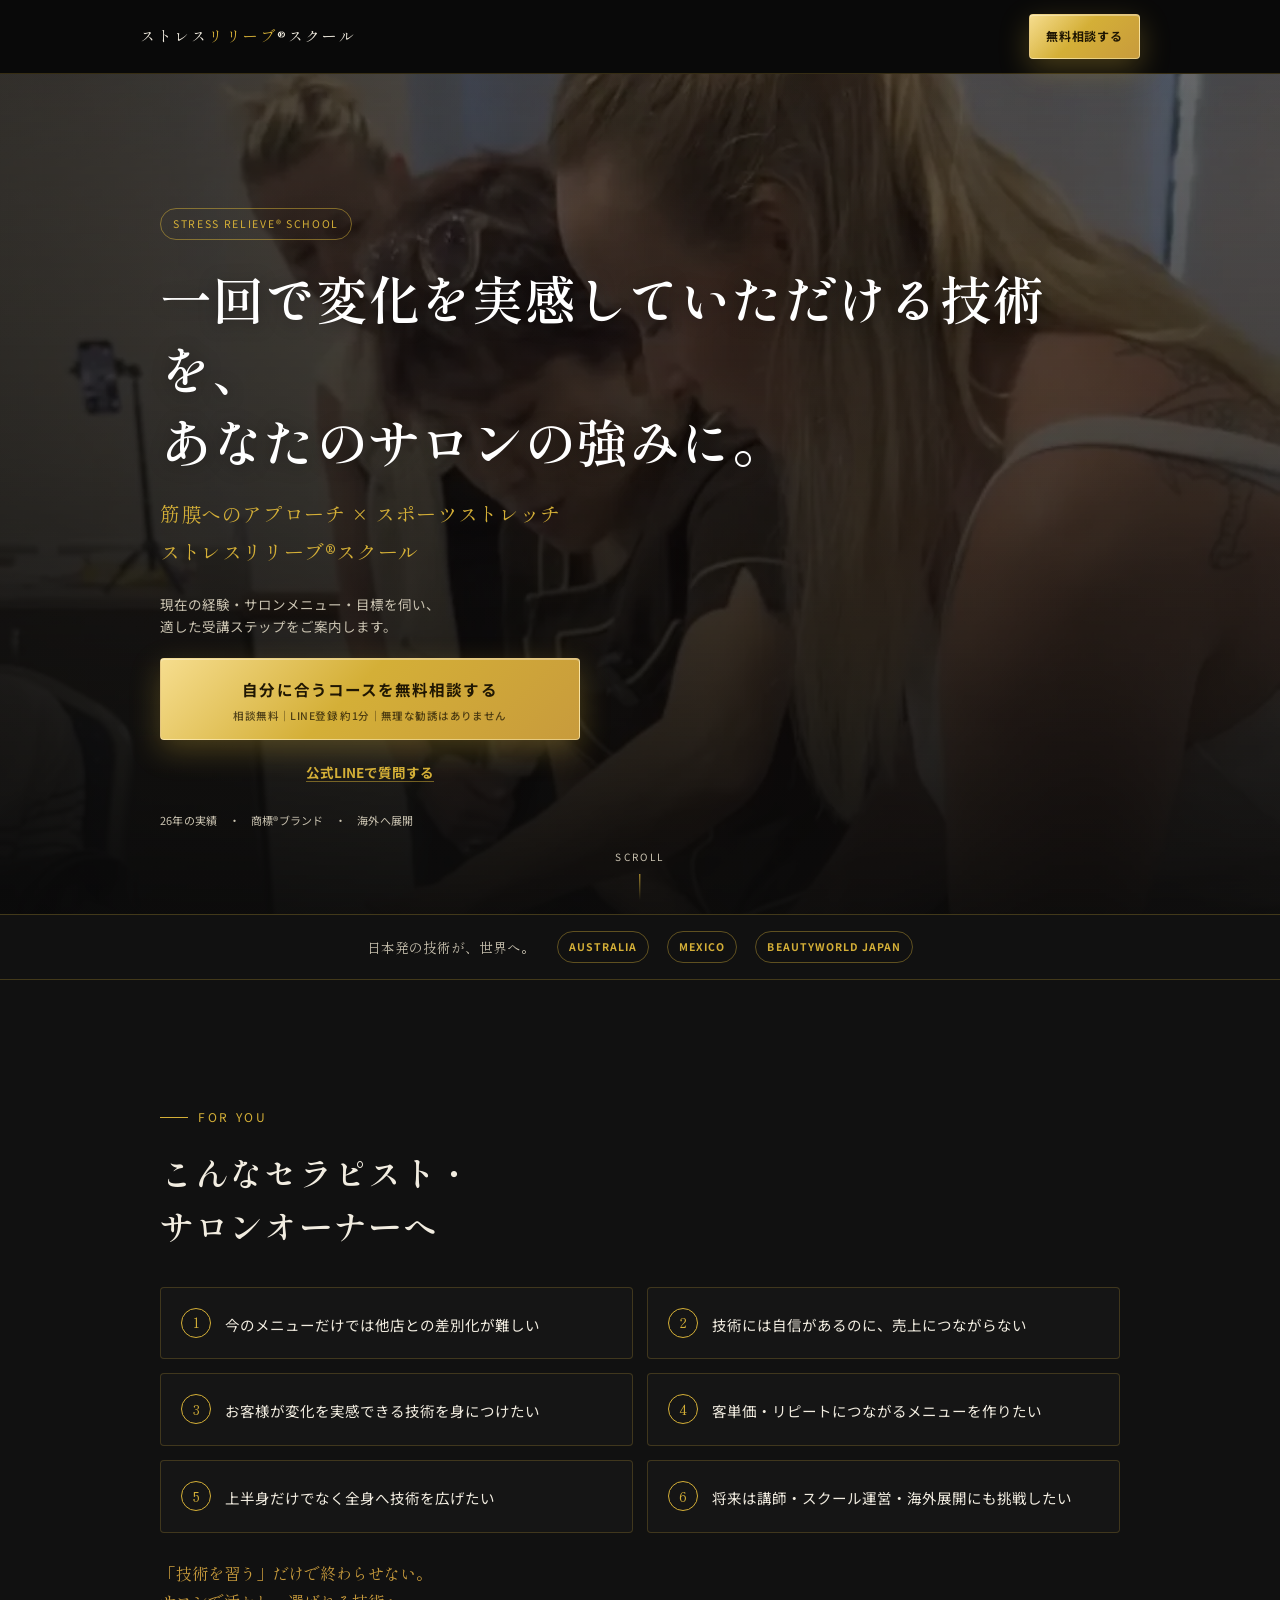
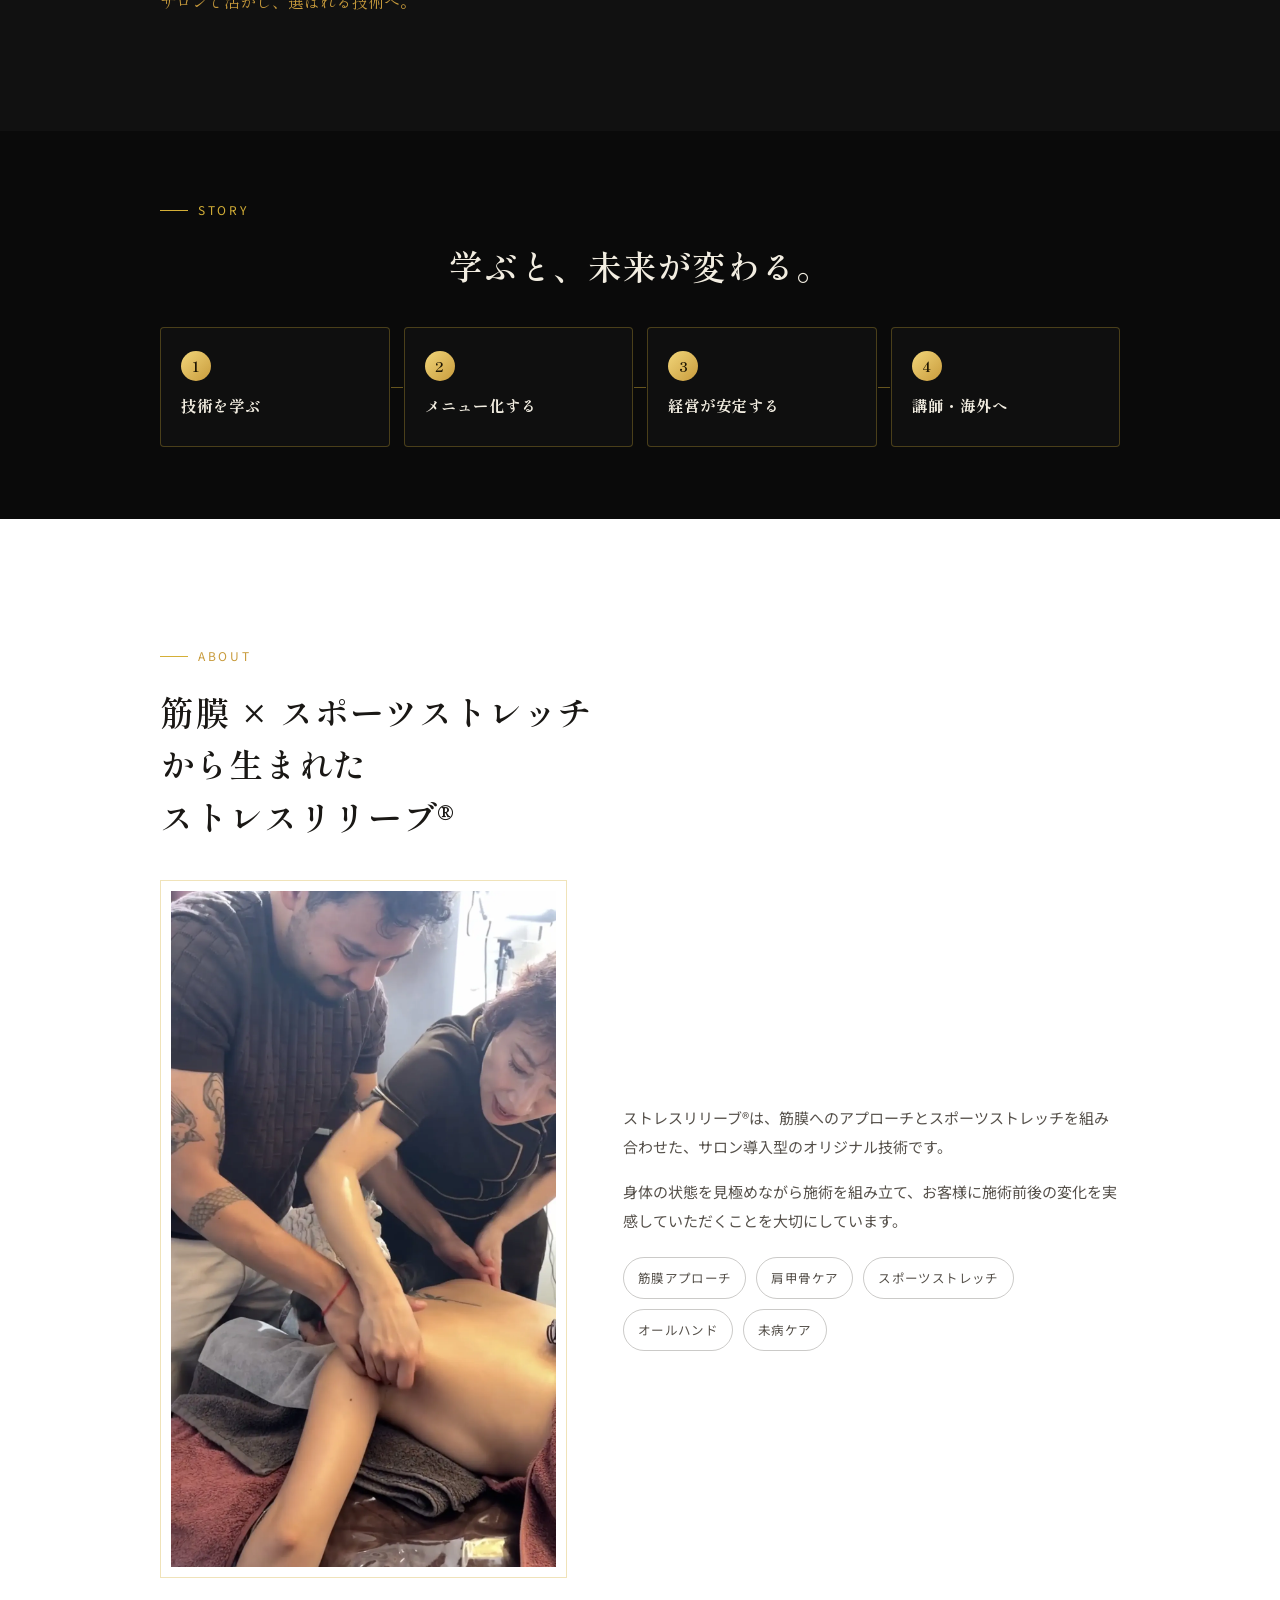
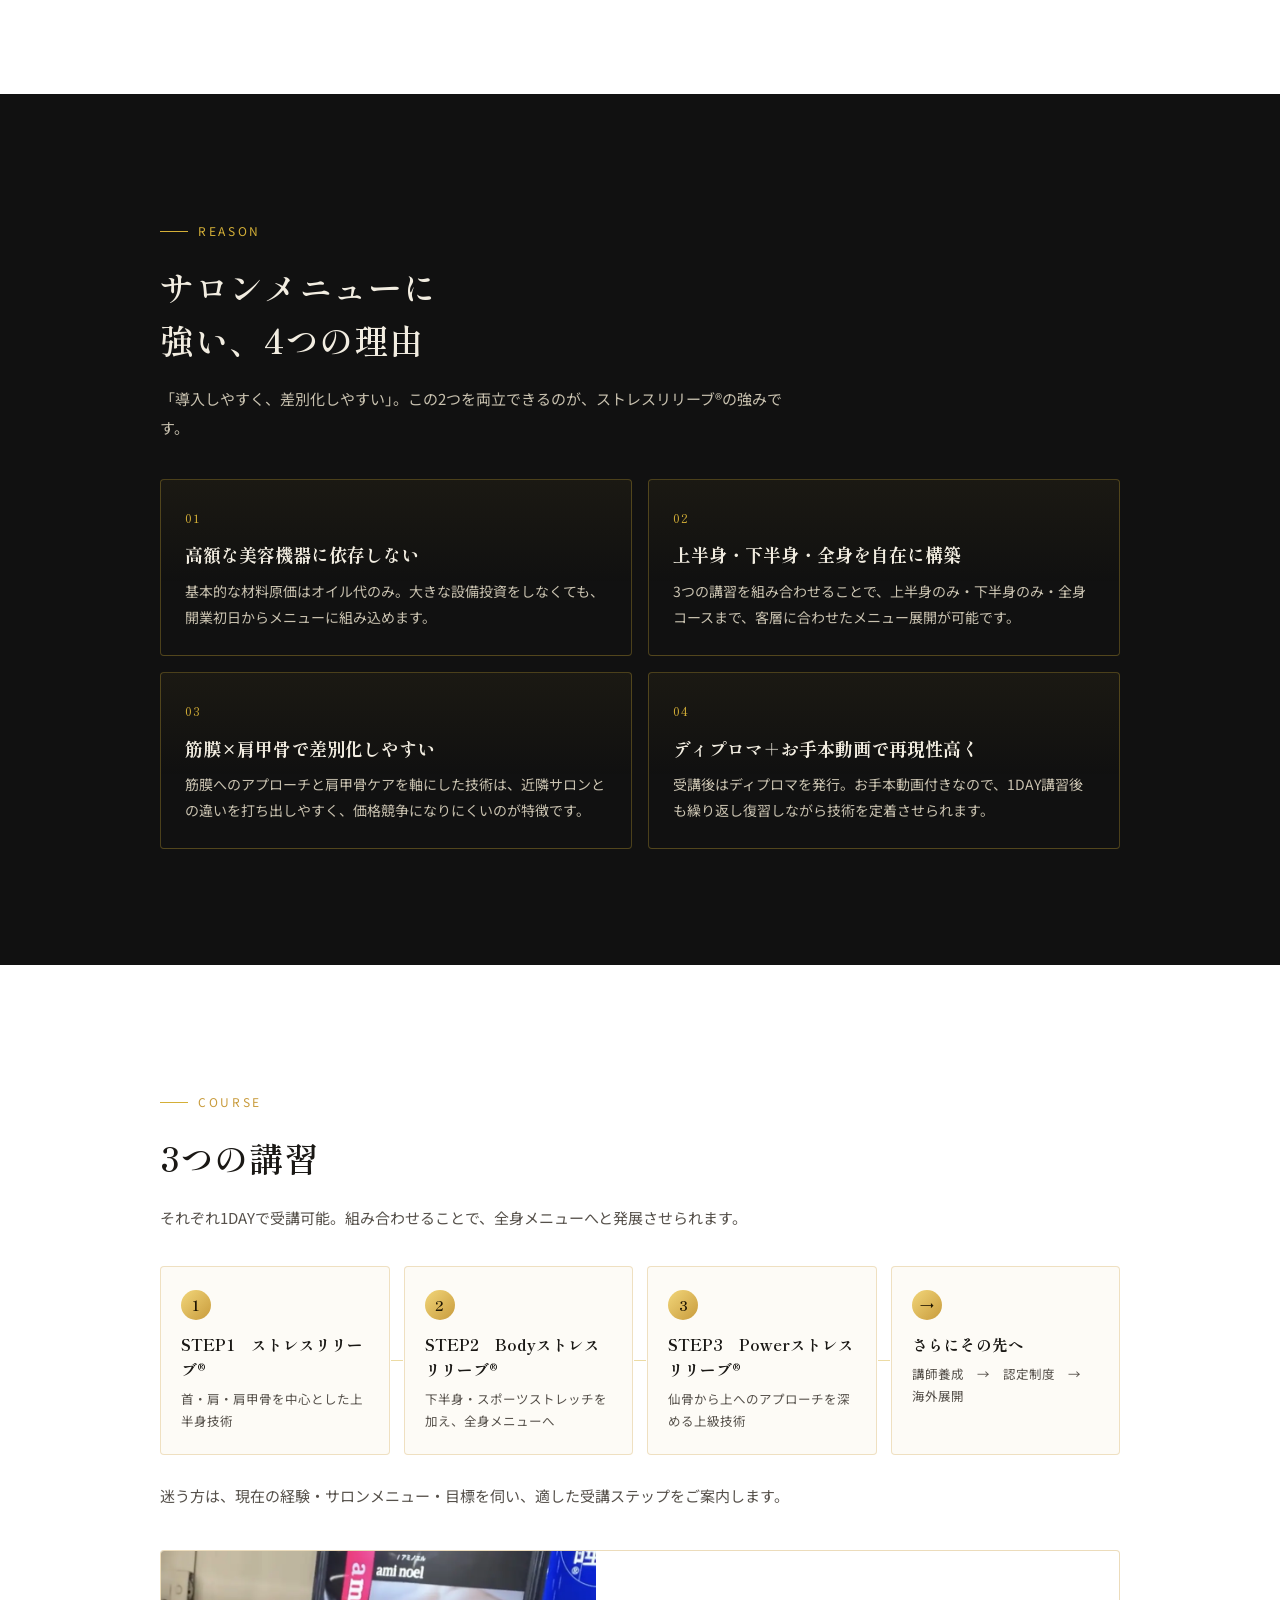
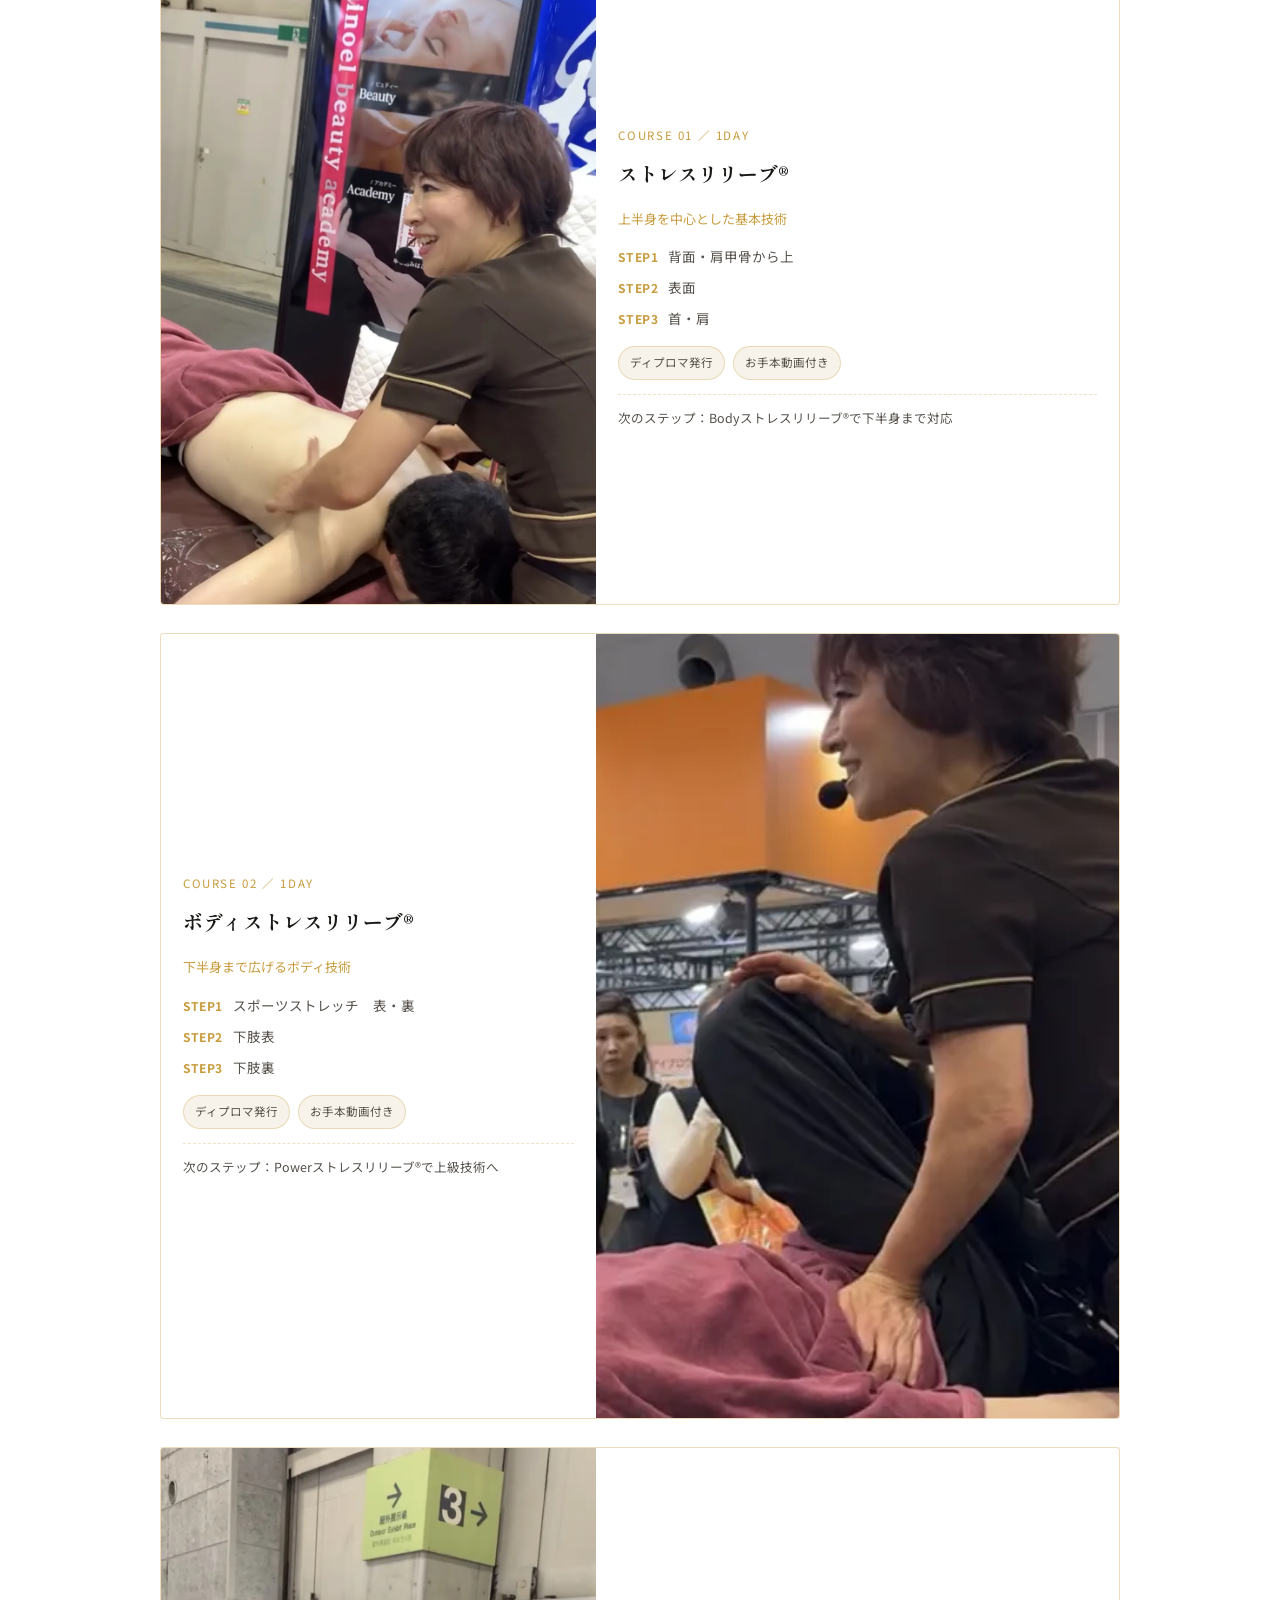
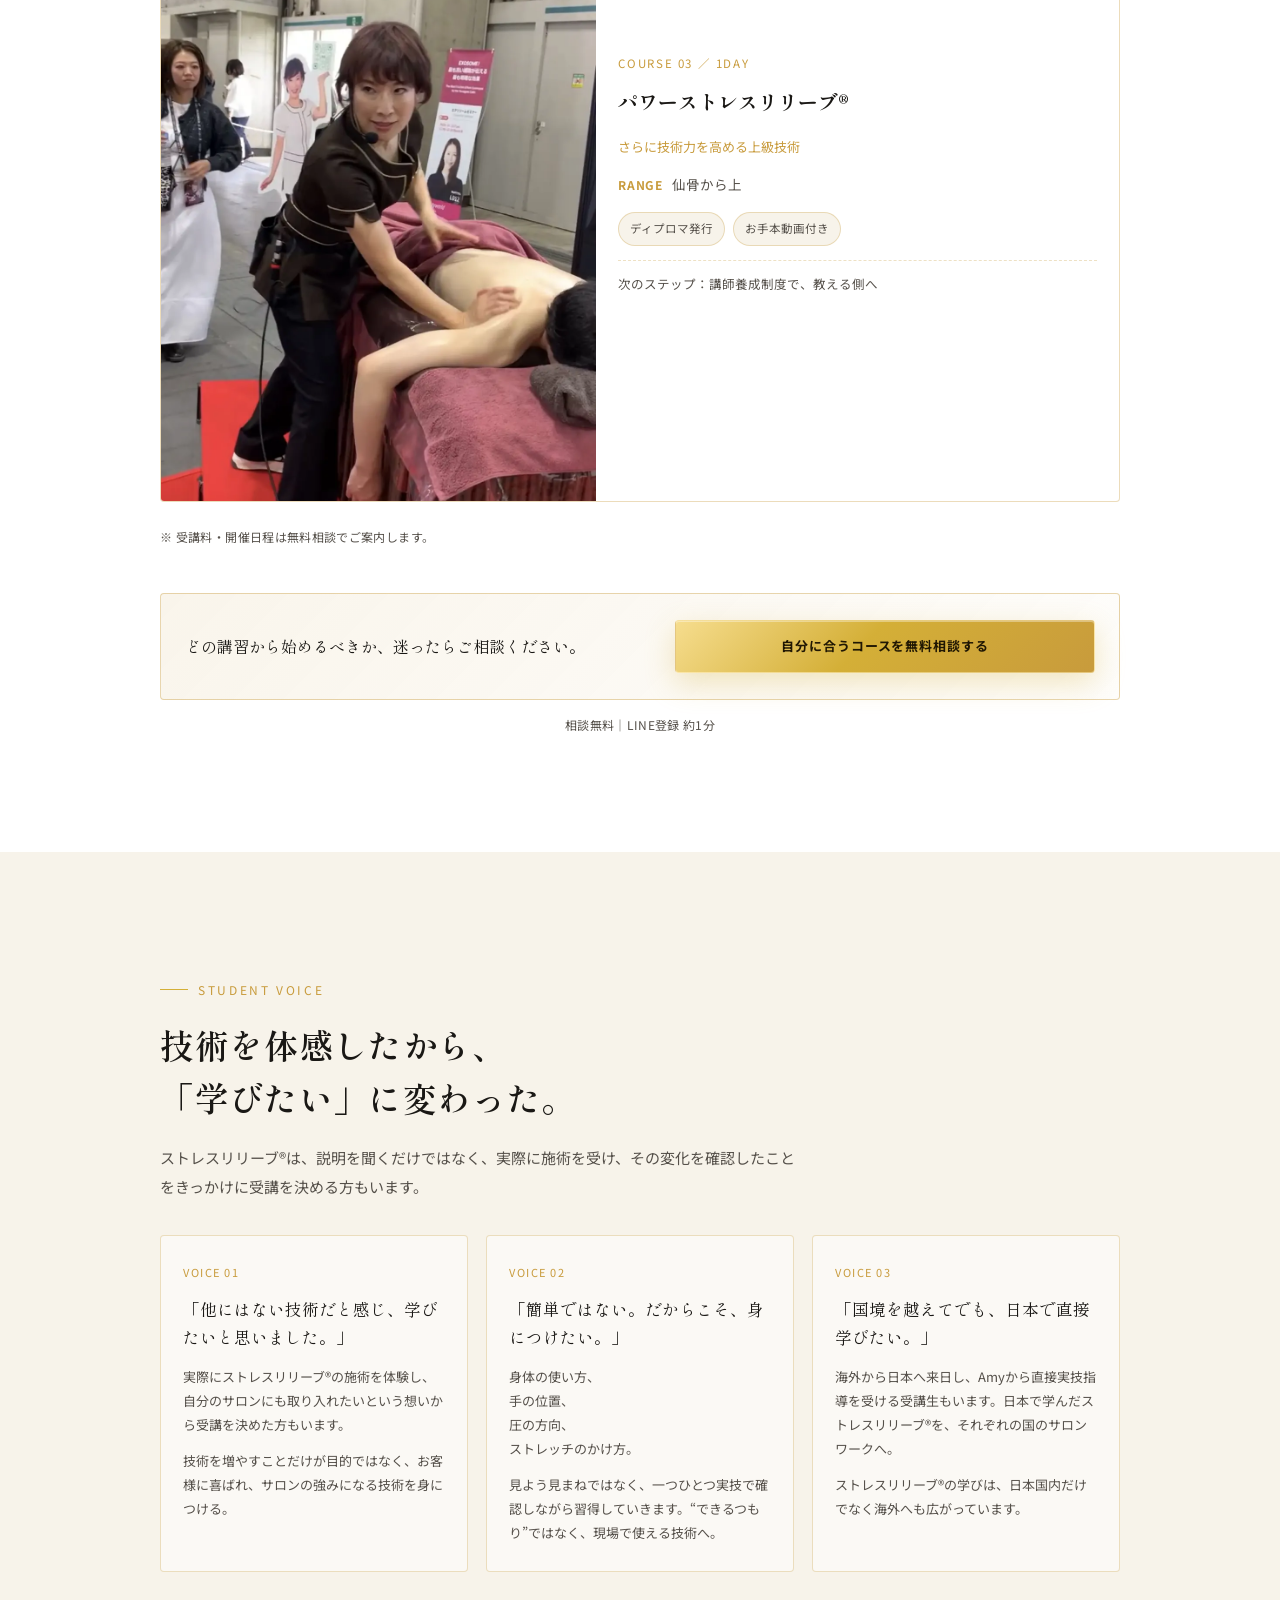
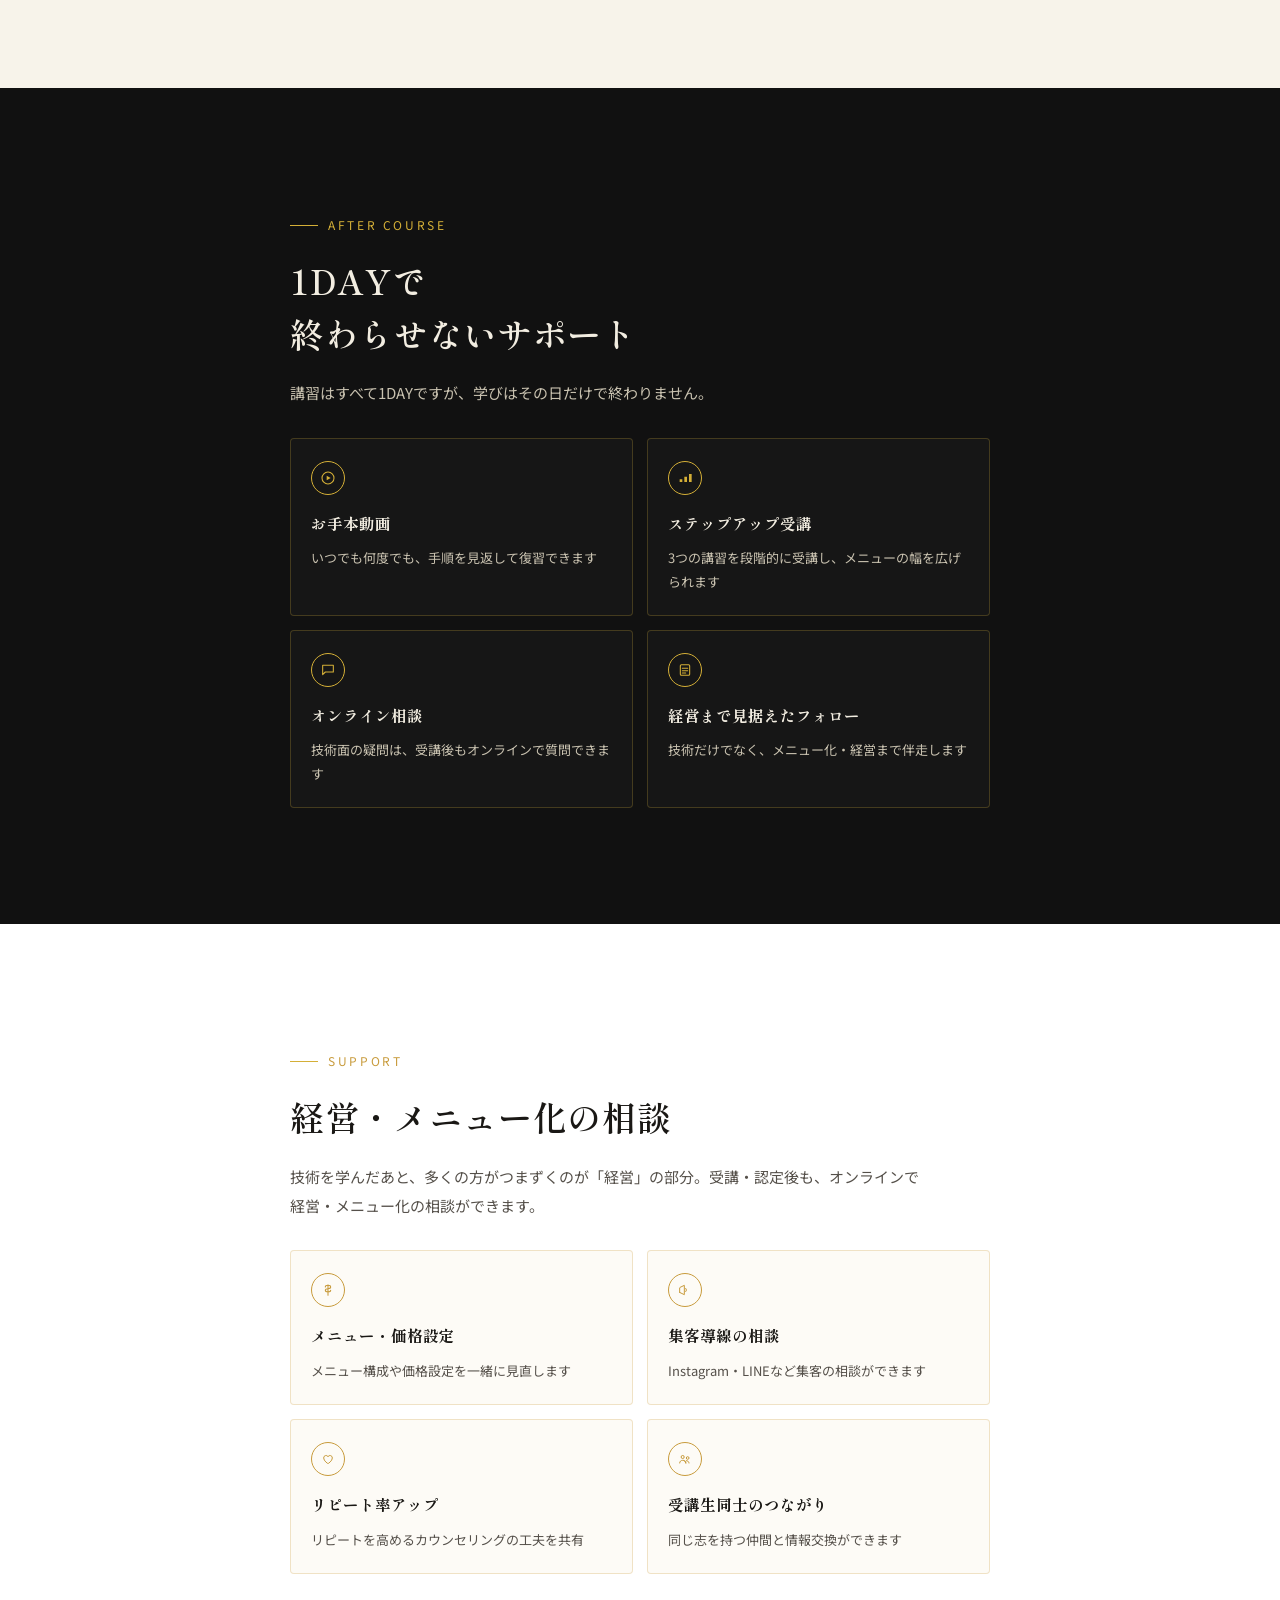
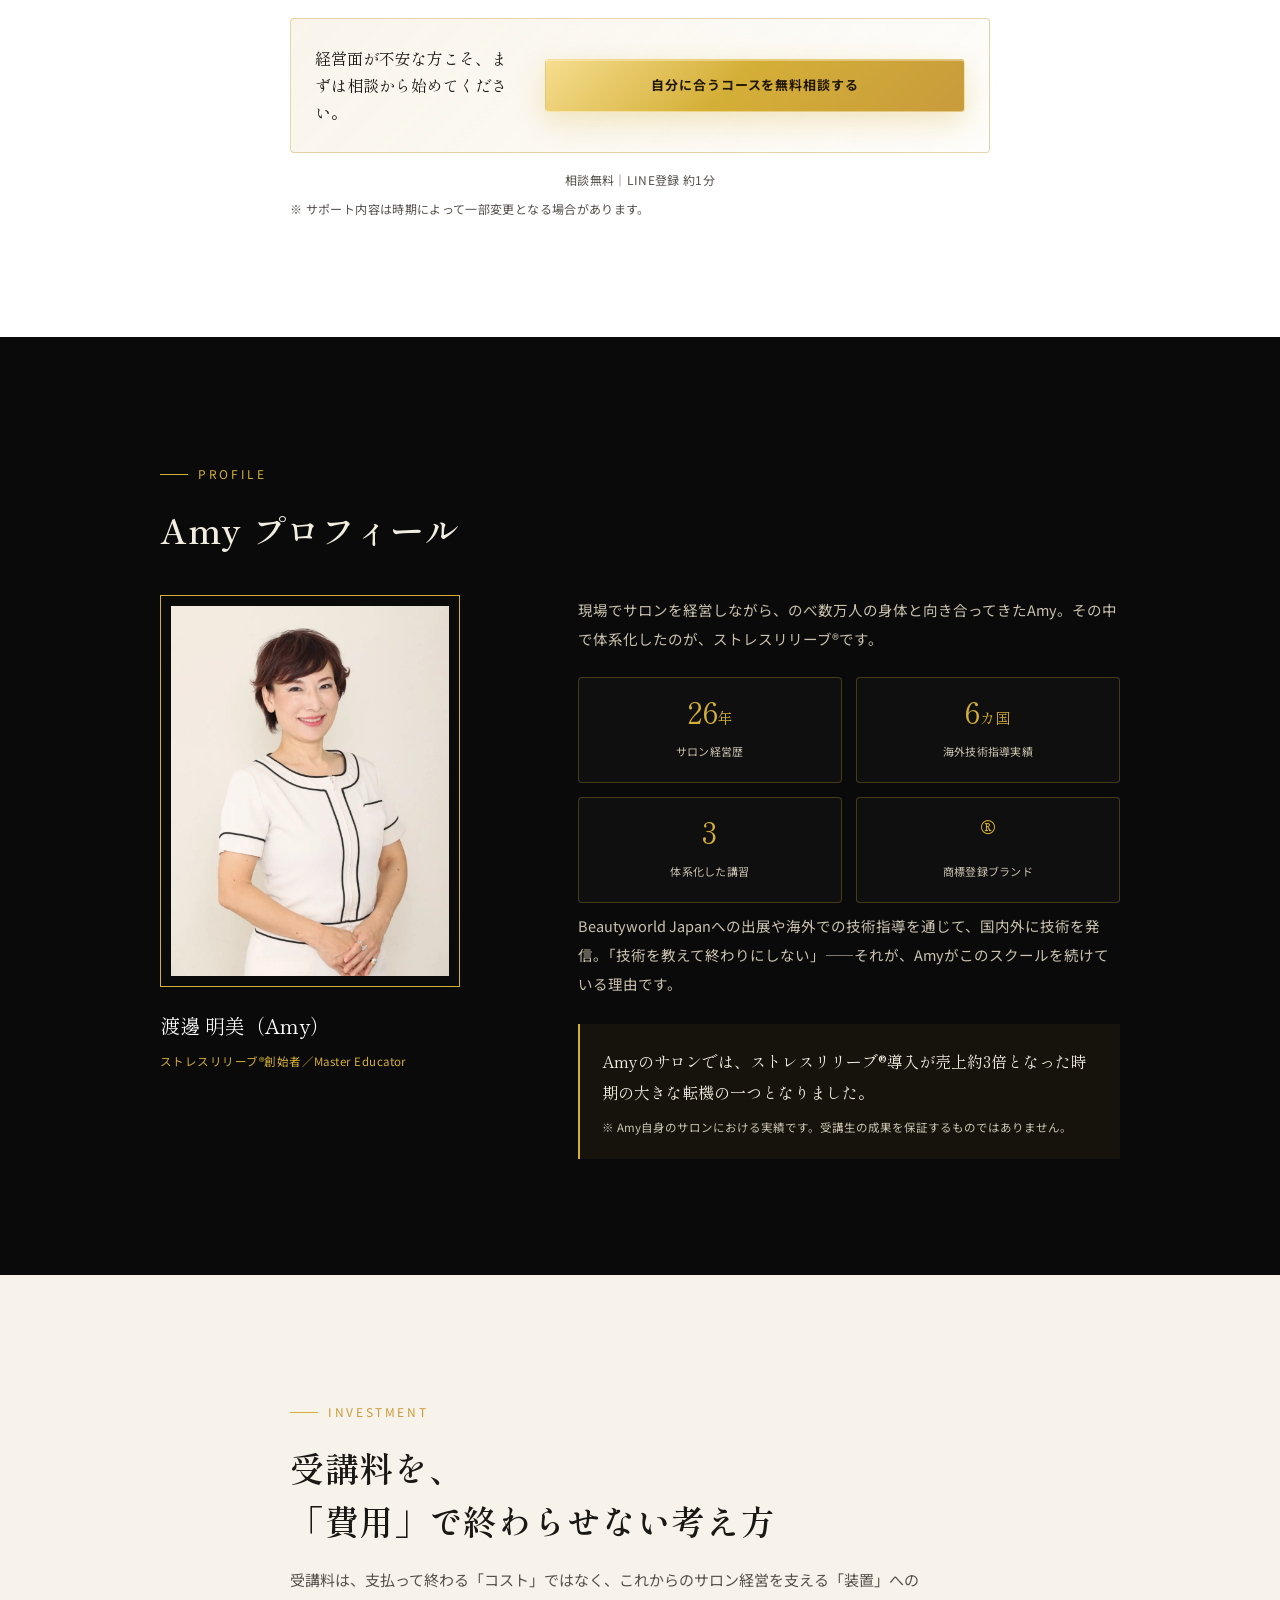
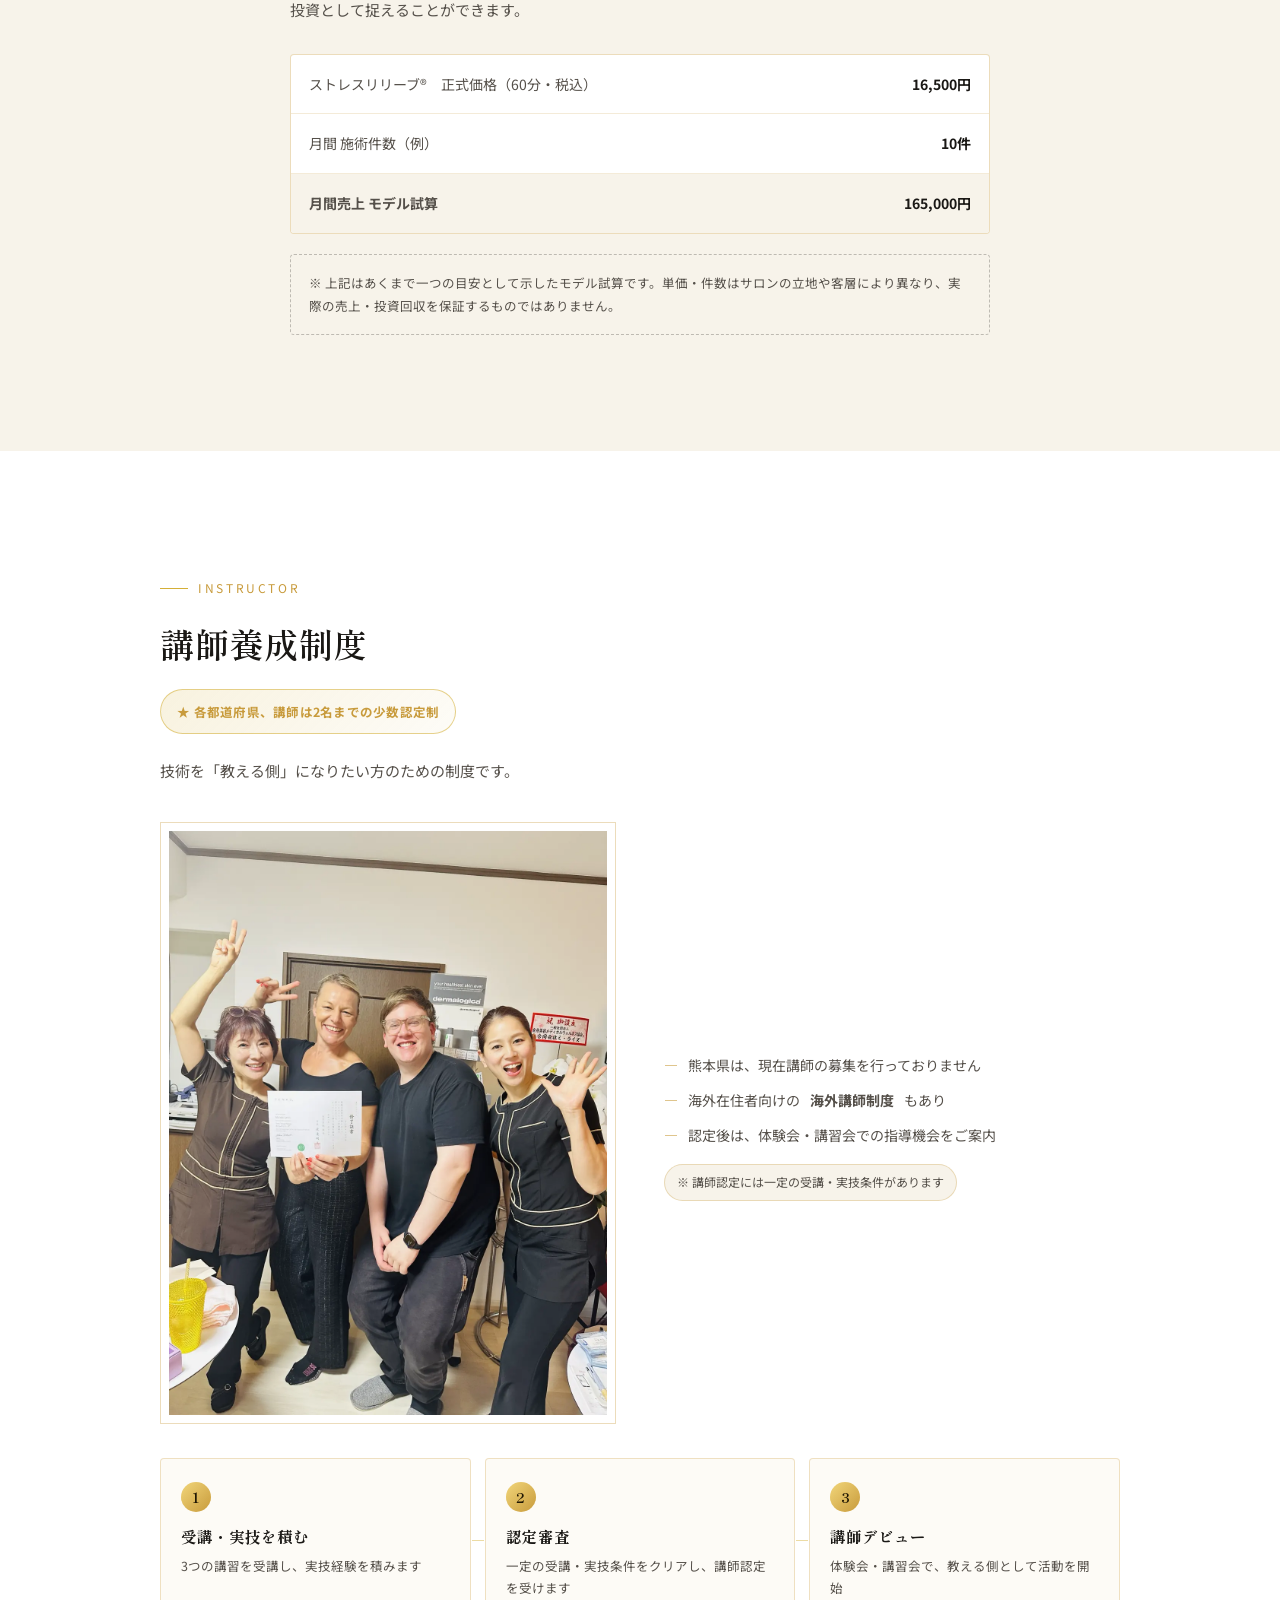
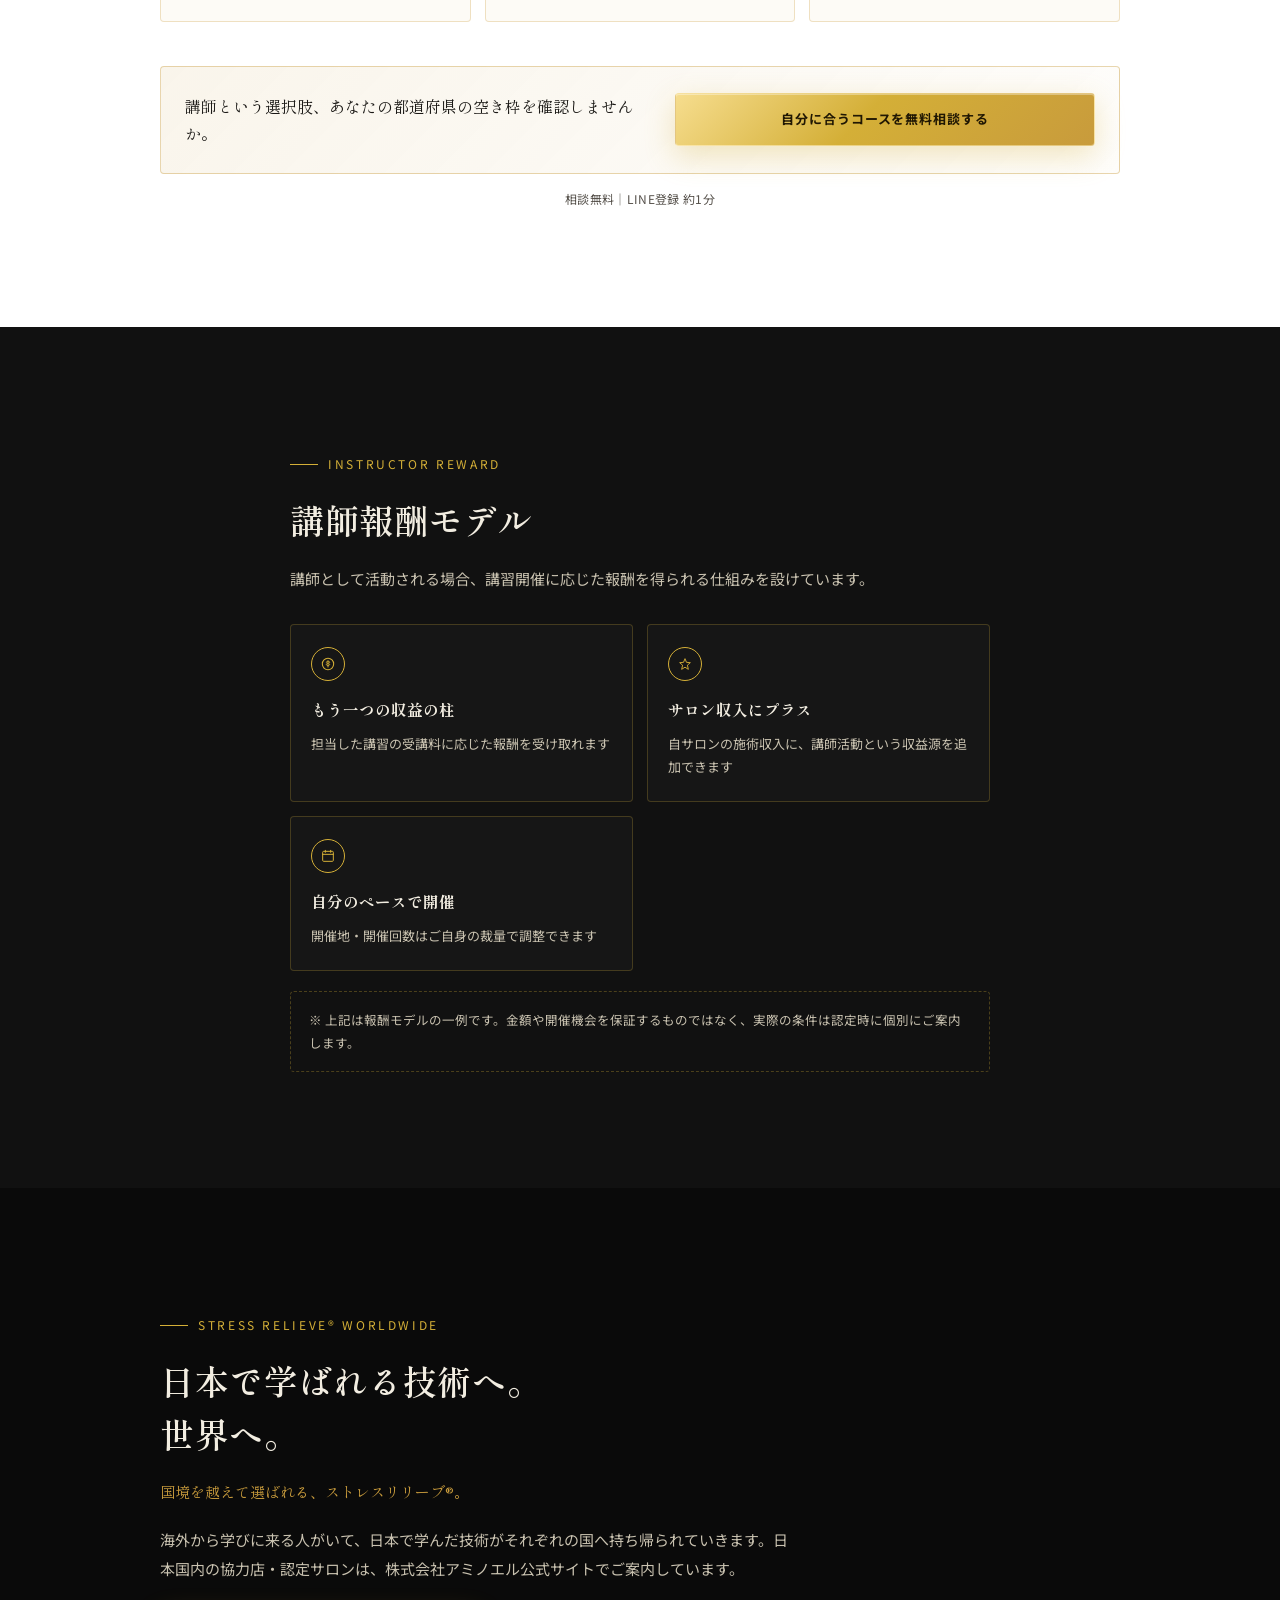
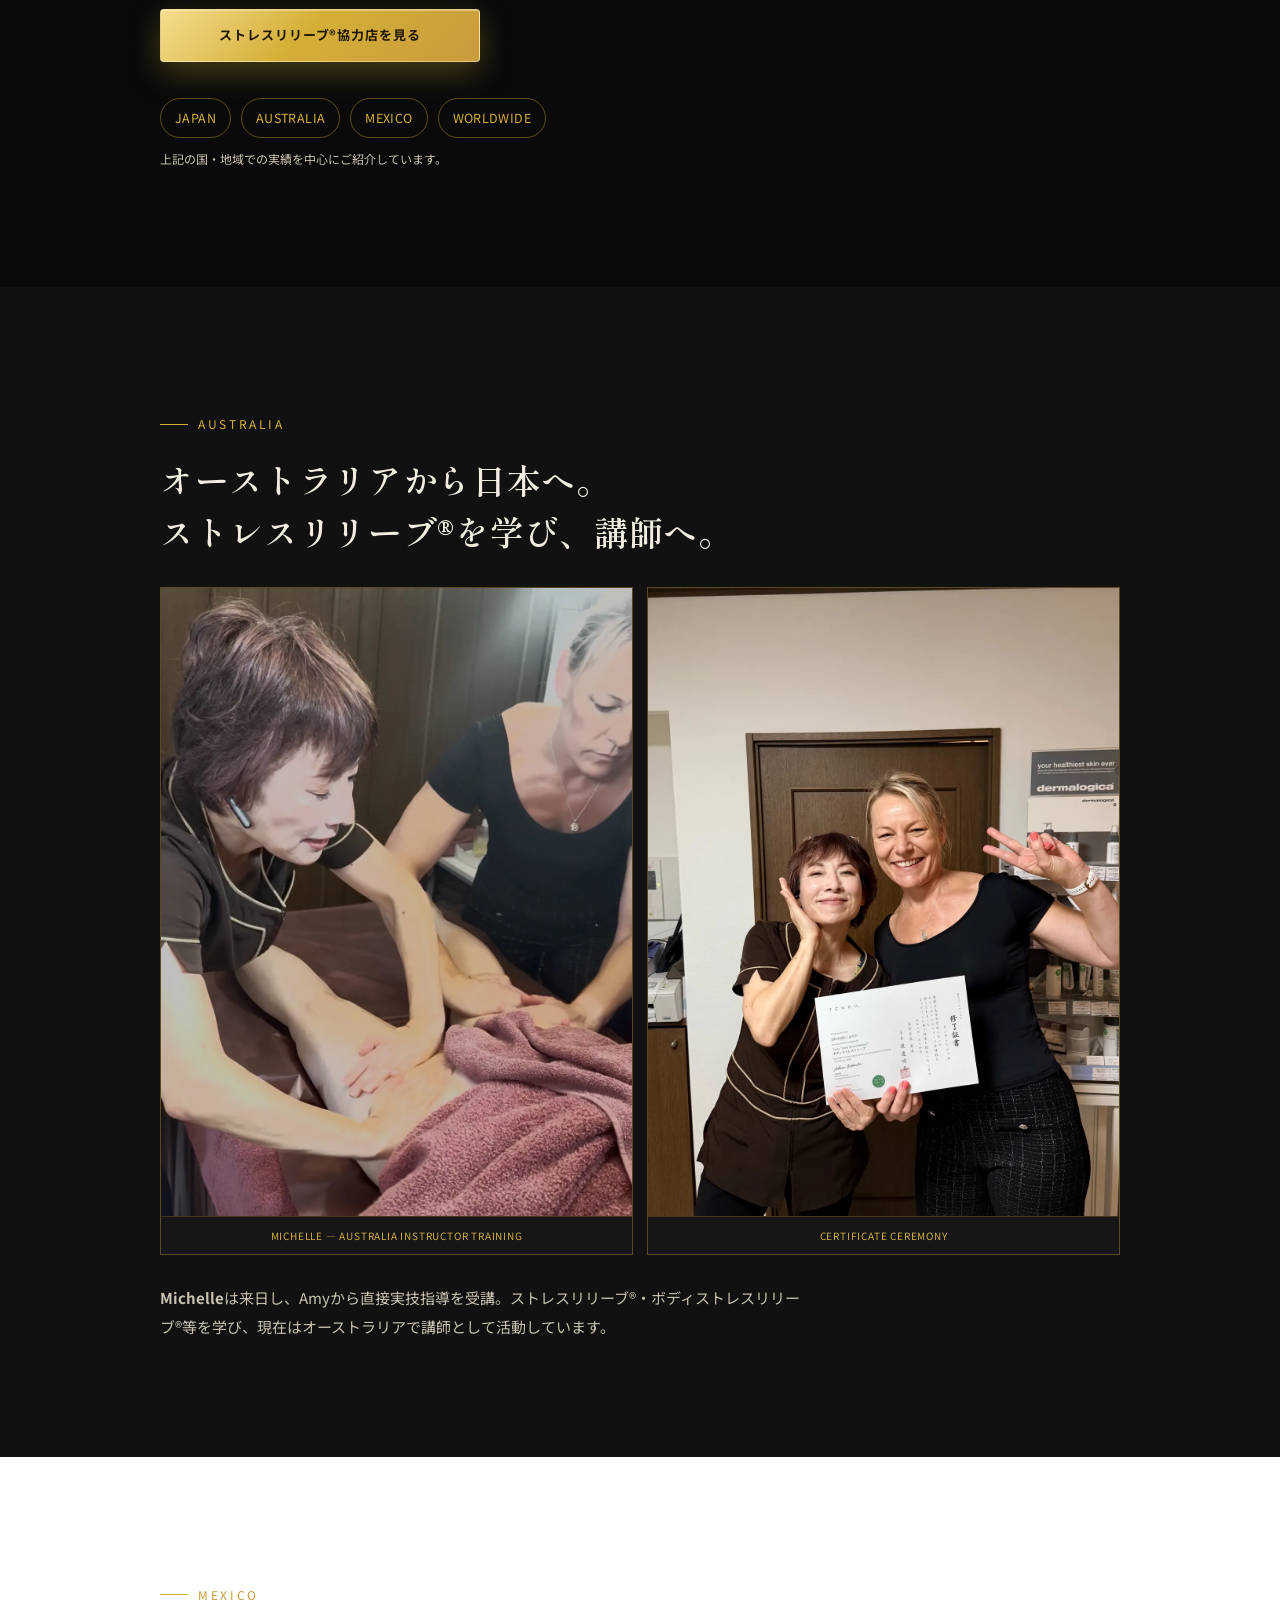
==== index.html @ 551a38ea "成約導線強化: こんな方へ再構成・3講習STEP可視化・STUDENT VOICE新設・CTA文言統一 - FV直下の「こんなお悩み」セクションを「こんなセラピスト・サロンオーナーへ」に再構成し、指定" ====
<!doctype html>
<html lang="ja">
<head>
<meta charset="UTF-8">
<meta name="viewport" content="width=device-width, initial-scale=1, viewport-fit=cover">
<title>ストレスリリーブ®︎スクール｜筋膜×スポーツストレッチ｜Amy</title>
<meta name="description" content="筋膜へのアプローチとスポーツストレッチを組み合わせたストレスリリーブ®︎を学ぶ技術スクール。技術習得からメニュー化、サロン経営、その先の講師・海外展開までサポート。">
<link rel="canonical" href="https://aminoel0307-ship-it.github.io/stress-relieve-lp/">

<meta property="og:type" content="website">
<meta property="og:site_name" content="ストレスリリーブ®︎スクール">
<meta property="og:title" content="ストレスリリーブ®︎スクール｜筋膜×スポーツストレッチ｜Amy">
<meta property="og:description" content="筋膜へのアプローチとスポーツストレッチを組み合わせたストレスリリーブ®︎を学ぶ技術スクール。技術習得からメニュー化、サロン経営、その先の講師・海外展開までサポート。">
<meta property="og:url" content="https://aminoel0307-ship-it.github.io/stress-relieve-lp/">
<meta property="og:image" content="https://aminoel0307-ship-it.github.io/stress-relieve-lp/images/og-image.jpg">
<meta property="og:locale" content="ja_JP">
<meta name="twitter:card" content="summary_large_image">
<meta name="twitter:title" content="ストレスリリーブ®︎スクール｜筋膜×スポーツストレッチ｜Amy">
<meta name="twitter:description" content="筋膜へのアプローチとスポーツストレッチを組み合わせたストレスリリーブ®︎を学ぶ技術スクール。技術習得からメニュー化、サロン経営、その先の講師・海外展開までサポート。">
<meta name="twitter:image" content="https://aminoel0307-ship-it.github.io/stress-relieve-lp/images/og-image.jpg">

<link rel="icon" href="favicon.svg" type="image/svg+xml">
<meta name="theme-color" content="#0a0a0a">

<link rel="preconnect" href="https://fonts.googleapis.com">
<link rel="preconnect" href="https://fonts.gstatic.com" crossorigin>
<link href="https://fonts.googleapis.com/css2?family=Shippori+Mincho:wght@500;600;700&family=Noto+Sans+JP:wght@400;500;700&display=swap" rel="stylesheet">

<link rel="stylesheet" href="css/style.css">

<script type="application/ld+json">
{
  "@context": "https://schema.org",
  "@type": "EducationalOrganization",
  "name": "ストレスリリーブ®︎スクール",
  "description": "筋膜へのアプローチ、肩甲骨ケア、スポーツストレッチを学ぶサロン向け技術スクール。",
  "founder": { "@type": "Person", "name": "Amy（渡邊明美）" }
}
</script>
</head>
<body>

<a class="u-sr-only" href="#main">本文へスキップ</a>

<header class="site-header">
  <div class="site-header__inner">
    <a class="site-header__logo" href="#hero">ストレス<em>リリーブ</em>®︎スクール</a>
    <a class="btn btn-gold site-header__cta js-cta-consult" href="#">無料相談する</a>
  </div>
</header>

<main id="main">

  <!-- 1. ファーストビュー -->
  <section class="hero" id="hero" aria-labelledby="hero-title">
    <div class="hero__media">
      <picture>
        <source srcset="images/hero.webp" type="image/webp">
        <img src="images/hero.jpg" alt="ストレスリリーブ®︎の技術デモンストレーションを行うAmy" width="1206" height="2114" fetchpriority="high">
      </picture>
    </div>
    <div class="hero__content">
      <span class="hero__badge">STRESS RELIEVE® SCHOOL</span>
      <h1 class="hero__title" id="hero-title">一回で変化を実感していただける技術を、<br>あなたのサロンの強みに。</h1>
      <p class="hero__catch">筋膜へのアプローチ × スポーツストレッチ<br>ストレスリリーブ®︎スクール</p>
      <p class="hero__supporting">現在の経験・サロンメニュー・目標を伺い、<br>適した受講ステップをご案内します。</p>

      <div class="cta-stack">
        <a class="btn btn-gold btn--stacked js-cta-consult" href="#">
          <span class="btn__label">自分に合うコースを無料相談する</span>
          <span class="btn-gold__sub">相談無料｜LINE登録 約1分｜無理な勧誘はありません</span>
        </a>
      </div>
      <a class="hero__line-link js-cta-line" href="#">公式LINEで質問する</a>

      <p class="hero__trust">26年の実績　・　商標®︎ブランド　・　海外へ展開</p>
    </div>
    <div class="scroll-cue" aria-hidden="true">
      <span>SCROLL</span>
      <span class="scroll-cue__line"></span>
    </div>
  </section>

  <!-- FV直下：海外実績の小さな帯 -->
  <div class="global-strip" aria-label="海外での実績">
    <span class="global-strip__lead">日本発の技術が、世界へ。</span>
    <span class="global-strip__item">AUSTRALIA</span>
    <span class="global-strip__item">MEXICO</span>
    <span class="global-strip__item">BEAUTYWORLD JAPAN</span>
  </div>

  <!-- 2. こんなセラピスト・サロンオーナーへ -->
  <section class="section section--charcoal" aria-labelledby="worry-title">
    <div class="section__inner reveal">
      <span class="eyebrow">FOR YOU</span>
      <h2 class="section__title" id="worry-title">こんなセラピスト・<br>サロンオーナーへ</h2>

      <div class="worry-grid">
        <div class="worry-item">
          <span class="worry-item__mark" aria-hidden="true">1</span>
          <p>今のメニューだけでは他店との差別化が難しい</p>
        </div>
        <div class="worry-item">
          <span class="worry-item__mark" aria-hidden="true">2</span>
          <p>技術には自信があるのに、売上につながらない</p>
        </div>
        <div class="worry-item">
          <span class="worry-item__mark" aria-hidden="true">3</span>
          <p>お客様が変化を実感できる技術を身につけたい</p>
        </div>
        <div class="worry-item">
          <span class="worry-item__mark" aria-hidden="true">4</span>
          <p>客単価・リピートにつながるメニューを作りたい</p>
        </div>
        <div class="worry-item">
          <span class="worry-item__mark" aria-hidden="true">5</span>
          <p>上半身だけでなく全身へ技術を広げたい</p>
        </div>
        <div class="worry-item">
          <span class="worry-item__mark" aria-hidden="true">6</span>
          <p>将来は講師・スクール運営・海外展開にも挑戦したい</p>
        </div>
      </div>
      <p class="section__sub" style="margin-top:26px; font-family:var(--font-serif); font-size:16px; line-height:1.75; color:var(--c-gold-deep);">「技術を習う」だけで終わらせない。<br>サロンで活かし、選ばれる技術へ。</p>
    </div>
  </section>

  <!-- 1.5 学ぶと未来が変わる（4ステップ・ブリッジ） -->
  <section class="section section--black section--tight" aria-labelledby="story-title">
    <div class="section__inner reveal">
      <span class="eyebrow" style="margin-left:auto;margin-right:auto;">STORY</span>
      <h2 class="section__title" id="story-title" style="text-align:center;">学ぶと、未来が変わる。</h2>

      <div class="roadmap">
        <div class="roadmap__step">
          <span class="roadmap__num" aria-hidden="true">1</span>
          <h3 class="roadmap__title">技術を学ぶ</h3>
        </div>
        <div class="roadmap__step">
          <span class="roadmap__num" aria-hidden="true">2</span>
          <h3 class="roadmap__title">メニュー化する</h3>
        </div>
        <div class="roadmap__step">
          <span class="roadmap__num" aria-hidden="true">3</span>
          <h3 class="roadmap__title">経営が安定する</h3>
        </div>
        <div class="roadmap__step">
          <span class="roadmap__num" aria-hidden="true">4</span>
          <h3 class="roadmap__title">講師・海外へ</h3>
        </div>
      </div>
    </div>
  </section>

  <!-- 3. ストレスリリーブ®︎とは -->
  <section class="section section--white" aria-labelledby="about-title">
    <div class="section__inner reveal">
      <span class="eyebrow" style="color:var(--c-gold-deep)">ABOUT</span>
      <h2 class="section__title" id="about-title">筋膜 × スポーツストレッチ<br>から生まれた<br>ストレスリリーブ®︎</h2>

      <div class="about-layout">
        <figure class="about-layout__figure">
          <picture>
            <source srcset="images/about.webp" type="image/webp">
            <img src="images/about.jpg" alt="Amyと男性受講者がモデルの肩甲骨・上背部にストレスリリーブ®︎の手技を行う様子" width="1200" height="2109" loading="lazy">
          </picture>
        </figure>
        <div>
          <p class="section__sub">
            ストレスリリーブ®︎は、筋膜へのアプローチとスポーツストレッチを組み合わせた、サロン導入型のオリジナル技術です。
          </p>
          <p class="section__sub">
            身体の状態を見極めながら施術を組み立て、お客様に施術前後の変化を実感していただくことを大切にしています。
          </p>
          <div class="about-keywords">
            <span class="keyword-chip">筋膜アプローチ</span>
            <span class="keyword-chip">肩甲骨ケア</span>
            <span class="keyword-chip">スポーツストレッチ</span>
            <span class="keyword-chip">オールハンド</span>
            <span class="keyword-chip">未病ケア</span>
          </div>
        </div>
      </div>
    </div>
  </section>

  <!-- 4. サロンメニューに強い4つの理由 -->
  <section class="section section--charcoal" aria-labelledby="reason-title">
    <div class="section__inner reveal">
      <span class="eyebrow">REASON</span>
      <h2 class="section__title" id="reason-title">サロンメニューに<br>強い、4つの理由</h2>
      <p class="section__sub">「導入しやすく、差別化しやすい」。この2つを両立できるのが、ストレスリリーブ®︎の強みです。</p>

      <div class="reason-list">
        <div class="reason-card">
          <span class="reason-card__num">01</span>
          <h3 class="reason-card__title">高額な美容機器に依存しない</h3>
          <p class="reason-card__text">基本的な材料原価はオイル代のみ。大きな設備投資をしなくても、開業初日からメニューに組み込めます。</p>
        </div>
        <div class="reason-card">
          <span class="reason-card__num">02</span>
          <h3 class="reason-card__title">上半身・下半身・全身を自在に構築</h3>
          <p class="reason-card__text">3つの講習を組み合わせることで、上半身のみ・下半身のみ・全身コースまで、客層に合わせたメニュー展開が可能です。</p>
        </div>
        <div class="reason-card">
          <span class="reason-card__num">03</span>
          <h3 class="reason-card__title">筋膜×肩甲骨で差別化しやすい</h3>
          <p class="reason-card__text">筋膜へのアプローチと肩甲骨ケアを軸にした技術は、近隣サロンとの違いを打ち出しやすく、価格競争になりにくいのが特徴です。</p>
        </div>
        <div class="reason-card">
          <span class="reason-card__num">04</span>
          <h3 class="reason-card__title">ディプロマ＋お手本動画で再現性高く</h3>
          <p class="reason-card__text">受講後はディプロマを発行。お手本動画付きなので、1DAY講習後も繰り返し復習しながら技術を定着させられます。</p>
        </div>
      </div>
    </div>
  </section>

  <!-- 5. 3つの講習 -->
  <section class="section section--white" aria-labelledby="course-title">
    <div class="section__inner reveal">
      <span class="eyebrow" style="color:var(--c-gold-deep)">COURSE</span>
      <h2 class="section__title" id="course-title">3つの講習</h2>
      <p class="section__sub">それぞれ1DAYで受講可能。組み合わせることで、全身メニューへと発展させられます。</p>

      <div class="roadmap roadmap--flow" style="margin-top:34px;">
        <div class="roadmap__step">
          <span class="roadmap__num" aria-hidden="true">1</span>
          <h3 class="roadmap__title">STEP1　ストレスリリーブ®︎</h3>
          <p class="roadmap__text">首・肩・肩甲骨を中心とした上半身技術</p>
        </div>
        <div class="roadmap__step">
          <span class="roadmap__num" aria-hidden="true">2</span>
          <h3 class="roadmap__title">STEP2　Bodyストレスリリーブ®︎</h3>
          <p class="roadmap__text">下半身・スポーツストレッチを加え、全身メニューへ</p>
        </div>
        <div class="roadmap__step">
          <span class="roadmap__num" aria-hidden="true">3</span>
          <h3 class="roadmap__title">STEP3　Powerストレスリリーブ®︎</h3>
          <p class="roadmap__text">仙骨から上へのアプローチを深める上級技術</p>
        </div>
        <div class="roadmap__step">
          <span class="roadmap__num" aria-hidden="true">→</span>
          <h3 class="roadmap__title">さらにその先へ</h3>
          <p class="roadmap__text">講師養成　→　認定制度　→　海外展開</p>
        </div>
      </div>
      <p class="section__sub" style="margin-top:26px;">迷う方は、現在の経験・サロンメニュー・目標を伺い、適した受講ステップをご案内します。</p>

      <div class="course-list">
        <article class="course-card">
          <div class="course-card__media">
            <picture>
              <source srcset="images/course-stress-relief.webp" type="image/webp">
              <img src="images/course-stress-relief.jpg" alt="Beautyworld Japanの出展ブースでAmyが男性モデルの背中に手技を行う様子" width="1000" height="1671" loading="lazy" style="object-position:50% 20%;">
            </picture>
          </div>
          <div class="course-card__body">
            <p class="course-card__eyebrow">COURSE 01 ／ 1DAY</p>
            <h3 class="course-card__title">ストレスリリーブ®︎</h3>
            <p class="course-card__tagline">上半身を中心とした基本技術</p>
            <div class="course-card__steps">
              <div class="course-card__step"><b>STEP1</b><span>背面・肩甲骨から上</span></div>
              <div class="course-card__step"><b>STEP2</b><span>表面</span></div>
              <div class="course-card__step"><b>STEP3</b><span>首・肩</span></div>
            </div>
            <div class="course-card__tags">
              <span class="course-card__tag">ディプロマ発行</span>
              <span class="course-card__tag">お手本動画付き</span>
            </div>
            <p class="course-card__next">次のステップ：Bodyストレスリリーブ®︎で下半身まで対応</p>
          </div>
        </article>

        <article class="course-card">
          <div class="course-card__media">
            <picture>
              <source srcset="images/course-body.webp" type="image/webp">
              <img src="images/course-body.jpg" alt="ボディストレスリリーブ®︎講習でAmyが男性モデルにスポーツストレッチ（背面）を実演する様子" width="983" height="532" loading="lazy" style="object-position:78% 50%;">
            </picture>
          </div>
          <div class="course-card__body">
            <p class="course-card__eyebrow">COURSE 02 ／ 1DAY</p>
            <h3 class="course-card__title">ボディストレスリリーブ®︎</h3>
            <p class="course-card__tagline">下半身まで広げるボディ技術</p>
            <div class="course-card__steps">
              <div class="course-card__step"><b>STEP1</b><span>スポーツストレッチ　表・裏</span></div>
              <div class="course-card__step"><b>STEP2</b><span>下肢表</span></div>
              <div class="course-card__step"><b>STEP3</b><span>下肢裏</span></div>
            </div>
            <div class="course-card__tags">
              <span class="course-card__tag">ディプロマ発行</span>
              <span class="course-card__tag">お手本動画付き</span>
            </div>
            <p class="course-card__next">次のステップ：Powerストレスリリーブ®︎で上級技術へ</p>
          </div>
        </article>

        <article class="course-card">
          <div class="course-card__media">
            <picture>
              <source srcset="images/course-power.webp" type="image/webp">
              <img src="images/course-power.jpg" alt="Beautyworld Japanの出展ブースでAmyがパワーストレスリリーブ®︎の技術を実演する様子" width="1000" height="1762" loading="lazy" style="object-position:50% 22%;">
            </picture>
          </div>
          <div class="course-card__body">
            <p class="course-card__eyebrow">COURSE 03 ／ 1DAY</p>
            <h3 class="course-card__title">パワーストレスリリーブ®︎</h3>
            <p class="course-card__tagline">さらに技術力を高める上級技術</p>
            <div class="course-card__steps">
              <div class="course-card__step"><b>RANGE</b><span>仙骨から上</span></div>
            </div>
            <div class="course-card__tags">
              <span class="course-card__tag">ディプロマ発行</span>
              <span class="course-card__tag">お手本動画付き</span>
            </div>
            <p class="course-card__next">次のステップ：講師養成制度で、教える側へ</p>
          </div>
        </article>
      </div>

      <p class="cta-note" style="margin-top:24px; text-align:left;">※ 受講料・開催日程は無料相談でご案内します。</p>

      <div class="cta-banner">
        <p class="cta-banner__text">どの講習から始めるべきか、迷ったらご相談ください。</p>
        <a class="btn btn-gold btn-small js-cta-consult" href="#">自分に合うコースを無料相談する</a>
      </div>
      <p class="cta-note" style="margin-top:14px;">相談無料｜LINE登録 約1分</p>
    </div>
  </section>

  <!-- 5b. STUDENT VOICE -->
  <section class="section section--ivory" aria-labelledby="voice-title">
    <div class="section__inner reveal">
      <span class="eyebrow" style="color:var(--c-gold-deep)">STUDENT VOICE</span>
      <h2 class="section__title" id="voice-title">技術を体感したから、<br>「学びたい」に変わった。</h2>
      <p class="section__sub">ストレスリリーブ®︎は、説明を聞くだけではなく、実際に施術を受け、その変化を確認したことをきっかけに受講を決める方もいます。</p>

      <div class="voice-grid">
        <article class="voice-card">
          <span class="voice-card__label">VOICE 01</span>
          <p class="voice-card__quote">「他にはない技術だと感じ、学びたいと思いました。」</p>
          <p class="voice-card__text">実際にストレスリリーブ®︎の施術を体験し、自分のサロンにも取り入れたいという想いから受講を決めた方もいます。</p>
          <p class="voice-card__text">技術を増やすことだけが目的ではなく、お客様に喜ばれ、サロンの強みになる技術を身につける。</p>
        </article>
        <article class="voice-card">
          <span class="voice-card__label">VOICE 02</span>
          <p class="voice-card__quote">「簡単ではない。だからこそ、身につけたい。」</p>
          <p class="voice-card__text">身体の使い方、<br>手の位置、<br>圧の方向、<br>ストレッチのかけ方。</p>
          <p class="voice-card__text">見よう見まねではなく、一つひとつ実技で確認しながら習得していきます。“できるつもり”ではなく、現場で使える技術へ。</p>
        </article>
        <article class="voice-card">
          <span class="voice-card__label">VOICE 03</span>
          <p class="voice-card__quote">「国境を越えてでも、日本で直接学びたい。」</p>
          <p class="voice-card__text">海外から日本へ来日し、Amyから直接実技指導を受ける受講生もいます。日本で学んだストレスリリーブ®︎を、それぞれの国のサロンワークへ。</p>
          <p class="voice-card__text">ストレスリリーブ®︎の学びは、日本国内だけでなく海外へも広がっています。</p>
        </article>
      </div>
    </div>
  </section>

  <!-- 6. 1DAYで終わらせないサポート -->
  <section class="section section--charcoal" aria-labelledby="support1-title">
    <div class="section__inner section__inner--narrow reveal">
      <span class="eyebrow">AFTER COURSE</span>
      <h2 class="section__title" id="support1-title">1DAYで<br>終わらせないサポート</h2>
      <p class="section__sub">講習はすべて1DAYですが、学びはその日だけで終わりません。</p>

      <div class="icon-grid">
        <div class="icon-card">
          <span class="icon-card__icon" aria-hidden="true">
            <svg viewBox="0 0 24 24" fill="none"><circle cx="12" cy="12" r="9" stroke="currentColor" stroke-width="1.6"/><path d="M10 8.5l6 3.5-6 3.5v-7z" fill="currentColor"/></svg>
          </span>
          <h3 class="icon-card__title">お手本動画</h3>
          <p class="icon-card__text">いつでも何度でも、手順を見返して復習できます</p>
        </div>
        <div class="icon-card">
          <span class="icon-card__icon" aria-hidden="true">
            <svg viewBox="0 0 24 24" fill="none"><path d="M4 18h4v-4H4v4zm7 0h4v-8h-4v8zm7 0h4V6h-4v12z" fill="currentColor"/></svg>
          </span>
          <h3 class="icon-card__title">ステップアップ受講</h3>
          <p class="icon-card__text">3つの講習を段階的に受講し、メニューの幅を広げられます</p>
        </div>
        <div class="icon-card">
          <span class="icon-card__icon" aria-hidden="true">
            <svg viewBox="0 0 24 24" fill="none"><path d="M4 5h16v10H8l-4 4V5z" stroke="currentColor" stroke-width="1.6" stroke-linejoin="round"/></svg>
          </span>
          <h3 class="icon-card__title">オンライン相談</h3>
          <p class="icon-card__text">技術面の疑問は、受講後もオンラインで質問できます</p>
        </div>
        <div class="icon-card">
          <span class="icon-card__icon" aria-hidden="true">
            <svg viewBox="0 0 24 24" fill="none"><rect x="5" y="4" width="14" height="16" rx="1.5" stroke="currentColor" stroke-width="1.6"/><path d="M8 9.5h8M8 13h8M8 16.5h5" stroke="currentColor" stroke-width="1.6" stroke-linecap="round"/></svg>
          </span>
          <h3 class="icon-card__title">経営まで見据えたフォロー</h3>
          <p class="icon-card__text">技術だけでなく、メニュー化・経営まで伴走します</p>
        </div>
      </div>
    </div>
  </section>

  <!-- 7. 毎月の経営サポート -->
  <section class="section section--white" aria-labelledby="support2-title">
    <div class="section__inner section__inner--narrow reveal">
      <span class="eyebrow" style="color:var(--c-gold-deep)">SUPPORT</span>
      <h2 class="section__title" id="support2-title">経営・メニュー化の相談</h2>
      <p class="section__sub">技術を学んだあと、多くの方がつまずくのが「経営」の部分。受講・認定後も、オンラインで経営・メニュー化の相談ができます。</p>

      <div class="icon-grid">
        <div class="icon-card">
          <span class="icon-card__icon" aria-hidden="true">
            <svg viewBox="0 0 24 24" fill="none"><path d="M12 4v16M8 7.5c0-1.4 1.6-2.5 4-2.5s4 1.1 4 2.5-1.6 2.5-4 2.5-4 1.1-4 2.5 1.6 2.5 4 2.5 4-1.1 4-2.5" stroke="currentColor" stroke-width="1.6" stroke-linecap="round"/></svg>
          </span>
          <h3 class="icon-card__title">メニュー・価格設定</h3>
          <p class="icon-card__text">メニュー構成や価格設定を一緒に見直します</p>
        </div>
        <div class="icon-card">
          <span class="icon-card__icon" aria-hidden="true">
            <svg viewBox="0 0 24 24" fill="none"><path d="M4 16V9a1 1 0 0 1 .55-.9L11 5v14l-6.45-3.1A1 1 0 0 1 4 15z" stroke="currentColor" stroke-width="1.5" stroke-linejoin="round"/><path d="M13 9.5c1.5 1.2 1.5 3.8 0 5" stroke="currentColor" stroke-width="1.5" stroke-linecap="round"/></svg>
          </span>
          <h3 class="icon-card__title">集客導線の相談</h3>
          <p class="icon-card__text">Instagram・LINEなど集客の相談ができます</p>
        </div>
        <div class="icon-card">
          <span class="icon-card__icon" aria-hidden="true">
            <svg viewBox="0 0 24 24" fill="none"><path d="M12 19s-6.5-4-6.5-8.5a3.5 3.5 0 0 1 6.5-2 3.5 3.5 0 0 1 6.5 2C18.5 15 12 19 12 19z" stroke="currentColor" stroke-width="1.5" stroke-linejoin="round"/></svg>
          </span>
          <h3 class="icon-card__title">リピート率アップ</h3>
          <p class="icon-card__text">リピートを高めるカウンセリングの工夫を共有</p>
        </div>
        <div class="icon-card">
          <span class="icon-card__icon" aria-hidden="true">
            <svg viewBox="0 0 24 24" fill="none"><circle cx="8.5" cy="9" r="2.3" stroke="currentColor" stroke-width="1.5"/><circle cx="16" cy="10.5" r="2" stroke="currentColor" stroke-width="1.5"/><path d="M4 18c0-2.5 2-4 4.5-4s4.5 1.5 4.5 4M13.5 18c0-2-1.6-3.3-3-3.7M14 14.5c1.9 0 4 1.2 4 3.5" stroke="currentColor" stroke-width="1.5" stroke-linecap="round"/></svg>
          </span>
          <h3 class="icon-card__title">受講生同士のつながり</h3>
          <p class="icon-card__text">同じ志を持つ仲間と情報交換ができます</p>
        </div>
      </div>

      <div class="cta-banner">
        <p class="cta-banner__text">経営面が不安な方こそ、まずは相談から始めてください。</p>
        <a class="btn btn-gold btn-small js-cta-consult" href="#">自分に合うコースを無料相談する</a>
      </div>
      <p class="cta-note" style="margin-top:16px;">相談無料｜LINE登録 約1分</p>
      <p class="cta-note" style="margin-top:6px; text-align:left;">※ サポート内容は時期によって一部変更となる場合があります。</p>
    </div>
  </section>

  <!-- 8. Amyプロフィール -->
  <section class="section section--black" aria-labelledby="profile-title">
    <div class="section__inner reveal">
      <span class="eyebrow">PROFILE</span>
      <h2 class="section__title" id="profile-title">Amy プロフィール</h2>

      <div class="profile-layout">
        <div>
          <div class="profile-photo">
            <picture>
              <source srcset="images/amy-profile.webp" type="image/webp">
              <img src="images/amy-profile.jpg" alt="ストレスリリーブ®︎創始者 Amy（渡邊明美）" width="900" height="1360" loading="lazy">
            </picture>
          </div>
          <div class="profile-name">
            <span class="profile-name__ja">渡邊 明美（Amy）</span>
            <span class="profile-name__en">ストレスリリーブ®︎創始者／Master Educator</span>
          </div>
        </div>
        <div class="profile-body">
          <p>現場でサロンを経営しながら、のべ数万人の身体と向き合ってきたAmy。その中で体系化したのが、ストレスリリーブ®︎です。</p>

          <div class="stat-grid">
            <div class="stat-grid__item">
              <span class="stat-grid__num">26<span style="font-size:0.5em;">年</span></span>
              <span class="stat-grid__label">サロン経営歴</span>
            </div>
            <div class="stat-grid__item">
              <span class="stat-grid__num">6<span style="font-size:0.5em;">カ国</span></span>
              <span class="stat-grid__label">海外技術指導実績</span>
            </div>
            <div class="stat-grid__item">
              <span class="stat-grid__num">3</span>
              <span class="stat-grid__label">体系化した講習</span>
            </div>
            <div class="stat-grid__item">
              <span class="stat-grid__num">®</span>
              <span class="stat-grid__label">商標登録ブランド</span>
            </div>
          </div>

          <p>Beautyworld Japanへの出展や海外での技術指導を通じて、国内外に技術を発信。「技術を教えて終わりにしない」——それが、Amyがこのスクールを続けている理由です。</p>

          <div class="stat-quote">
            <p>Amyのサロンでは、ストレスリリーブ®︎導入が売上約3倍となった時期の大きな転機の一つとなりました。</p>
            <small>※ Amy自身のサロンにおける実績です。受講生の成果を保証するものではありません。</small>
          </div>
        </div>
      </div>
    </div>
  </section>

  <!-- 9. 受講料を費用で終わらせない考え方 -->
  <section class="section section--ivory" aria-labelledby="invest-title">
    <div class="section__inner section__inner--narrow reveal">
      <span class="eyebrow" style="color:var(--c-gold-deep)">INVESTMENT</span>
      <h2 class="section__title" id="invest-title">受講料を、<br>「費用」で終わらせない考え方</h2>
      <p class="section__sub">受講料は、支払って終わる「コスト」ではなく、これからのサロン経営を支える「装置」への投資として捉えることができます。</p>

      <dl class="model-table">
        <div class="model-table__row">
          <dt>ストレスリリーブ®︎　正式価格（60分・税込）</dt>
          <dd>16,500円</dd>
        </div>
        <div class="model-table__row">
          <dt>月間 施術件数（例）</dt>
          <dd>10件</dd>
        </div>
        <div class="model-table__row model-table__row--total">
          <dt>月間売上 モデル試算</dt>
          <dd>165,000円</dd>
        </div>
      </dl>
      <div class="disclaimer-box">
        ※ 上記はあくまで一つの目安として示したモデル試算です。単価・件数はサロンの立地や客層により異なり、実際の売上・投資回収を保証するものではありません。
      </div>
    </div>
  </section>

  <!-- 10. 講師養成制度 -->
  <section class="section section--white" aria-labelledby="instructor-title">
    <div class="section__inner reveal">
      <span class="eyebrow" style="color:var(--c-gold-deep)">INSTRUCTOR</span>
      <h2 class="section__title" id="instructor-title">講師養成制度</h2>
      <span class="badge-scarcity">★ 各都道府県、講師は2名までの少数認定制</span>
      <p class="section__sub">技術を「教える側」になりたい方のための制度です。</p>

      <div class="instructor-layout">
        <figure class="instructor-layout__figure">
          <picture>
            <source srcset="images/instructor-diploma.webp" type="image/webp">
            <img src="images/instructor-diploma.jpg" alt="修了証を手にした受講生を囲むAmyら4名の記念写真" width="1152" height="1536" loading="lazy">
          </picture>
        </figure>
        <div>
          <ul class="condition-list">
            <li>熊本県は、現在講師の募集を行っておりません</li>
            <li>海外在住者向けの<strong>海外講師制度</strong>もあり</li>
            <li>認定後は、体験会・講習会での指導機会をご案内</li>
          </ul>
          <span class="note-tag">※ 講師認定には一定の受講・実技条件があります</span>
        </div>
      </div>

      <div class="roadmap roadmap--3">
        <div class="roadmap__step">
          <span class="roadmap__num" aria-hidden="true">1</span>
          <h3 class="roadmap__title">受講・実技を積む</h3>
          <p class="roadmap__text">3つの講習を受講し、実技経験を積みます</p>
        </div>
        <div class="roadmap__step">
          <span class="roadmap__num" aria-hidden="true">2</span>
          <h3 class="roadmap__title">認定審査</h3>
          <p class="roadmap__text">一定の受講・実技条件をクリアし、講師認定を受けます</p>
        </div>
        <div class="roadmap__step">
          <span class="roadmap__num" aria-hidden="true">3</span>
          <h3 class="roadmap__title">講師デビュー</h3>
          <p class="roadmap__text">体験会・講習会で、教える側として活動を開始</p>
        </div>
      </div>

      <div class="cta-banner">
        <p class="cta-banner__text">講師という選択肢、あなたの都道府県の空き枠を確認しませんか。</p>
        <a class="btn btn-gold btn-small js-cta-consult" href="#">自分に合うコースを無料相談する</a>
      </div>
      <p class="cta-note" style="margin-top:14px;">相談無料｜LINE登録 約1分</p>
    </div>
  </section>

  <!-- 11. 講師報酬モデル -->
  <section class="section section--charcoal" aria-labelledby="reward-title">
    <div class="section__inner section__inner--narrow reveal">
      <span class="eyebrow">INSTRUCTOR REWARD</span>
      <h2 class="section__title" id="reward-title">講師報酬モデル</h2>
      <p class="section__sub">講師として活動される場合、講習開催に応じた報酬を得られる仕組みを設けています。</p>

      <div class="icon-grid">
        <div class="icon-card">
          <span class="icon-card__icon" aria-hidden="true">
            <svg viewBox="0 0 24 24" fill="none"><circle cx="12" cy="12" r="8.5" stroke="currentColor" stroke-width="1.6"/><path d="M12 7.5v9M9.5 9.5c0-1 1-1.7 2.5-1.7s2.5.7 2.5 1.7-1 1.5-2.5 1.5-2.5.7-2.5 1.7 1 1.7 2.5 1.7 2.5-.7 2.5-1.7" stroke="currentColor" stroke-width="1.4" stroke-linecap="round"/></svg>
          </span>
          <h3 class="icon-card__title">もう一つの収益の柱</h3>
          <p class="icon-card__text">担当した講習の受講料に応じた報酬を受け取れます</p>
        </div>
        <div class="icon-card">
          <span class="icon-card__icon" aria-hidden="true">
            <svg viewBox="0 0 24 24" fill="none"><path d="M12 4l2.2 5.5L20 10l-4.4 3.8L17 20l-5-3.2L7 20l1.4-6.2L4 10l5.8-.5z" stroke="currentColor" stroke-width="1.4" stroke-linejoin="round"/></svg>
          </span>
          <h3 class="icon-card__title">サロン収入にプラス</h3>
          <p class="icon-card__text">自サロンの施術収入に、講師活動という収益源を追加できます</p>
        </div>
        <div class="icon-card">
          <span class="icon-card__icon" aria-hidden="true">
            <svg viewBox="0 0 24 24" fill="none"><rect x="4" y="5" width="16" height="15" rx="1.5" stroke="currentColor" stroke-width="1.5"/><path d="M4 9.5h16M8 3.5v3M16 3.5v3" stroke="currentColor" stroke-width="1.5" stroke-linecap="round"/></svg>
          </span>
          <h3 class="icon-card__title">自分のペースで開催</h3>
          <p class="icon-card__text">開催地・開催回数はご自身の裁量で調整できます</p>
        </div>
      </div>
      <div class="disclaimer-box">
        ※ 上記は報酬モデルの一例です。金額や開催機会を保証するものではなく、実際の条件は認定時に個別にご案内します。
      </div>
    </div>
  </section>

  <!-- 12. STRESS RELIEVE® WORLDWIDE（導入） -->
  <section class="section section--black" aria-labelledby="worldwide-title">
    <div class="section__inner reveal">
      <span class="eyebrow">STRESS RELIEVE® WORLDWIDE</span>
      <h2 class="section__title" id="worldwide-title">日本で学ばれる技術へ。<br>世界へ。</h2>
      <p class="i-gold" style="font-family:var(--font-serif); font-size:15px; margin-bottom:18px;">国境を越えて選ばれる、ストレスリリーブ®︎。</p>

      <p class="section__sub">海外から学びに来る人がいて、日本で学んだ技術がそれぞれの国へ持ち帰られていきます。日本国内の協力店・認定サロンは、株式会社アミノエル公式サイトでご案内しています。</p>

      <div class="cta-stack" style="align-items:flex-start; margin:26px 0 0; max-width:320px;">
        <a class="btn btn-gold btn-small" href="https://aminoel.com/participating-salon02/" target="_blank" rel="noopener noreferrer">ストレスリリーブ®︎協力店を見る</a>
      </div>

      <div class="overseas-countries" style="margin-top:36px;">
        <span>JAPAN</span><span>AUSTRALIA</span><span>MEXICO</span><span>WORLDWIDE</span>
      </div>
      <p style="font-size:12px; margin-top:10px; color:var(--c-text-on-dark-sub);">上記の国・地域での実績を中心にご紹介しています。</p>
    </div>
  </section>

  <!-- 12a. AUSTRALIA -->
  <section class="section section--charcoal" aria-labelledby="australia-title">
    <div class="section__inner reveal">
      <span class="eyebrow">AUSTRALIA</span>
      <h2 class="section__title" id="australia-title">オーストラリアから日本へ。<br>ストレスリリーブ®︎を学び、講師へ。</h2>

      <div class="story-photo-grid">
        <figure class="story-photo">
          <picture>
            <source srcset="images/australia-training.webp" type="image/webp">
            <img src="images/australia-training.jpg" alt="オーストラリア研修でAmyが女性モデルの脚への施術を指導する様子" width="1100" height="1939" loading="lazy" style="aspect-ratio:3/4; object-fit:cover; object-position:50% 30%;">
          </picture>
          <figcaption>Michelle — Australia Instructor Training</figcaption>
        </figure>
        <figure class="story-photo">
          <picture>
            <source srcset="images/australia-certificate.webp" type="image/webp">
            <img src="images/australia-certificate.jpg" alt="Michelle LynchさんがBody Stress Release™（ボディストレスリリーブ®︎）の修了証を受け取り、Amyと記念写真を撮る様子" width="1200" height="1600" loading="lazy" style="aspect-ratio:3/4; object-fit:cover; object-position:50% 20%;">
          </picture>
          <figcaption>Certificate Ceremony</figcaption>
        </figure>
      </div>
      <div style="margin-top:28px;">
        <p class="section__sub"><strong>Michelle</strong>は来日し、Amyから直接実技指導を受講。ストレスリリーブ®︎・ボディストレスリリーブ®︎等を学び、現在はオーストラリアで講師として活動しています。</p>
      </div>
    </div>
  </section>

  <!-- 12b. MEXICO -->
  <section class="section section--white" aria-labelledby="mexico-title">
    <div class="section__inner reveal">
      <span class="eyebrow" style="color:var(--c-gold-deep)">MEXICO</span>
      <h2 class="section__title" id="mexico-title">メキシコから日本へ。<br>ストレスリリーブ®︎を学ぶために来日。</h2>

      <div class="about-layout">
        <figure class="about-layout__figure">
          <picture>
            <source srcset="images/mexico-main.webp" type="image/webp">
            <img src="images/mexico-main.jpg" alt="メキシコから来日したJuanが修了証を受け取る様子" width="1200" height="900" loading="lazy" style="aspect-ratio:4/3; object-fit:cover; object-position:50% 30%;">
          </picture>
          <figcaption style="margin-top:10px; font-size:10.5px; letter-spacing:0.08em; color:var(--c-gold-deep); text-transform:uppercase;">Juan — Mexico Student Training in Japan</figcaption>
        </figure>
        <div>
          <p class="section__sub">国境を越えてでも学びたい。その想いで<strong>Juan</strong>がメキシコから日本へ。</p>
          <p class="section__sub">Amyから直接、身体の使い方、手の位置、圧の方向、ストレッチのかけ方まで実技で学びました。</p>
        </div>
      </div>

    </div>
  </section>

  <!-- 12c. BEAUTYWORLD JAPAN -->
  <section class="section section--black" aria-labelledby="beautyworld-title">
    <div class="section__inner reveal">
      <span class="eyebrow">BEAUTYWORLD JAPAN</span>
      <h2 class="section__title" id="beautyworld-title">美容業界のプロが集まる<br>Beautyworld Japanでも<br>技術を公開</h2>
      <p class="section__sub">国内最大級の美容業界展示会Beautyworld JapanでもAmy自身が実演。多くの美容・サロン関係者の前で、ストレスリリーブ®︎の技術を公開しています。</p>

      <div class="overseas-gallery" style="margin-top:32px;">
        <figure class="is-wide">
          <picture>
            <source srcset="images/beautyworld-main.webp" type="image/webp">
            <img src="images/beautyworld-main.jpg" alt="Beautyworld Japanでストレスリリーブ®︎をデモンストレーションするAmyと集まる来場者" width="1206" height="1821" loading="lazy" style="object-position:50% 22%;">
          </picture>
        </figure>
      </div>
      <div class="beautyworld-subs">
        <figure>
          <picture>
            <source srcset="images/beautyworld-sub1.webp" type="image/webp">
            <img src="images/beautyworld-sub1.jpg" alt="Beautyworld JapanでAmyがモデルの脚に実際の施術・技術を行う様子" width="1100" height="493" loading="lazy" style="object-position:50% 50%;">
          </picture>
        </figure>
        <figure>
          <picture>
            <source srcset="images/beautyworld-sub2.webp" type="image/webp">
            <img src="images/beautyworld-sub2.jpg" alt="Beautyworld Japanのブースに多くの来場者が集まりAmyの実演を見学・撮影する様子" width="1100" height="488" loading="lazy" style="object-position:55% 50%;">
          </picture>
        </figure>
        <figure class="beautyworld-subs__extra">
          <picture>
            <source srcset="images/beautyworld-sub3.webp" type="image/webp">
            <img src="images/beautyworld-sub3.jpg" alt="Beautyworld Japan会場でAmyが実演を行い来場者が見学する様子と会場全体の熱気" width="987" height="539" loading="lazy" style="object-position:50% 50%;">
          </picture>
        </figure>
      </div>
    </div>
  </section>

  <!-- 12d. Amyの想い -->
  <section class="section section--ivory" aria-labelledby="founder-title">
    <div class="section__inner section__inner--narrow reveal">
      <span class="eyebrow" style="color:var(--c-gold-deep)">FOUNDER'S STORY</span>
      <h2 class="section__title" id="founder-title">私のセラピスト人生を変えた技術を、<br><span class="i-gold">世界へ。</span></h2>

      <div class="founder-letter">
        <p>私自身がこの技術をサロンメニューに取り入れたことで、サロンワークの考え方そのものが大きく変わりました。それが、<span class="i-gold">ストレスリリーブ®︎</span>です。</p>
        <p class="i-gold">私自身のセラピスト人生を変えた技術だから、次の世代へ伝えたい。</p>
        <p>私自身のサロンでは、導入後に<span class="i-gold">売上が約3倍になった経験があります</span>。</p>
        <p class="founder-letter__note">※ Amy自身のサロンでの実績・経験であり、すべての方に同様の成果を保証するものではありません。</p>
        <p>でも、私がこの技術を伝え続けている理由は、売上だけではありません。</p>

        <blockquote class="founder-letter__quote">
          <p><span class="i-gold">一回の施術で、変化を実感していただける技術へ。</span></p>
          <p>お客様に感動を与え、<br>「またあなたにお願いしたい」<br>と選ばれるセラピストへ。</p>
        </blockquote>

        <p>施術後の変化を、その場で一緒に確認できる。「すごい」「身体が楽になった」——その言葉が、私自身の自信につながりました。</p>
        <p>ストレスリリーブ®︎は、簡単な技術ではありません。お客様一人ひとりの身体の状態を見極めながら、施術していく技術だからです。</p>
        <p class="i-gold">「もっとお客様の役に立ちたい」<br>「技術で選ばれるセラピストになりたい」<br>「価格ではなく、技術・価値で評価される仕事がしたい」</p>
        <p class="i-gold">技術を学ぶことをゴールにしない。</p>
        <p>そう願うセラピストに、この技術を学んでほしいと思っています。</p>

        <p>日本で私の人生を変えてくれたストレスリリーブ®︎を、<span class="i-gold">オーストラリアへ。<br>そして、世界へ。</span></p>

        <p class="i-gold" style="margin-top:1.3em;">26年以上のサロン現場・経営経験をもとに、この教育方針を大切にしています。</p>
        <p class="founder-letter__flow">技術を学ぶ　→　メニュー化する　→　お客様に選ばれる　→　サロン経営を安定させる　→　次のステージへ</p>
        <p class="founder-letter__note">希望者には所定の認定・条件を満たしたうえで、講師・認定制度・海外展開を目指すステップも用意しています。</p>

        <p class="founder-letter__signature">Master Educator / Founder<br>Akemi &ldquo;Amy&rdquo; Watanabe</p>
      </div>

      <div class="cta-banner" style="margin-top:36px;">
        <p class="cta-banner__text">技術で選ばれるセラピストになる。</p>
        <a class="btn btn-gold btn-small js-cta-consult" href="#">自分に合うコースを無料相談する</a>
      </div>
      <p class="cta-note" style="margin-top:14px;">相談無料｜LINE登録 約1分</p>
    </div>
  </section>

  <!-- 13. 商標ブランドとしての差別化 -->
  <section class="section section--white" aria-labelledby="brand-title">
    <div class="section__inner reveal">
      <span class="eyebrow" style="color:var(--c-gold-deep)">TRADEMARK</span>
      <h2 class="section__title" id="brand-title">商標ブランドとしての差別化</h2>

      <div class="trademark-layout">
        <div>
          <span class="trademark-badge">登録商標 ／ Registered Trademark</span>
          <p class="section__sub">ストレスリリーブ®︎は登録商標です。所定の講習・認定およびブランド使用条件を満たした方が、認定メニューとして取り扱うことができます。</p>
          <p class="section__sub">Beautyworld Japan出展など、業界内での認知拡大にも注力。「あのブランドを扱っている」という差別化になります。</p>
        </div>
        <figure class="about-layout__figure">
          <picture>
            <source srcset="images/trademark-booth.webp" type="image/webp">
            <img src="images/trademark-booth.jpg" alt="展示会に出展されたストレスリリーブ®︎公式ブース" width="1206" height="2098" loading="lazy">
          </picture>
        </figure>
      </div>
    </div>
  </section>

  <!-- 13b. 受講後の未来 -->
  <section class="section section--ivory" aria-labelledby="future-title">
    <div class="section__inner reveal">
      <span class="eyebrow" style="color:var(--c-gold-deep)">FUTURE</span>
      <h2 class="section__title" id="future-title">受講して終わりでは<br>ありません。<br>その先のサロン経営まで。</h2>

      <div class="roadmap roadmap--5 roadmap--flow" style="margin-top:34px;">
        <div class="roadmap__step">
          <span class="roadmap__num" aria-hidden="true">1</span>
          <h3 class="roadmap__title">技術を学ぶ</h3>
        </div>
        <div class="roadmap__step">
          <span class="roadmap__num" aria-hidden="true">2</span>
          <h3 class="roadmap__title">サロンメニューにする</h3>
        </div>
        <div class="roadmap__step">
          <span class="roadmap__num" aria-hidden="true">3</span>
          <h3 class="roadmap__title">お客様に選ばれる</h3>
        </div>
        <div class="roadmap__step">
          <span class="roadmap__num" aria-hidden="true">4</span>
          <h3 class="roadmap__title">サロン経営を安定させる</h3>
        </div>
        <div class="roadmap__step">
          <span class="roadmap__num" aria-hidden="true">5</span>
          <h3 class="roadmap__title">次のステージへ</h3>
          <p class="roadmap__text">講師・海外展開を目指す道も用意<br>※所定の認定・条件があります</p>
        </div>
      </div>
    </div>
  </section>

  <!-- 14. 受講・認定後サポート一覧 -->
  <section class="section section--charcoal" aria-labelledby="afterall-title">
    <div class="section__inner section__inner--narrow reveal">
      <span class="eyebrow">SUPPORT LIST</span>
      <h2 class="section__title" id="afterall-title">受講後も、<br>技術を「仕事」に<br>するところまで。</h2>
      <p class="section__sub">ここまでのサポートを、ひと目で。</p>

      <div class="support-recap">
        <div class="support-recap__item">
          <svg viewBox="0 0 24 24" fill="none" aria-hidden="true"><circle cx="12" cy="12" r="9" stroke="currentColor" stroke-width="1.6"/><path d="M10 8.5l6 3.5-6 3.5v-7z" fill="currentColor"/></svg>
          <span>技術復習用お手本動画</span>
        </div>
        <div class="support-recap__item">
          <svg viewBox="0 0 24 24" fill="none" aria-hidden="true"><rect x="5" y="4" width="14" height="16" rx="1.5" stroke="currentColor" stroke-width="1.6"/><path d="M8 9.5h8M8 13h8M8 16.5h5" stroke="currentColor" stroke-width="1.6" stroke-linecap="round"/></svg>
          <span>サロンメニュー化サポート</span>
        </div>
        <div class="support-recap__item">
          <svg viewBox="0 0 24 24" fill="none" aria-hidden="true"><path d="M12 4v16M8 7.5c0-1.4 1.6-2.5 4-2.5s4 1.1 4 2.5-1.6 2.5-4 2.5-4 1.1-4 2.5 1.6 2.5 4 2.5 4-1.1 4-2.5" stroke="currentColor" stroke-width="1.6" stroke-linecap="round"/></svg>
          <span>価格・メニュー設計相談</span>
        </div>
        <div class="support-recap__item">
          <svg viewBox="0 0 24 24" fill="none" aria-hidden="true"><circle cx="8.5" cy="9" r="2.3" stroke="currentColor" stroke-width="1.5"/><circle cx="16" cy="10.5" r="2" stroke="currentColor" stroke-width="1.5"/><path d="M4 18c0-2.5 2-4 4.5-4s4.5 1.5 4.5 4M14 14.5c1.9 0 4 1.2 4 3.5" stroke="currentColor" stroke-width="1.5" stroke-linecap="round"/></svg>
          <span>受講生ネットワーク</span>
        </div>
        <div class="support-recap__item">
          <svg viewBox="0 0 24 24" fill="none" aria-hidden="true"><path d="M4 18h4v-4H4v4zm7 0h4v-8h-4v8zm7 0h4V6h-4v12z" fill="currentColor"/></svg>
          <span>段階的な技術ステップアップ</span>
        </div>
        <div class="support-recap__item">
          <svg viewBox="0 0 24 24" fill="none" aria-hidden="true"><path d="M12 3l7 3.5v5c0 4.5-3 7.5-7 9-4-1.5-7-4.5-7-9v-5L12 3z" stroke="currentColor" stroke-width="1.5" stroke-linejoin="round"/></svg>
          <span>講師養成制度</span>
        </div>
        <div class="support-recap__item">
          <svg viewBox="0 0 24 24" fill="none" aria-hidden="true"><circle cx="12" cy="12" r="9" stroke="currentColor" stroke-width="1.6"/><path d="M3 12h18M12 3c2.5 2.5 2.5 15.5 0 18M12 3c-2.5 2.5-2.5 15.5 0 18" stroke="currentColor" stroke-width="1.4"/></svg>
          <span>海外展開へのステップ</span>
        </div>
        <div class="support-recap__item">
          <svg viewBox="0 0 24 24" fill="none" aria-hidden="true"><circle cx="12" cy="12" r="9" stroke="currentColor" stroke-width="1.6"/><text x="12" y="16" font-size="10" text-anchor="middle" fill="currentColor" stroke="none">®</text></svg>
          <span>ストレスリリーブ®︎認定制度</span>
        </div>
      </div>
      <p class="cta-note" style="margin-top:16px; text-align:left;">※ サポート内容は受講コース・認定区分等により異なります。</p>
    </div>
  </section>

  <!-- 15. Amyからのメッセージ -->
  <section class="section section--ivory" aria-labelledby="message-title">
    <div class="section__inner reveal">
      <span class="eyebrow" style="color:var(--c-gold-deep)">MESSAGE</span>
      <h2 class="section__title" id="message-title">Amyからのメッセージ</h2>

      <div class="message-layout">
        <figure class="message-photo">
          <picture>
            <source srcset="images/message.webp" type="image/webp">
            <img src="images/message.jpg" alt="Amyからのメッセージ" width="1000" height="1088" loading="lazy">
          </picture>
        </figure>
        <div class="message-body">
          <p>技術を学び、認定を受けることは、<br>ゴールではなくスタートです。</p>
          <p>他店と違いをつくりたい方も、独立を目指す方も、将来もっと大きな舞台を目指す方も。まずは気軽にご相談ください。</p>
          <p class="message-signature">ストレスリリーブ®︎創始者／Master Educator　Amy（渡邊明美）</p>
        </div>
      </div>
    </div>
  </section>

  <!-- 16. 最終CTA -->
  <section class="section section--black final-cta" aria-labelledby="final-title">
    <div class="section__inner section__inner--narrow reveal">
      <span class="eyebrow" style="margin-left:auto;margin-right:auto;">CONTACT</span>
      <h2 class="section__title" id="final-title">技術を変えると、<br>サロンの未来が変わる。</h2>
      <p class="section__sub">今の技術に、もう一つ「選ばれる理由」を。</p>
      <p class="section__sub">どの講習から始めればいいか分からなくても大丈夫です。現在の技術経験、サロンメニュー、これから目指したい働き方を伺い、あなたに合った受講ステップをご案内します。</p>
      <p class="section__sub">まずは、無料相談から。</p>

      <div class="trust-recap">
        <div class="trust-recap__item"><b>26年以上</b><span>サロン現場・経営経験</span></div>
        <div class="trust-recap__item"><b>3段階</b><span>体系化された技術教育</span></div>
        <div class="trust-recap__item"><b>Registered<br>Trademark</b><span>登録商標ブランド</span></div>
      </div>

      <div class="gold-rule gold-rule--center"></div>
      <div class="cta-stack">
        <a class="btn btn-gold js-cta-consult" href="#">自分に合うコースを無料相談する</a>
        <a class="btn btn-line js-cta-line" href="#">公式LINEで質問する</a>
      </div>
      <p class="cta-note">相談無料｜LINE登録 約1分<br>無理な勧誘は行っていません。</p>
    </div>
  </section>

</main>

<footer class="site-footer">
  <p class="site-footer__brand">ストレスリリーブ®︎スクール</p>
  <div class="site-footer__links">
    <a href="#">プライバシーポリシー</a>
    <a href="#">特定商取引法に基づく表記</a>
    <a href="#">お問い合わせ</a>
  </div>
  <small>&copy; <span id="js-year">2026</span> Stress Relieve® School. ストレスリリーブ®︎は商標登録されたブランドです。</small>
</footer>

<div class="sticky-cta" role="region" aria-label="クイックコンタクト">
  <a class="btn btn-line js-cta-line" href="#">LINEで質問</a>
  <a class="btn btn-gold js-cta-consult" href="#">無料相談する</a>
</div>

<script src="js/config.js"></script>
<script src="js/script.js"></script>
</body>
</html>
---- css/style.css ----
/* ==========================================================================
   ストレスリリーブ®︎スクール LP — 黒×ゴールド ラグジュアリーデザイン
   モバイルファースト / 1セクション1メッセージ / 派手なアニメーション不使用
   ========================================================================== */

:root {
  --c-black: #0a0a0a;
  --c-charcoal: #111111;
  --c-gold: #d4af37;
  --c-gold-deep: #c89b3c;
  --c-ivory: #f7f3ea;
  --c-white: #ffffff;

  --c-text-on-dark: #f2ede1;
  --c-text-on-dark-sub: #c9c2b0;
  --c-text-on-light: #1a1815;
  --c-text-on-light-sub: #55504a;

  --font-serif: "Shippori Mincho", "Noto Serif JP", "Hiragino Mincho ProN", serif;
  --font-sans: "Noto Sans JP", "Hiragino Kaku Gothic ProN", "Yu Gothic", sans-serif;

  --gap-section-y: clamp(64px, 13vw, 116px);
  --gap-inner: clamp(20px, 6vw, 32px);
  --radius: 4px;
  --shadow-gold: 0 8px 28px rgba(212, 175, 55, 0.18);
  --sticky-cta-h: 68px;
}

/* ---------- リセット / ベース ---------- */
*, *::before, *::after { box-sizing: border-box; }
html { -webkit-text-size-adjust: 100%; scroll-behavior: smooth; }
@media (prefers-reduced-motion: reduce) {
  html { scroll-behavior: auto; }
  * { animation-duration: 0.001ms !important; animation-iteration-count: 1 !important; transition-duration: 0.001ms !important; }
}

body {
  margin: 0;
  background: var(--c-black);
  color: var(--c-text-on-dark);
  font-family: var(--font-sans);
  font-size: 16px;
  line-height: 1.9;
  -webkit-font-smoothing: antialiased;
  padding-bottom: calc(var(--sticky-cta-h) + env(safe-area-inset-bottom));
}
@media (min-width: 769px) {
  body { padding-bottom: 0; }
}

img { max-width: 100%; height: auto; display: block; }
a { color: inherit; }
h1, h2, h3, p, ul, ol, figure { margin: 0; }
ul, ol { padding: 0; list-style: none; }

.u-sr-only {
  position: absolute; width: 1px; height: 1px; padding: 0; margin: -1px;
  overflow: hidden; clip: rect(0,0,0,0); white-space: nowrap; border: 0;
}

/* ---------- 共通レイアウト ---------- */
.section {
  padding: var(--gap-section-y) 0;
  overflow: hidden;
}
.section--tight {
  padding: calc(var(--gap-section-y) * 0.5) 0 calc(var(--gap-section-y) * 0.62);
}
.section__inner {
  max-width: 480px;
  margin: 0 auto;
  padding: 0 24px;
}
@media (min-width: 900px) {
  .section__inner { max-width: 1040px; padding: 0 40px; }
  .section__inner--narrow { max-width: 780px; }
}

.section--black    { background: var(--c-black); color: var(--c-text-on-dark); }
.section--charcoal { background: var(--c-charcoal); color: var(--c-text-on-dark); }
.section--white    { background: var(--c-white); color: var(--c-text-on-light); }
.section--ivory    { background: var(--c-ivory); color: var(--c-text-on-light); }

.section--dark .section__sub,
.section--black .section__sub,
.section--charcoal .section__sub { color: var(--c-text-on-dark-sub); }
.section--white .section__sub,
.section--ivory .section__sub { color: var(--c-text-on-light-sub); }

/* ---------- 見出し類 ---------- */
.eyebrow {
  display: inline-flex;
  align-items: center;
  gap: 10px;
  font-family: var(--font-sans);
  font-size: 12px;
  letter-spacing: 0.22em;
  color: var(--c-gold);
  margin-bottom: 18px;
}
.eyebrow::before {
  content: "";
  width: 28px;
  height: 1px;
  background: var(--c-gold);
  display: inline-block;
}

.section__title {
  font-family: var(--font-serif);
  font-weight: 600;
  font-size: clamp(24px, 6.2vw, 34px);
  line-height: 1.55;
  letter-spacing: 0.02em;
  margin-bottom: 18px;
}
.section__sub {
  font-size: 15px;
  line-height: 1.95;
  max-width: 640px;
}
.section__sub + .section__sub { margin-top: 1em; }

.gold-rule {
  width: 56px;
  height: 1px;
  background: linear-gradient(90deg, var(--c-gold), transparent);
  margin: 22px 0;
}
.gold-rule--center { margin-left: auto; margin-right: auto; }

/* ---------- ボタン / CTA ---------- */
.btn {
  display: inline-flex;
  align-items: center;
  justify-content: center;
  gap: 8px;
  width: 100%;
  max-width: 420px;
  padding: 18px 24px;
  font-family: var(--font-sans);
  font-size: 15.5px;
  font-weight: 700;
  letter-spacing: 0.07em;
  text-align: center;
  text-decoration: none;
  border-radius: var(--radius);
  border: 1px solid transparent;
  cursor: pointer;
  transition: transform 0.2s ease, box-shadow 0.2s ease, opacity 0.2s ease;
}
.btn:active { transform: translateY(1px); }

.btn-gold {
  background: linear-gradient(135deg, #f6dd8e 0%, var(--c-gold) 45%, var(--c-gold-deep) 100%);
  color: #201703;
  border-color: rgba(255, 240, 195, 0.5);
  box-shadow: 0 10px 30px rgba(212, 175, 55, 0.3), inset 0 1px 0 rgba(255,255,255,0.35);
}
.btn-gold:hover { box-shadow: 0 12px 36px rgba(212, 175, 55, 0.4), inset 0 1px 0 rgba(255,255,255,0.4); transform: translateY(-1px); }

.btn--stacked {
  flex-direction: column;
  gap: 2px;
  padding-top: 16px;
  padding-bottom: 13px;
}
.btn__label { display: block; }
.btn-gold__sub {
  display: block;
  font-family: var(--font-sans);
  font-size: 10.5px;
  font-weight: 500;
  letter-spacing: 0.04em;
  opacity: 0.75;
}

.btn-line {
  background: transparent;
  color: var(--c-gold);
  border-color: rgba(212, 175, 55, 0.55);
}
.section--white .btn-line,
.section--ivory .btn-line { color: var(--c-gold-deep); border-color: rgba(200, 155, 60, 0.5); }
.btn-line:hover { background: rgba(212, 175, 55, 0.08); }

.btn-small { padding: 13px 20px; font-size: 13px; max-width: 320px; }

.cta-stack {
  display: flex;
  flex-direction: column;
  align-items: center;
  gap: 12px;
  margin-top: 30px;
}
.cta-note {
  font-size: 12px;
  color: var(--c-text-on-dark-sub);
  text-align: center;
  letter-spacing: 0.03em;
}
.section--white .cta-note,
.section--ivory .cta-note { color: var(--c-text-on-light-sub); }

/* ---------- ヘッダー ---------- */
.site-header {
  position: sticky;
  top: 0;
  z-index: 40;
  background: rgba(10, 10, 10, 0.92);
  backdrop-filter: saturate(140%) blur(6px);
  border-bottom: 1px solid rgba(212, 175, 55, 0.22);
}
.site-header__inner {
  max-width: 1040px;
  margin: 0 auto;
  padding: 14px 20px;
  display: flex;
  align-items: center;
  justify-content: space-between;
}
.site-header__logo {
  font-family: var(--font-serif);
  font-size: 15px;
  letter-spacing: 0.14em;
  color: var(--c-text-on-dark);
  text-decoration: none;
}
.site-header__logo em {
  font-style: normal;
  color: var(--c-gold);
}
.site-header__cta {
  padding: 10px 16px;
  font-size: 12px;
  max-width: none;
  width: auto;
}

/* ---------- ファーストビュー ----------
   Instagram広告経由のスマホ流入を想定し、CTAが
   スクロールなしで見える高さ（コンテンツ量ベース）に最適化。
   100svh固定にしない＝インアプリブラウザの狭い実視野でもCTAが必ず見える。 */
.hero {
  position: relative;
  min-height: 440px;
  background: var(--c-black);
}
.hero__media {
  position: absolute;
  inset: 0;
  z-index: 0;
}
.hero__media img {
  width: 100%;
  height: 100%;
  object-fit: cover;
  object-position: 50% 14%;
  filter: grayscale(12%) brightness(0.68);
}
.hero__media::after {
  content: "";
  position: absolute;
  inset: 0;
  background:
    linear-gradient(180deg, rgba(10,10,10,0.35) 0%, rgba(10,10,10,0.55) 45%, rgba(10,10,10,0.94) 100%),
    linear-gradient(90deg, rgba(10,10,10,0.5) 0%, rgba(10,10,10,0.05) 55%);
}
.hero__content {
  position: relative;
  z-index: 1;
  width: 100%;
  padding: 34px 20px 26px;
}
.hero__badge {
  display: inline-block;
  font-size: 10.5px;
  letter-spacing: 0.16em;
  color: var(--c-gold);
  border: 1px solid rgba(212, 175, 55, 0.5);
  padding: 5px 12px;
  border-radius: 999px;
  margin-bottom: 16px;
}
.hero__title {
  font-family: var(--font-serif);
  font-weight: 600;
  font-size: clamp(28px, 8.6vw, 52px);
  line-height: 1.38;
  color: var(--c-white);
  margin-bottom: 12px;
  text-shadow: 0 2px 18px rgba(0,0,0,0.4);
}
.hero__catch {
  font-family: var(--font-serif);
  font-size: clamp(15px, 4.2vw, 20px);
  color: var(--c-gold);
  letter-spacing: 0.03em;
  margin-bottom: 22px;
}
.hero .cta-stack { align-items: stretch; max-width: 420px; margin: 0; gap: 0; }
.hero__line-link {
  display: block;
  max-width: 420px;
  margin: 12px 0 0;
  padding: 8px 4px;
  text-align: center;
  font-size: 13.5px;
  font-weight: 700;
  color: var(--c-gold);
  text-decoration: underline;
  text-underline-offset: 3px;
  text-decoration-color: rgba(212, 175, 55, 0.5);
}
.hero__trust {
  margin-top: 16px;
  font-size: 11px;
  letter-spacing: 0.02em;
  color: var(--c-text-on-dark-sub);
}
.hero__supporting {
  font-size: 13.5px;
  line-height: 1.65;
  color: var(--c-text-on-dark-sub);
  max-width: 380px;
  margin: -8px 0 20px;
}
@media (min-width: 620px) {
  .hero .cta-stack, .hero__line-link { margin-left: 0; margin-right: auto; }
}

@media (min-width: 900px) {
  .hero { min-height: 620px; }
  .hero__content { padding: 132px 40px 84px; max-width: 1040px; margin: 0 auto; }
  .hero__badge { margin-bottom: 22px; }
  .hero__title { margin-bottom: 18px; }
  .hero__catch { margin-bottom: 30px; }
}

/* ---------- 目次ドット（スクロール位置の演出。控えめ） ---------- */
.section-index {
  display: none;
}

/* ---------- お悩みリスト ---------- */
.worry-grid {
  display: grid;
  grid-template-columns: 1fr;
  gap: 14px;
  margin-top: 34px;
}
@media (min-width: 700px) {
  .worry-grid { grid-template-columns: 1fr 1fr; }
}
.worry-item {
  display: flex;
  gap: 14px;
  align-items: flex-start;
  padding: 20px;
  border: 1px solid rgba(212, 175, 55, 0.22);
  border-radius: var(--radius);
  background: rgba(255,255,255,0.02);
}
.worry-item__mark {
  flex: none;
  width: 30px;
  height: 30px;
  border-radius: 50%;
  border: 1px solid var(--c-gold);
  color: var(--c-gold);
  display: flex;
  align-items: center;
  justify-content: center;
  font-family: var(--font-serif);
  font-size: 14px;
}
.worry-item p { font-size: 14.5px; line-height: 1.85; padding-top: 4px; }

/* ---------- とは（画像＋テキスト） ---------- */
.about-layout {
  display: grid;
  grid-template-columns: 1fr;
  gap: 32px;
  align-items: center;
  margin-top: 36px;
}
@media (min-width: 860px) {
  .about-layout { grid-template-columns: 0.9fr 1.1fr; gap: 56px; }
}
.about-layout__figure {
  position: relative;
  border: 1px solid rgba(212, 175, 55, 0.35);
  padding: 10px;
}
.about-layout__figure img { width: 100%; }

/* 海外講師写真の差し替え待ちプレースホルダー（後から実写真に置き換え可能） */
.photo-placeholder {
  aspect-ratio: 3 / 4;
  display: flex;
  flex-direction: column;
  align-items: center;
  justify-content: center;
  gap: 14px;
  text-align: center;
  border: 1px dashed rgba(212, 175, 55, 0.5);
  background: rgba(212, 175, 55, 0.04);
}
.photo-placeholder svg {
  width: 38px;
  height: 38px;
  color: var(--c-gold);
  opacity: 0.85;
}
.photo-placeholder span {
  font-size: 12px;
  line-height: 1.8;
  color: var(--c-text-on-dark-sub);
  max-width: 200px;
}
.section--white .photo-placeholder,
.section--ivory .photo-placeholder {
  border-color: rgba(200, 155, 60, 0.5);
  background: rgba(200, 155, 60, 0.05);
}
.section--white .photo-placeholder span,
.section--ivory .photo-placeholder span { color: var(--c-text-on-light-sub); }

.about-keywords {
  display: flex;
  flex-wrap: wrap;
  gap: 10px;
  margin: 22px 0 4px;
}
.keyword-chip {
  font-size: 12.5px;
  letter-spacing: 0.03em;
  padding: 8px 14px;
  border: 1px solid rgba(85, 80, 74, 0.3);
  border-radius: 999px;
  color: var(--c-text-on-light-sub);
}
.section--black .keyword-chip,
.section--charcoal .keyword-chip {
  border-color: rgba(212, 175, 55, 0.4);
  color: var(--c-gold);
}

/* ---------- 4つの理由 ---------- */
.reason-list {
  margin-top: 36px;
  display: grid;
  gap: 16px;
}
@media (min-width: 760px) {
  .reason-list { grid-template-columns: repeat(2, 1fr); }
}
.reason-card {
  position: relative;
  padding: 26px 24px 24px;
  border: 1px solid rgba(212, 175, 55, 0.3);
  border-radius: var(--radius);
  background: linear-gradient(180deg, rgba(212,175,55,0.05), transparent 60%);
}
.reason-card__num {
  font-family: var(--font-serif);
  font-size: 13px;
  color: var(--c-gold);
  letter-spacing: 0.1em;
  margin-bottom: 10px;
  display: block;
}
.reason-card__title {
  font-family: var(--font-serif);
  font-size: 18px;
  margin-bottom: 10px;
  line-height: 1.6;
}
.reason-card__text { font-size: 14px; line-height: 1.85; color: var(--c-text-on-dark-sub); }

/* ---------- 3つの講習 ---------- */
.course-list { margin-top: 40px; display: grid; gap: 28px; }
.course-card {
  border: 1px solid rgba(200, 155, 60, 0.35);
  border-radius: var(--radius);
  overflow: hidden;
  background: var(--c-white);
}
.course-card__media { aspect-ratio: 2 / 3; overflow: hidden; }
.course-card__media img { width: 100%; height: 100%; object-fit: cover; }
.course-card__body { padding: 24px 22px 26px; }
.course-card__eyebrow {
  font-size: 11.5px;
  letter-spacing: 0.14em;
  color: var(--c-gold-deep);
  margin-bottom: 8px;
}
.course-card__title {
  font-family: var(--font-serif);
  font-size: 20px;
  margin-bottom: 14px;
  color: var(--c-text-on-light);
}
.course-card__steps { display: grid; gap: 8px; margin-bottom: 16px; }
.course-card__step {
  display: flex;
  gap: 10px;
  font-size: 13.5px;
  line-height: 1.7;
  color: var(--c-text-on-light-sub);
}
.course-card__step b {
  flex: none;
  color: var(--c-gold-deep);
  font-weight: 700;
  font-family: var(--font-sans);
  font-size: 12px;
  letter-spacing: 0.05em;
  padding-top: 2px;
}
.course-card__tagline { font-size: 13px; color: var(--c-gold-deep); margin-bottom: 14px; }
.course-card__next {
  margin-top: 14px;
  padding-top: 12px;
  border-top: 1px dashed rgba(200,155,60,0.3);
  font-size: 12.5px;
  line-height: 1.7;
  color: var(--c-text-on-light-sub);
}
.course-card__tags { display: flex; flex-wrap: wrap; gap: 8px; }
.course-card__tag {
  font-size: 11.5px;
  padding: 5px 11px;
  border-radius: 999px;
  background: var(--c-ivory);
  color: var(--c-text-on-light-sub);
  border: 1px solid rgba(200,155,60,0.3);
}
@media (min-width: 860px) {
  .course-card { display: grid; grid-template-columns: 1fr 1.2fr; }
  .course-card__media { aspect-ratio: 2 / 3; }
  .course-card__body { display: flex; flex-direction: column; justify-content: center; }
  .course-card:nth-child(even) .course-card__media { order: 2; }
}

/* ---------- チェックリスト（毎月サポート／サポート一覧） ---------- */
.check-list { margin-top: 30px; display: grid; gap: 12px; }
.check-item {
  display: flex;
  gap: 12px;
  align-items: flex-start;
  padding: 16px 4px;
  border-bottom: 1px solid rgba(212, 175, 55, 0.18);
}
.section--white .check-item,
.section--ivory .check-item { border-bottom-color: rgba(200,155,60,0.22); }
.check-item__icon {
  flex: none;
  width: 20px;
  height: 20px;
  margin-top: 2px;
  color: var(--c-gold);
}
.check-item p { font-size: 14.5px; line-height: 1.8; }
.check-item strong { font-weight: 700; }

/* ---------- プロフィール ---------- */
.profile-layout {
  display: grid;
  grid-template-columns: 1fr;
  gap: 32px;
  margin-top: 38px;
}
@media (min-width: 860px) {
  .profile-layout { grid-template-columns: 0.8fr 1.2fr; gap: 56px; align-items: start; }
}
.profile-photo {
  border: 1px solid var(--c-gold);
  padding: 10px;
  max-width: 300px;
  margin: 0 auto;
}
@media (min-width: 860px) { .profile-photo { margin: 0; } }
.profile-photo img { aspect-ratio: 3 / 4; object-fit: cover; width: 100%; }
.profile-name { margin-top: 20px; text-align: center; }
@media (min-width: 860px) { .profile-name { text-align: left; } }
.profile-name__ja { font-family: var(--font-serif); font-size: 20px; color: var(--c-white); }
.profile-name__en { display: block; font-size: 11.5px; letter-spacing: 0.04em; color: var(--c-gold); margin-top: 6px; }

.profile-body p { font-size: 14.5px; line-height: 2; color: var(--c-text-on-dark-sub); }
.profile-body p + p { margin-top: 1.1em; }

.stat-quote {
  margin-top: 26px;
  padding: 22px 22px 20px;
  border-left: 2px solid var(--c-gold);
  background: rgba(212,175,55,0.06);
}
.stat-quote p {
  font-family: var(--font-serif);
  font-size: 16px;
  line-height: 1.9;
  color: var(--c-text-on-dark);
}
.stat-quote small {
  display: block;
  margin-top: 10px;
  font-size: 11.5px;
  color: var(--c-text-on-dark-sub);
  font-family: var(--font-sans);
}

/* ---------- 受講料の考え方 / 講師報酬モデル（試算テーブル） ---------- */
.model-table {
  margin-top: 30px;
  border: 1px solid rgba(200,155,60,0.35);
  border-radius: var(--radius);
  overflow: hidden;
  background: var(--c-white);
}
.model-table__row {
  display: flex;
  justify-content: space-between;
  gap: 12px;
  padding: 16px 18px;
  border-bottom: 1px solid rgba(200,155,60,0.2);
  font-size: 14px;
}
.model-table__row:last-child { border-bottom: none; }
.model-table__row dt { color: var(--c-text-on-light-sub); min-width: 0; }
.model-table__row dd { margin: 0; font-weight: 700; text-align: right; color: var(--c-text-on-light); white-space: nowrap; flex: none; }
.model-table__row--total { background: var(--c-ivory); font-weight: 700; }

.disclaimer-box {
  margin-top: 20px;
  padding: 16px 18px;
  border: 1px dashed rgba(85,80,74,0.35);
  border-radius: var(--radius);
  font-size: 12.5px;
  line-height: 1.9;
  color: var(--c-text-on-light-sub);
}
.section--black .disclaimer-box,
.section--charcoal .disclaimer-box {
  border-color: rgba(212,175,55,0.3);
  color: var(--c-text-on-dark-sub);
}

/* ---------- 講師養成制度 ---------- */
.instructor-layout {
  display: grid;
  grid-template-columns: 1fr;
  gap: 30px;
  margin-top: 36px;
}
@media (min-width: 860px) {
  .instructor-layout { grid-template-columns: 1fr 1fr; align-items: center; gap: 48px; }
}
.instructor-layout__figure {
  border: 1px solid rgba(200,155,60,0.35);
  padding: 8px;
}
.condition-list { display: grid; gap: 10px; margin-top: 8px; }
.condition-list li {
  display: flex;
  gap: 10px;
  font-size: 14px;
  line-height: 1.8;
  color: var(--c-text-on-light-sub);
}
.condition-list li::before { content: "―"; color: var(--c-gold-deep); flex: none; }
.section--black .condition-list li,
.section--charcoal .condition-list li { color: var(--c-text-on-dark-sub); }

/* ---------- 3講習の比較 ---------- */
.course-compare { display: grid; gap: 12px; margin: 28px 0 6px; }
.course-compare__item {
  padding: 14px 18px;
  border-left: 2px solid var(--c-gold-deep);
  background: rgba(200, 155, 60, 0.06);
}
.course-compare__item strong {
  display: block;
  font-family: var(--font-serif);
  font-size: 15px;
  color: var(--c-text-on-light);
  margin-bottom: 4px;
}
.course-compare__item span {
  font-size: 13.5px;
  line-height: 1.7;
  color: var(--c-text-on-light-sub);
}
.note-tag {
  display: inline-block;
  margin-top: 16px;
  font-size: 12px;
  padding: 6px 12px;
  border-radius: 999px;
  background: var(--c-ivory);
  color: var(--c-text-on-light-sub);
  border: 1px solid rgba(200,155,60,0.3);
}

/* ---------- 海外展開 ---------- */
.overseas-gallery { margin-top: 34px; }
.overseas-gallery figure { overflow: hidden; border: 1px solid rgba(212,175,55,0.25); }
.overseas-gallery .is-wide { aspect-ratio: 4/5; max-width: 420px; margin: 0 auto; }
.overseas-gallery .is-wide img { width: 100%; height: 100%; object-fit: cover; aspect-ratio: 4/5; }

.beautyworld-subs {
  margin-top: 14px;
  display: grid;
  grid-template-columns: 1fr;
  gap: 10px;
}
.beautyworld-subs figure { overflow: hidden; border: 1px solid rgba(212,175,55,0.25); }
.beautyworld-subs img { width: 100%; height: 100%; object-fit: cover; aspect-ratio: 3/2; }
.beautyworld-subs__extra { display: none; }
@media (min-width: 700px) {
  .beautyworld-subs { grid-template-columns: repeat(3, 1fr); }
  .beautyworld-subs__extra { display: block; }
}

/* ---------- ストーリー写真（Australia/Mexico等・実績写真） ---------- */
.story-photo-grid {
  margin-top: 28px;
  display: grid;
  grid-template-columns: 1fr;
  gap: 14px;
}
@media (min-width: 640px) {
  .story-photo-grid { grid-template-columns: 1fr 1fr; }
}
.story-photo {
  border: 1px solid rgba(212, 175, 55, 0.35);
  overflow: hidden;
  background: rgba(255, 255, 255, 0.02);
}
.section--white .story-photo,
.section--ivory .story-photo { border-color: rgba(200, 155, 60, 0.35); }
.story-photo img { width: 100%; display: block; }
.story-photo figcaption {
  padding: 9px 12px;
  font-size: 10px;
  letter-spacing: 0.08em;
  text-transform: uppercase;
  color: var(--c-gold);
  text-align: center;
  border-top: 1px solid rgba(212, 175, 55, 0.2);
}
.section--white .story-photo figcaption,
.section--ivory .story-photo figcaption { color: var(--c-gold-deep); border-top-color: rgba(200,155,60,0.25); }
.overseas-countries {
  margin-top: 26px;
  display: flex;
  flex-wrap: wrap;
  gap: 10px;
}
.overseas-countries span {
  font-size: 12.5px;
  letter-spacing: 0.03em;
  padding: 7px 14px;
  border: 1px solid rgba(212,175,55,0.4);
  border-radius: 999px;
  color: var(--c-gold);
}

/* ---------- 商標ブランド ---------- */
.trademark-layout {
  display: grid;
  grid-template-columns: 1fr;
  gap: 30px;
  margin-top: 36px;
  align-items: center;
}
@media (min-width: 860px) {
  .trademark-layout { grid-template-columns: 1.1fr 0.9fr; gap: 52px; }
}
.trademark-badge {
  display: inline-flex;
  align-items: center;
  gap: 10px;
  padding: 10px 18px;
  border: 1px solid var(--c-gold-deep);
  border-radius: 999px;
  font-size: 12.5px;
  color: var(--c-gold-deep);
  margin-bottom: 20px;
}

/* ---------- Founder's Story（Amyの想い） ---------- */
.i-gold { color: var(--c-gold-deep); }
.founder-letter { margin-top: 8px; }
.founder-letter p {
  font-size: 15px;
  line-height: 2.05;
  color: var(--c-text-on-light-sub);
}
.founder-letter p + p { margin-top: 1.3em; }
.founder-letter__quote {
  margin: 34px 0;
  padding: 22px 24px;
  border-left: 2px solid var(--c-gold);
  background: rgba(212, 175, 55, 0.06);
}
.founder-letter__quote p {
  font-family: var(--font-serif);
  font-size: 19px;
  line-height: 1.75;
  color: var(--c-text-on-light);
}
.founder-letter__quote p + p {
  margin-top: 0.7em;
  font-family: var(--font-sans);
  font-size: 15px;
  color: var(--c-text-on-light-sub);
}
.founder-letter p.founder-letter__signature {
  margin-top: 30px;
  font-family: var(--font-serif);
  font-size: 15px;
  line-height: 1.8;
  color: var(--c-text-on-light);
}
.founder-letter p.founder-letter__note {
  margin-top: 6px;
  font-size: 12px;
  line-height: 1.6;
  color: var(--c-text-on-light-sub);
}
.founder-letter p.founder-letter__flow {
  margin-top: 30px;
  padding: 16px 14px;
  border: 1px dashed rgba(200,155,60,0.4);
  font-size: 12.5px;
  line-height: 1.8;
  letter-spacing: 0.01em;
  color: var(--c-gold-deep);
  text-align: center;
}

/* ---------- メッセージ ---------- */
.message-layout {
  display: grid;
  grid-template-columns: 1fr;
  gap: 28px;
  margin-top: 36px;
}
@media (min-width: 860px) {
  .message-layout { grid-template-columns: 0.7fr 1.3fr; gap: 50px; align-items: start; }
}
.message-photo { max-width: 260px; margin: 0 auto; }
@media (min-width: 860px) { .message-photo { margin: 0; } }
.message-photo img { border: 1px solid rgba(200,155,60,0.4); padding: 8px; aspect-ratio: 3/4; object-fit: cover; }
.message-body p { font-size: 15px; line-height: 2.05; color: var(--c-text-on-light-sub); }
.message-body p + p { margin-top: 1.2em; }
.message-signature { margin-top: 20px; font-family: var(--font-serif); font-size: 15px; color: var(--c-text-on-light); }

/* ---------- 最終CTA ---------- */
.final-cta { text-align: center; }
.final-cta .section__title { }
.final-cta .cta-stack { align-items: center; margin-left: auto; margin-right: auto; }
.final-cta .section__sub { margin-left: auto; margin-right: auto; }

/* ---------- フッター ---------- */
.site-footer {
  background: var(--c-black);
  border-top: 1px solid rgba(212,175,55,0.18);
  padding: 40px 0 32px;
  text-align: center;
}
.site-footer__brand {
  font-family: var(--font-serif);
  font-size: 14px;
  letter-spacing: 0.1em;
  color: var(--c-gold);
  margin-bottom: 14px;
}
.site-footer__links {
  display: flex;
  flex-wrap: wrap;
  justify-content: center;
  gap: 10px 18px;
  margin-bottom: 18px;
}
.site-footer__links a {
  font-size: 12.5px;
  color: var(--c-text-on-dark-sub);
  text-decoration: none;
}
.site-footer__links a:hover { color: var(--c-gold); }
.site-footer small {
  display: block;
  font-size: 11px;
  color: rgba(201,194,176,0.6);
}

/* ---------- スマホ固定CTA ---------- */
.sticky-cta {
  position: fixed;
  left: 0;
  right: 0;
  bottom: 0;
  z-index: 50;
  display: flex;
  gap: 8px;
  padding: 8px 10px;
  padding-bottom: calc(8px + env(safe-area-inset-bottom));
  background: rgba(10, 10, 10, 0.96);
  border-top: 1px solid rgba(212, 175, 55, 0.35);
  backdrop-filter: blur(6px);
}
.sticky-cta .btn { padding: 13px 10px; font-size: 13px; max-width: none; }
.sticky-cta .btn-line { flex: 0 0 34%; }
.sticky-cta .btn-gold { flex: 1 1 auto; }
@media (min-width: 769px) {
  .sticky-cta { display: none; }
}

.scroll-cue {
  position: absolute;
  left: 50%;
  bottom: 14px;
  transform: translateX(-50%);
  display: none;
  flex-direction: column;
  align-items: center;
  gap: 8px;
  z-index: 1;
  color: var(--c-text-on-dark-sub);
  font-size: 10px;
  letter-spacing: 0.24em;
}
.scroll-cue__line {
  width: 1px;
  height: 26px;
  background: linear-gradient(180deg, var(--c-gold), transparent);
  animation: scroll-cue-move 2.6s ease-in-out infinite;
  transform-origin: top center;
}
@keyframes scroll-cue-move {
  0%, 100% { transform: scaleY(0.55); opacity: 0.4; }
  50% { transform: scaleY(1); opacity: 1; }
}
@media (min-width: 460px) and (min-height: 640px) {
  .scroll-cue { display: flex; }
}
@media (prefers-reduced-motion: reduce) {
  .scroll-cue__line { animation: none; opacity: 0.7; }
}

/* ---------- 未来ロードマップ（学ぶと未来が変わるストーリー） ---------- */
.roadmap {
  margin-top: 34px;
  display: grid;
  grid-template-columns: 1fr;
  gap: 14px;
}
@media (min-width: 760px) {
  .roadmap { grid-template-columns: repeat(4, 1fr); gap: 14px; }
  .roadmap--3 { grid-template-columns: repeat(3, 1fr); }
  .roadmap--5 { grid-template-columns: repeat(3, 1fr); }
}
@media (min-width: 1080px) {
  .roadmap--5 { grid-template-columns: repeat(5, 1fr); }
}
/* 5段階フロー図解：スマホ幅では各カードの間を縦のゴールドラインでつなぐ */
@media (max-width: 759px) {
  .roadmap--flow { gap: 32px; }
  .roadmap--flow .roadmap__step:not(:first-child)::before {
    content: "";
    position: absolute;
    top: -22px;
    left: 34px;
    width: 1px;
    height: 18px;
    background: linear-gradient(180deg, transparent, rgba(212, 175, 55, 0.7));
  }
}
.roadmap__step {
  position: relative;
  padding: 22px 20px;
  border: 1px solid rgba(212, 175, 55, 0.3);
  border-radius: var(--radius);
  background: rgba(255, 255, 255, 0.025);
}
.section--white .roadmap__step,
.section--ivory .roadmap__step {
  border-color: rgba(200, 155, 60, 0.28);
  background: rgba(200, 155, 60, 0.045);
}
@media (min-width: 760px) {
  .roadmap__step:not(:last-child)::after {
    content: "";
    position: absolute;
    top: 50%;
    right: -14px;
    width: 12px;
    height: 1px;
    background: rgba(212, 175, 55, 0.45);
  }
}
.roadmap__num {
  display: inline-flex;
  align-items: center;
  justify-content: center;
  width: 30px;
  height: 30px;
  border-radius: 50%;
  margin-bottom: 12px;
  font-family: var(--font-serif);
  font-size: 14px;
  font-weight: 700;
  color: #201703;
  background: linear-gradient(135deg, #f2d67a, var(--c-gold-deep));
}
.roadmap__title {
  font-family: var(--font-serif);
  font-size: 15.5px;
  line-height: 1.6;
  margin-bottom: 6px;
  color: var(--c-text-on-dark);
}
.section--white .roadmap__title,
.section--ivory .roadmap__title { color: var(--c-text-on-light); }
.roadmap__text {
  font-size: 12.5px;
  line-height: 1.75;
  color: var(--c-text-on-dark-sub);
}
.section--white .roadmap__text,
.section--ivory .roadmap__text { color: var(--c-text-on-light-sub); }

/* ---------- 中間CTAバナー ---------- */
.cta-banner {
  margin-top: 44px;
  padding: 26px 24px;
  border: 1px solid rgba(212, 175, 55, 0.4);
  border-radius: var(--radius);
  background: linear-gradient(135deg, rgba(212, 175, 55, 0.1), rgba(212, 175, 55, 0.02));
  display: flex;
  flex-direction: column;
  gap: 16px;
  align-items: stretch;
  text-align: center;
}
.section--white .cta-banner,
.section--ivory .cta-banner {
  background: linear-gradient(135deg, rgba(200, 155, 60, 0.1), rgba(200, 155, 60, 0.02));
  border-color: rgba(200, 155, 60, 0.4);
}
.cta-banner__text {
  font-family: var(--font-serif);
  font-size: 16px;
  line-height: 1.7;
}
.cta-banner .btn { max-width: 420px; margin: 0 auto; }
@media (min-width: 700px) {
  .cta-banner { flex-direction: row; align-items: center; justify-content: space-between; text-align: left; gap: 24px; }
  .cta-banner .btn { margin: 0; flex: none; }
}

/* ---------- アイコンカード（サポート／講師制度） ---------- */
.icon-grid {
  margin-top: 30px;
  display: grid;
  grid-template-columns: 1fr;
  gap: 14px;
}
@media (min-width: 640px) {
  .icon-grid { grid-template-columns: repeat(2, 1fr); }
}
.icon-card {
  padding: 22px 20px;
  border: 1px solid rgba(212, 175, 55, 0.24);
  border-radius: var(--radius);
  background: rgba(255, 255, 255, 0.025);
}
.section--white .icon-card,
.section--ivory .icon-card {
  border-color: rgba(200, 155, 60, 0.26);
  background: rgba(200, 155, 60, 0.045);
}
.icon-card__icon {
  width: 34px;
  height: 34px;
  border-radius: 50%;
  display: flex;
  align-items: center;
  justify-content: center;
  border: 1px solid var(--c-gold);
  color: var(--c-gold);
  margin-bottom: 14px;
}
.section--white .icon-card__icon,
.section--ivory .icon-card__icon {
  border-color: var(--c-gold-deep);
  color: var(--c-gold-deep);
}
.icon-card__icon svg { width: 16px; height: 16px; }
.icon-card__title {
  font-family: var(--font-serif);
  font-size: 15.5px;
  margin-bottom: 8px;
  color: var(--c-text-on-dark);
}
.section--white .icon-card__title,
.section--ivory .icon-card__title { color: var(--c-text-on-light); }
.icon-card__text {
  font-size: 13px;
  line-height: 1.8;
  color: var(--c-text-on-dark-sub);
}
.section--white .icon-card__text,
.section--ivory .icon-card__text { color: var(--c-text-on-light-sub); }

/* ---------- 希少性バッジ ---------- */
.badge-scarcity {
  display: inline-flex;
  align-items: center;
  gap: 9px;
  padding: 10px 16px;
  border-radius: 999px;
  background: linear-gradient(135deg, rgba(212, 175, 55, 0.16), rgba(212, 175, 55, 0.04));
  border: 1px solid rgba(212, 175, 55, 0.55);
  font-size: 12.5px;
  font-weight: 700;
  letter-spacing: 0.02em;
  color: var(--c-gold-deep);
  margin-bottom: 22px;
}
.section--black .badge-scarcity,
.section--charcoal .badge-scarcity { color: var(--c-gold); }

/* ---------- Amyの実績スタット ---------- */
.stat-grid {
  display: grid;
  grid-template-columns: repeat(2, 1fr);
  gap: 14px;
  margin: 24px 0 8px;
}
.stat-grid__item {
  padding: 18px 12px;
  border: 1px solid rgba(212, 175, 55, 0.28);
  border-radius: var(--radius);
  text-align: center;
  background: rgba(255, 255, 255, 0.025);
}
.stat-grid__num {
  display: block;
  font-family: var(--font-serif);
  font-size: clamp(24px, 6.6vw, 30px);
  line-height: 1;
  color: var(--c-gold);
  margin-bottom: 8px;
}
.stat-grid__label {
  font-size: 11px;
  line-height: 1.5;
  color: var(--c-text-on-dark-sub);
  letter-spacing: 0.02em;
}

/* ---------- STUDENT VOICE ---------- */
.voice-grid {
  margin-top: 34px;
  display: grid;
  grid-template-columns: 1fr;
  gap: 18px;
}
@media (min-width: 760px) {
  .voice-grid { grid-template-columns: repeat(3, 1fr); }
}
.voice-card {
  padding: 26px 22px;
  border: 1px solid rgba(200, 155, 60, 0.3);
  border-radius: var(--radius);
  background: rgba(255, 255, 255, 0.5);
}
.voice-card__label {
  display: block;
  font-size: 11px;
  letter-spacing: 0.14em;
  color: var(--c-gold-deep);
  margin-bottom: 12px;
}
.voice-card__quote {
  font-family: var(--font-serif);
  font-size: 16.5px;
  line-height: 1.7;
  color: var(--c-text-on-light);
  margin-bottom: 14px;
}
.voice-card__text {
  font-size: 13px;
  line-height: 1.85;
  color: var(--c-text-on-light-sub);
}
.voice-card__text + .voice-card__text { margin-top: 0.9em; }

/* ---------- 資格取得後サポート：リキャップグリッド ---------- */
.support-recap {
  margin-top: 30px;
  display: grid;
  grid-template-columns: repeat(2, 1fr);
  gap: 10px;
}
@media (min-width: 700px) {
  .support-recap { grid-template-columns: repeat(4, 1fr); }
}
.support-recap__item {
  display: flex;
  flex-direction: column;
  align-items: center;
  text-align: center;
  gap: 9px;
  padding: 18px 10px;
  border: 1px solid rgba(212, 175, 55, 0.26);
  border-radius: var(--radius);
  background: rgba(255, 255, 255, 0.025);
  font-size: 12px;
  line-height: 1.55;
}
.support-recap__item svg { width: 22px; height: 22px; color: var(--c-gold); flex: none; }

/* ---------- 最終CTA：信頼リキャップ ---------- */
.trust-recap {
  display: flex;
  justify-content: center;
  flex-wrap: wrap;
  gap: 0;
  margin: 26px 0 8px;
}
.trust-recap__item {
  display: flex;
  flex-direction: column;
  gap: 3px;
  padding: 0 20px;
  border-right: 1px solid rgba(212, 175, 55, 0.3);
}
.trust-recap__item:last-child { border-right: none; }
.trust-recap__item b {
  font-family: var(--font-serif);
  font-size: clamp(18px, 5vw, 22px);
  color: var(--c-gold);
  line-height: 1;
}
.trust-recap__item span {
  font-size: 10.5px;
  color: var(--c-text-on-dark-sub);
  letter-spacing: 0.02em;
}

/* ---------- FV直下：海外実績の小さな帯 ---------- */
.global-strip {
  display: flex;
  flex-wrap: wrap;
  align-items: center;
  justify-content: center;
  gap: 8px 14px;
  padding: 14px 20px;
  background: var(--c-charcoal);
  border-top: 1px solid rgba(212, 175, 55, 0.25);
  border-bottom: 1px solid rgba(212, 175, 55, 0.25);
  text-align: center;
}
.global-strip__lead {
  font-family: var(--font-serif);
  font-size: 12.5px;
  color: var(--c-text-on-dark-sub);
  margin-right: 4px;
}
.global-strip__item {
  font-size: 10.5px;
  font-weight: 700;
  letter-spacing: 0.1em;
  color: var(--c-gold);
  padding: 5px 11px;
  border: 1px solid rgba(212, 175, 55, 0.4);
  border-radius: 999px;
}
@media (min-width: 620px) {
  .global-strip { padding: 16px 20px; gap: 10px 18px; }
  .global-strip__lead { font-size: 13.5px; }
}

/* ---------- スクロールインの控えめな演出 ---------- */
.reveal {
  opacity: 0;
  transform: translateY(14px);
  transition: opacity 0.7s ease, transform 0.7s ease;
}
.reveal.is-visible {
  opacity: 1;
  transform: translateY(0);
}
@media (prefers-reduced-motion: reduce) {
  .reveal { opacity: 1; transform: none; transition: none; }
}
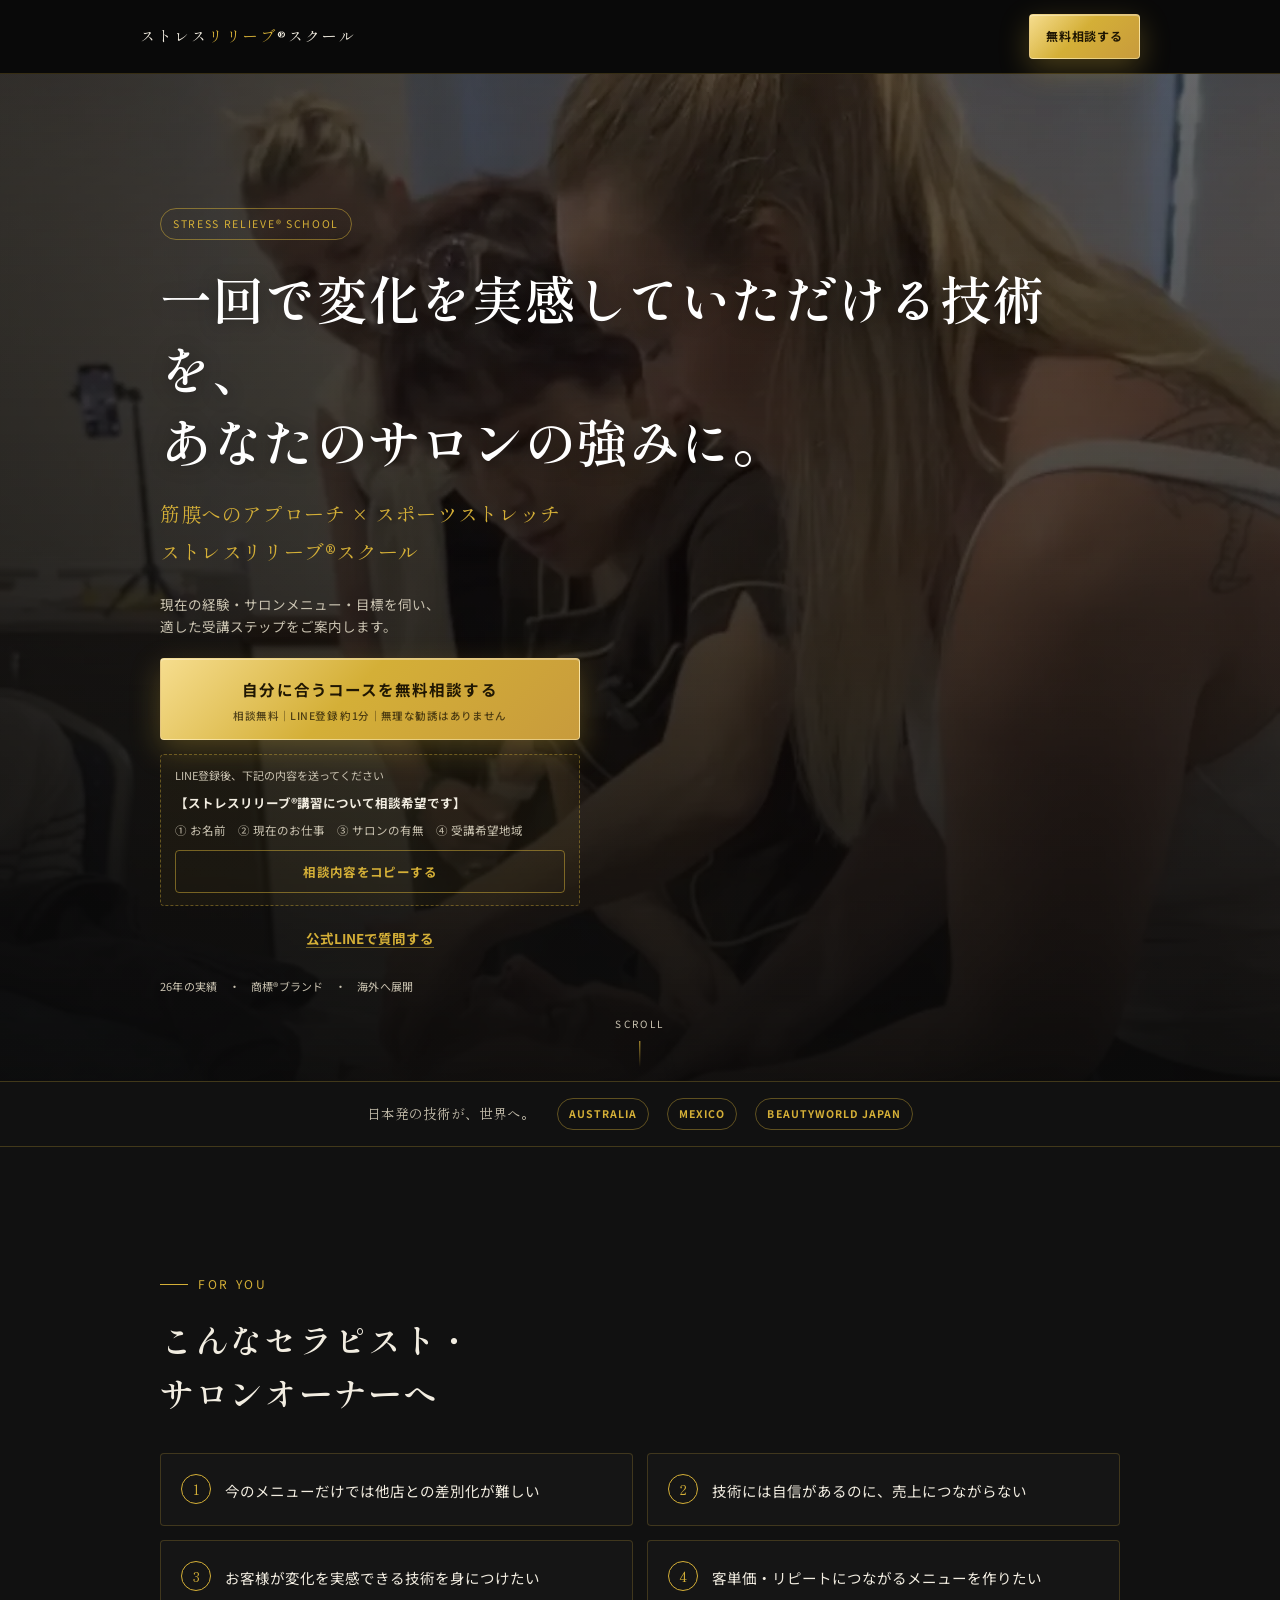
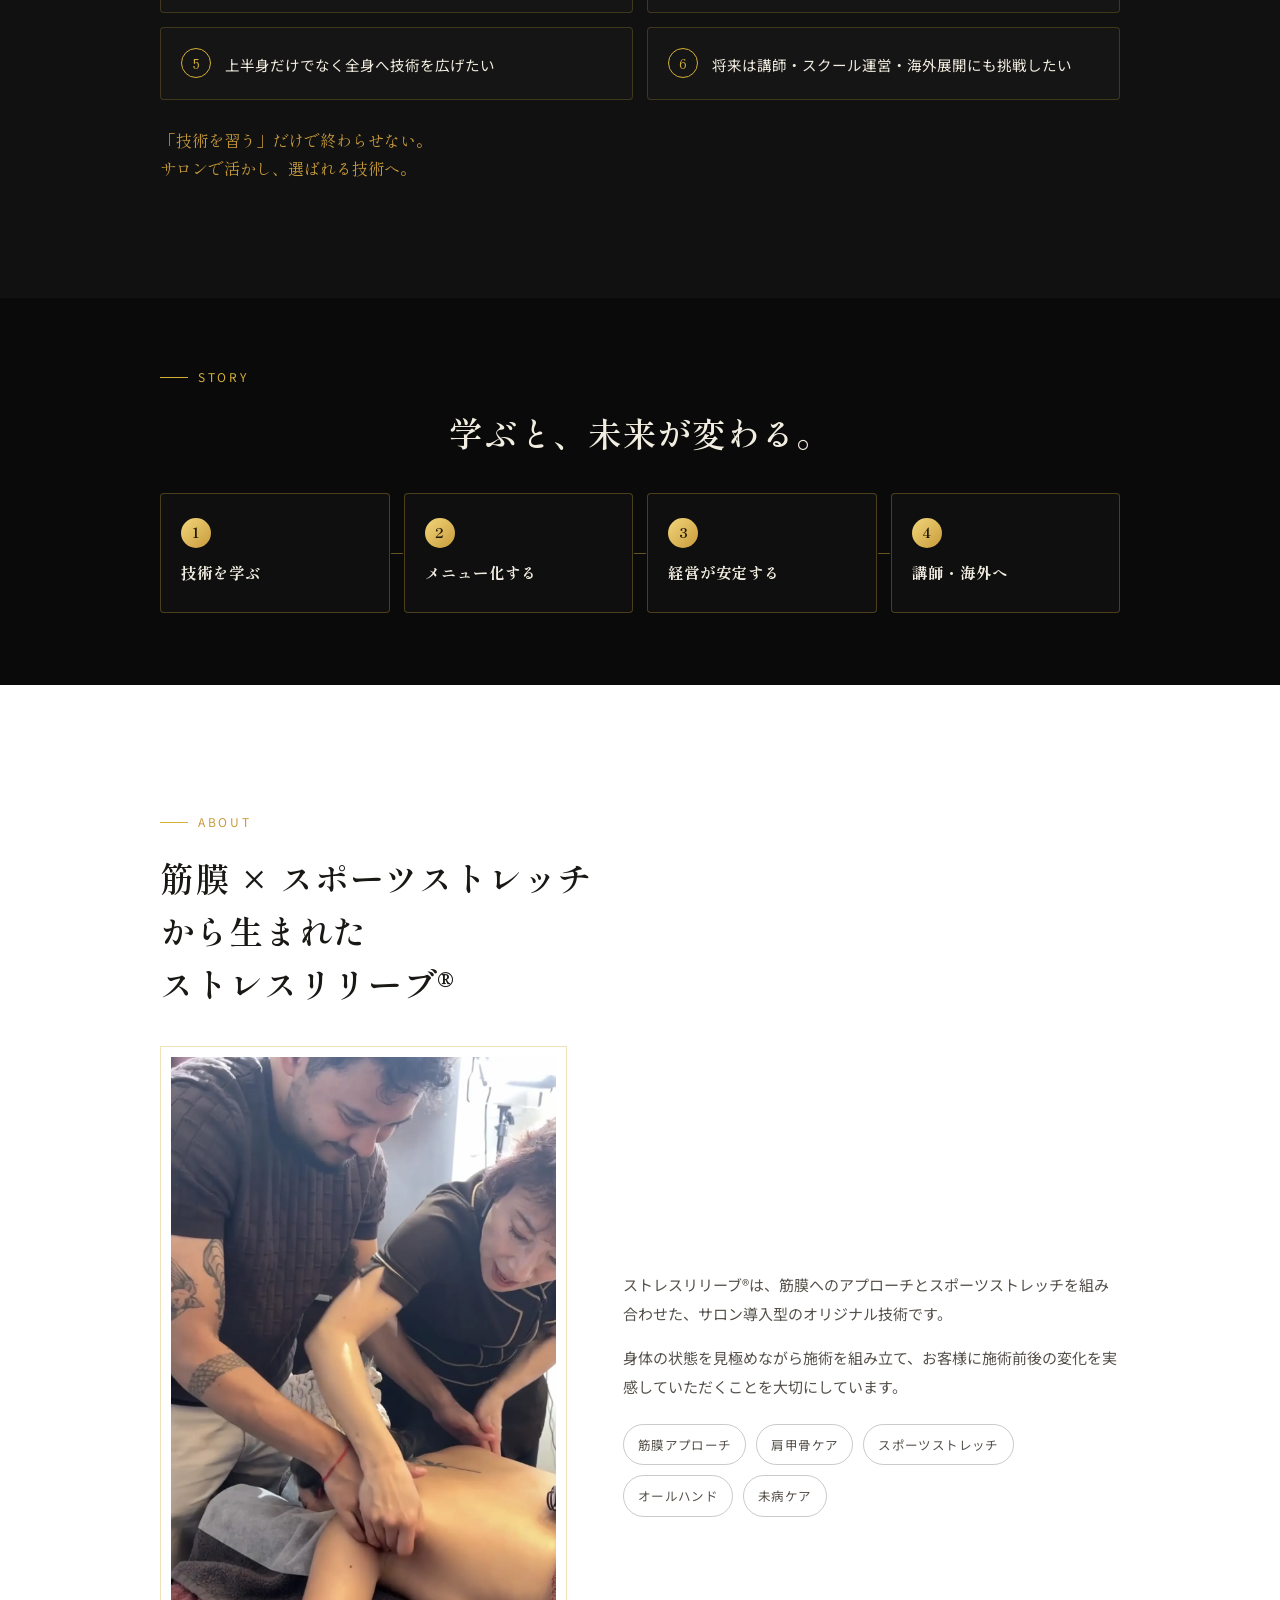
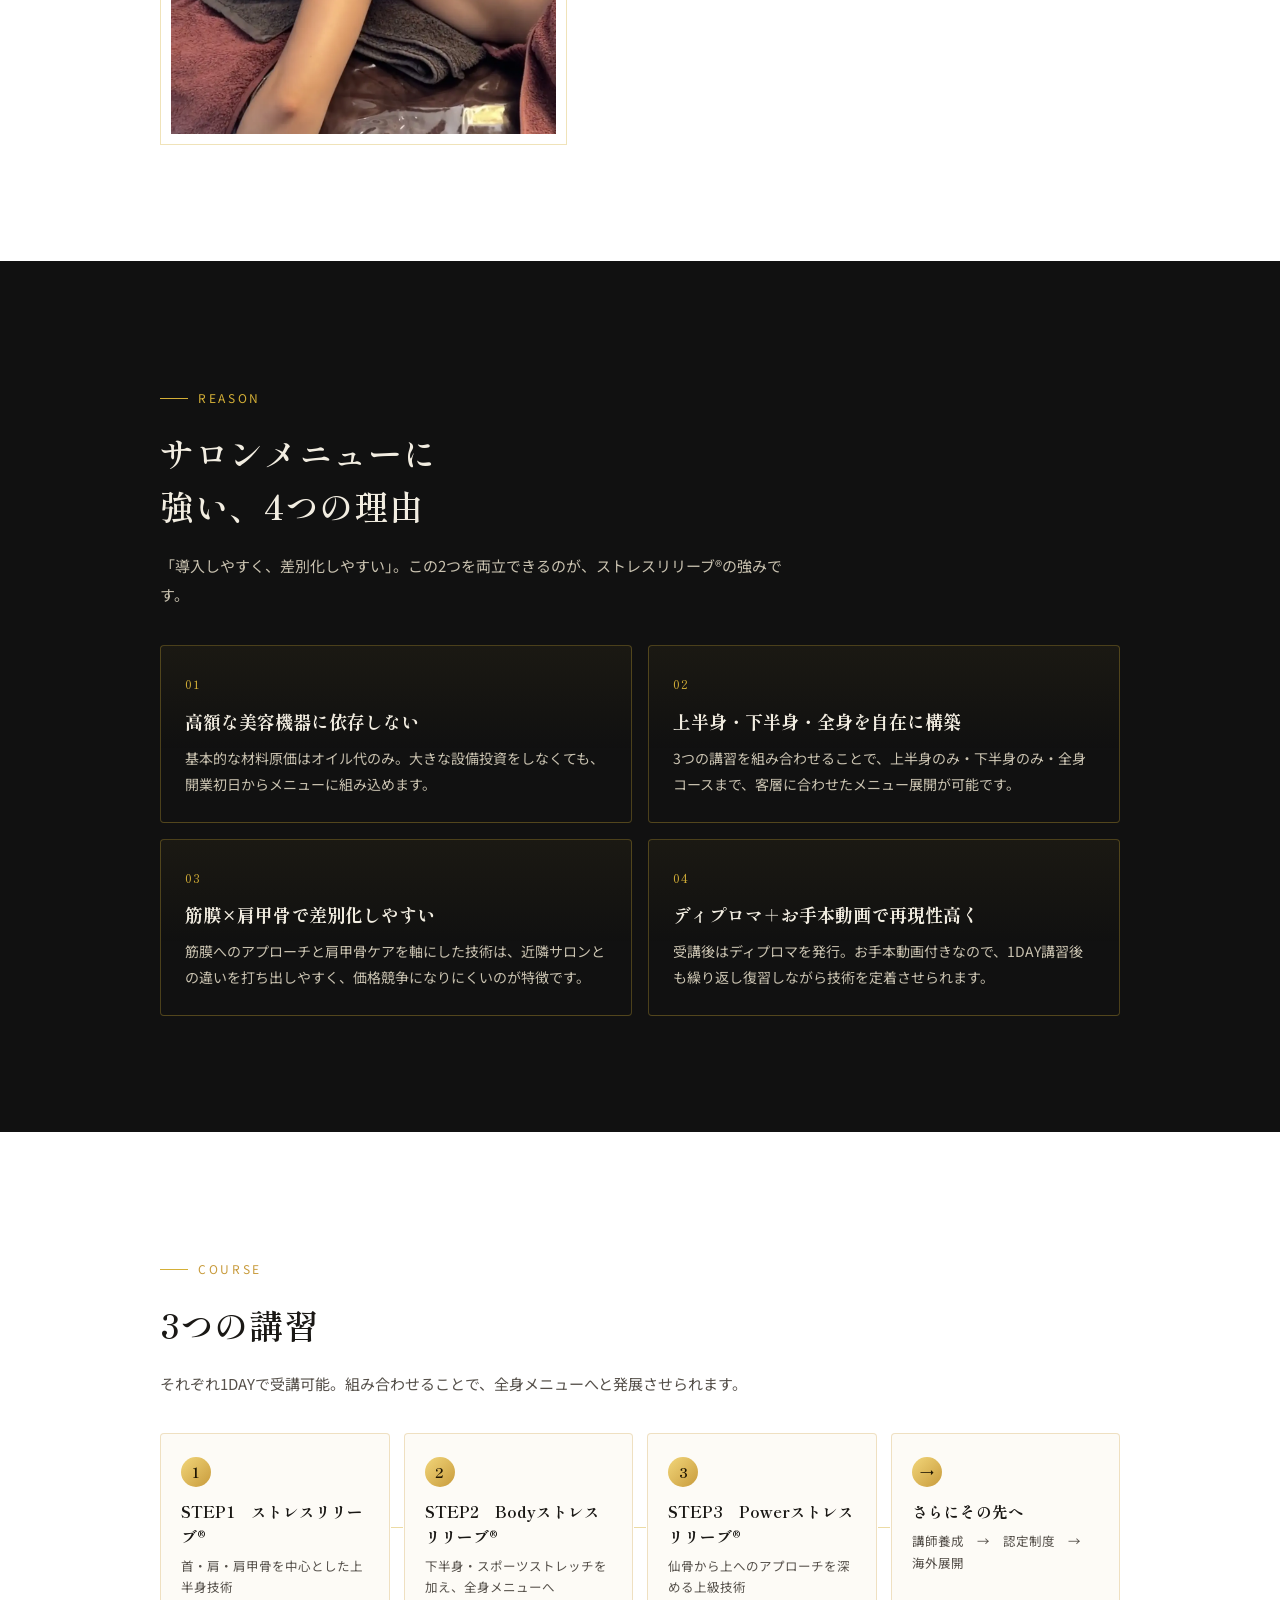
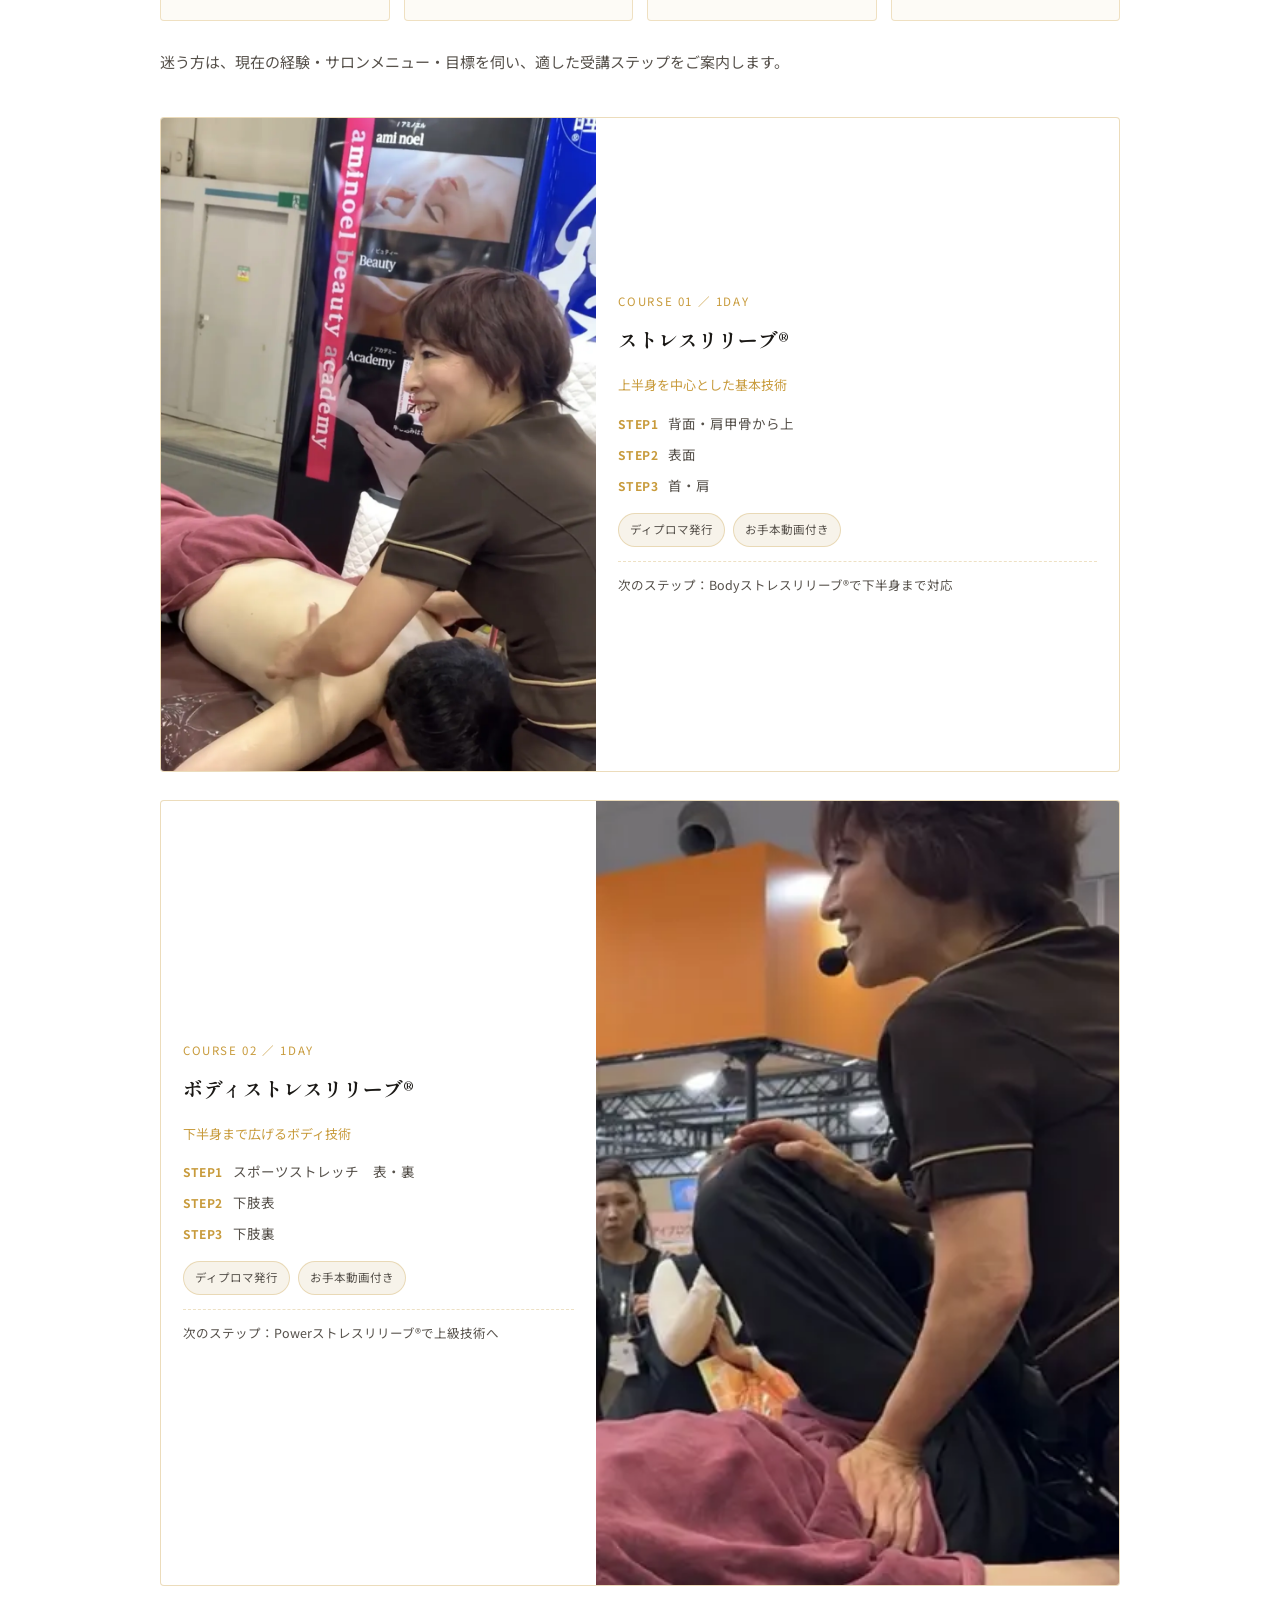
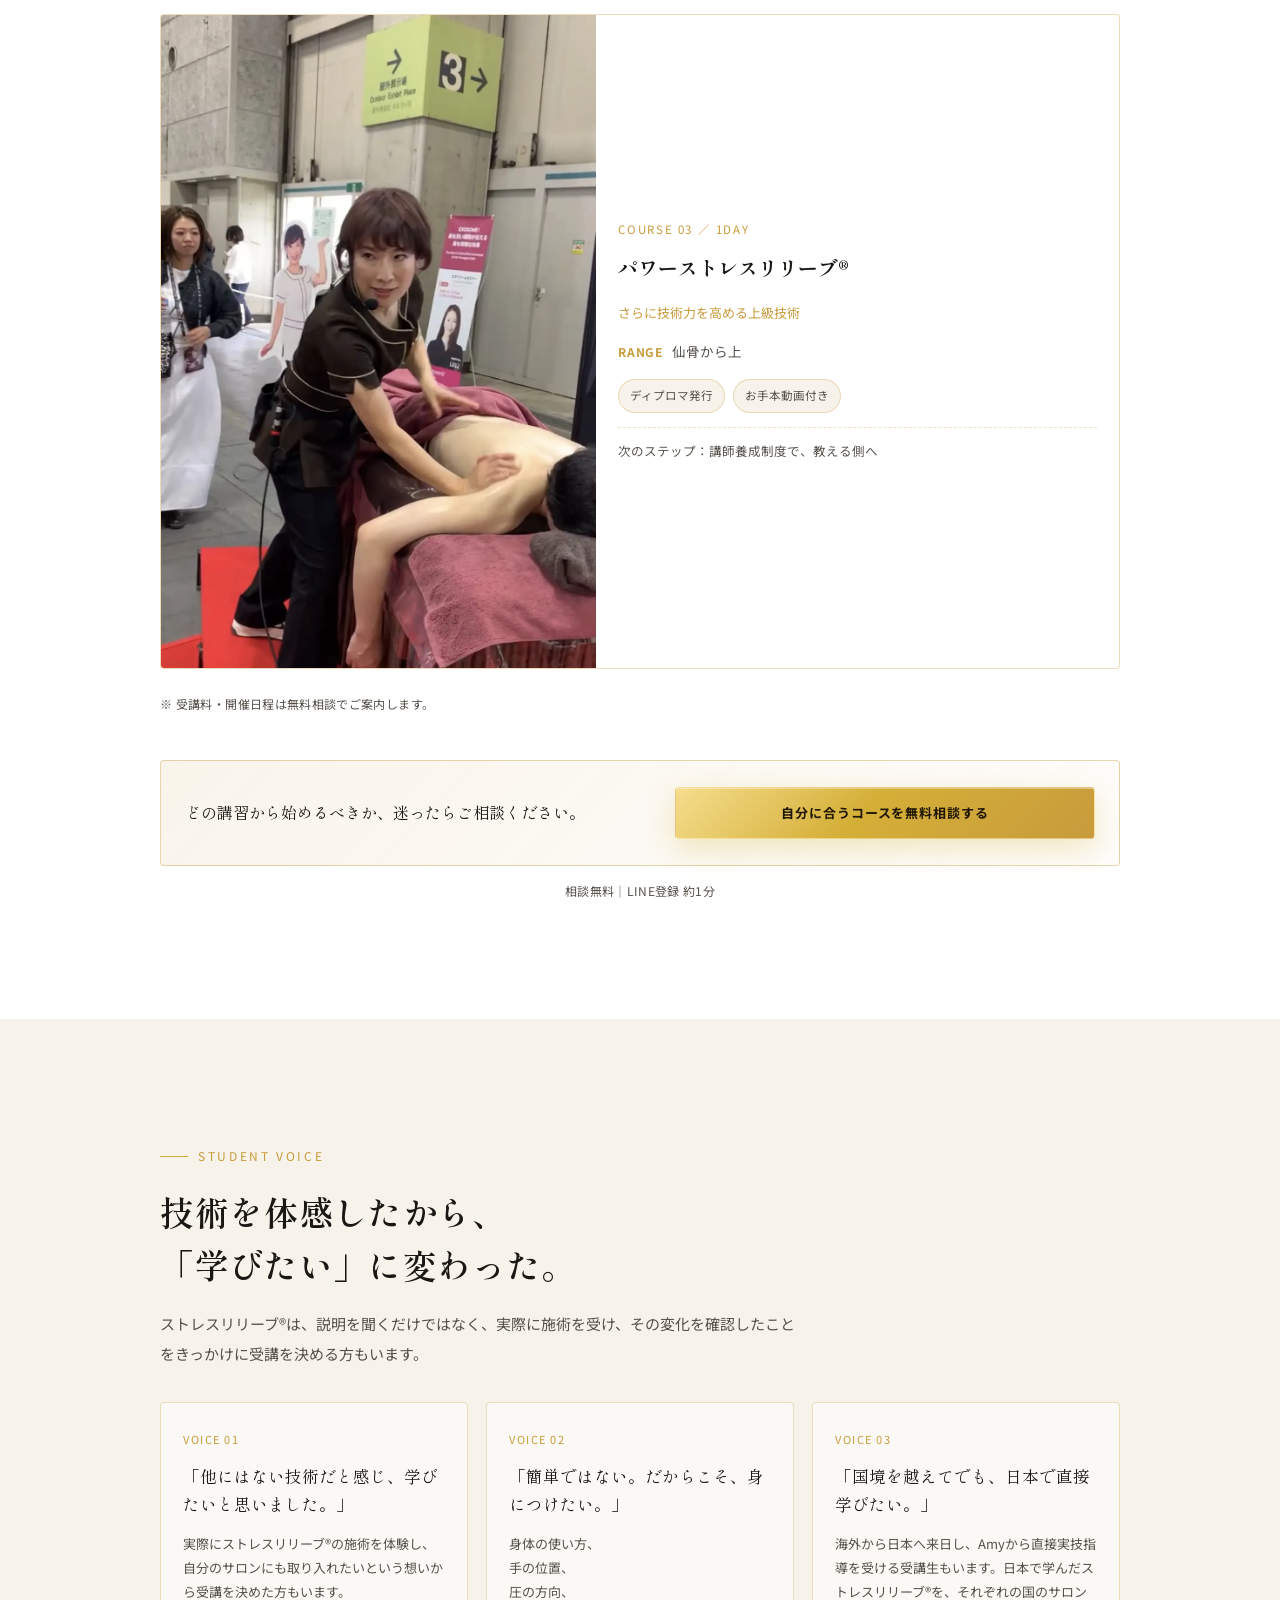
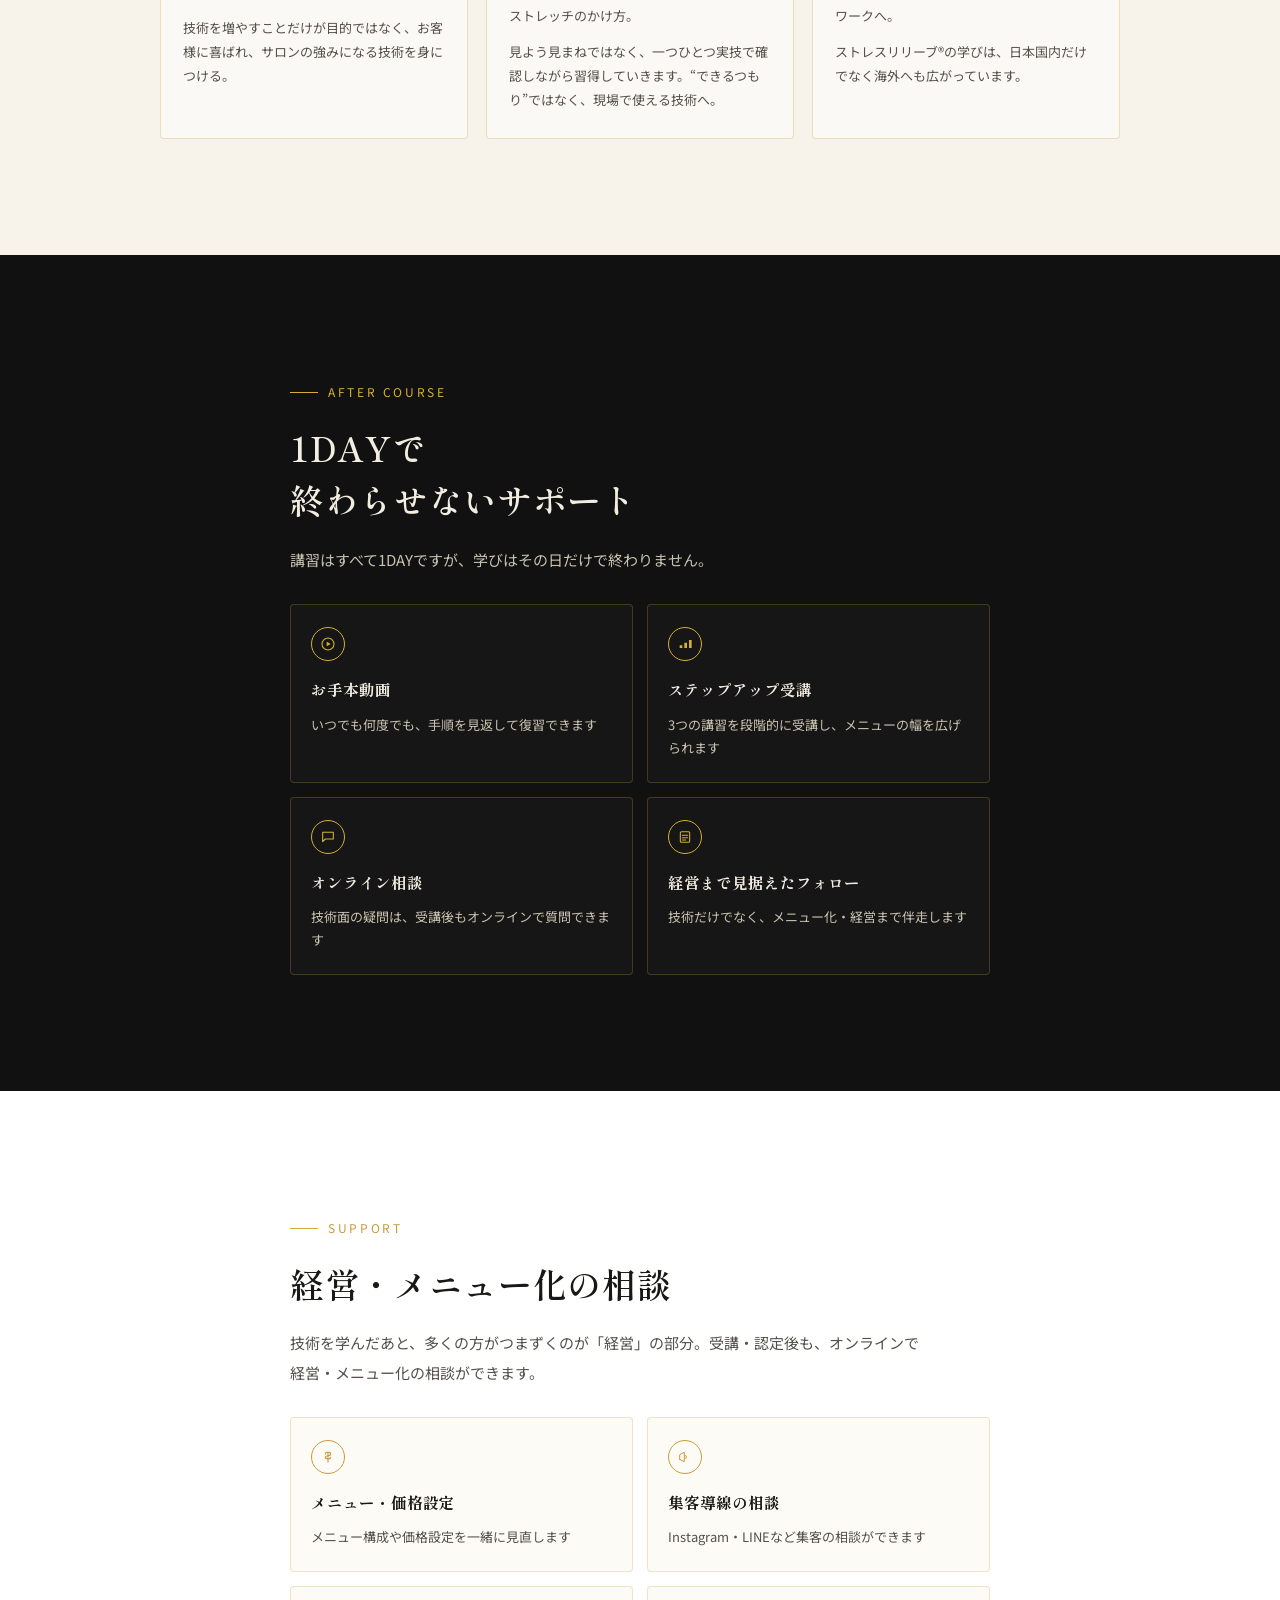
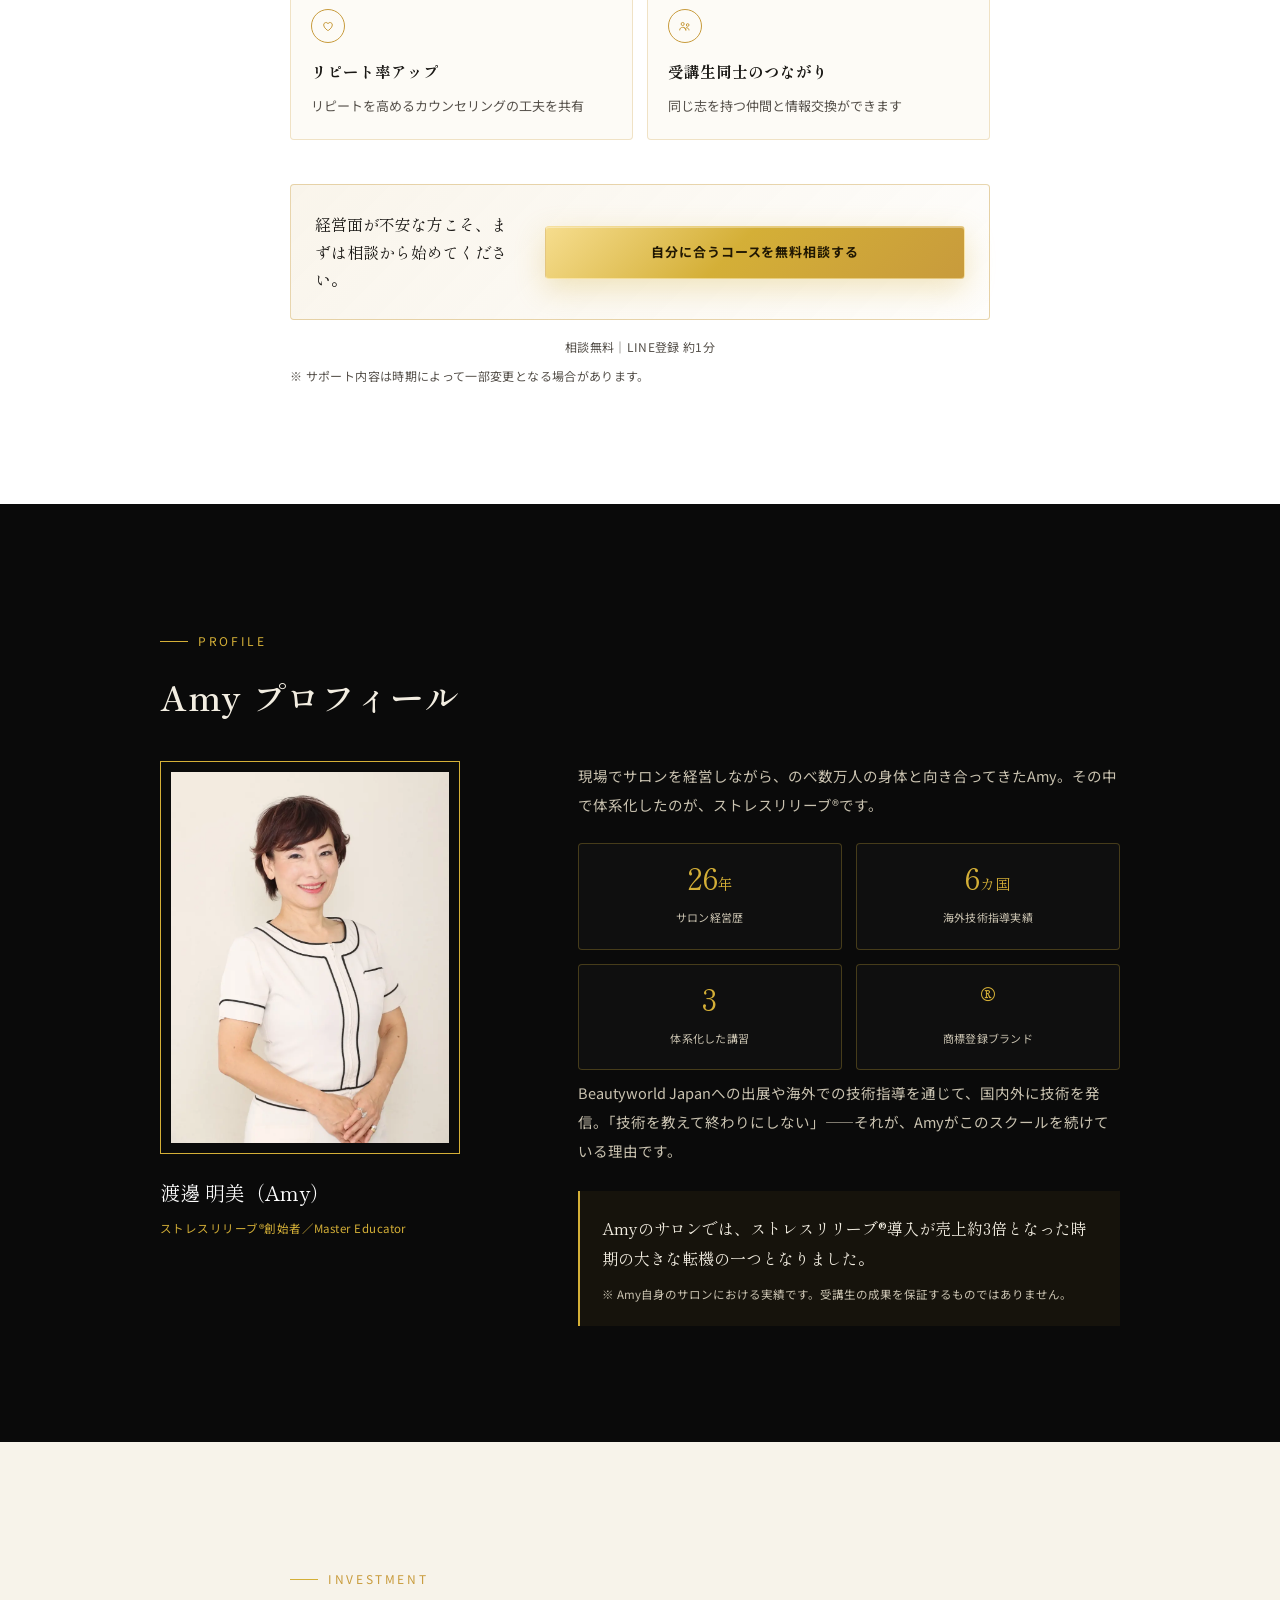
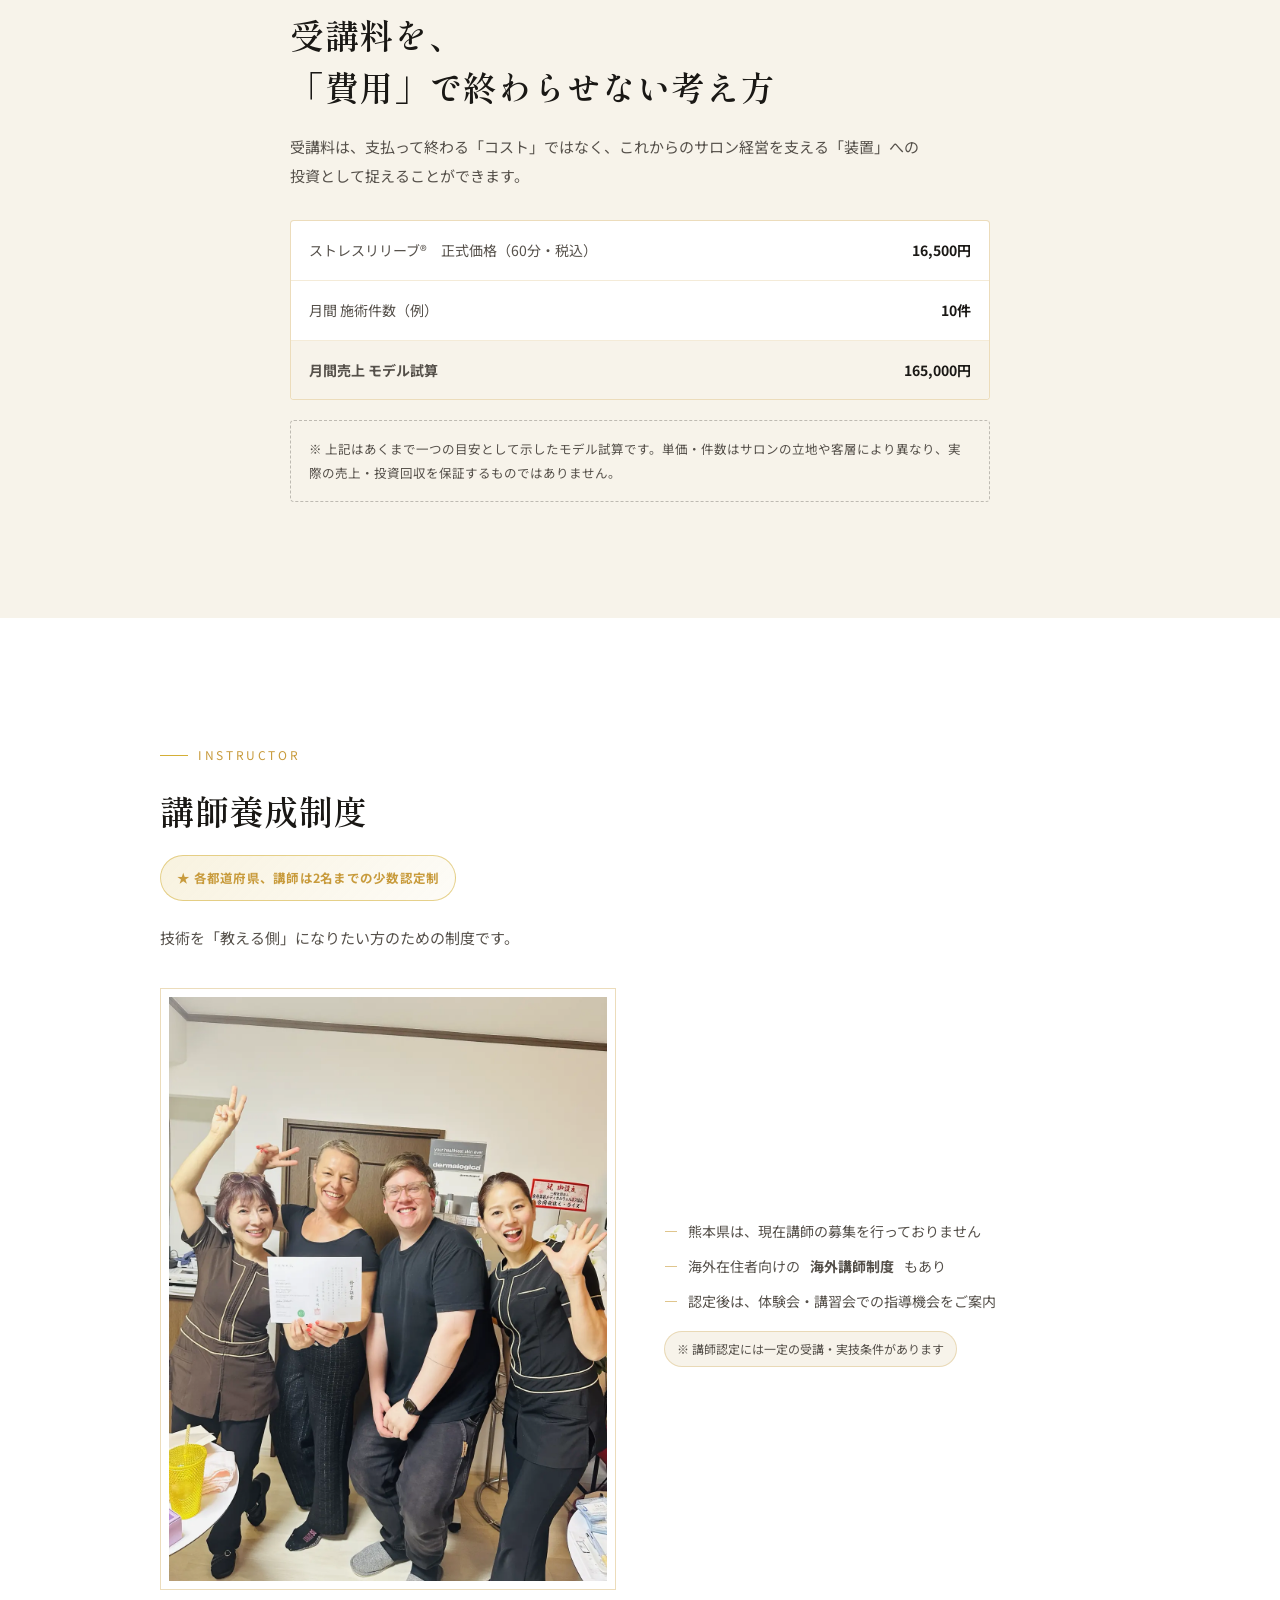
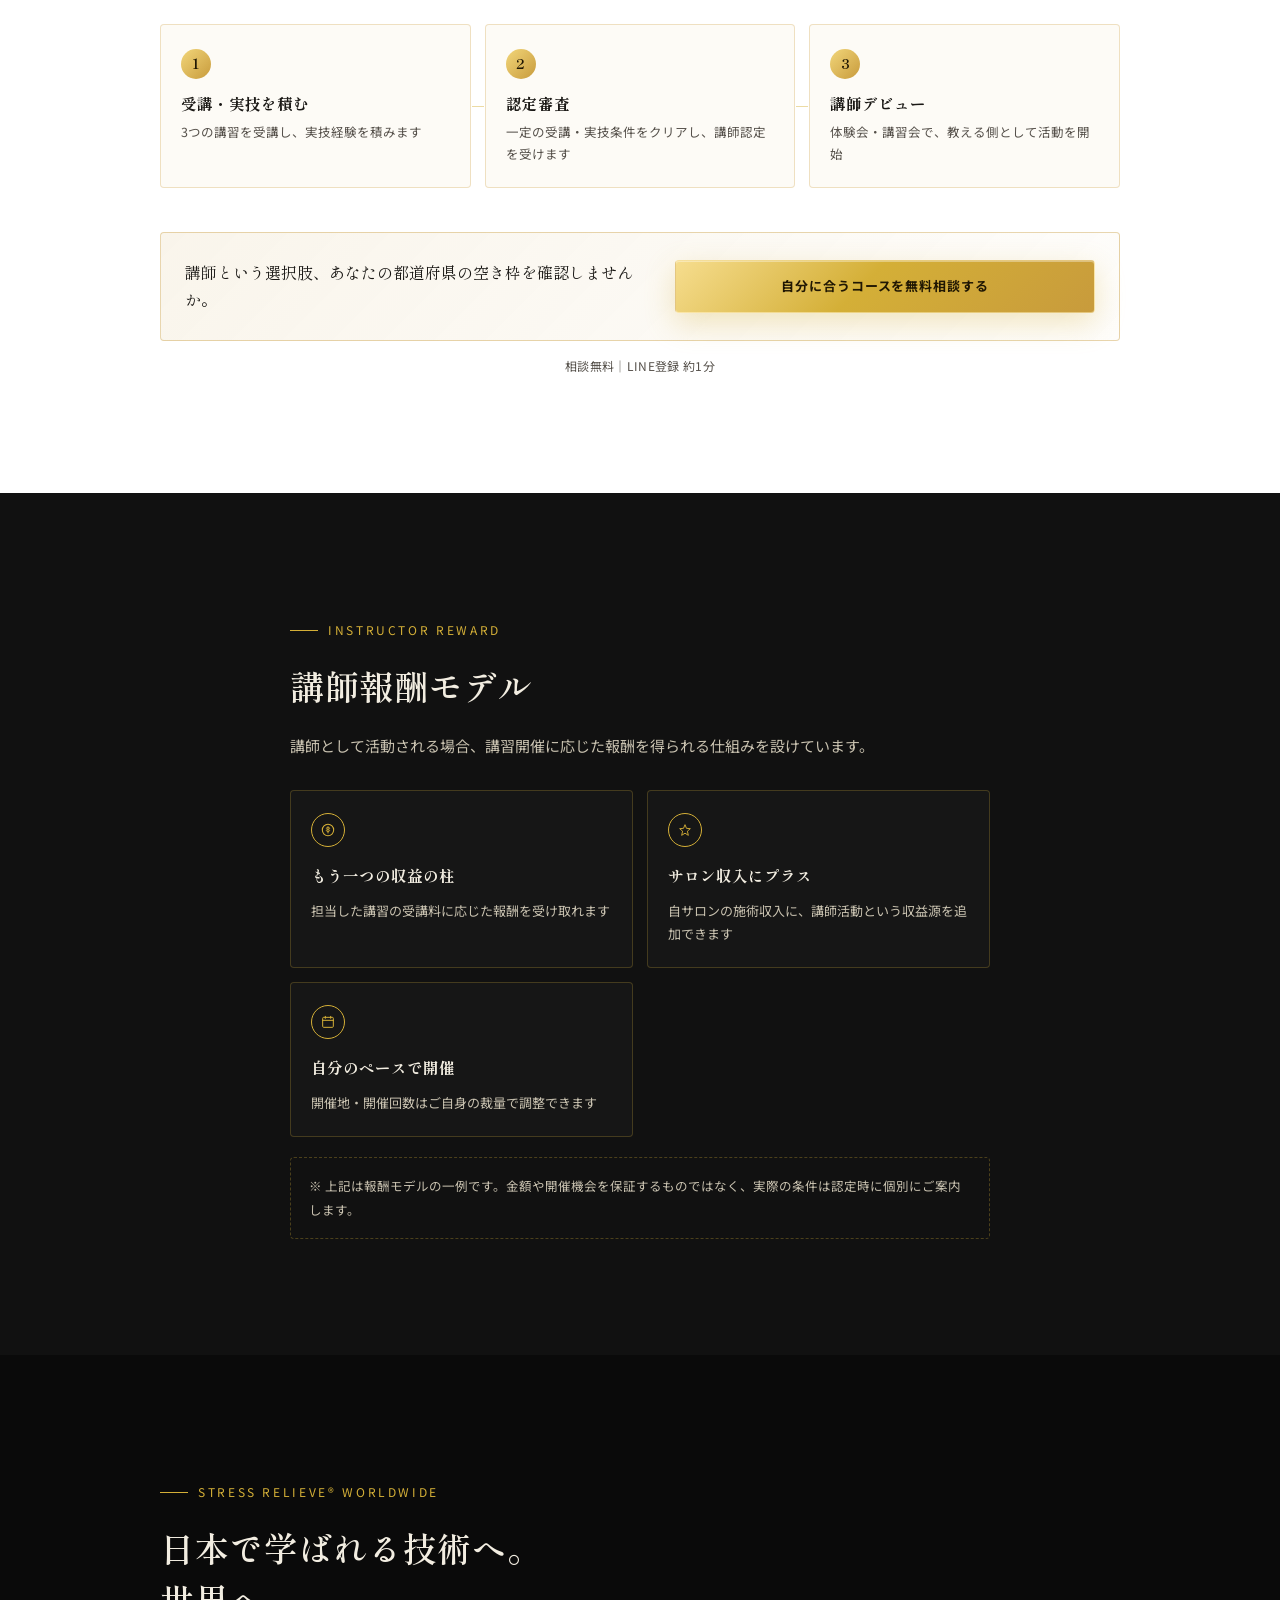
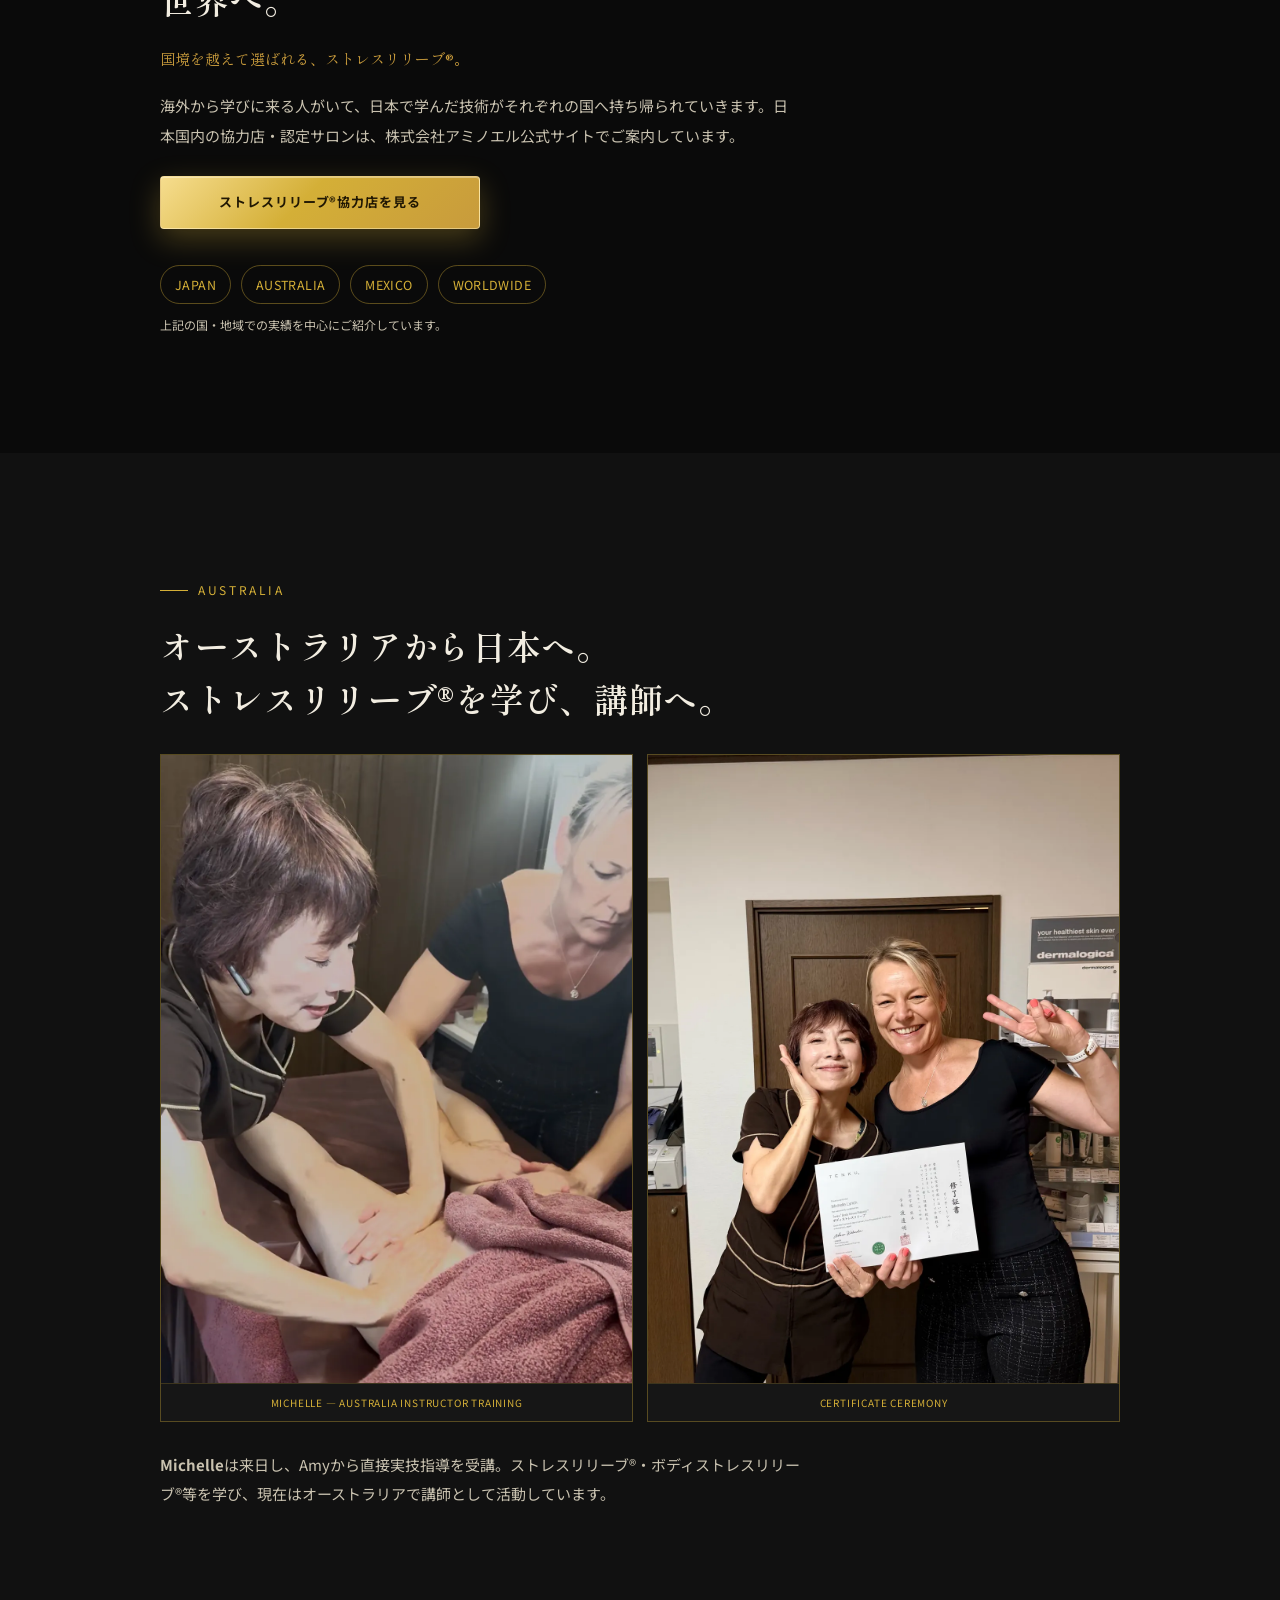
==== commit ad7418cc: "公式LINE導線にストレスリリーブ®相談メッセージのコピー案内を追加 - 共通の公式LINEアカウント（aminoel beauty academy）はそのまま使用し、   ストレスリリーブ®LPから" ====
--- a/index.html
+++ b/index.html
@@ -70,6 +70,15 @@
           <span class="btn__label">自分に合うコースを無料相談する</span>
           <span class="btn-gold__sub">相談無料｜LINE登録 約1分｜無理な勧誘はありません</span>
         </a>
+      </div>
+
+      <div class="line-guide line-guide--compact">
+        <p class="line-guide__label">LINE登録後、下記の内容を送ってください</p>
+        <div class="line-guide__box">
+          <strong>【ストレスリリーブ®︎講習について相談希望です】</strong>
+          ① お名前　② 現在のお仕事　③ サロンの有無　④ 受講希望地域
+        </div>
+        <button type="button" class="btn-copy js-copy-line-message">相談内容をコピーする</button>
       </div>
       <a class="hero__line-link js-cta-line" href="#">公式LINEで質問する</a>
 
@@ -901,6 +910,18 @@
       <div class="gold-rule gold-rule--center"></div>
       <div class="cta-stack">
         <a class="btn btn-gold js-cta-consult" href="#">自分に合うコースを無料相談する</a>
+      </div>
+
+      <div class="line-guide" style="margin-left:auto; margin-right:auto;">
+        <p class="line-guide__label">LINE登録後、下記の内容を送ってください</p>
+        <div class="line-guide__box">
+          <strong>【ストレスリリーブ®︎講習について相談希望です】</strong>
+          ① お名前<br>② 現在のお仕事<br>③ サロンの有無<br>④ 受講希望地域
+        </div>
+        <button type="button" class="btn-copy js-copy-line-message">相談内容をコピーする</button>
+      </div>
+
+      <div class="cta-stack" style="margin-top:14px;">
         <a class="btn btn-line js-cta-line" href="#">公式LINEで質問する</a>
       </div>
       <p class="cta-note">相談無料｜LINE登録 約1分<br>無理な勧誘は行っていません。</p>
@@ -924,7 +945,10 @@
   <a class="btn btn-gold js-cta-consult" href="#">無料相談する</a>
 </div>
 
+<p class="copy-toast" role="status" aria-live="polite"></p>
+
 <script src="js/config.js"></script>
 <script src="js/script.js"></script>
+<script src="js/line-guide.js"></script>
 </body>
 </html>
--- a/css/style.css
+++ b/css/style.css
@@ -1285,6 +1285,84 @@
   .global-strip__lead { font-size: 13.5px; }
 }
 
+/* ---------- LINE相談メッセージのコピー案内 ---------- */
+.line-guide {
+  margin-top: 20px;
+  padding: 16px 18px;
+  border: 1px dashed rgba(212, 175, 55, 0.4);
+  border-radius: var(--radius);
+  background: rgba(212, 175, 55, 0.05);
+  max-width: 420px;
+  text-align: left;
+}
+.line-guide--compact { margin-top: 14px; padding: 12px 14px; }
+.line-guide__label {
+  font-size: 12px;
+  line-height: 1.6;
+  color: var(--c-text-on-dark-sub);
+  margin-bottom: 10px;
+}
+.line-guide__box {
+  font-size: 12.5px;
+  line-height: 1.85;
+  color: var(--c-text-on-dark-sub);
+  margin-bottom: 12px;
+}
+.line-guide__box strong {
+  display: block;
+  font-weight: 700;
+  font-size: 12.5px;
+  color: var(--c-text-on-dark);
+  margin-bottom: 6px;
+}
+.line-guide--compact .line-guide__label { font-size: 11px; margin-bottom: 8px; }
+.line-guide--compact .line-guide__box { font-size: 11.5px; line-height: 1.75; margin-bottom: 10px; }
+
+.btn-copy {
+  display: inline-flex;
+  align-items: center;
+  justify-content: center;
+  width: 100%;
+  padding: 11px 16px;
+  font-family: var(--font-sans);
+  font-size: 12.5px;
+  font-weight: 700;
+  letter-spacing: 0.03em;
+  border-radius: var(--radius);
+  border: 1px solid rgba(212, 175, 55, 0.5);
+  background: transparent;
+  color: var(--c-gold);
+  cursor: pointer;
+  transition: background 0.2s ease, transform 0.2s ease;
+}
+.btn-copy:hover { background: rgba(212, 175, 55, 0.1); }
+.btn-copy:active { transform: translateY(1px); }
+
+.copy-toast {
+  position: fixed;
+  left: 50%;
+  bottom: calc(var(--sticky-cta-h) + env(safe-area-inset-bottom) + 14px);
+  transform: translateX(-50%) translateY(8px);
+  width: calc(100% - 40px);
+  max-width: 340px;
+  padding: 13px 18px;
+  border-radius: var(--radius);
+  background: rgba(10, 10, 10, 0.96);
+  border: 1px solid rgba(212, 175, 55, 0.5);
+  color: var(--c-text-on-dark);
+  font-size: 12.5px;
+  line-height: 1.6;
+  text-align: center;
+  z-index: 60;
+  opacity: 0;
+  pointer-events: none;
+  transition: opacity 0.25s ease, transform 0.25s ease;
+}
+.copy-toast.is-visible { opacity: 1; transform: translateX(-50%) translateY(0); }
+@media (min-width: 769px) {
+  .copy-toast { bottom: 24px; }
+}
+
 /* ---------- スクロールインの控えめな演出 ---------- */
 .reveal {
   opacity: 0;
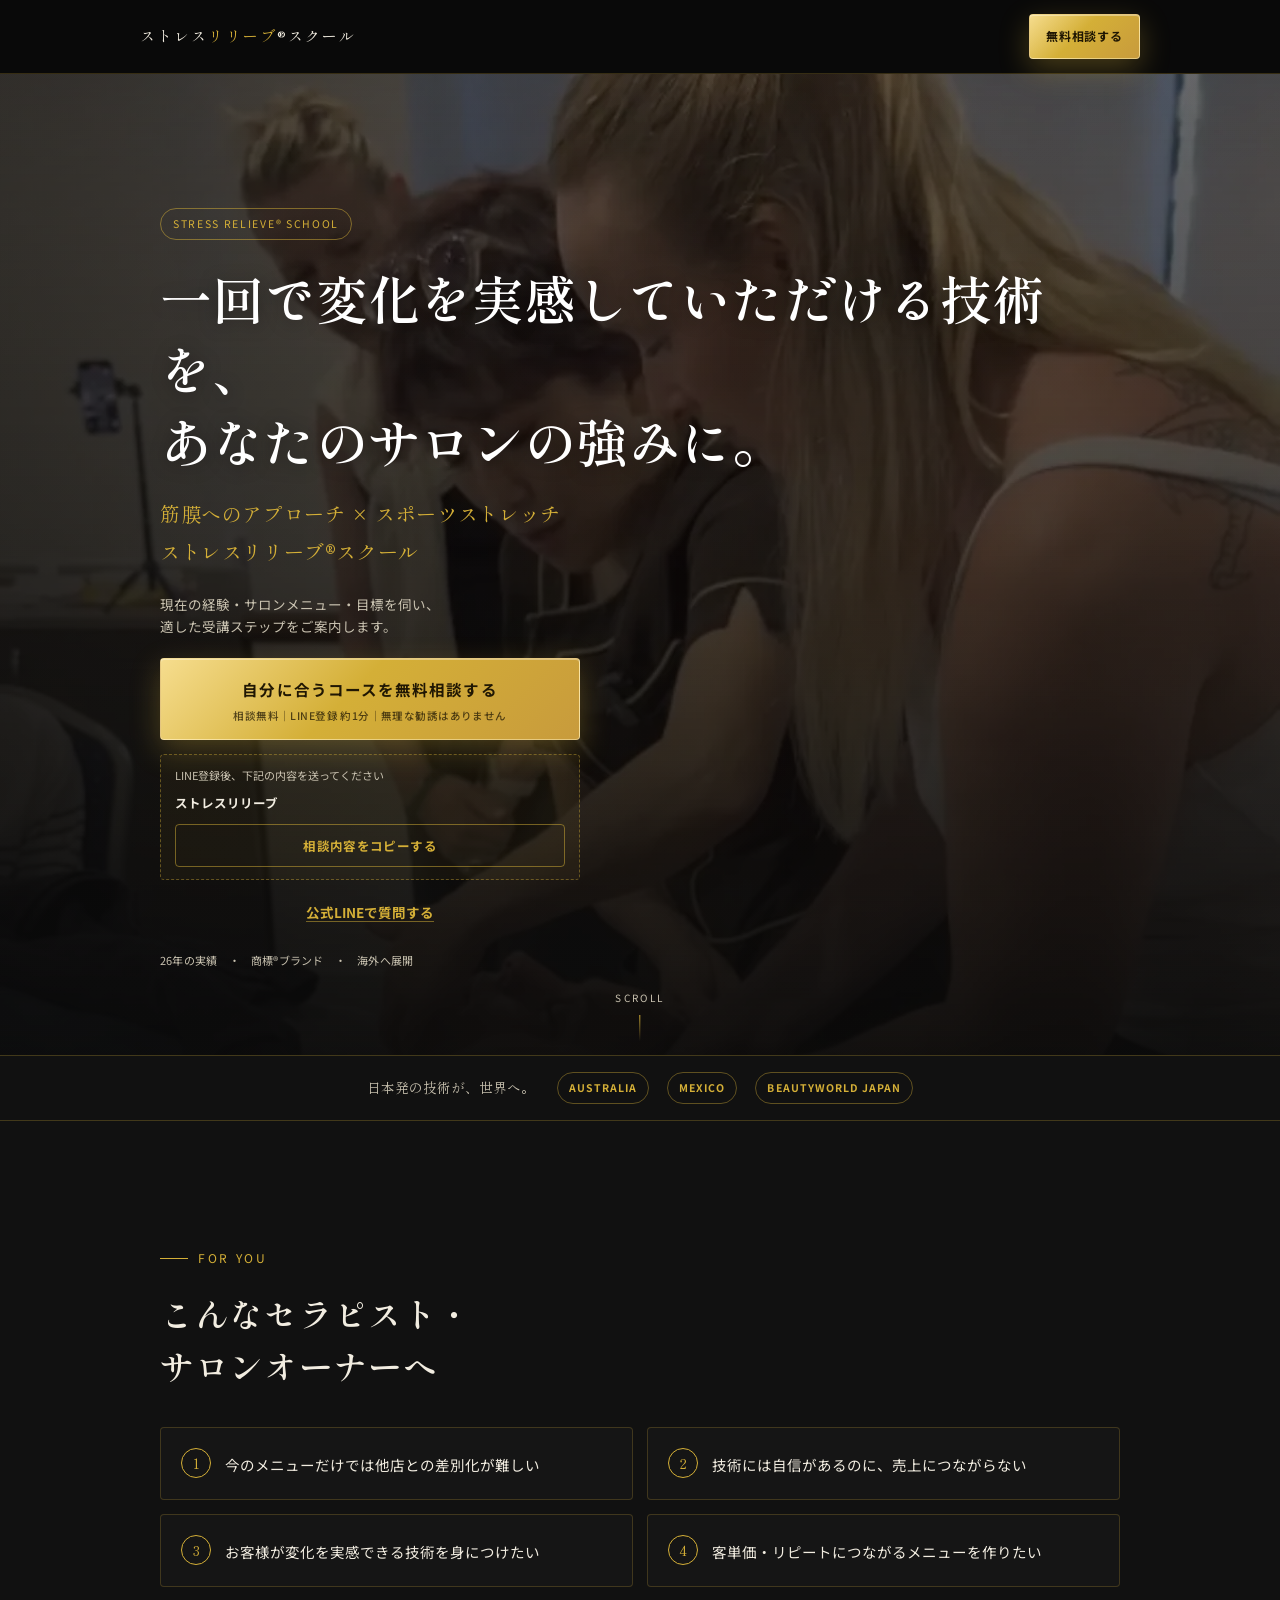
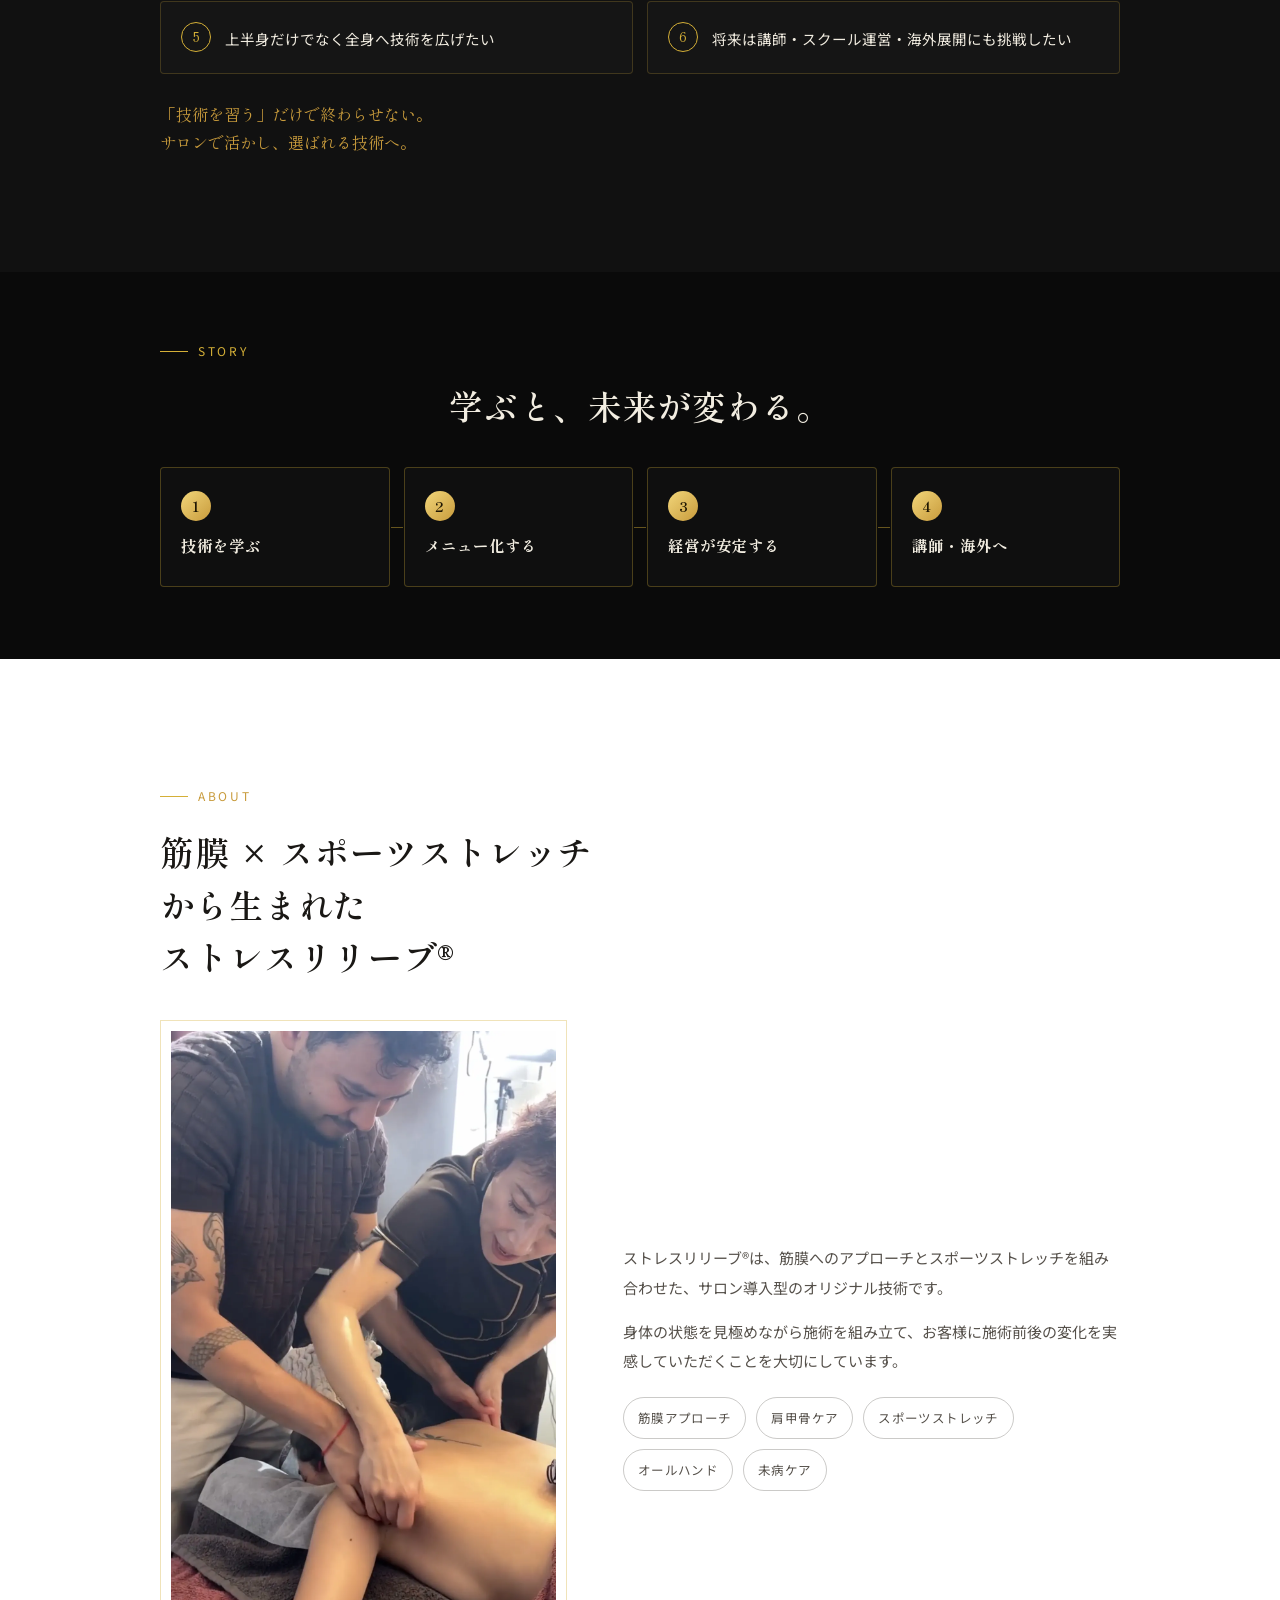
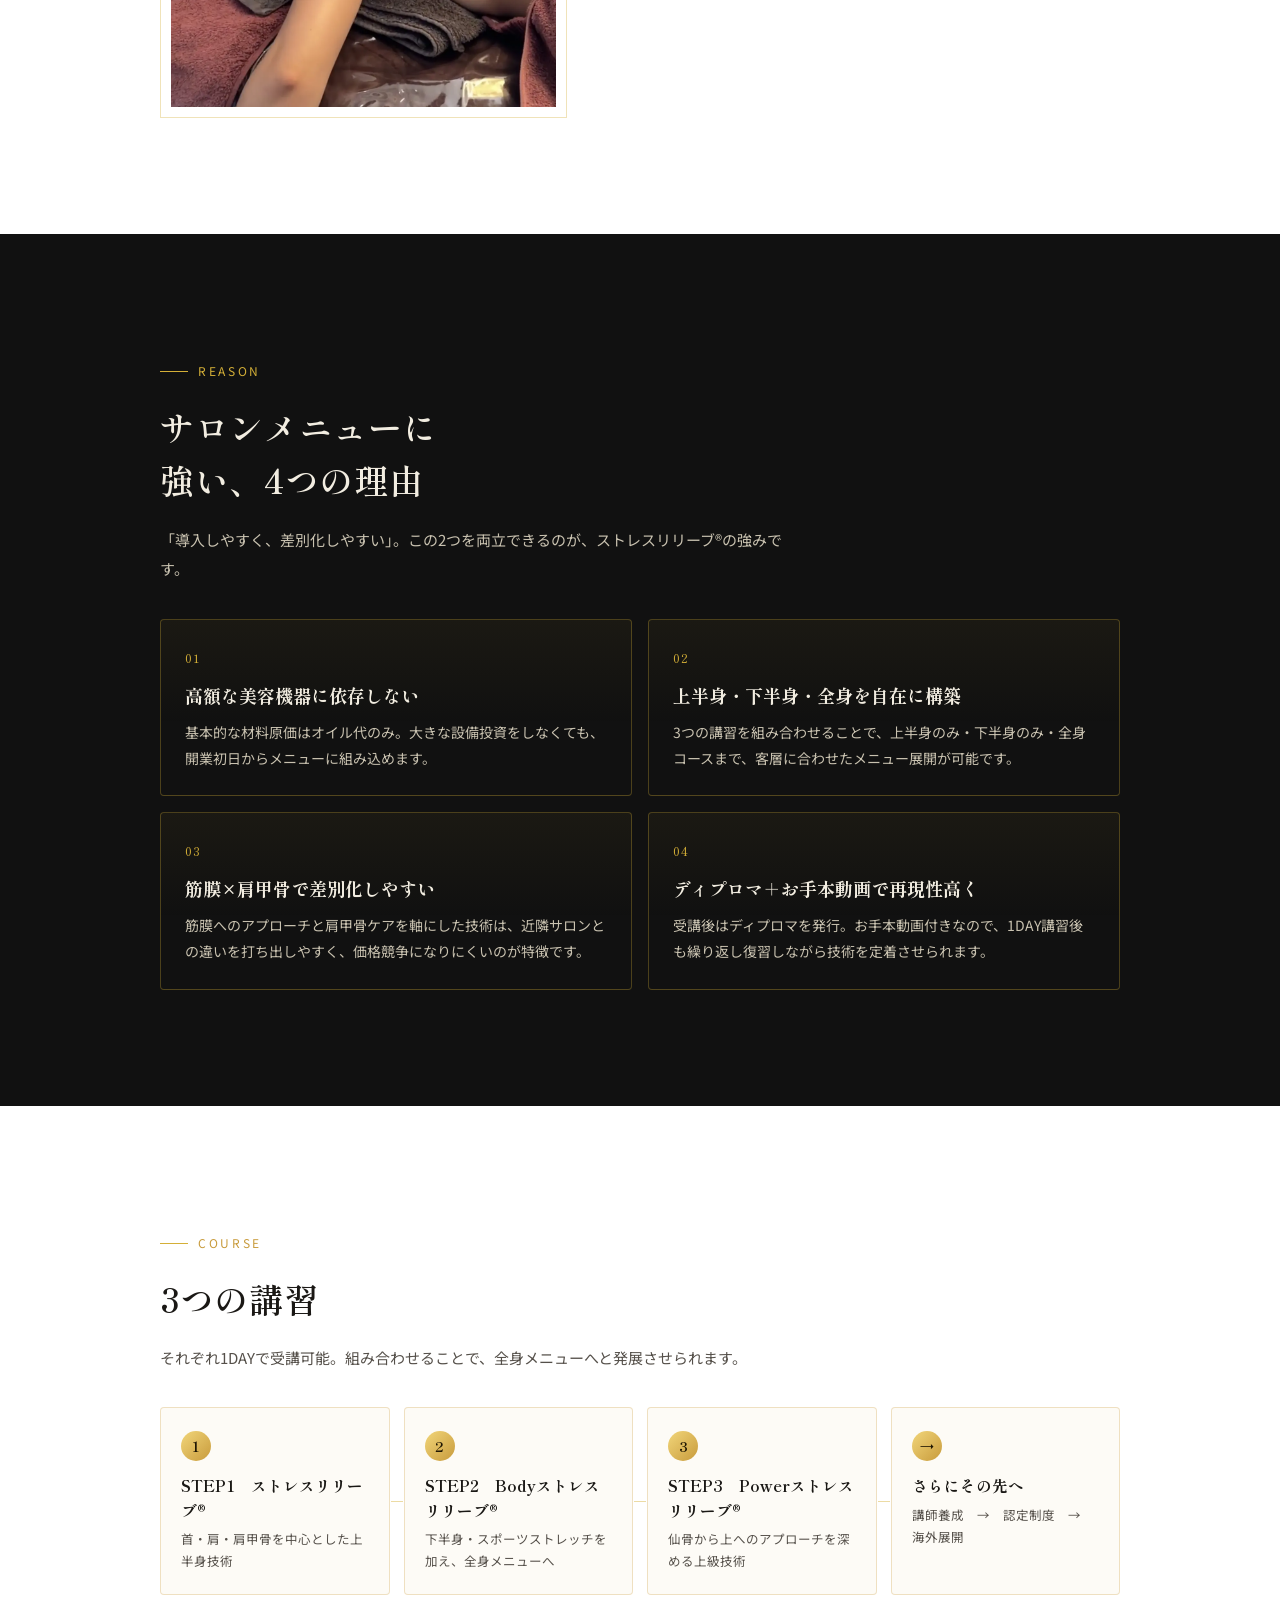
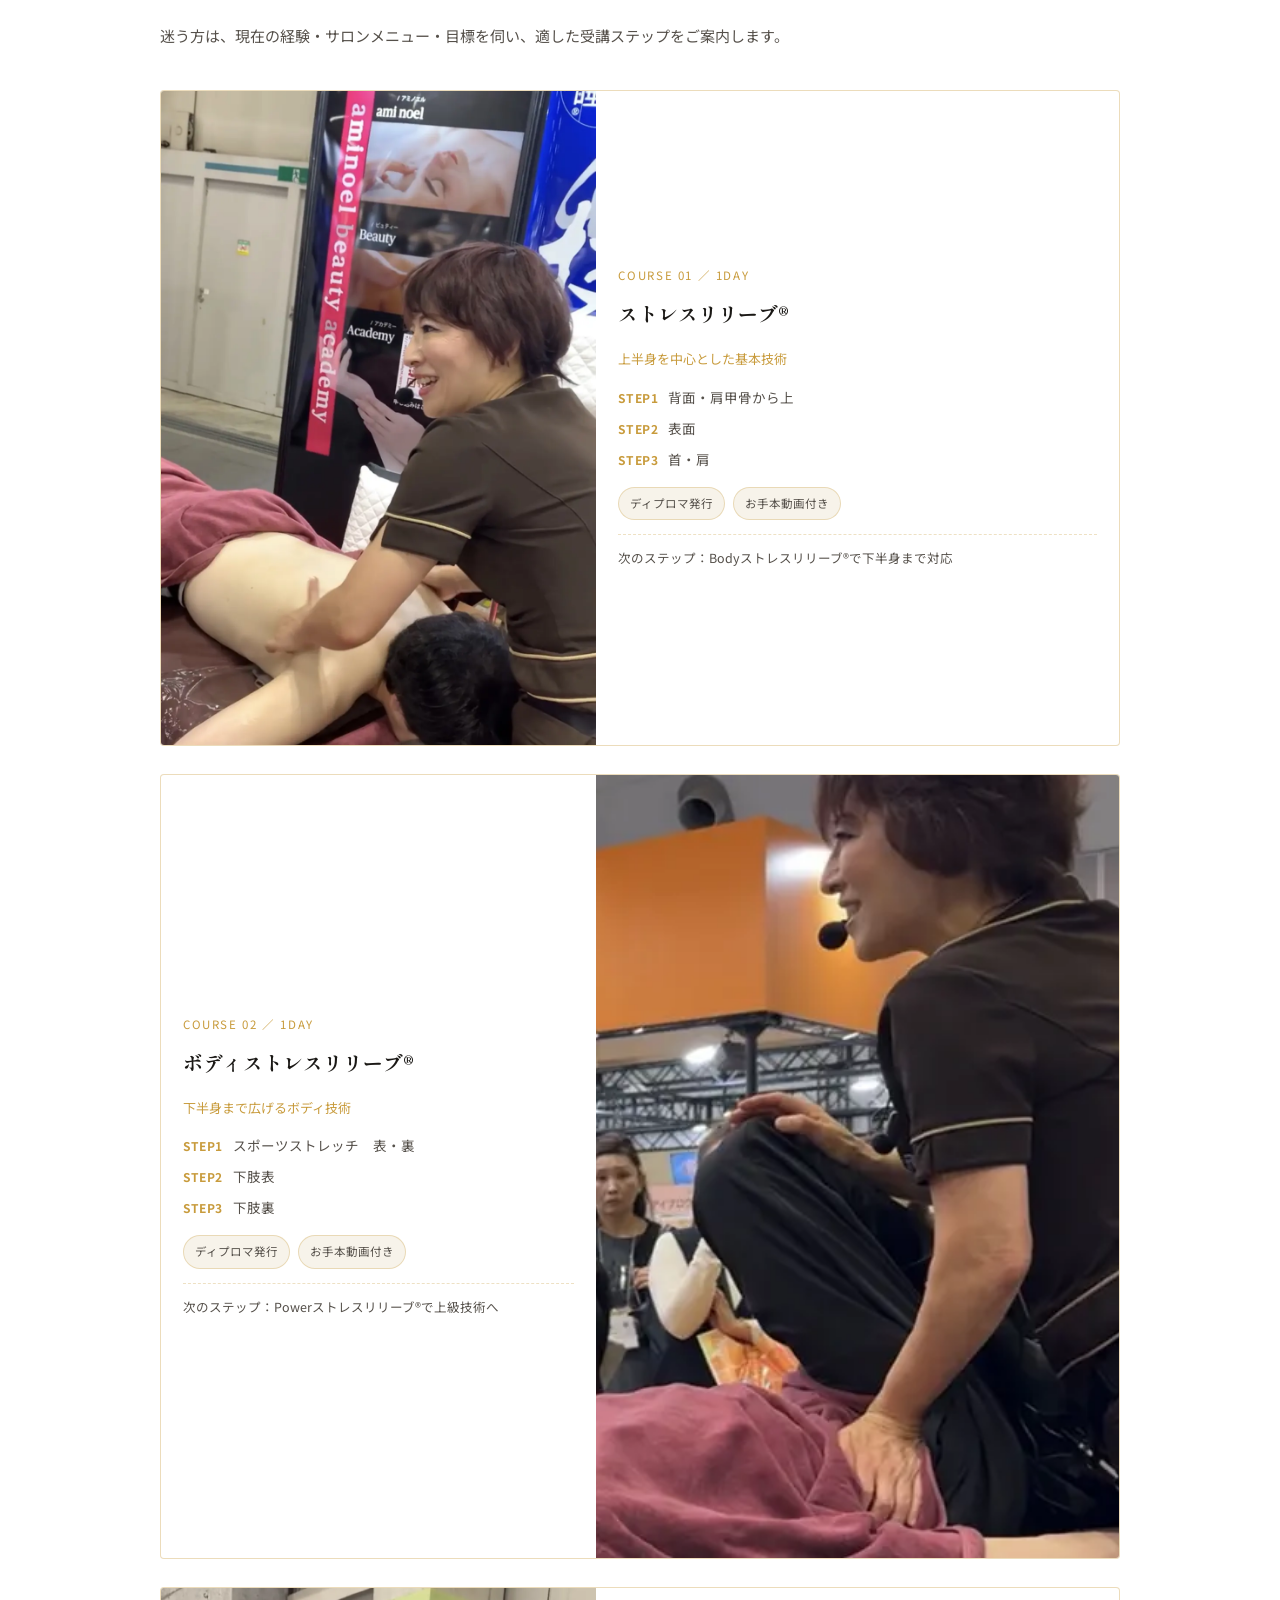
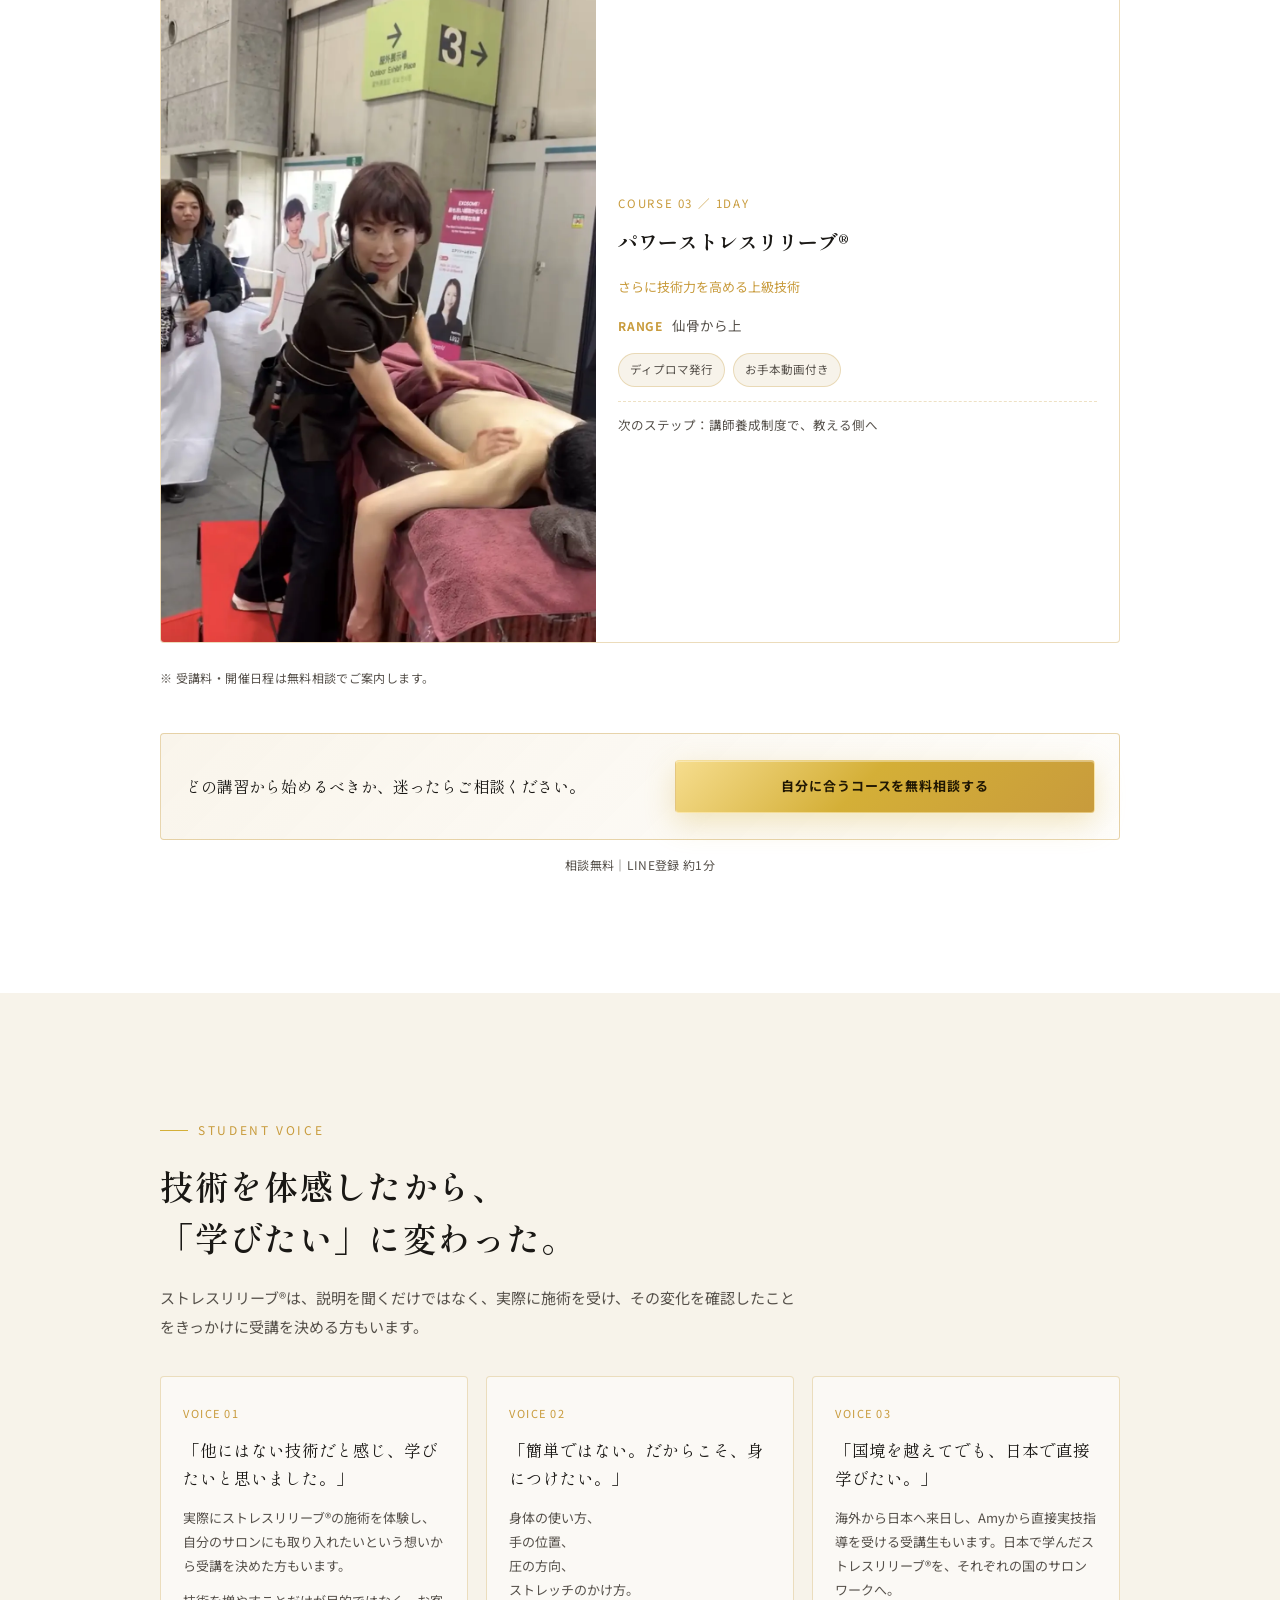
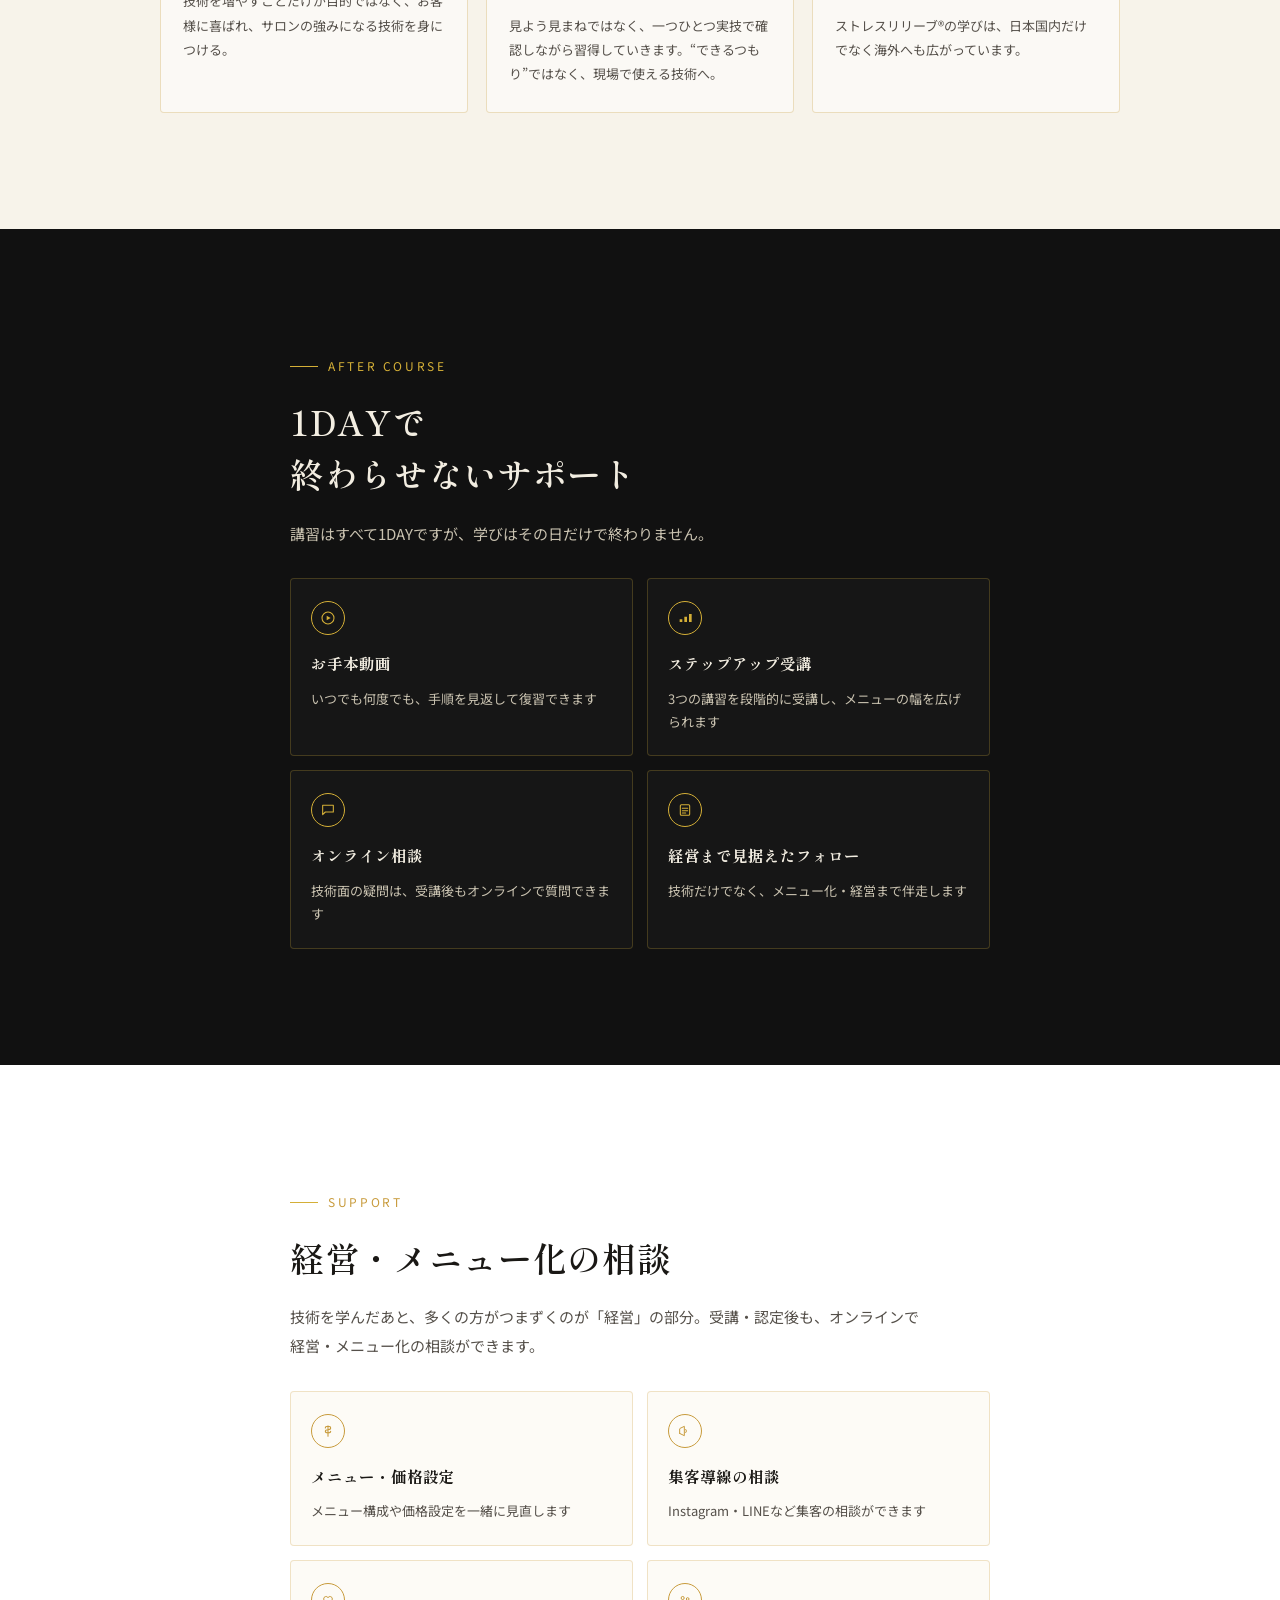
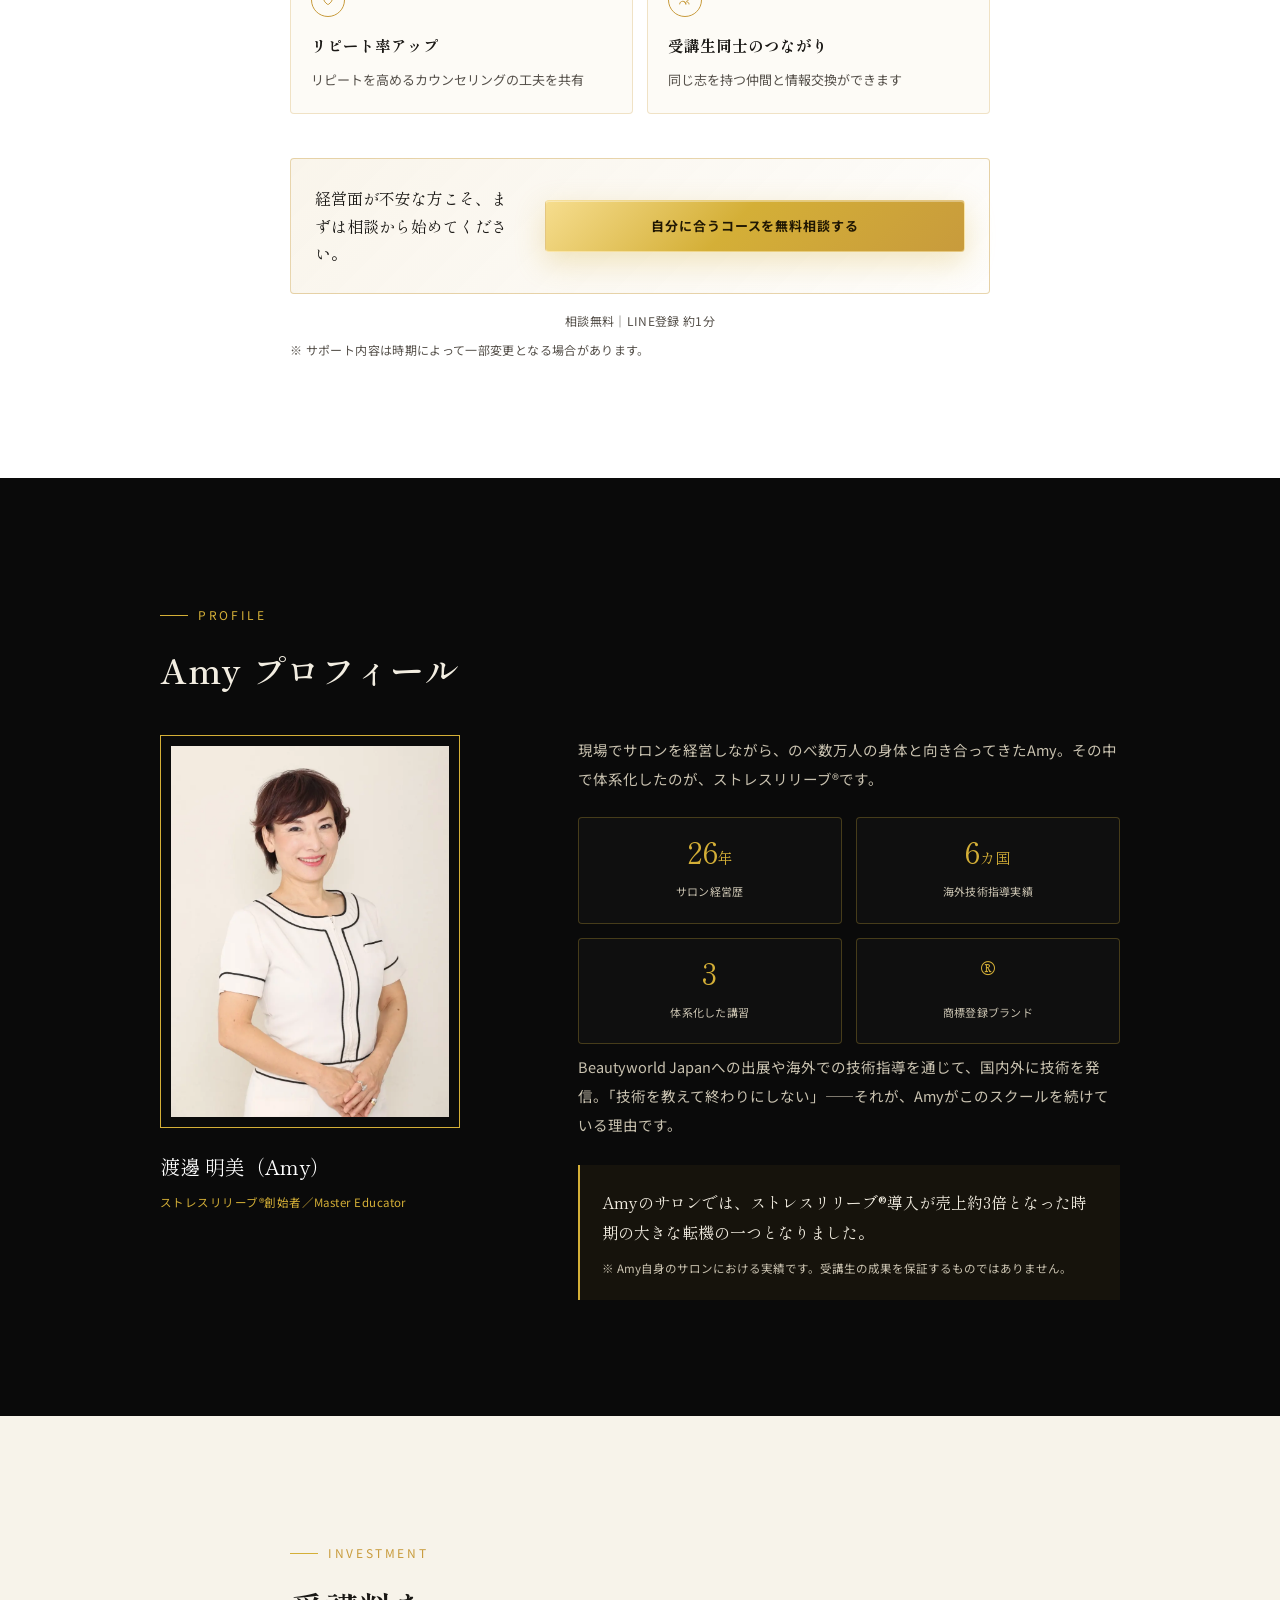
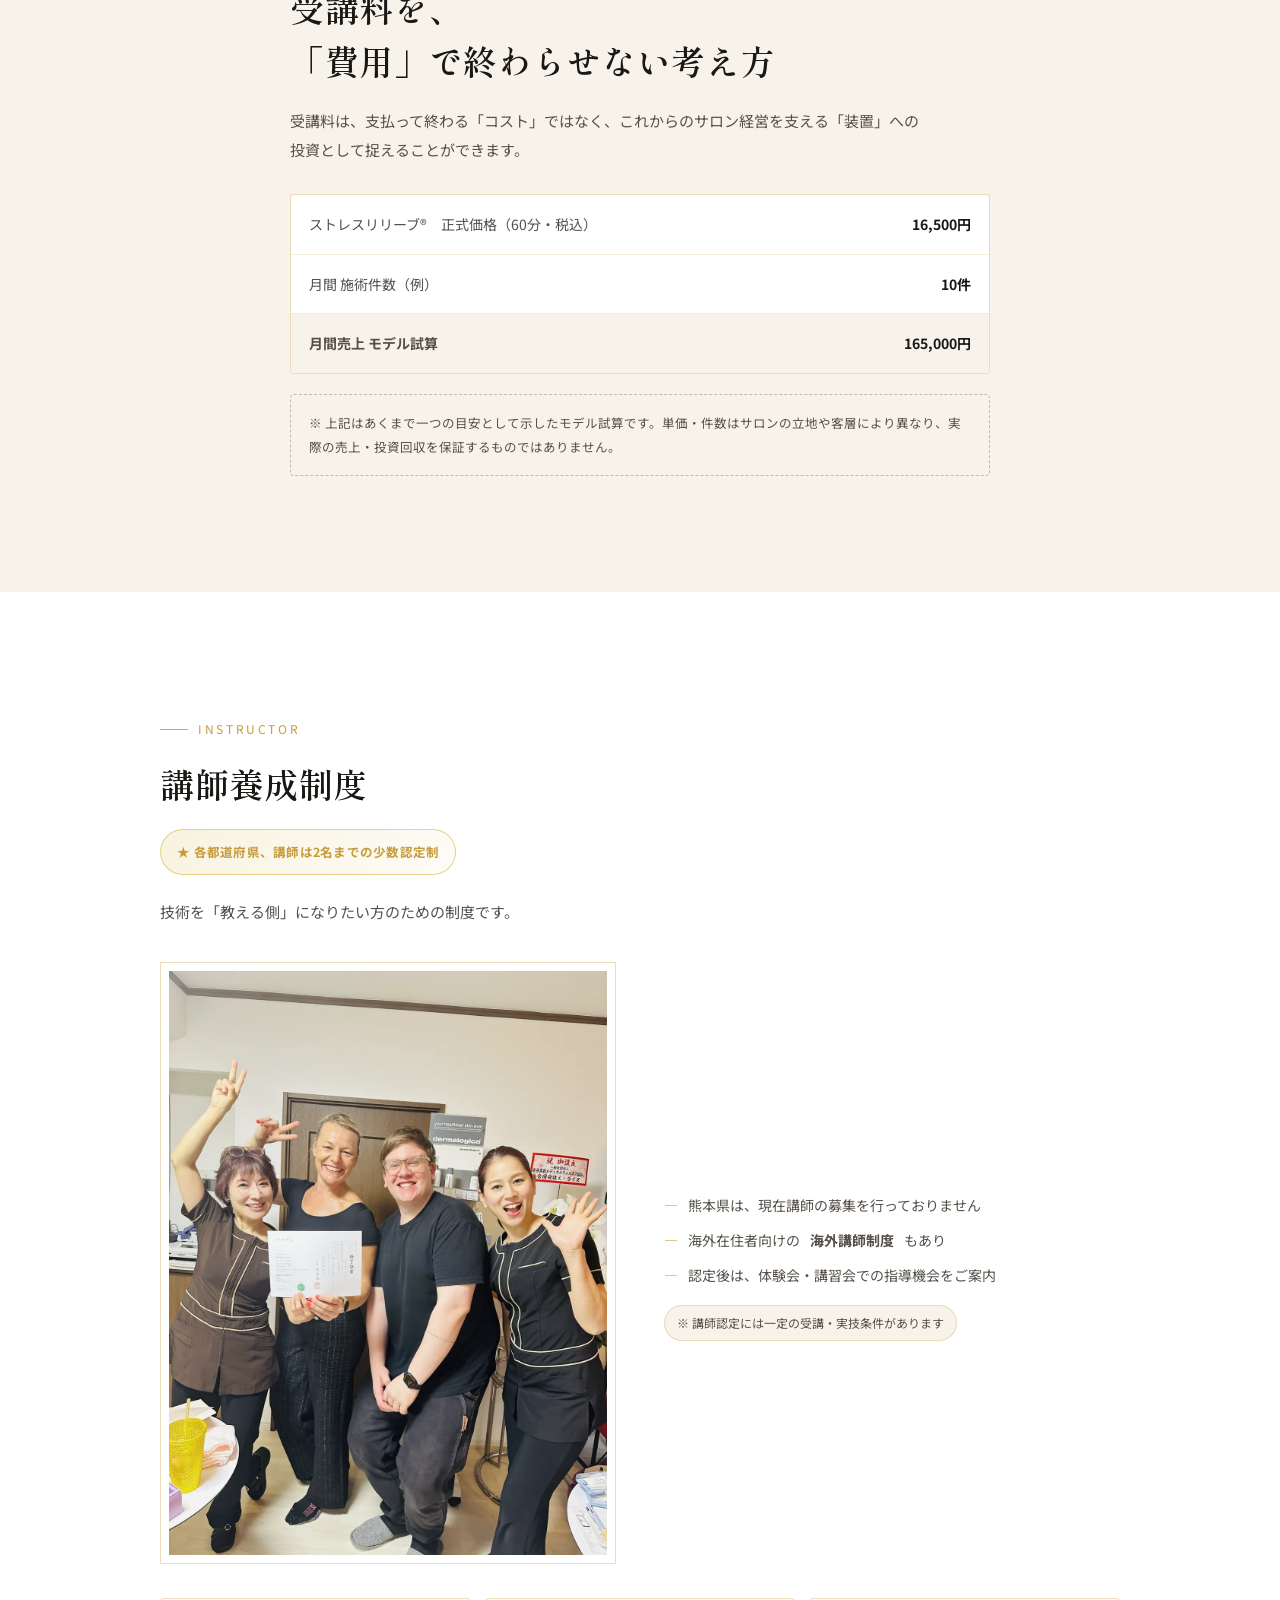
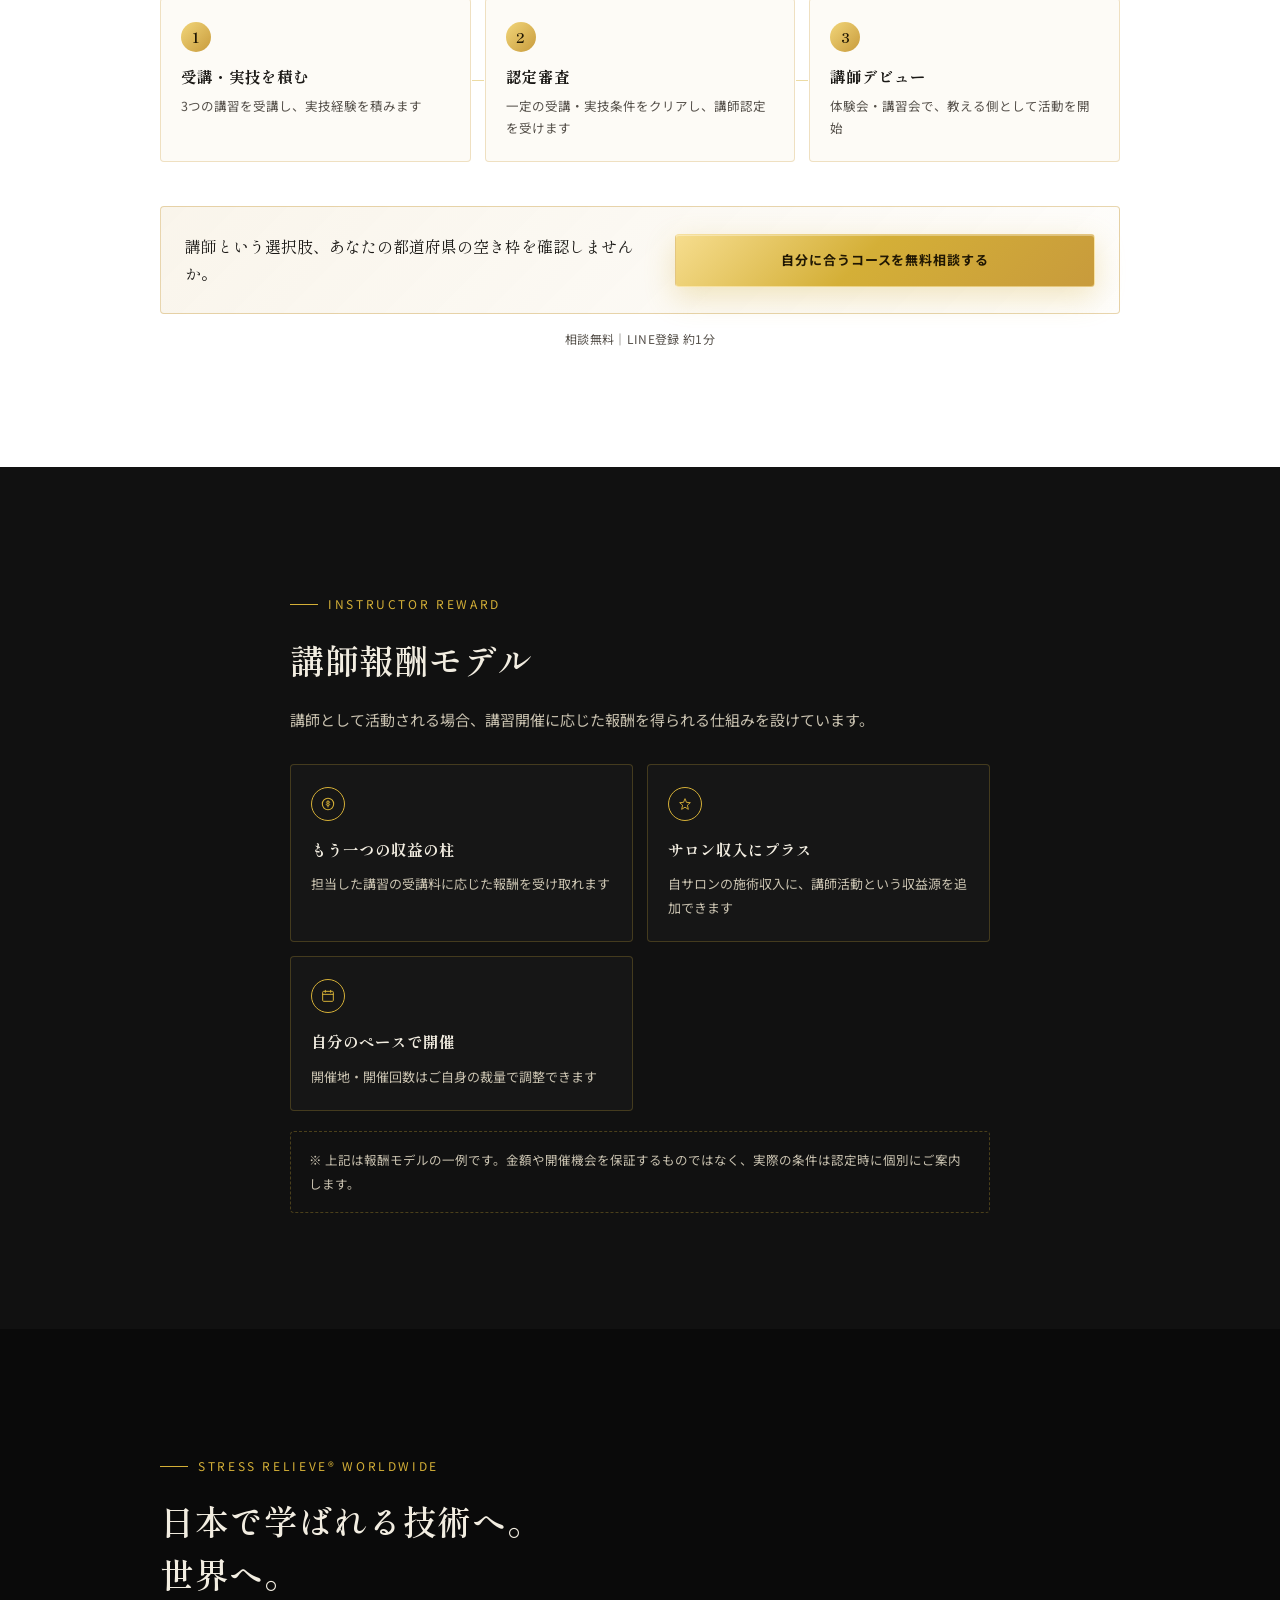
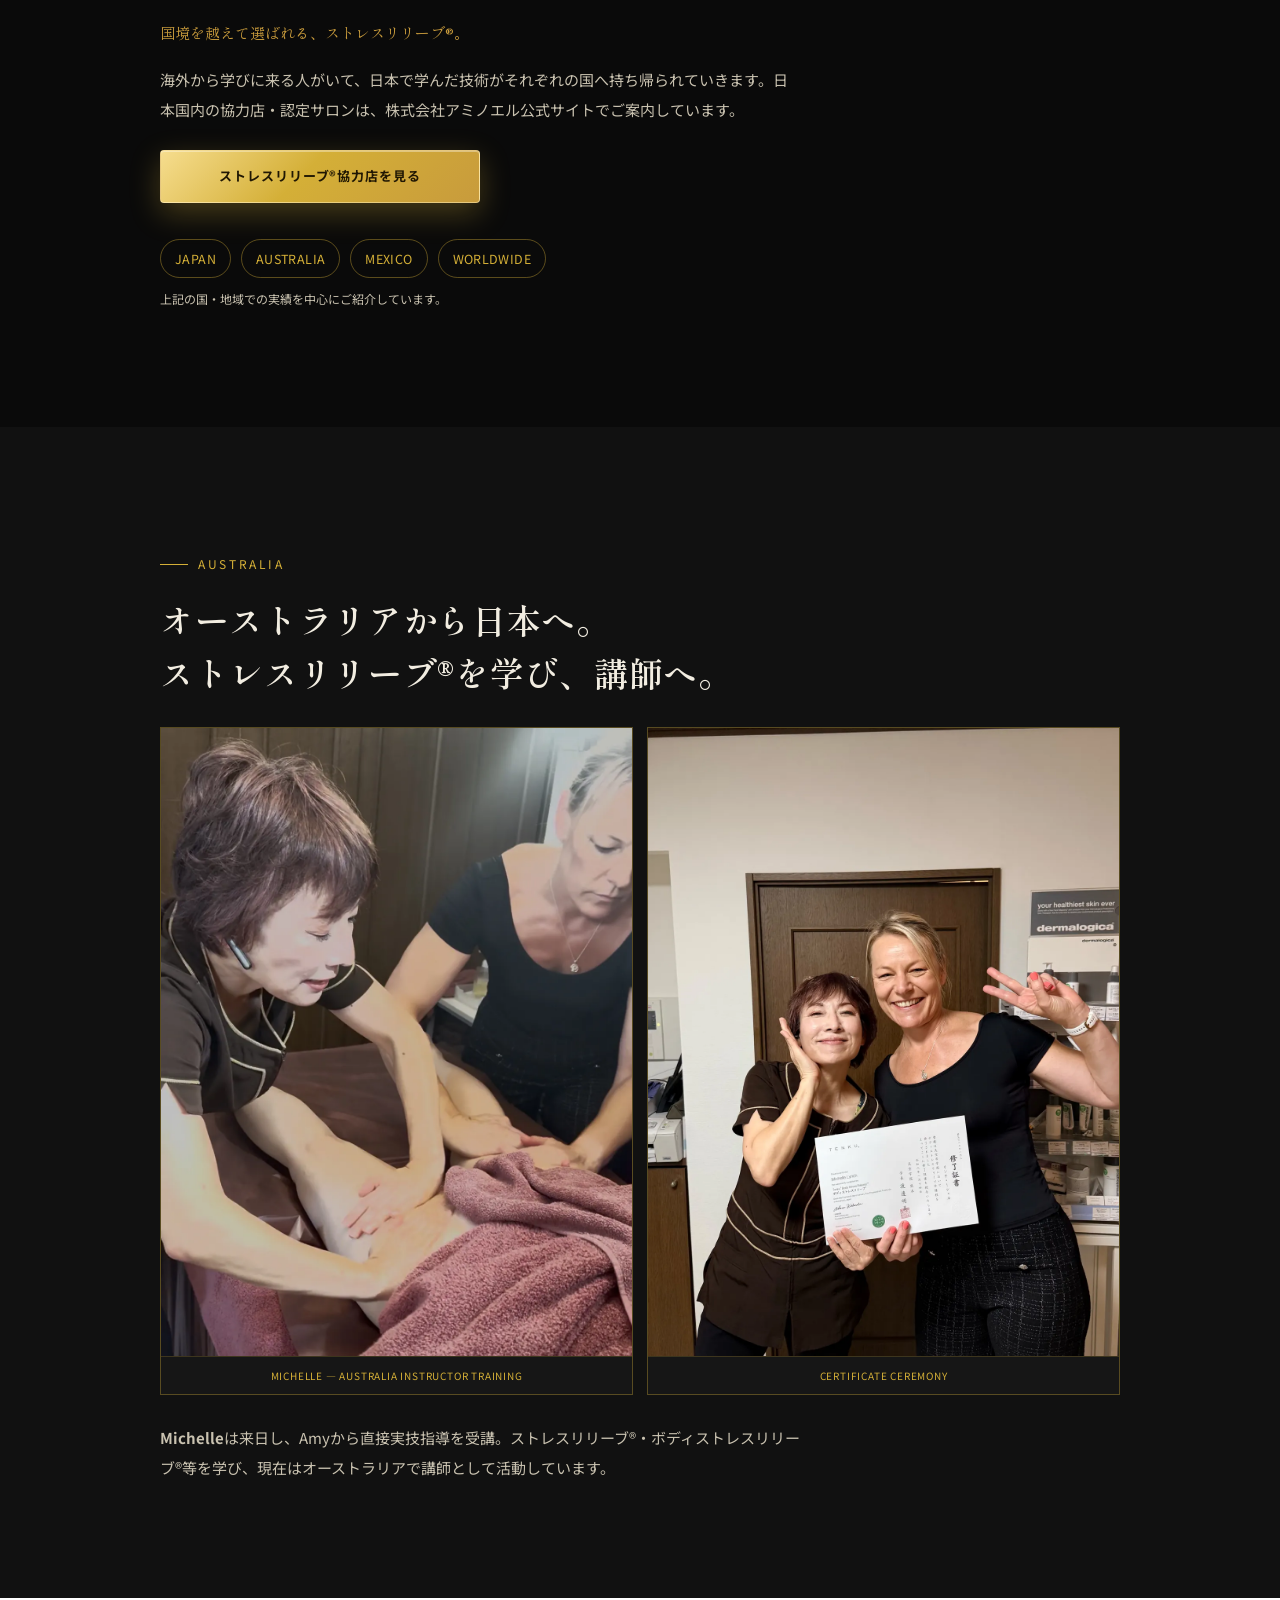
==== commit fa4a39e9: "LINE相談メッセージをキーワード完全一致に変更 - LINE公式アカウントのキーワード応答が完全一致方式のため、   コピー・自動送信される文言を長文から「ストレスリリーブ」の   キーワードのみに" ====
--- a/index.html
+++ b/index.html
@@ -75,8 +75,7 @@
       <div class="line-guide line-guide--compact">
         <p class="line-guide__label">LINE登録後、下記の内容を送ってください</p>
         <div class="line-guide__box">
-          <strong>【ストレスリリーブ®︎講習について相談希望です】</strong>
-          ① お名前　② 現在のお仕事　③ サロンの有無　④ 受講希望地域
+          <strong>ストレスリリーブ</strong>
         </div>
         <button type="button" class="btn-copy js-copy-line-message">相談内容をコピーする</button>
       </div>
@@ -915,8 +914,7 @@
       <div class="line-guide" style="margin-left:auto; margin-right:auto;">
         <p class="line-guide__label">LINE登録後、下記の内容を送ってください</p>
         <div class="line-guide__box">
-          <strong>【ストレスリリーブ®︎講習について相談希望です】</strong>
-          ① お名前<br>② 現在のお仕事<br>③ サロンの有無<br>④ 受講希望地域
+          <strong>ストレスリリーブ</strong>
         </div>
         <button type="button" class="btn-copy js-copy-line-message">相談内容をコピーする</button>
       </div>
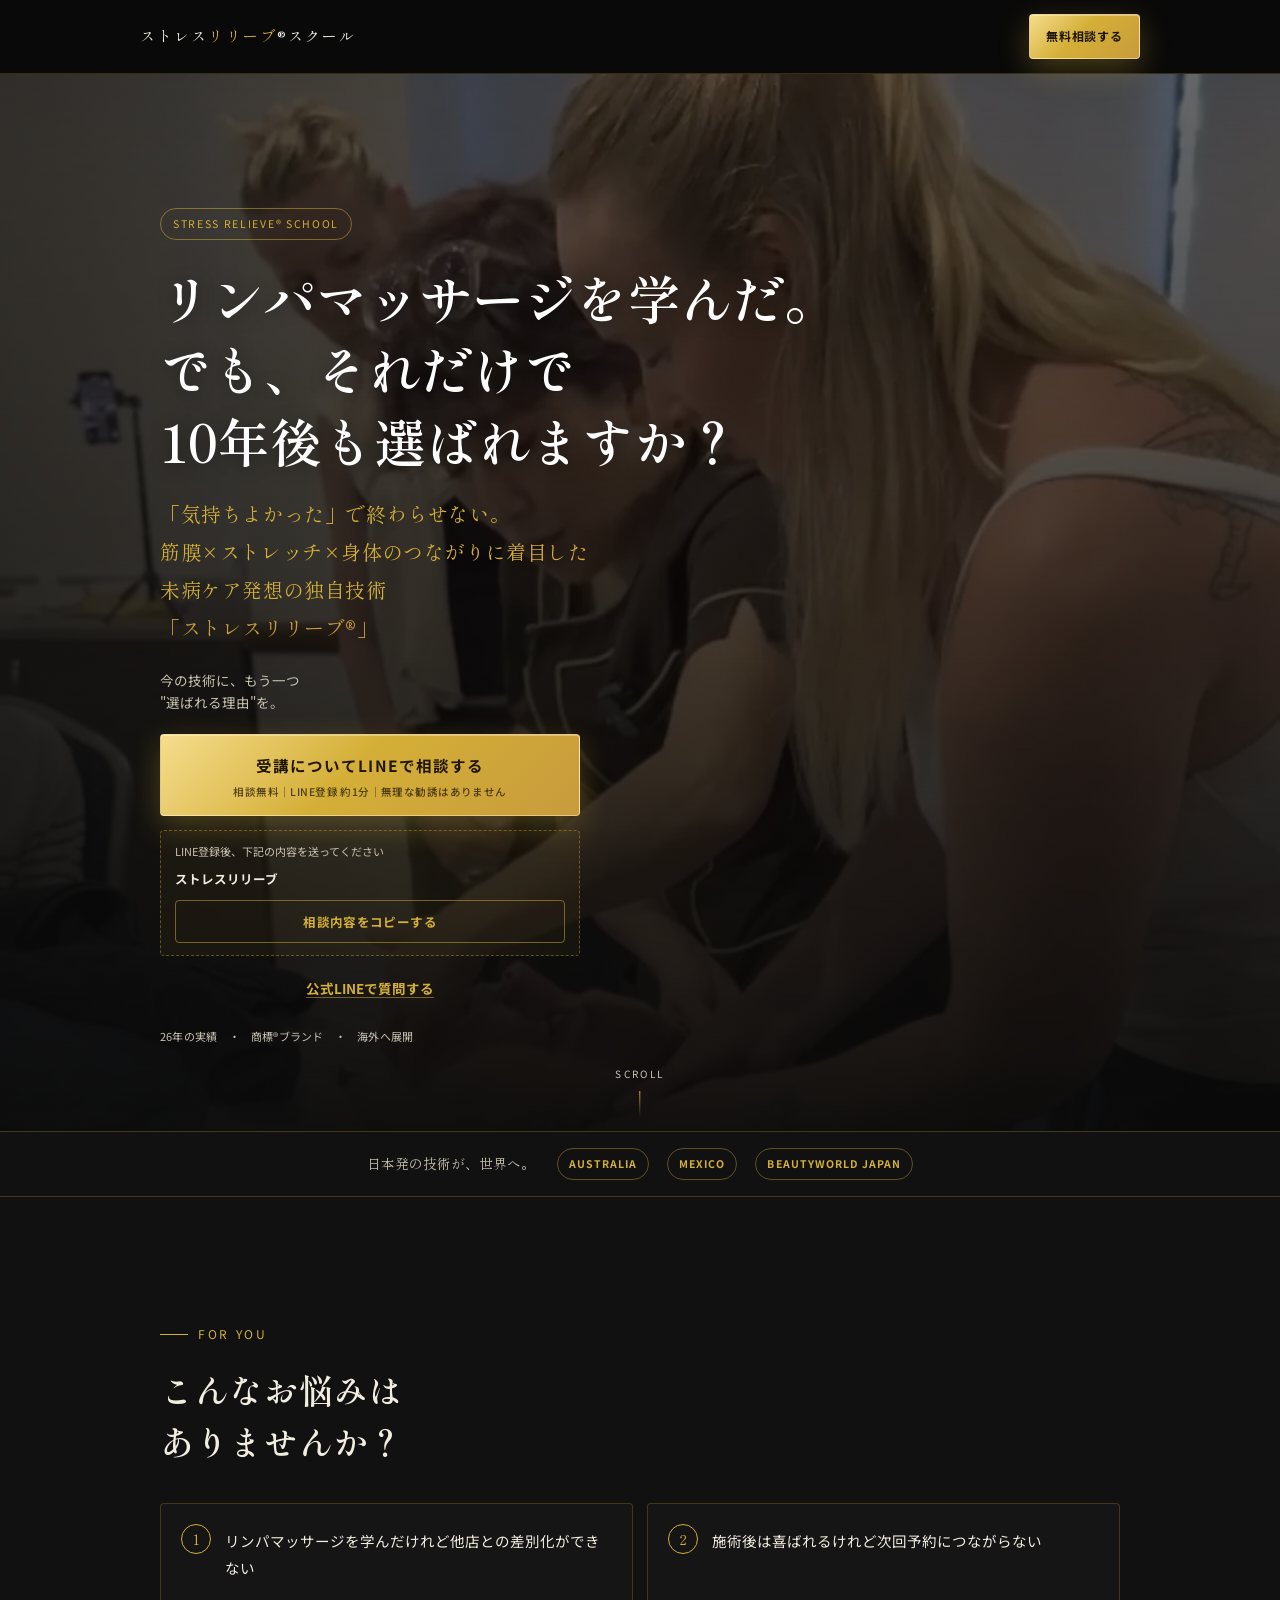
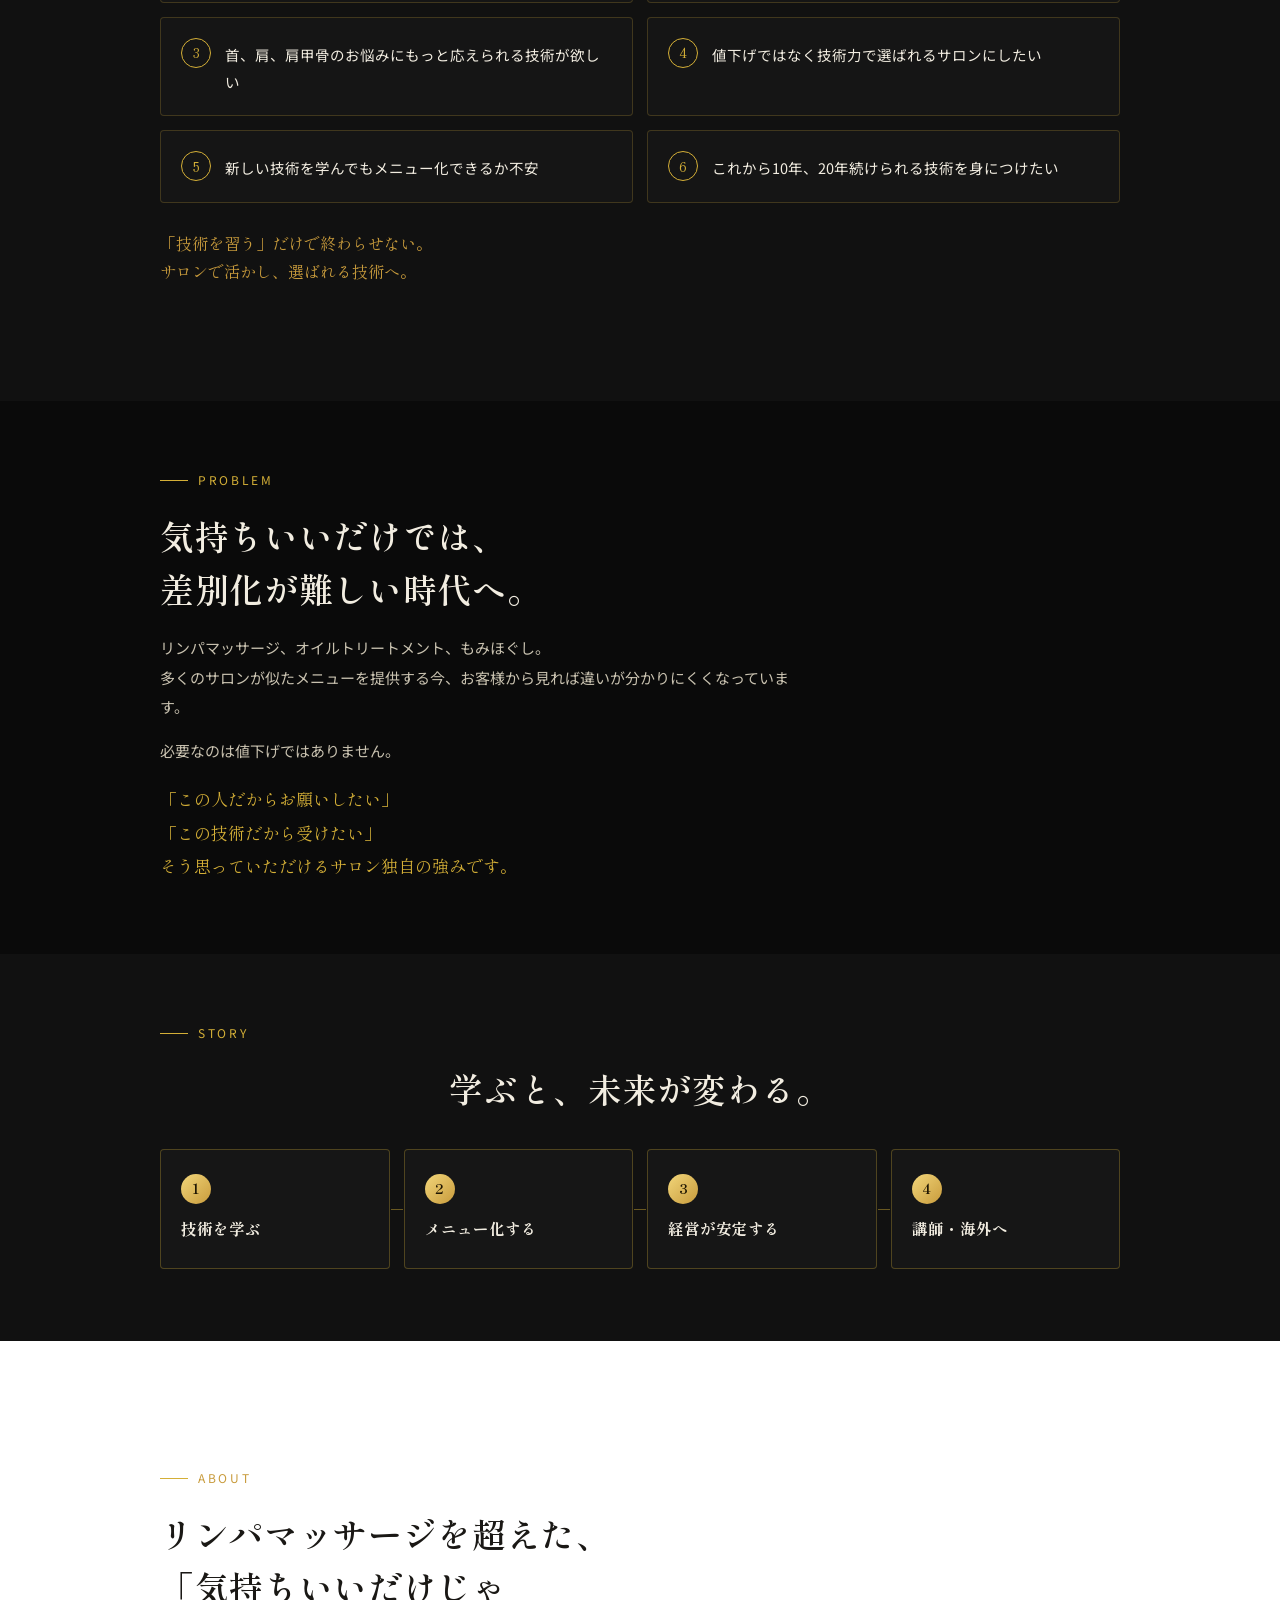
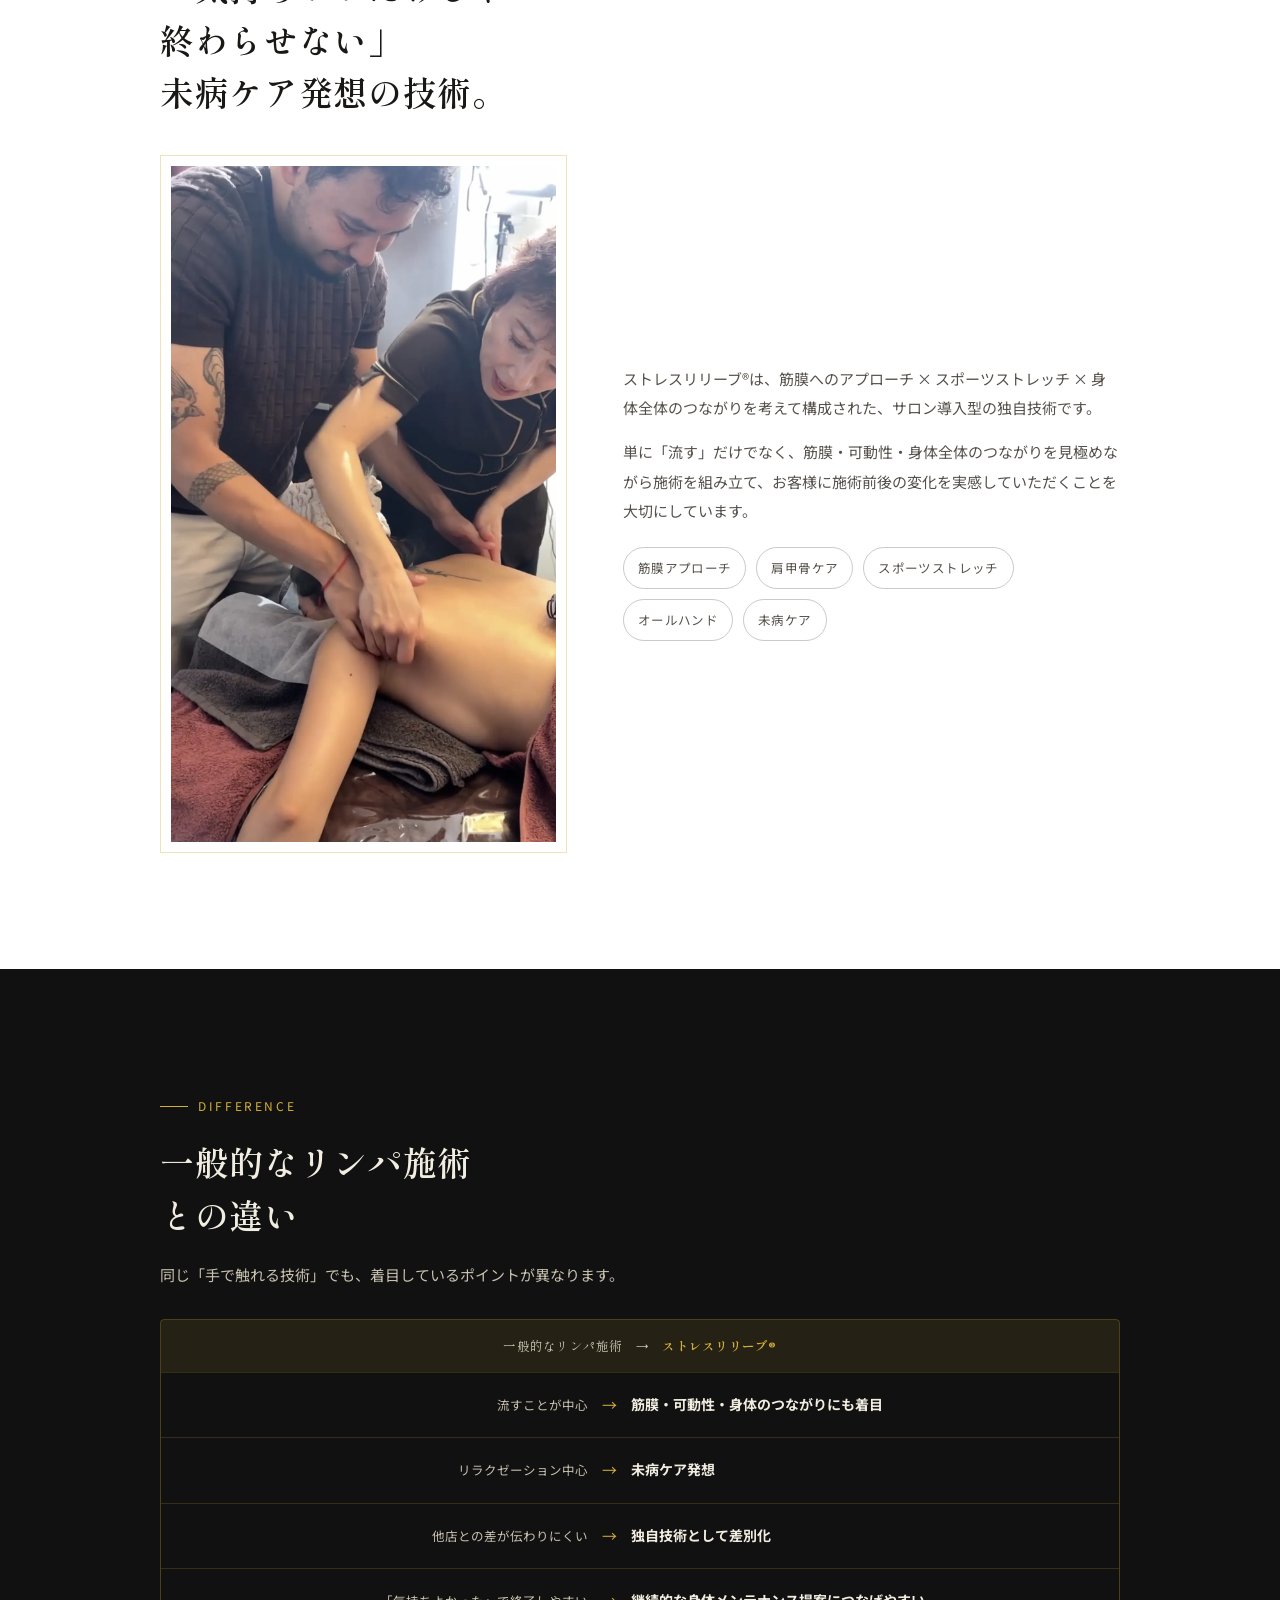
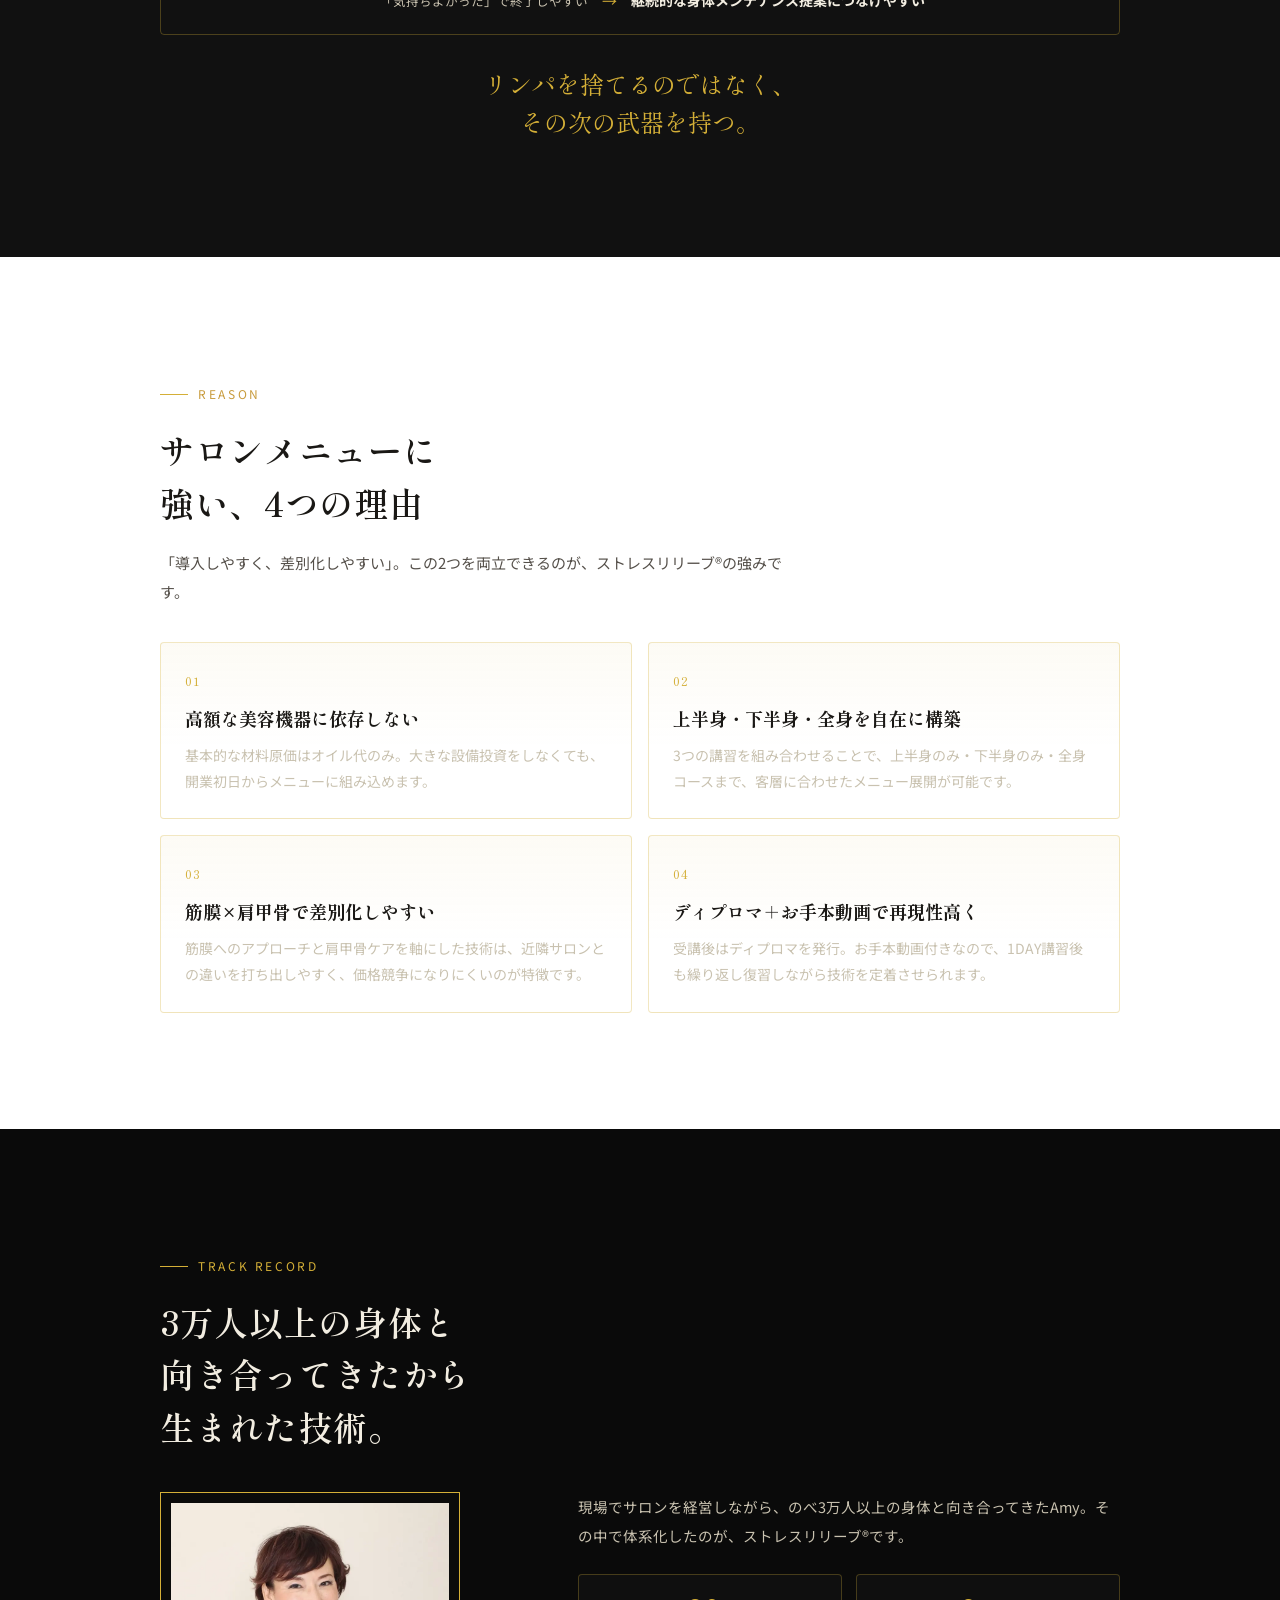
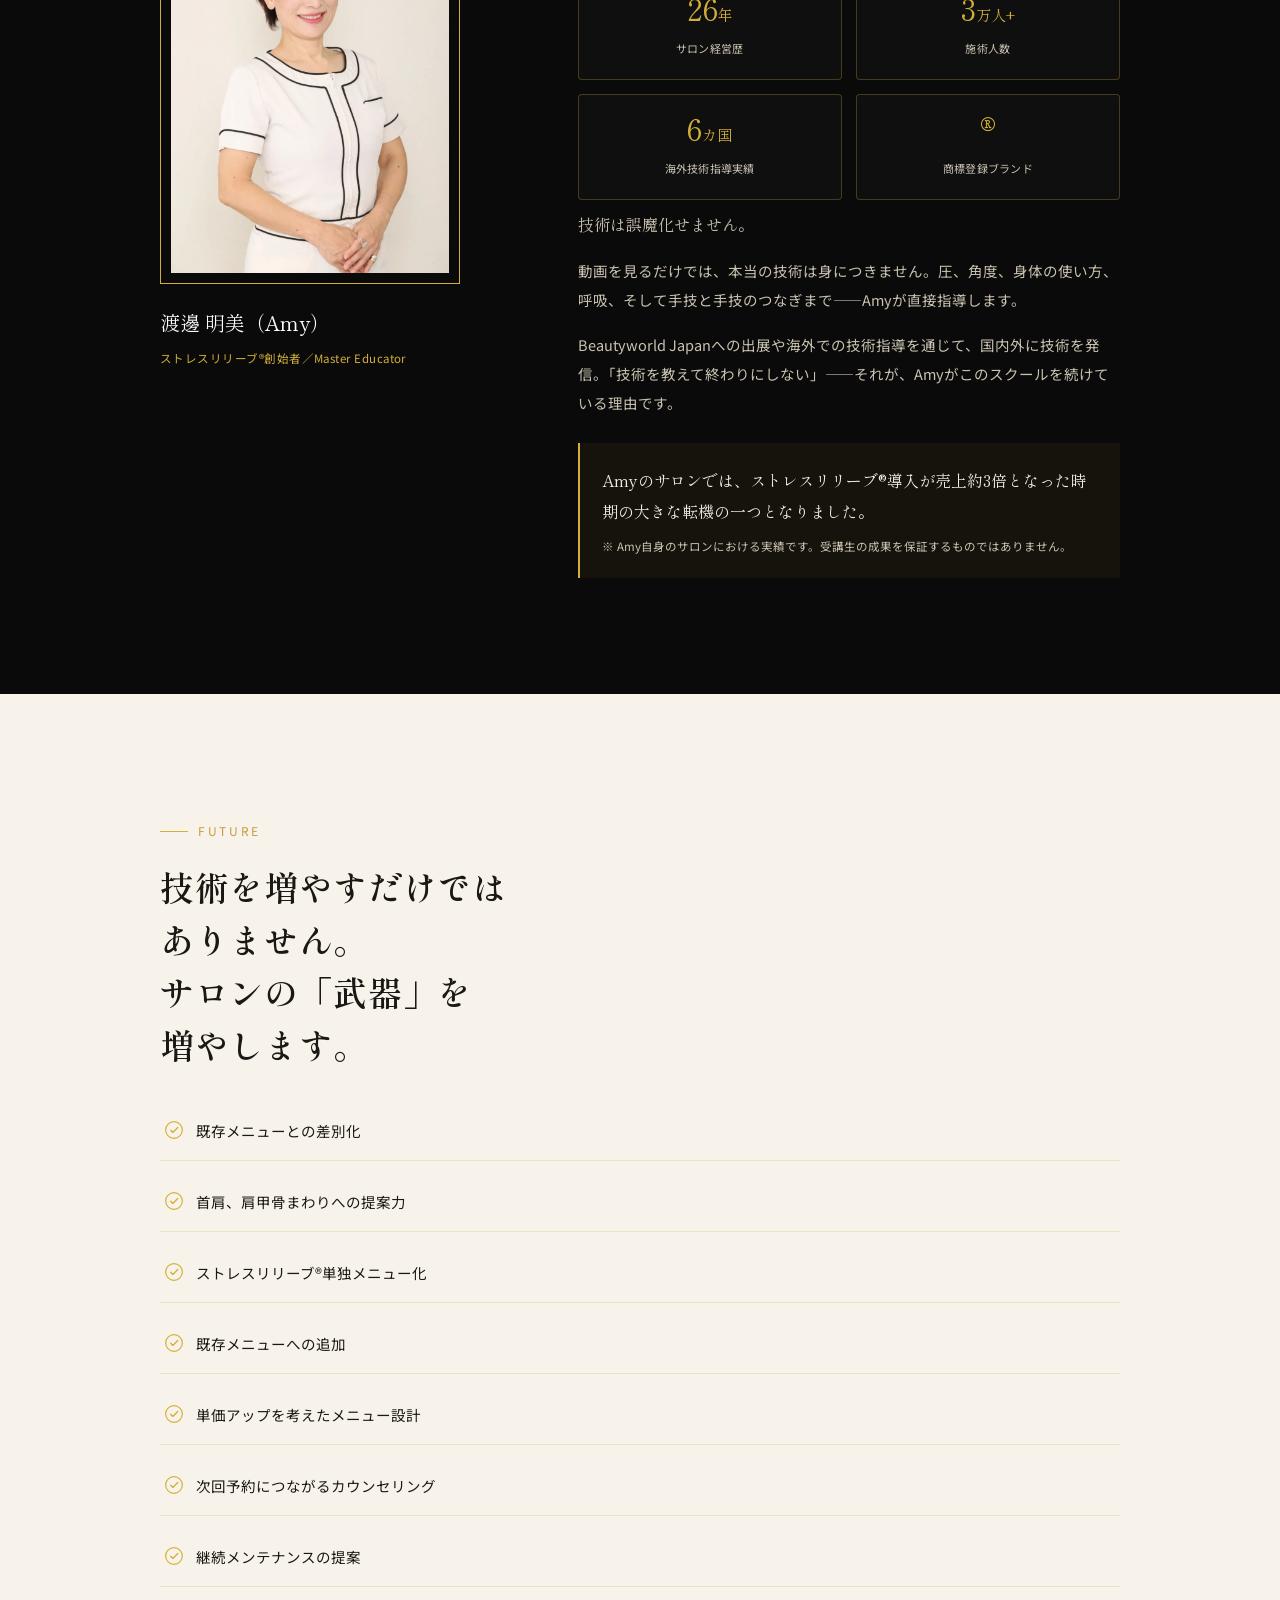
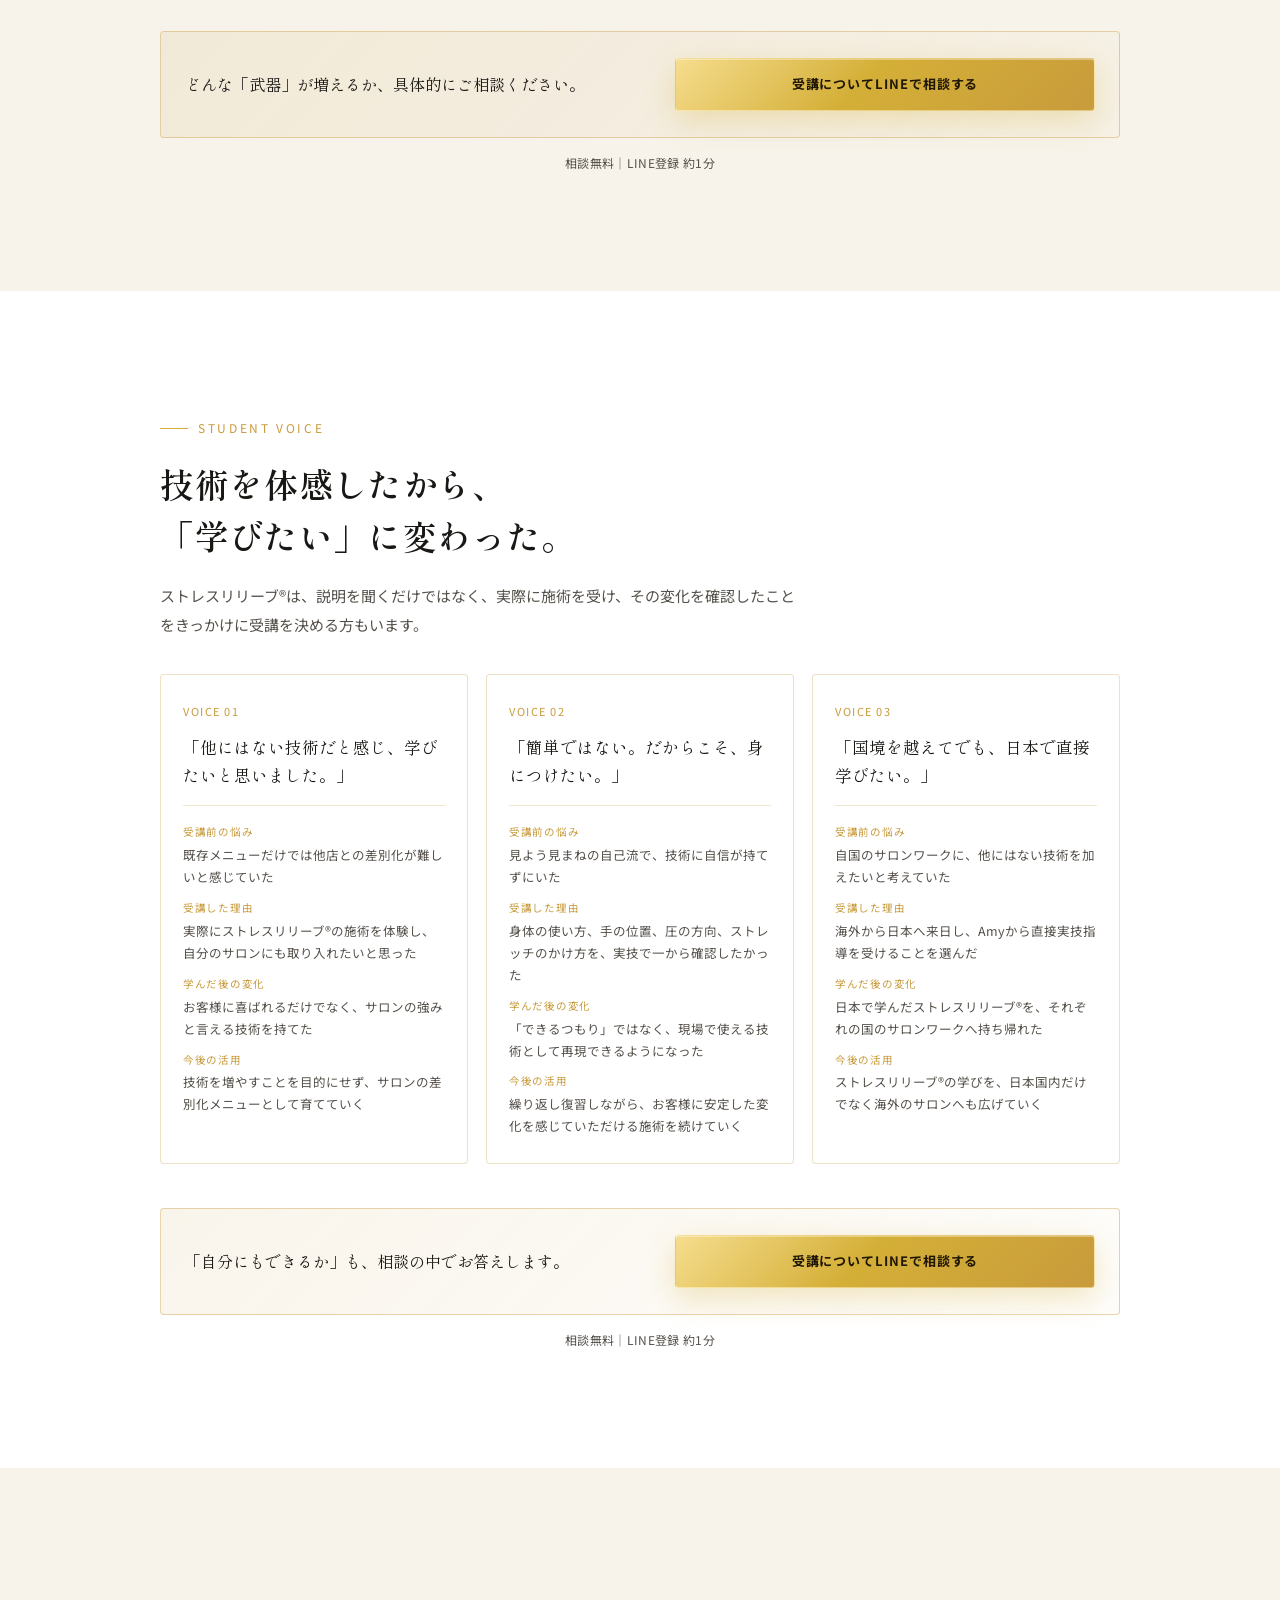
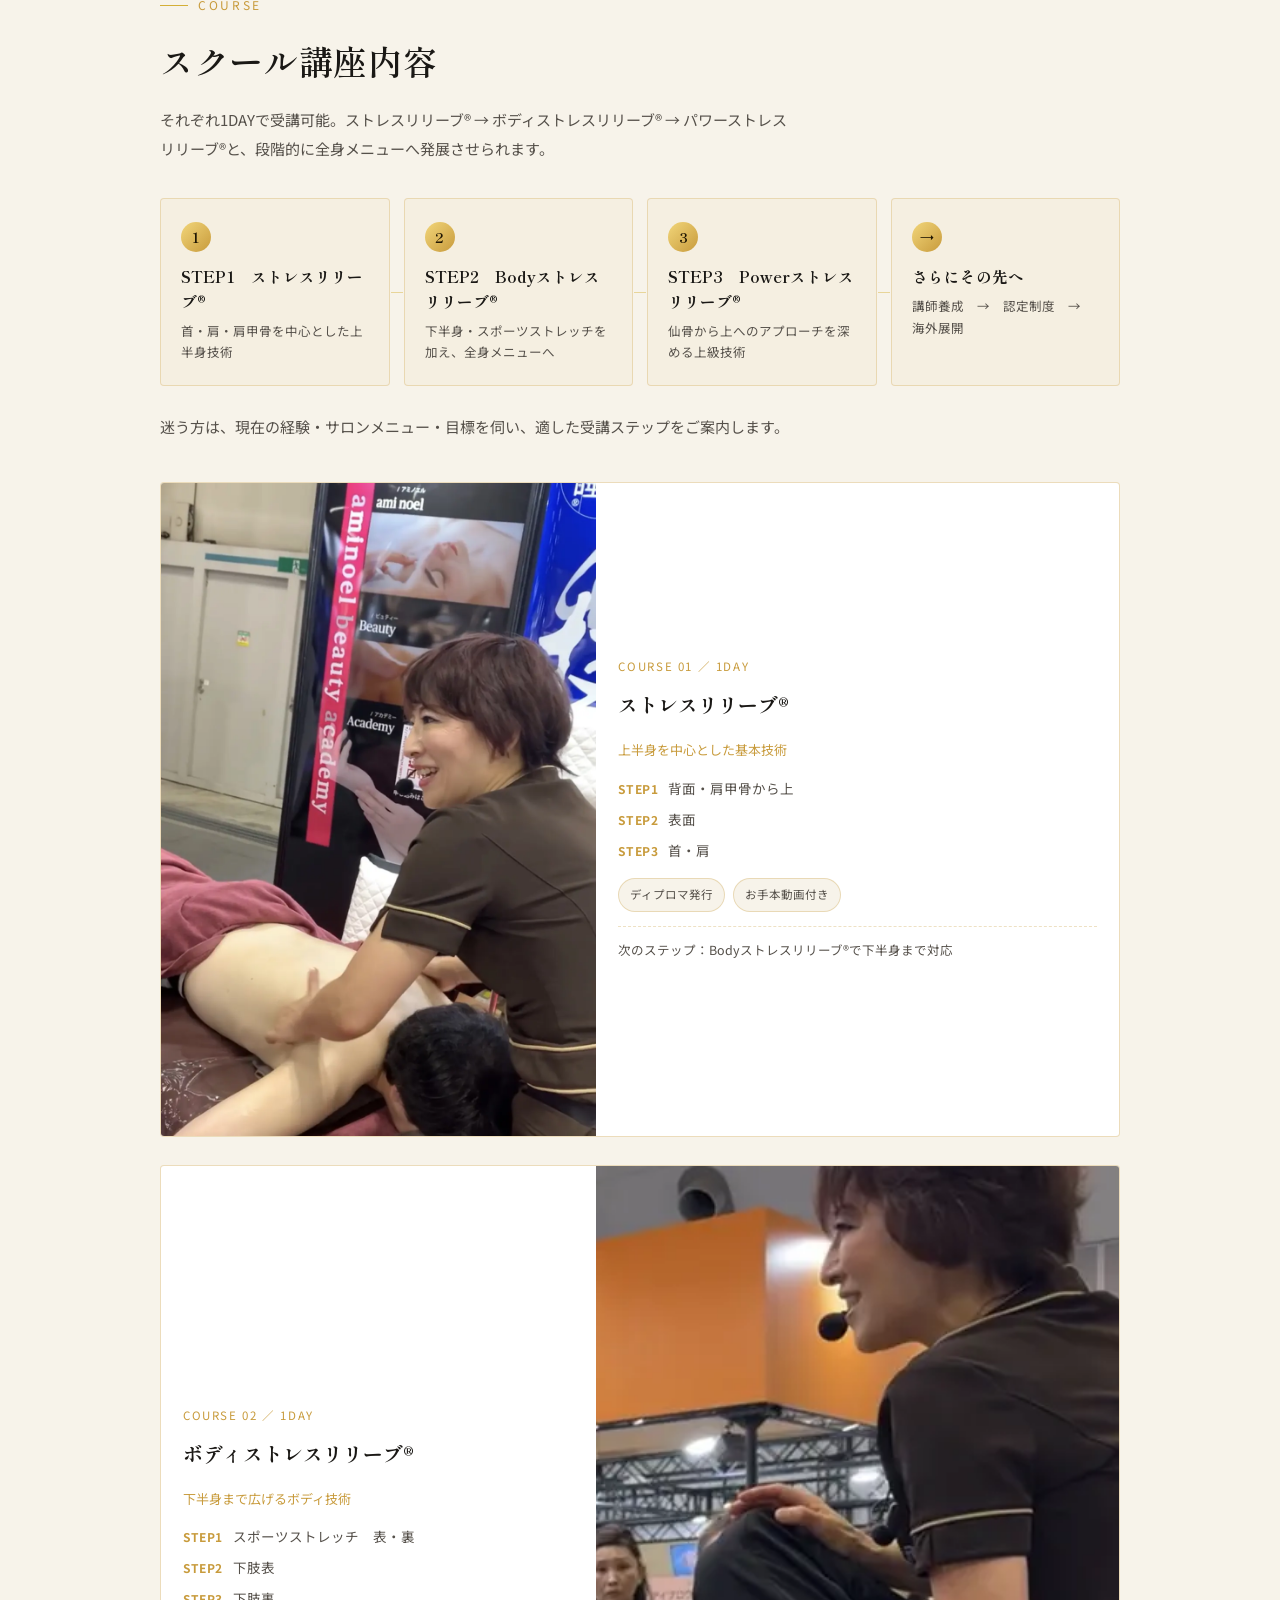
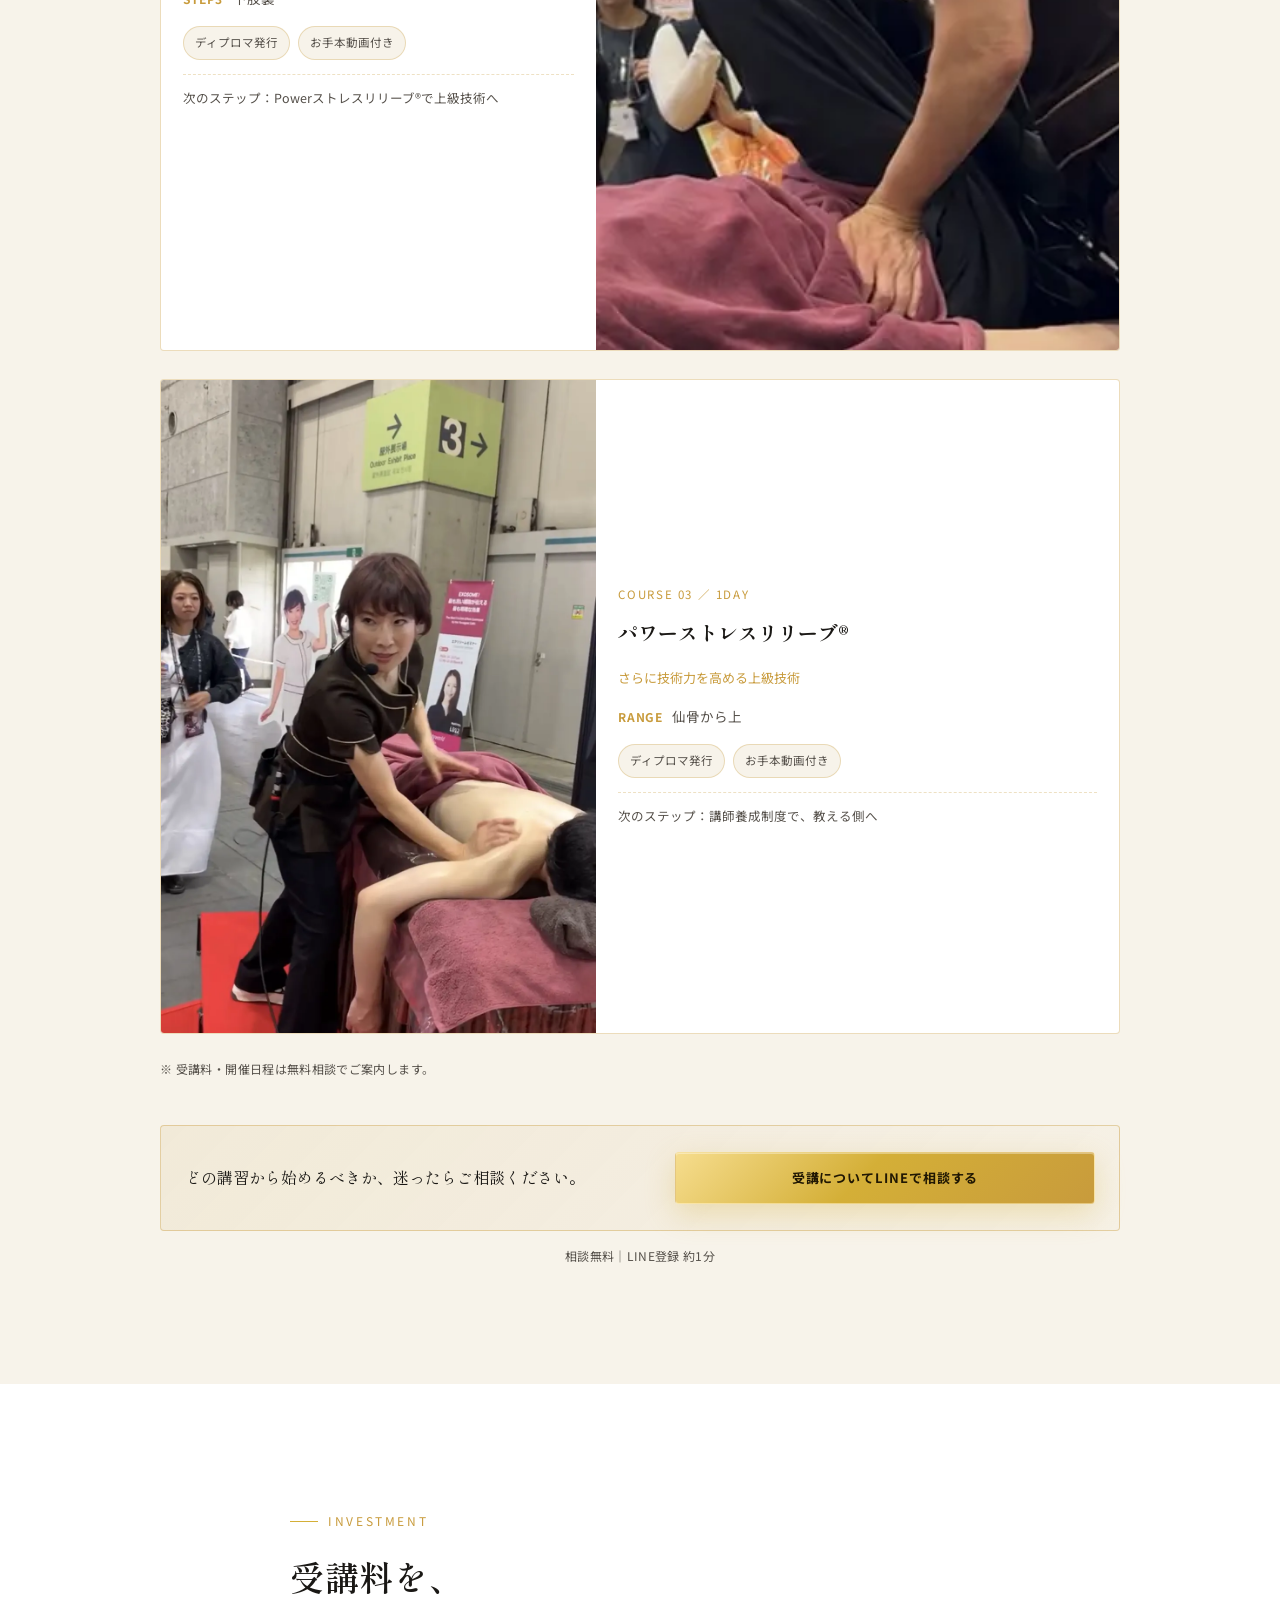
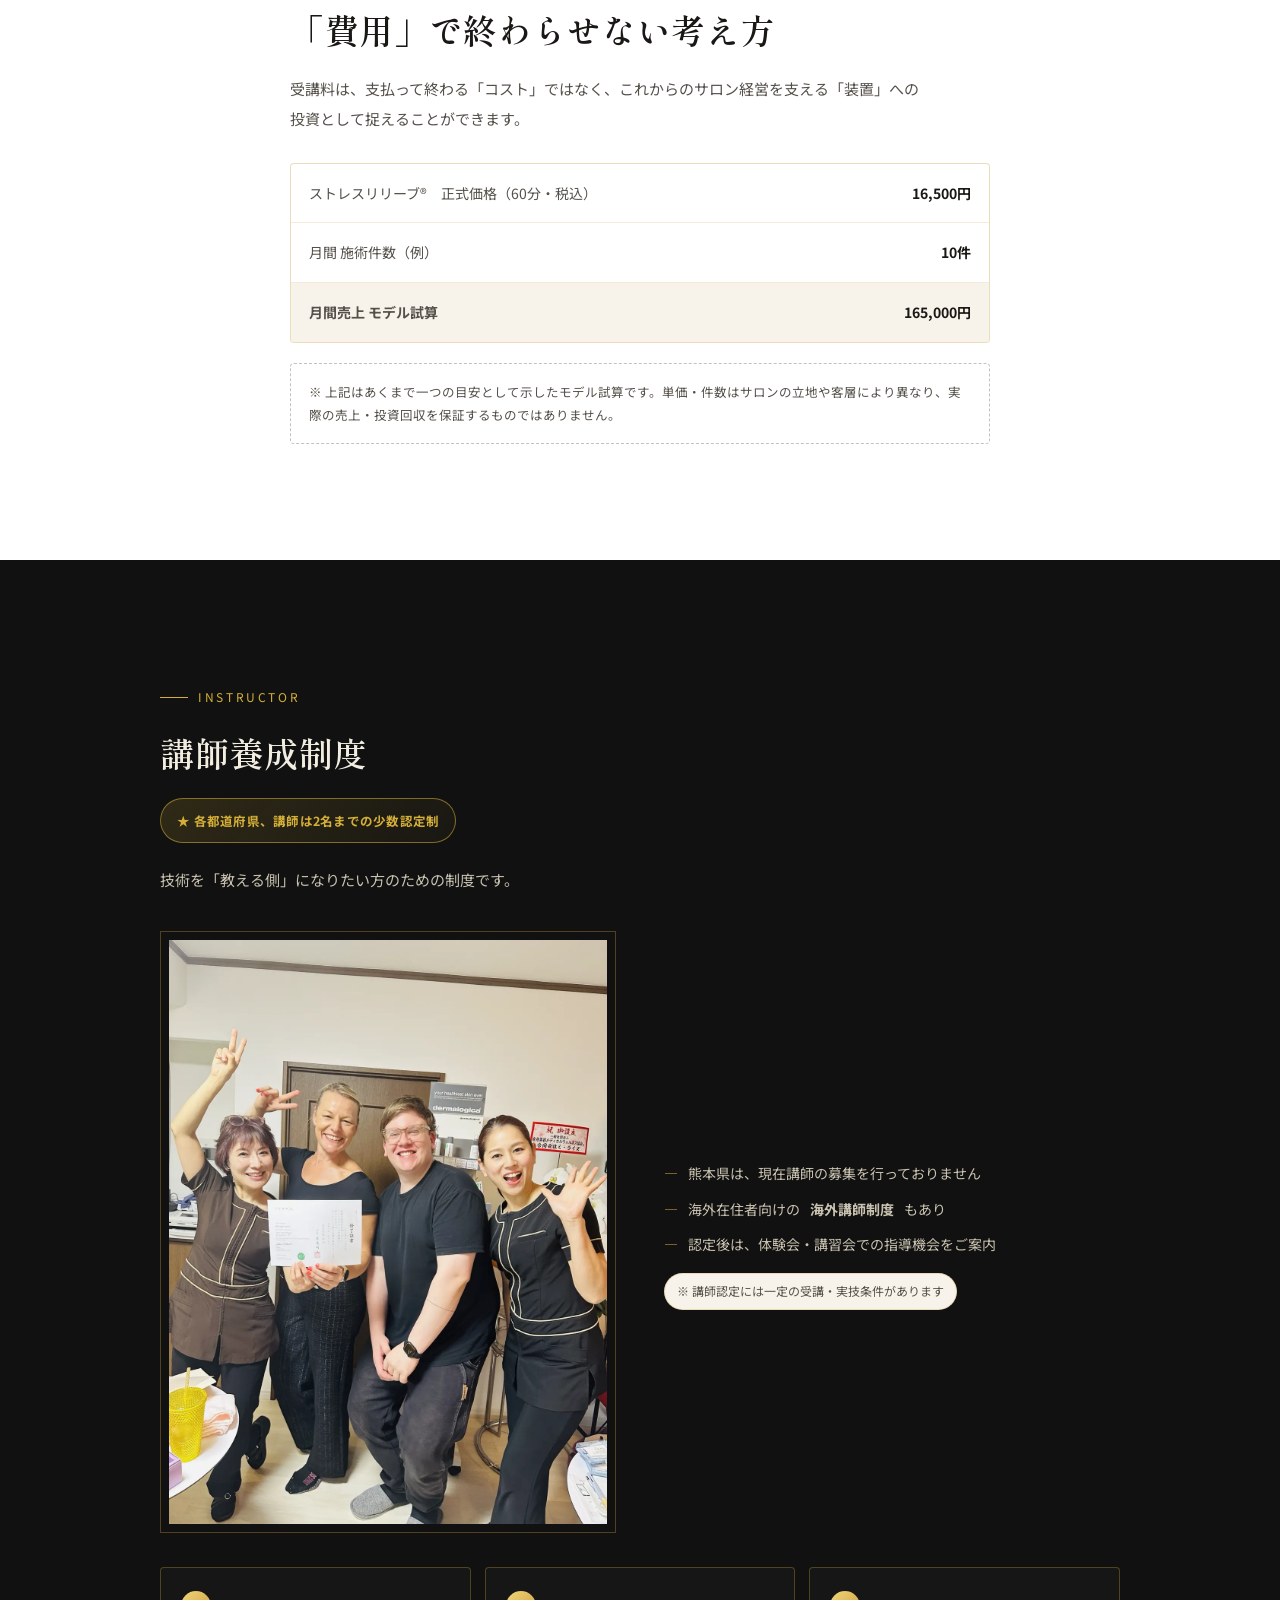
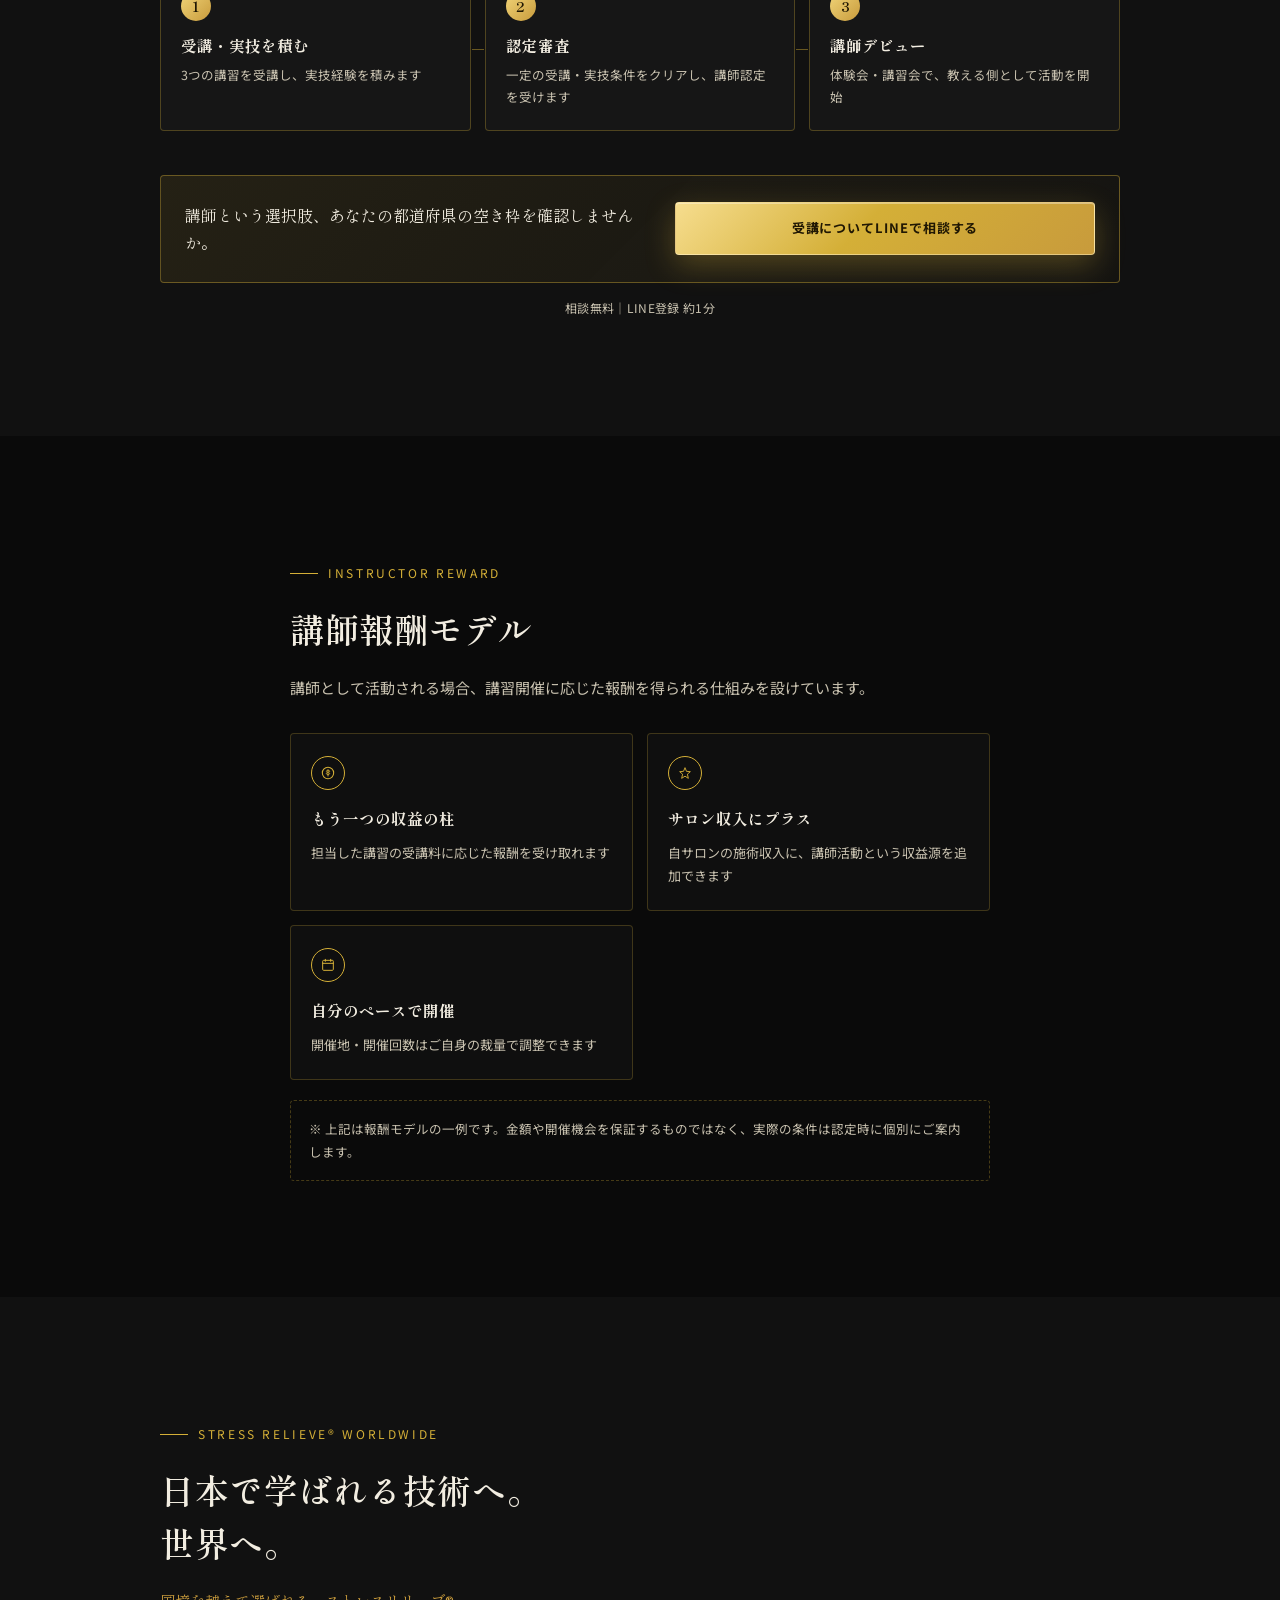
==== commit 3059ad57: "LPをスクール申込みにつながる構成へ全面刷新 目的：リンパマッサージ・オイル・ボディ施術を行うセラピスト／サロンオーナーが 「学びたい」と感じ、LINE相談・申込みへ進むLPへ再構成。  主な変更: " ====
--- a/index.html
+++ b/index.html
@@ -61,13 +61,13 @@
     </div>
     <div class="hero__content">
       <span class="hero__badge">STRESS RELIEVE® SCHOOL</span>
-      <h1 class="hero__title" id="hero-title">一回で変化を実感していただける技術を、<br>あなたのサロンの強みに。</h1>
-      <p class="hero__catch">筋膜へのアプローチ × スポーツストレッチ<br>ストレスリリーブ®︎スクール</p>
-      <p class="hero__supporting">現在の経験・サロンメニュー・目標を伺い、<br>適した受講ステップをご案内します。</p>
+      <h1 class="hero__title" id="hero-title">リンパマッサージを学んだ。<br>でも、それだけで<br>10年後も選ばれますか？</h1>
+      <p class="hero__catch">「気持ちよかった」で終わらせない。<br>筋膜×ストレッチ×身体のつながりに着目した<br>未病ケア発想の独自技術<br><span class="i-gold">「ストレスリリーブ®︎」</span></p>
+      <p class="hero__supporting">今の技術に、もう一つ<br>"選ばれる理由"を。</p>
 
       <div class="cta-stack">
         <a class="btn btn-gold btn--stacked js-cta-consult" href="#">
-          <span class="btn__label">自分に合うコースを無料相談する</span>
+          <span class="btn__label">受講についてLINEで相談する</span>
           <span class="btn-gold__sub">相談無料｜LINE登録 約1分｜無理な勧誘はありません</span>
         </a>
       </div>
@@ -97,44 +97,55 @@
     <span class="global-strip__item">BEAUTYWORLD JAPAN</span>
   </div>
 
-  <!-- 2. こんなセラピスト・サロンオーナーへ -->
+  <!-- 2. こんなお悩みありませんか？ -->
   <section class="section section--charcoal" aria-labelledby="worry-title">
     <div class="section__inner reveal">
       <span class="eyebrow">FOR YOU</span>
-      <h2 class="section__title" id="worry-title">こんなセラピスト・<br>サロンオーナーへ</h2>
+      <h2 class="section__title" id="worry-title">こんなお悩みは<br>ありませんか？</h2>
 
       <div class="worry-grid">
         <div class="worry-item">
           <span class="worry-item__mark" aria-hidden="true">1</span>
-          <p>今のメニューだけでは他店との差別化が難しい</p>
+          <p>リンパマッサージを学んだけれど他店との差別化ができない</p>
         </div>
         <div class="worry-item">
           <span class="worry-item__mark" aria-hidden="true">2</span>
-          <p>技術には自信があるのに、売上につながらない</p>
+          <p>施術後は喜ばれるけれど次回予約につながらない</p>
         </div>
         <div class="worry-item">
           <span class="worry-item__mark" aria-hidden="true">3</span>
-          <p>お客様が変化を実感できる技術を身につけたい</p>
+          <p>首、肩、肩甲骨のお悩みにもっと応えられる技術が欲しい</p>
         </div>
         <div class="worry-item">
           <span class="worry-item__mark" aria-hidden="true">4</span>
-          <p>客単価・リピートにつながるメニューを作りたい</p>
+          <p>値下げではなく技術力で選ばれるサロンにしたい</p>
         </div>
         <div class="worry-item">
           <span class="worry-item__mark" aria-hidden="true">5</span>
-          <p>上半身だけでなく全身へ技術を広げたい</p>
+          <p>新しい技術を学んでもメニュー化できるか不安</p>
         </div>
         <div class="worry-item">
           <span class="worry-item__mark" aria-hidden="true">6</span>
-          <p>将来は講師・スクール運営・海外展開にも挑戦したい</p>
+          <p>これから10年、20年続けられる技術を身につけたい</p>
         </div>
       </div>
       <p class="section__sub" style="margin-top:26px; font-family:var(--font-serif); font-size:16px; line-height:1.75; color:var(--c-gold-deep);">「技術を習う」だけで終わらせない。<br>サロンで活かし、選ばれる技術へ。</p>
     </div>
   </section>
 
-  <!-- 1.5 学ぶと未来が変わる（4ステップ・ブリッジ） -->
-  <section class="section section--black section--tight" aria-labelledby="story-title">
+  <!-- 3. 問題提起 -->
+  <section class="section section--black section--tight" aria-labelledby="problem-title">
+    <div class="section__inner reveal">
+      <span class="eyebrow">PROBLEM</span>
+      <h2 class="section__title" id="problem-title">気持ちいいだけでは、<br>差別化が難しい時代へ。</h2>
+      <p class="section__sub">リンパマッサージ、オイルトリートメント、もみほぐし。<br>多くのサロンが似たメニューを提供する今、お客様から見れば違いが分かりにくくなっています。</p>
+      <p class="section__sub">必要なのは値下げではありません。</p>
+      <p class="section__sub" style="font-family:var(--font-serif); font-size:17px; color:var(--c-gold);">「この人だからお願いしたい」<br>「この技術だから受けたい」<br>そう思っていただけるサロン独自の強みです。</p>
+    </div>
+  </section>
+
+  <!-- 3.5 学ぶと未来が変わる（4ステップ・ブリッジ） -->
+  <section class="section section--charcoal section--tight" aria-labelledby="story-title">
     <div class="section__inner reveal">
       <span class="eyebrow" style="margin-left:auto;margin-right:auto;">STORY</span>
       <h2 class="section__title" id="story-title" style="text-align:center;">学ぶと、未来が変わる。</h2>
@@ -160,11 +171,11 @@
     </div>
   </section>
 
-  <!-- 3. ストレスリリーブ®︎とは -->
+  <!-- 4. ストレスリリーブ®︎とは -->
   <section class="section section--white" aria-labelledby="about-title">
     <div class="section__inner reveal">
       <span class="eyebrow" style="color:var(--c-gold-deep)">ABOUT</span>
-      <h2 class="section__title" id="about-title">筋膜 × スポーツストレッチ<br>から生まれた<br>ストレスリリーブ®︎</h2>
+      <h2 class="section__title" id="about-title">リンパマッサージを超えた、<br>「気持ちいいだけじゃ<br>終わらせない」<br>未病ケア発想の技術。</h2>
 
       <div class="about-layout">
         <figure class="about-layout__figure">
@@ -175,10 +186,10 @@
         </figure>
         <div>
           <p class="section__sub">
-            ストレスリリーブ®︎は、筋膜へのアプローチとスポーツストレッチを組み合わせた、サロン導入型のオリジナル技術です。
+            ストレスリリーブ®︎は、筋膜へのアプローチ × スポーツストレッチ × 身体全体のつながりを考えて構成された、サロン導入型の独自技術です。
           </p>
           <p class="section__sub">
-            身体の状態を見極めながら施術を組み立て、お客様に施術前後の変化を実感していただくことを大切にしています。
+            単に「流す」だけでなく、筋膜・可動性・身体全体のつながりを見極めながら施術を組み立て、お客様に施術前後の変化を実感していただくことを大切にしています。
           </p>
           <div class="about-keywords">
             <span class="keyword-chip">筋膜アプローチ</span>
@@ -192,10 +203,45 @@
     </div>
   </section>
 
-  <!-- 4. サロンメニューに強い4つの理由 -->
-  <section class="section section--charcoal" aria-labelledby="reason-title">
-    <div class="section__inner reveal">
-      <span class="eyebrow">REASON</span>
+  <!-- 5. 一般的なリンパ施術との違い -->
+  <section class="section section--charcoal" aria-labelledby="compare-title">
+    <div class="section__inner reveal">
+      <span class="eyebrow">DIFFERENCE</span>
+      <h2 class="section__title" id="compare-title">一般的なリンパ施術<br>との違い</h2>
+      <p class="section__sub">同じ「手で触れる技術」でも、着目しているポイントが異なります。</p>
+
+      <div class="compare-table">
+        <p class="compare-table__head">一般的なリンパ施術　<span aria-hidden="true">→</span>　<span class="is-gold">ストレスリリーブ®︎</span></p>
+        <div class="compare-table__row">
+          <span class="compare-table__before">流すことが中心</span>
+          <span class="compare-table__arrow" aria-hidden="true">→</span>
+          <span class="compare-table__after">筋膜・可動性・身体のつながりにも着目</span>
+        </div>
+        <div class="compare-table__row">
+          <span class="compare-table__before">リラクゼーション中心</span>
+          <span class="compare-table__arrow" aria-hidden="true">→</span>
+          <span class="compare-table__after">未病ケア発想</span>
+        </div>
+        <div class="compare-table__row">
+          <span class="compare-table__before">他店との差が伝わりにくい</span>
+          <span class="compare-table__arrow" aria-hidden="true">→</span>
+          <span class="compare-table__after">独自技術として差別化</span>
+        </div>
+        <div class="compare-table__row">
+          <span class="compare-table__before">「気持ちよかった」で終了しやすい</span>
+          <span class="compare-table__arrow" aria-hidden="true">→</span>
+          <span class="compare-table__after">継続的な身体メンテナンス提案につなげやすい</span>
+        </div>
+      </div>
+
+      <p class="compare-statement">リンパを捨てるのではなく、<br>その次の武器を持つ。</p>
+    </div>
+  </section>
+
+  <!-- 5.5 サロンメニューに強い4つの理由 -->
+  <section class="section section--white" aria-labelledby="reason-title">
+    <div class="section__inner reveal">
+      <span class="eyebrow" style="color:var(--c-gold-deep)">REASON</span>
       <h2 class="section__title" id="reason-title">サロンメニューに<br>強い、4つの理由</h2>
       <p class="section__sub">「導入しやすく、差別化しやすい」。この2つを両立できるのが、ストレスリリーブ®︎の強みです。</p>
 
@@ -224,12 +270,159 @@
     </div>
   </section>
 
-  <!-- 5. 3つの講習 -->
-  <section class="section section--white" aria-labelledby="course-title">
+  <!-- 6. 開発者・Amyの実績 -->
+  <section class="section section--black" aria-labelledby="profile-title">
+    <div class="section__inner reveal">
+      <span class="eyebrow">TRACK RECORD</span>
+      <h2 class="section__title" id="profile-title">3万人以上の身体と<br>向き合ってきたから<br>生まれた技術。</h2>
+
+      <div class="profile-layout">
+        <div>
+          <div class="profile-photo">
+            <picture>
+              <source srcset="images/amy-profile.webp" type="image/webp">
+              <img src="images/amy-profile.jpg" alt="ストレスリリーブ®︎創始者 Amy（渡邊明美）" width="900" height="1360" loading="lazy">
+            </picture>
+          </div>
+          <div class="profile-name">
+            <span class="profile-name__ja">渡邊 明美（Amy）</span>
+            <span class="profile-name__en">ストレスリリーブ®︎創始者／Master Educator</span>
+          </div>
+        </div>
+        <div class="profile-body">
+          <p>現場でサロンを経営しながら、のべ3万人以上の身体と向き合ってきたAmy。その中で体系化したのが、ストレスリリーブ®︎です。</p>
+
+          <div class="stat-grid">
+            <div class="stat-grid__item">
+              <span class="stat-grid__num">26<span style="font-size:0.5em;">年</span></span>
+              <span class="stat-grid__label">サロン経営歴</span>
+            </div>
+            <div class="stat-grid__item">
+              <span class="stat-grid__num">3<span style="font-size:0.5em;">万人+</span></span>
+              <span class="stat-grid__label">施術人数</span>
+            </div>
+            <div class="stat-grid__item">
+              <span class="stat-grid__num">6<span style="font-size:0.5em;">カ国</span></span>
+              <span class="stat-grid__label">海外技術指導実績</span>
+            </div>
+            <div class="stat-grid__item">
+              <span class="stat-grid__num">®</span>
+              <span class="stat-grid__label">商標登録ブランド</span>
+            </div>
+          </div>
+
+          <p class="i-gold" style="font-family:var(--font-serif); font-size:16px;">技術は誤魔化せません。</p>
+          <p>動画を見るだけでは、本当の技術は身につきません。圧、角度、身体の使い方、呼吸、そして手技と手技のつなぎまで——Amyが直接指導します。</p>
+          <p>Beautyworld Japanへの出展や海外での技術指導を通じて、国内外に技術を発信。「技術を教えて終わりにしない」——それが、Amyがこのスクールを続けている理由です。</p>
+
+          <div class="stat-quote">
+            <p>Amyのサロンでは、ストレスリリーブ®︎導入が売上約3倍となった時期の大きな転機の一つとなりました。</p>
+            <small>※ Amy自身のサロンにおける実績です。受講生の成果を保証するものではありません。</small>
+          </div>
+        </div>
+      </div>
+    </div>
+  </section>
+
+  <!-- 7. 受講後の未来 -->
+  <section class="section section--ivory" aria-labelledby="future-title">
+    <div class="section__inner reveal">
+      <span class="eyebrow" style="color:var(--c-gold-deep)">FUTURE</span>
+      <h2 class="section__title" id="future-title">技術を増やすだけでは<br>ありません。<br>サロンの「武器」を<br>増やします。</h2>
+
+      <div class="check-list">
+        <div class="check-item">
+          <svg class="check-item__icon" viewBox="0 0 24 24" fill="none" aria-hidden="true"><circle cx="12" cy="12" r="10" stroke="currentColor" stroke-width="1.4"/><path d="M8 12.3l2.6 2.6L16.5 9" stroke="currentColor" stroke-width="1.6" stroke-linecap="round" stroke-linejoin="round"/></svg>
+          <p>既存メニューとの差別化</p>
+        </div>
+        <div class="check-item">
+          <svg class="check-item__icon" viewBox="0 0 24 24" fill="none" aria-hidden="true"><circle cx="12" cy="12" r="10" stroke="currentColor" stroke-width="1.4"/><path d="M8 12.3l2.6 2.6L16.5 9" stroke="currentColor" stroke-width="1.6" stroke-linecap="round" stroke-linejoin="round"/></svg>
+          <p>首肩、肩甲骨まわりへの提案力</p>
+        </div>
+        <div class="check-item">
+          <svg class="check-item__icon" viewBox="0 0 24 24" fill="none" aria-hidden="true"><circle cx="12" cy="12" r="10" stroke="currentColor" stroke-width="1.4"/><path d="M8 12.3l2.6 2.6L16.5 9" stroke="currentColor" stroke-width="1.6" stroke-linecap="round" stroke-linejoin="round"/></svg>
+          <p>ストレスリリーブ®︎単独メニュー化</p>
+        </div>
+        <div class="check-item">
+          <svg class="check-item__icon" viewBox="0 0 24 24" fill="none" aria-hidden="true"><circle cx="12" cy="12" r="10" stroke="currentColor" stroke-width="1.4"/><path d="M8 12.3l2.6 2.6L16.5 9" stroke="currentColor" stroke-width="1.6" stroke-linecap="round" stroke-linejoin="round"/></svg>
+          <p>既存メニューへの追加</p>
+        </div>
+        <div class="check-item">
+          <svg class="check-item__icon" viewBox="0 0 24 24" fill="none" aria-hidden="true"><circle cx="12" cy="12" r="10" stroke="currentColor" stroke-width="1.4"/><path d="M8 12.3l2.6 2.6L16.5 9" stroke="currentColor" stroke-width="1.6" stroke-linecap="round" stroke-linejoin="round"/></svg>
+          <p>単価アップを考えたメニュー設計</p>
+        </div>
+        <div class="check-item">
+          <svg class="check-item__icon" viewBox="0 0 24 24" fill="none" aria-hidden="true"><circle cx="12" cy="12" r="10" stroke="currentColor" stroke-width="1.4"/><path d="M8 12.3l2.6 2.6L16.5 9" stroke="currentColor" stroke-width="1.6" stroke-linecap="round" stroke-linejoin="round"/></svg>
+          <p>次回予約につながるカウンセリング</p>
+        </div>
+        <div class="check-item">
+          <svg class="check-item__icon" viewBox="0 0 24 24" fill="none" aria-hidden="true"><circle cx="12" cy="12" r="10" stroke="currentColor" stroke-width="1.4"/><path d="M8 12.3l2.6 2.6L16.5 9" stroke="currentColor" stroke-width="1.6" stroke-linecap="round" stroke-linejoin="round"/></svg>
+          <p>継続メンテナンスの提案</p>
+        </div>
+      </div>
+
+      <div class="cta-banner">
+        <p class="cta-banner__text">どんな「武器」が増えるか、具体的にご相談ください。</p>
+        <a class="btn btn-gold btn-small js-cta-consult" href="#">受講についてLINEで相談する</a>
+      </div>
+      <p class="cta-note" style="margin-top:14px;">相談無料｜LINE登録 約1分</p>
+    </div>
+  </section>
+
+  <!-- 8. 受講生の声・導入事例 -->
+  <section class="section section--white" aria-labelledby="voice-title">
+    <div class="section__inner reveal">
+      <span class="eyebrow" style="color:var(--c-gold-deep)">STUDENT VOICE</span>
+      <h2 class="section__title" id="voice-title">技術を体感したから、<br>「学びたい」に変わった。</h2>
+      <p class="section__sub">ストレスリリーブ®︎は、説明を聞くだけではなく、実際に施術を受け、その変化を確認したことをきっかけに受講を決める方もいます。</p>
+
+      <div class="voice-grid">
+        <article class="voice-card">
+          <span class="voice-card__label">VOICE 01</span>
+          <p class="voice-card__quote">「他にはない技術だと感じ、学びたいと思いました。」</p>
+          <dl class="voice-card__flow">
+            <div><dt>受講前の悩み</dt><dd>既存メニューだけでは他店との差別化が難しいと感じていた</dd></div>
+            <div><dt>受講した理由</dt><dd>実際にストレスリリーブ®︎の施術を体験し、自分のサロンにも取り入れたいと思った</dd></div>
+            <div><dt>学んだ後の変化</dt><dd>お客様に喜ばれるだけでなく、サロンの強みと言える技術を持てた</dd></div>
+            <div><dt>今後の活用</dt><dd>技術を増やすことを目的にせず、サロンの差別化メニューとして育てていく</dd></div>
+          </dl>
+        </article>
+        <article class="voice-card">
+          <span class="voice-card__label">VOICE 02</span>
+          <p class="voice-card__quote">「簡単ではない。だからこそ、身につけたい。」</p>
+          <dl class="voice-card__flow">
+            <div><dt>受講前の悩み</dt><dd>見よう見まねの自己流で、技術に自信が持てずにいた</dd></div>
+            <div><dt>受講した理由</dt><dd>身体の使い方、手の位置、圧の方向、ストレッチのかけ方を、実技で一から確認したかった</dd></div>
+            <div><dt>学んだ後の変化</dt><dd>「できるつもり」ではなく、現場で使える技術として再現できるようになった</dd></div>
+            <div><dt>今後の活用</dt><dd>繰り返し復習しながら、お客様に安定した変化を感じていただける施術を続けていく</dd></div>
+          </dl>
+        </article>
+        <article class="voice-card">
+          <span class="voice-card__label">VOICE 03</span>
+          <p class="voice-card__quote">「国境を越えてでも、日本で直接学びたい。」</p>
+          <dl class="voice-card__flow">
+            <div><dt>受講前の悩み</dt><dd>自国のサロンワークに、他にはない技術を加えたいと考えていた</dd></div>
+            <div><dt>受講した理由</dt><dd>海外から日本へ来日し、Amyから直接実技指導を受けることを選んだ</dd></div>
+            <div><dt>学んだ後の変化</dt><dd>日本で学んだストレスリリーブ®︎を、それぞれの国のサロンワークへ持ち帰れた</dd></div>
+            <div><dt>今後の活用</dt><dd>ストレスリリーブ®︎の学びを、日本国内だけでなく海外のサロンへも広げていく</dd></div>
+          </dl>
+        </article>
+      </div>
+
+      <div class="cta-banner">
+        <p class="cta-banner__text">「自分にもできるか」も、相談の中でお答えします。</p>
+        <a class="btn btn-gold btn-small js-cta-consult" href="#">受講についてLINEで相談する</a>
+      </div>
+      <p class="cta-note" style="margin-top:14px;">相談無料｜LINE登録 約1分</p>
+    </div>
+  </section>
+
+  <!-- 9. スクール講座内容 -->
+  <section class="section section--ivory" aria-labelledby="course-title">
     <div class="section__inner reveal">
       <span class="eyebrow" style="color:var(--c-gold-deep)">COURSE</span>
-      <h2 class="section__title" id="course-title">3つの講習</h2>
-      <p class="section__sub">それぞれ1DAYで受講可能。組み合わせることで、全身メニューへと発展させられます。</p>
+      <h2 class="section__title" id="course-title">スクール講座内容</h2>
+      <p class="section__sub">それぞれ1DAYで受講可能。ストレスリリーブ®︎ → ボディストレスリリーブ®︎ → パワーストレスリリーブ®︎と、段階的に全身メニューへ発展させられます。</p>
 
       <div class="roadmap roadmap--flow" style="margin-top:34px;">
         <div class="roadmap__step">
@@ -331,183 +524,14 @@
 
       <div class="cta-banner">
         <p class="cta-banner__text">どの講習から始めるべきか、迷ったらご相談ください。</p>
-        <a class="btn btn-gold btn-small js-cta-consult" href="#">自分に合うコースを無料相談する</a>
+        <a class="btn btn-gold btn-small js-cta-consult" href="#">受講についてLINEで相談する</a>
       </div>
       <p class="cta-note" style="margin-top:14px;">相談無料｜LINE登録 約1分</p>
     </div>
   </section>
 
-  <!-- 5b. STUDENT VOICE -->
-  <section class="section section--ivory" aria-labelledby="voice-title">
-    <div class="section__inner reveal">
-      <span class="eyebrow" style="color:var(--c-gold-deep)">STUDENT VOICE</span>
-      <h2 class="section__title" id="voice-title">技術を体感したから、<br>「学びたい」に変わった。</h2>
-      <p class="section__sub">ストレスリリーブ®︎は、説明を聞くだけではなく、実際に施術を受け、その変化を確認したことをきっかけに受講を決める方もいます。</p>
-
-      <div class="voice-grid">
-        <article class="voice-card">
-          <span class="voice-card__label">VOICE 01</span>
-          <p class="voice-card__quote">「他にはない技術だと感じ、学びたいと思いました。」</p>
-          <p class="voice-card__text">実際にストレスリリーブ®︎の施術を体験し、自分のサロンにも取り入れたいという想いから受講を決めた方もいます。</p>
-          <p class="voice-card__text">技術を増やすことだけが目的ではなく、お客様に喜ばれ、サロンの強みになる技術を身につける。</p>
-        </article>
-        <article class="voice-card">
-          <span class="voice-card__label">VOICE 02</span>
-          <p class="voice-card__quote">「簡単ではない。だからこそ、身につけたい。」</p>
-          <p class="voice-card__text">身体の使い方、<br>手の位置、<br>圧の方向、<br>ストレッチのかけ方。</p>
-          <p class="voice-card__text">見よう見まねではなく、一つひとつ実技で確認しながら習得していきます。“できるつもり”ではなく、現場で使える技術へ。</p>
-        </article>
-        <article class="voice-card">
-          <span class="voice-card__label">VOICE 03</span>
-          <p class="voice-card__quote">「国境を越えてでも、日本で直接学びたい。」</p>
-          <p class="voice-card__text">海外から日本へ来日し、Amyから直接実技指導を受ける受講生もいます。日本で学んだストレスリリーブ®︎を、それぞれの国のサロンワークへ。</p>
-          <p class="voice-card__text">ストレスリリーブ®︎の学びは、日本国内だけでなく海外へも広がっています。</p>
-        </article>
-      </div>
-    </div>
-  </section>
-
-  <!-- 6. 1DAYで終わらせないサポート -->
-  <section class="section section--charcoal" aria-labelledby="support1-title">
-    <div class="section__inner section__inner--narrow reveal">
-      <span class="eyebrow">AFTER COURSE</span>
-      <h2 class="section__title" id="support1-title">1DAYで<br>終わらせないサポート</h2>
-      <p class="section__sub">講習はすべて1DAYですが、学びはその日だけで終わりません。</p>
-
-      <div class="icon-grid">
-        <div class="icon-card">
-          <span class="icon-card__icon" aria-hidden="true">
-            <svg viewBox="0 0 24 24" fill="none"><circle cx="12" cy="12" r="9" stroke="currentColor" stroke-width="1.6"/><path d="M10 8.5l6 3.5-6 3.5v-7z" fill="currentColor"/></svg>
-          </span>
-          <h3 class="icon-card__title">お手本動画</h3>
-          <p class="icon-card__text">いつでも何度でも、手順を見返して復習できます</p>
-        </div>
-        <div class="icon-card">
-          <span class="icon-card__icon" aria-hidden="true">
-            <svg viewBox="0 0 24 24" fill="none"><path d="M4 18h4v-4H4v4zm7 0h4v-8h-4v8zm7 0h4V6h-4v12z" fill="currentColor"/></svg>
-          </span>
-          <h3 class="icon-card__title">ステップアップ受講</h3>
-          <p class="icon-card__text">3つの講習を段階的に受講し、メニューの幅を広げられます</p>
-        </div>
-        <div class="icon-card">
-          <span class="icon-card__icon" aria-hidden="true">
-            <svg viewBox="0 0 24 24" fill="none"><path d="M4 5h16v10H8l-4 4V5z" stroke="currentColor" stroke-width="1.6" stroke-linejoin="round"/></svg>
-          </span>
-          <h3 class="icon-card__title">オンライン相談</h3>
-          <p class="icon-card__text">技術面の疑問は、受講後もオンラインで質問できます</p>
-        </div>
-        <div class="icon-card">
-          <span class="icon-card__icon" aria-hidden="true">
-            <svg viewBox="0 0 24 24" fill="none"><rect x="5" y="4" width="14" height="16" rx="1.5" stroke="currentColor" stroke-width="1.6"/><path d="M8 9.5h8M8 13h8M8 16.5h5" stroke="currentColor" stroke-width="1.6" stroke-linecap="round"/></svg>
-          </span>
-          <h3 class="icon-card__title">経営まで見据えたフォロー</h3>
-          <p class="icon-card__text">技術だけでなく、メニュー化・経営まで伴走します</p>
-        </div>
-      </div>
-    </div>
-  </section>
-
-  <!-- 7. 毎月の経営サポート -->
-  <section class="section section--white" aria-labelledby="support2-title">
-    <div class="section__inner section__inner--narrow reveal">
-      <span class="eyebrow" style="color:var(--c-gold-deep)">SUPPORT</span>
-      <h2 class="section__title" id="support2-title">経営・メニュー化の相談</h2>
-      <p class="section__sub">技術を学んだあと、多くの方がつまずくのが「経営」の部分。受講・認定後も、オンラインで経営・メニュー化の相談ができます。</p>
-
-      <div class="icon-grid">
-        <div class="icon-card">
-          <span class="icon-card__icon" aria-hidden="true">
-            <svg viewBox="0 0 24 24" fill="none"><path d="M12 4v16M8 7.5c0-1.4 1.6-2.5 4-2.5s4 1.1 4 2.5-1.6 2.5-4 2.5-4 1.1-4 2.5 1.6 2.5 4 2.5 4-1.1 4-2.5" stroke="currentColor" stroke-width="1.6" stroke-linecap="round"/></svg>
-          </span>
-          <h3 class="icon-card__title">メニュー・価格設定</h3>
-          <p class="icon-card__text">メニュー構成や価格設定を一緒に見直します</p>
-        </div>
-        <div class="icon-card">
-          <span class="icon-card__icon" aria-hidden="true">
-            <svg viewBox="0 0 24 24" fill="none"><path d="M4 16V9a1 1 0 0 1 .55-.9L11 5v14l-6.45-3.1A1 1 0 0 1 4 15z" stroke="currentColor" stroke-width="1.5" stroke-linejoin="round"/><path d="M13 9.5c1.5 1.2 1.5 3.8 0 5" stroke="currentColor" stroke-width="1.5" stroke-linecap="round"/></svg>
-          </span>
-          <h3 class="icon-card__title">集客導線の相談</h3>
-          <p class="icon-card__text">Instagram・LINEなど集客の相談ができます</p>
-        </div>
-        <div class="icon-card">
-          <span class="icon-card__icon" aria-hidden="true">
-            <svg viewBox="0 0 24 24" fill="none"><path d="M12 19s-6.5-4-6.5-8.5a3.5 3.5 0 0 1 6.5-2 3.5 3.5 0 0 1 6.5 2C18.5 15 12 19 12 19z" stroke="currentColor" stroke-width="1.5" stroke-linejoin="round"/></svg>
-          </span>
-          <h3 class="icon-card__title">リピート率アップ</h3>
-          <p class="icon-card__text">リピートを高めるカウンセリングの工夫を共有</p>
-        </div>
-        <div class="icon-card">
-          <span class="icon-card__icon" aria-hidden="true">
-            <svg viewBox="0 0 24 24" fill="none"><circle cx="8.5" cy="9" r="2.3" stroke="currentColor" stroke-width="1.5"/><circle cx="16" cy="10.5" r="2" stroke="currentColor" stroke-width="1.5"/><path d="M4 18c0-2.5 2-4 4.5-4s4.5 1.5 4.5 4M13.5 18c0-2-1.6-3.3-3-3.7M14 14.5c1.9 0 4 1.2 4 3.5" stroke="currentColor" stroke-width="1.5" stroke-linecap="round"/></svg>
-          </span>
-          <h3 class="icon-card__title">受講生同士のつながり</h3>
-          <p class="icon-card__text">同じ志を持つ仲間と情報交換ができます</p>
-        </div>
-      </div>
-
-      <div class="cta-banner">
-        <p class="cta-banner__text">経営面が不安な方こそ、まずは相談から始めてください。</p>
-        <a class="btn btn-gold btn-small js-cta-consult" href="#">自分に合うコースを無料相談する</a>
-      </div>
-      <p class="cta-note" style="margin-top:16px;">相談無料｜LINE登録 約1分</p>
-      <p class="cta-note" style="margin-top:6px; text-align:left;">※ サポート内容は時期によって一部変更となる場合があります。</p>
-    </div>
-  </section>
-
-  <!-- 8. Amyプロフィール -->
-  <section class="section section--black" aria-labelledby="profile-title">
-    <div class="section__inner reveal">
-      <span class="eyebrow">PROFILE</span>
-      <h2 class="section__title" id="profile-title">Amy プロフィール</h2>
-
-      <div class="profile-layout">
-        <div>
-          <div class="profile-photo">
-            <picture>
-              <source srcset="images/amy-profile.webp" type="image/webp">
-              <img src="images/amy-profile.jpg" alt="ストレスリリーブ®︎創始者 Amy（渡邊明美）" width="900" height="1360" loading="lazy">
-            </picture>
-          </div>
-          <div class="profile-name">
-            <span class="profile-name__ja">渡邊 明美（Amy）</span>
-            <span class="profile-name__en">ストレスリリーブ®︎創始者／Master Educator</span>
-          </div>
-        </div>
-        <div class="profile-body">
-          <p>現場でサロンを経営しながら、のべ数万人の身体と向き合ってきたAmy。その中で体系化したのが、ストレスリリーブ®︎です。</p>
-
-          <div class="stat-grid">
-            <div class="stat-grid__item">
-              <span class="stat-grid__num">26<span style="font-size:0.5em;">年</span></span>
-              <span class="stat-grid__label">サロン経営歴</span>
-            </div>
-            <div class="stat-grid__item">
-              <span class="stat-grid__num">6<span style="font-size:0.5em;">カ国</span></span>
-              <span class="stat-grid__label">海外技術指導実績</span>
-            </div>
-            <div class="stat-grid__item">
-              <span class="stat-grid__num">3</span>
-              <span class="stat-grid__label">体系化した講習</span>
-            </div>
-            <div class="stat-grid__item">
-              <span class="stat-grid__num">®</span>
-              <span class="stat-grid__label">商標登録ブランド</span>
-            </div>
-          </div>
-
-          <p>Beautyworld Japanへの出展や海外での技術指導を通じて、国内外に技術を発信。「技術を教えて終わりにしない」——それが、Amyがこのスクールを続けている理由です。</p>
-
-          <div class="stat-quote">
-            <p>Amyのサロンでは、ストレスリリーブ®︎導入が売上約3倍となった時期の大きな転機の一つとなりました。</p>
-            <small>※ Amy自身のサロンにおける実績です。受講生の成果を保証するものではありません。</small>
-          </div>
-        </div>
-      </div>
-    </div>
-  </section>
-
-  <!-- 9. 受講料を費用で終わらせない考え方 -->
-  <section class="section section--ivory" aria-labelledby="invest-title">
+  <!-- 9a. 受講料を費用で終わらせない考え方 -->
+  <section class="section section--white" aria-labelledby="invest-title">
     <div class="section__inner section__inner--narrow reveal">
       <span class="eyebrow" style="color:var(--c-gold-deep)">INVESTMENT</span>
       <h2 class="section__title" id="invest-title">受講料を、<br>「費用」で終わらせない考え方</h2>
@@ -534,9 +558,9 @@
   </section>
 
   <!-- 10. 講師養成制度 -->
-  <section class="section section--white" aria-labelledby="instructor-title">
-    <div class="section__inner reveal">
-      <span class="eyebrow" style="color:var(--c-gold-deep)">INSTRUCTOR</span>
+  <section class="section section--charcoal" aria-labelledby="instructor-title">
+    <div class="section__inner reveal">
+      <span class="eyebrow">INSTRUCTOR</span>
       <h2 class="section__title" id="instructor-title">講師養成制度</h2>
       <span class="badge-scarcity">★ 各都道府県、講師は2名までの少数認定制</span>
       <p class="section__sub">技術を「教える側」になりたい方のための制度です。</p>
@@ -578,14 +602,14 @@
 
       <div class="cta-banner">
         <p class="cta-banner__text">講師という選択肢、あなたの都道府県の空き枠を確認しませんか。</p>
-        <a class="btn btn-gold btn-small js-cta-consult" href="#">自分に合うコースを無料相談する</a>
+        <a class="btn btn-gold btn-small js-cta-consult" href="#">受講についてLINEで相談する</a>
       </div>
       <p class="cta-note" style="margin-top:14px;">相談無料｜LINE登録 約1分</p>
     </div>
   </section>
 
-  <!-- 11. 講師報酬モデル -->
-  <section class="section section--charcoal" aria-labelledby="reward-title">
+  <!-- 10a. 講師報酬モデル -->
+  <section class="section section--black" aria-labelledby="reward-title">
     <div class="section__inner section__inner--narrow reveal">
       <span class="eyebrow">INSTRUCTOR REWARD</span>
       <h2 class="section__title" id="reward-title">講師報酬モデル</h2>
@@ -620,8 +644,8 @@
     </div>
   </section>
 
-  <!-- 12. STRESS RELIEVE® WORLDWIDE（導入） -->
-  <section class="section section--black" aria-labelledby="worldwide-title">
+  <!-- 10b. STRESS RELIEVE® WORLDWIDE（導入） -->
+  <section class="section section--charcoal" aria-labelledby="worldwide-title">
     <div class="section__inner reveal">
       <span class="eyebrow">STRESS RELIEVE® WORLDWIDE</span>
       <h2 class="section__title" id="worldwide-title">日本で学ばれる技術へ。<br>世界へ。</h2>
@@ -640,8 +664,8 @@
     </div>
   </section>
 
-  <!-- 12a. AUSTRALIA -->
-  <section class="section section--charcoal" aria-labelledby="australia-title">
+  <!-- 10c. AUSTRALIA -->
+  <section class="section section--black" aria-labelledby="australia-title">
     <div class="section__inner reveal">
       <span class="eyebrow">AUSTRALIA</span>
       <h2 class="section__title" id="australia-title">オーストラリアから日本へ。<br>ストレスリリーブ®︎を学び、講師へ。</h2>
@@ -668,7 +692,7 @@
     </div>
   </section>
 
-  <!-- 12b. MEXICO -->
+  <!-- 10d. MEXICO -->
   <section class="section section--white" aria-labelledby="mexico-title">
     <div class="section__inner reveal">
       <span class="eyebrow" style="color:var(--c-gold-deep)">MEXICO</span>
@@ -691,7 +715,7 @@
     </div>
   </section>
 
-  <!-- 12c. BEAUTYWORLD JAPAN -->
+  <!-- 10e. BEAUTYWORLD JAPAN -->
   <section class="section section--black" aria-labelledby="beautyworld-title">
     <div class="section__inner reveal">
       <span class="eyebrow">BEAUTYWORLD JAPAN</span>
@@ -729,7 +753,7 @@
     </div>
   </section>
 
-  <!-- 12d. Amyの想い -->
+  <!-- 10f. Amyの想い -->
   <section class="section section--ivory" aria-labelledby="founder-title">
     <div class="section__inner section__inner--narrow reveal">
       <span class="eyebrow" style="color:var(--c-gold-deep)">FOUNDER'S STORY</span>
@@ -764,13 +788,13 @@
 
       <div class="cta-banner" style="margin-top:36px;">
         <p class="cta-banner__text">技術で選ばれるセラピストになる。</p>
-        <a class="btn btn-gold btn-small js-cta-consult" href="#">自分に合うコースを無料相談する</a>
+        <a class="btn btn-gold btn-small js-cta-consult" href="#">受講についてLINEで相談する</a>
       </div>
       <p class="cta-note" style="margin-top:14px;">相談無料｜LINE登録 約1分</p>
     </div>
   </section>
 
-  <!-- 13. 商標ブランドとしての差別化 -->
+  <!-- 10g. 商標ブランドとしての差別化 -->
   <section class="section section--white" aria-labelledby="brand-title">
     <div class="section__inner reveal">
       <span class="eyebrow" style="color:var(--c-gold-deep)">TRADEMARK</span>
@@ -792,84 +816,70 @@
     </div>
   </section>
 
-  <!-- 13b. 受講後の未来 -->
-  <section class="section section--ivory" aria-labelledby="future-title">
-    <div class="section__inner reveal">
-      <span class="eyebrow" style="color:var(--c-gold-deep)">FUTURE</span>
-      <h2 class="section__title" id="future-title">受講して終わりでは<br>ありません。<br>その先のサロン経営まで。</h2>
-
-      <div class="roadmap roadmap--5 roadmap--flow" style="margin-top:34px;">
-        <div class="roadmap__step">
-          <span class="roadmap__num" aria-hidden="true">1</span>
-          <h3 class="roadmap__title">技術を学ぶ</h3>
-        </div>
-        <div class="roadmap__step">
-          <span class="roadmap__num" aria-hidden="true">2</span>
-          <h3 class="roadmap__title">サロンメニューにする</h3>
-        </div>
-        <div class="roadmap__step">
-          <span class="roadmap__num" aria-hidden="true">3</span>
-          <h3 class="roadmap__title">お客様に選ばれる</h3>
-        </div>
-        <div class="roadmap__step">
-          <span class="roadmap__num" aria-hidden="true">4</span>
-          <h3 class="roadmap__title">サロン経営を安定させる</h3>
-        </div>
-        <div class="roadmap__step">
-          <span class="roadmap__num" aria-hidden="true">5</span>
-          <h3 class="roadmap__title">次のステージへ</h3>
-          <p class="roadmap__text">講師・海外展開を目指す道も用意<br>※所定の認定・条件があります</p>
-        </div>
-      </div>
-    </div>
-  </section>
-
-  <!-- 14. 受講・認定後サポート一覧 -->
-  <section class="section section--charcoal" aria-labelledby="afterall-title">
+  <!-- 11. 卒後サポート -->
+  <section class="section section--charcoal" aria-labelledby="support-title">
     <div class="section__inner section__inner--narrow reveal">
-      <span class="eyebrow">SUPPORT LIST</span>
-      <h2 class="section__title" id="afterall-title">受講後も、<br>技術を「仕事」に<br>するところまで。</h2>
-      <p class="section__sub">ここまでのサポートを、ひと目で。</p>
-
-      <div class="support-recap">
-        <div class="support-recap__item">
-          <svg viewBox="0 0 24 24" fill="none" aria-hidden="true"><circle cx="12" cy="12" r="9" stroke="currentColor" stroke-width="1.6"/><path d="M10 8.5l6 3.5-6 3.5v-7z" fill="currentColor"/></svg>
-          <span>技術復習用お手本動画</span>
-        </div>
-        <div class="support-recap__item">
-          <svg viewBox="0 0 24 24" fill="none" aria-hidden="true"><rect x="5" y="4" width="14" height="16" rx="1.5" stroke="currentColor" stroke-width="1.6"/><path d="M8 9.5h8M8 13h8M8 16.5h5" stroke="currentColor" stroke-width="1.6" stroke-linecap="round"/></svg>
-          <span>サロンメニュー化サポート</span>
-        </div>
-        <div class="support-recap__item">
-          <svg viewBox="0 0 24 24" fill="none" aria-hidden="true"><path d="M12 4v16M8 7.5c0-1.4 1.6-2.5 4-2.5s4 1.1 4 2.5-1.6 2.5-4 2.5-4 1.1-4 2.5 1.6 2.5 4 2.5 4-1.1 4-2.5" stroke="currentColor" stroke-width="1.6" stroke-linecap="round"/></svg>
-          <span>価格・メニュー設計相談</span>
-        </div>
-        <div class="support-recap__item">
-          <svg viewBox="0 0 24 24" fill="none" aria-hidden="true"><circle cx="8.5" cy="9" r="2.3" stroke="currentColor" stroke-width="1.5"/><circle cx="16" cy="10.5" r="2" stroke="currentColor" stroke-width="1.5"/><path d="M4 18c0-2.5 2-4 4.5-4s4.5 1.5 4.5 4M14 14.5c1.9 0 4 1.2 4 3.5" stroke="currentColor" stroke-width="1.5" stroke-linecap="round"/></svg>
-          <span>受講生ネットワーク</span>
-        </div>
-        <div class="support-recap__item">
-          <svg viewBox="0 0 24 24" fill="none" aria-hidden="true"><path d="M4 18h4v-4H4v4zm7 0h4v-8h-4v8zm7 0h4V6h-4v12z" fill="currentColor"/></svg>
-          <span>段階的な技術ステップアップ</span>
-        </div>
-        <div class="support-recap__item">
-          <svg viewBox="0 0 24 24" fill="none" aria-hidden="true"><path d="M12 3l7 3.5v5c0 4.5-3 7.5-7 9-4-1.5-7-4.5-7-9v-5L12 3z" stroke="currentColor" stroke-width="1.5" stroke-linejoin="round"/></svg>
-          <span>講師養成制度</span>
-        </div>
-        <div class="support-recap__item">
-          <svg viewBox="0 0 24 24" fill="none" aria-hidden="true"><circle cx="12" cy="12" r="9" stroke="currentColor" stroke-width="1.6"/><path d="M3 12h18M12 3c2.5 2.5 2.5 15.5 0 18M12 3c-2.5 2.5-2.5 15.5 0 18" stroke="currentColor" stroke-width="1.4"/></svg>
-          <span>海外展開へのステップ</span>
-        </div>
-        <div class="support-recap__item">
-          <svg viewBox="0 0 24 24" fill="none" aria-hidden="true"><circle cx="12" cy="12" r="9" stroke="currentColor" stroke-width="1.6"/><text x="12" y="16" font-size="10" text-anchor="middle" fill="currentColor" stroke="none">®</text></svg>
-          <span>ストレスリリーブ®︎認定制度</span>
-        </div>
-      </div>
-      <p class="cta-note" style="margin-top:16px; text-align:left;">※ サポート内容は受講コース・認定区分等により異なります。</p>
-    </div>
-  </section>
-
-  <!-- 15. Amyからのメッセージ -->
+      <span class="eyebrow">AFTER COURSE</span>
+      <h2 class="section__title" id="support-title">学んで<br>終わりにしません。</h2>
+      <p class="section__sub">講習はすべて1DAYですが、学びはその日だけで終わりません。技術チェックからメニュー化、価格設定、SNS発信、カウンセリング、ブラッシュアップまで伴走します。</p>
+
+      <div class="icon-grid">
+        <div class="icon-card">
+          <span class="icon-card__icon" aria-hidden="true">
+            <svg viewBox="0 0 24 24" fill="none"><circle cx="12" cy="12" r="8.5" stroke="currentColor" stroke-width="1.6"/><path d="M8.5 12.5l2.3 2.3L16 9.5" stroke="currentColor" stroke-width="1.6" stroke-linecap="round" stroke-linejoin="round"/></svg>
+          </span>
+          <h3 class="icon-card__title">技術チェック</h3>
+          <p class="icon-card__text">受講後もオンラインで技術面の疑問を質問・確認できます</p>
+        </div>
+        <div class="icon-card">
+          <span class="icon-card__icon" aria-hidden="true">
+            <svg viewBox="0 0 24 24" fill="none"><rect x="5" y="4" width="14" height="16" rx="1.5" stroke="currentColor" stroke-width="1.6"/><path d="M8 9.5h8M8 13h8M8 16.5h5" stroke="currentColor" stroke-width="1.6" stroke-linecap="round"/></svg>
+          </span>
+          <h3 class="icon-card__title">メニュー化</h3>
+          <p class="icon-card__text">サロンメニューへの組み込み方を一緒に考えます</p>
+        </div>
+        <div class="icon-card">
+          <span class="icon-card__icon" aria-hidden="true">
+            <svg viewBox="0 0 24 24" fill="none"><path d="M12 4v16M8 7.5c0-1.4 1.6-2.5 4-2.5s4 1.1 4 2.5-1.6 2.5-4 2.5-4 1.1-4 2.5 1.6 2.5 4 2.5 4-1.1 4-2.5" stroke="currentColor" stroke-width="1.6" stroke-linecap="round"/></svg>
+          </span>
+          <h3 class="icon-card__title">価格設定</h3>
+          <p class="icon-card__text">単価アップを見据えたメニュー構成・価格設定を相談できます</p>
+        </div>
+        <div class="icon-card">
+          <span class="icon-card__icon" aria-hidden="true">
+            <svg viewBox="0 0 24 24" fill="none"><path d="M4 16V9a1 1 0 0 1 .55-.9L11 5v14l-6.45-3.1A1 1 0 0 1 4 15z" stroke="currentColor" stroke-width="1.5" stroke-linejoin="round"/><path d="M13 9.5c1.5 1.2 1.5 3.8 0 5" stroke="currentColor" stroke-width="1.5" stroke-linecap="round"/></svg>
+          </span>
+          <h3 class="icon-card__title">SNS発信</h3>
+          <p class="icon-card__text">Instagram・LINEなど集客導線の相談ができます</p>
+        </div>
+        <div class="icon-card">
+          <span class="icon-card__icon" aria-hidden="true">
+            <svg viewBox="0 0 24 24" fill="none"><path d="M12 19s-6.5-4-6.5-8.5a3.5 3.5 0 0 1 6.5-2 3.5 3.5 0 0 1 6.5 2C18.5 15 12 19 12 19z" stroke="currentColor" stroke-width="1.5" stroke-linejoin="round"/></svg>
+          </span>
+          <h3 class="icon-card__title">カウンセリング</h3>
+          <p class="icon-card__text">次回予約・リピートにつながるカウンセリングの工夫を共有</p>
+        </div>
+        <div class="icon-card">
+          <span class="icon-card__icon" aria-hidden="true">
+            <svg viewBox="0 0 24 24" fill="none"><path d="M4 12a8 8 0 0 1 13.5-5.8M20 12a8 8 0 0 1-13.5 5.8" stroke="currentColor" stroke-width="1.6" stroke-linecap="round"/><path d="M16 4v4h-4M8 20v-4h4" stroke="currentColor" stroke-width="1.6" stroke-linecap="round" stroke-linejoin="round"/></svg>
+          </span>
+          <h3 class="icon-card__title">ブラッシュアップ</h3>
+          <p class="icon-card__text">お手本動画・ステップアップ受講で、技術を繰り返し磨けます</p>
+        </div>
+      </div>
+
+      <p class="i-gold" style="margin-top:28px; font-family:var(--font-serif); font-size:16px; line-height:1.8; text-align:center;">資格を取ることがゴールではありません。<br>お客様から選ばれる技術として活かすところまで。</p>
+
+      <div class="cta-banner" style="margin-top:28px;">
+        <p class="cta-banner__text">経営面が不安な方こそ、まずは相談から始めてください。</p>
+        <a class="btn btn-gold btn-small js-cta-consult" href="#">受講についてLINEで相談する</a>
+      </div>
+      <p class="cta-note" style="margin-top:16px;">相談無料｜LINE登録 約1分</p>
+      <p class="cta-note" style="margin-top:6px; text-align:left;">※ サポート内容は時期によって一部変更となる場合があります。</p>
+    </div>
+  </section>
+
+  <!-- 11a. Amyからのメッセージ -->
   <section class="section section--ivory" aria-labelledby="message-title">
     <div class="section__inner reveal">
       <span class="eyebrow" style="color:var(--c-gold-deep)">MESSAGE</span>
@@ -891,14 +901,14 @@
     </div>
   </section>
 
-  <!-- 16. 最終CTA -->
+  <!-- 12. 最終CTA -->
   <section class="section section--black final-cta" aria-labelledby="final-title">
     <div class="section__inner section__inner--narrow reveal">
       <span class="eyebrow" style="margin-left:auto;margin-right:auto;">CONTACT</span>
-      <h2 class="section__title" id="final-title">技術を変えると、<br>サロンの未来が変わる。</h2>
-      <p class="section__sub">今の技術に、もう一つ「選ばれる理由」を。</p>
+      <h2 class="section__title" id="final-title">リンパマッサージの次に、<br>あなたのサロンだけの<br>「武器」を。</h2>
+      <p class="section__sub">「気持ちいい」で終わらせない。<br>結果と未病ケアを考えるセラピストへ。</p>
+      <p class="section__sub i-gold" style="font-family:var(--font-serif); font-size:17px;">ストレスリリーブ®︎スクール</p>
       <p class="section__sub">どの講習から始めればいいか分からなくても大丈夫です。現在の技術経験、サロンメニュー、これから目指したい働き方を伺い、あなたに合った受講ステップをご案内します。</p>
-      <p class="section__sub">まずは、無料相談から。</p>
 
       <div class="trust-recap">
         <div class="trust-recap__item"><b>26年以上</b><span>サロン現場・経営経験</span></div>
@@ -908,8 +918,9 @@
 
       <div class="gold-rule gold-rule--center"></div>
       <div class="cta-stack">
-        <a class="btn btn-gold js-cta-consult" href="#">自分に合うコースを無料相談する</a>
-      </div>
+        <a class="btn btn-gold js-cta-consult" href="#">受講についてLINEで相談する</a>
+      </div>
+      <p class="cta-note" style="margin-top:10px;">受講を迷っている段階でも大丈夫です。現在の技術・サロンのお悩みをお聞きした上でご案内します。</p>
 
       <div class="line-guide" style="margin-left:auto; margin-right:auto;">
         <p class="line-guide__label">LINE登録後、下記の内容を送ってください</p>
--- a/css/style.css
+++ b/css/style.css
@@ -477,6 +477,68 @@
   line-height: 1.6;
 }
 .reason-card__text { font-size: 14px; line-height: 1.85; color: var(--c-text-on-dark-sub); }
+
+/* ---------- 比較表（一般的なリンパ施術との違い） ---------- */
+.compare-table {
+  margin-top: 30px;
+  border: 1px solid rgba(212, 175, 55, 0.3);
+  border-radius: var(--radius);
+  overflow: hidden;
+}
+.compare-table__head {
+  margin: 0;
+  padding: 14px 16px;
+  background: rgba(212, 175, 55, 0.1);
+  font-family: var(--font-serif);
+  font-size: 12.5px;
+  text-align: center;
+  letter-spacing: 0.02em;
+  color: var(--c-text-on-dark-sub);
+}
+.compare-table__head .is-gold { color: var(--c-gold); font-weight: 700; }
+.compare-table__row {
+  padding: 18px 16px;
+  border-top: 1px solid rgba(212, 175, 55, 0.18);
+  display: grid;
+  gap: 6px;
+}
+.compare-table__before {
+  font-size: 12.5px;
+  line-height: 1.6;
+  color: var(--c-text-on-dark-sub);
+}
+.compare-table__after {
+  font-size: 14px;
+  line-height: 1.7;
+  font-weight: 700;
+  color: var(--c-text-on-dark);
+}
+.compare-table__after::before { content: "→ "; color: var(--c-gold); font-weight: 700; }
+.compare-table__arrow { display: none; }
+@media (min-width: 600px) {
+  .compare-table__row {
+    grid-template-columns: 1fr auto 1.15fr;
+    align-items: center;
+    gap: 14px;
+  }
+  .compare-table__before { text-align: right; }
+  .compare-table__after { text-align: left; }
+  .compare-table__after::before { content: ""; }
+  .compare-table__arrow {
+    display: block;
+    text-align: center;
+    color: var(--c-gold);
+    font-size: 15px;
+  }
+}
+.compare-statement {
+  margin: 30px 0 0;
+  text-align: center;
+  font-family: var(--font-serif);
+  font-size: clamp(19px, 5vw, 24px);
+  line-height: 1.6;
+  color: var(--c-gold);
+}
 
 /* ---------- 3つの講習 ---------- */
 .course-list { margin-top: 40px; display: grid; gap: 28px; }
@@ -1198,6 +1260,25 @@
   color: var(--c-text-on-light-sub);
 }
 .voice-card__text + .voice-card__text { margin-top: 0.9em; }
+.voice-card__flow {
+  margin: 16px 0 0;
+  padding-top: 16px;
+  border-top: 1px solid rgba(200, 155, 60, 0.25);
+  display: grid;
+  gap: 10px;
+}
+.voice-card__flow > div { display: grid; gap: 2px; }
+.voice-card__flow dt {
+  font-size: 10.5px;
+  letter-spacing: 0.07em;
+  color: var(--c-gold-deep);
+}
+.voice-card__flow dd {
+  margin: 0;
+  font-size: 12.5px;
+  line-height: 1.75;
+  color: var(--c-text-on-light-sub);
+}
 
 /* ---------- 資格取得後サポート：リキャップグリッド ---------- */
 .support-recap {
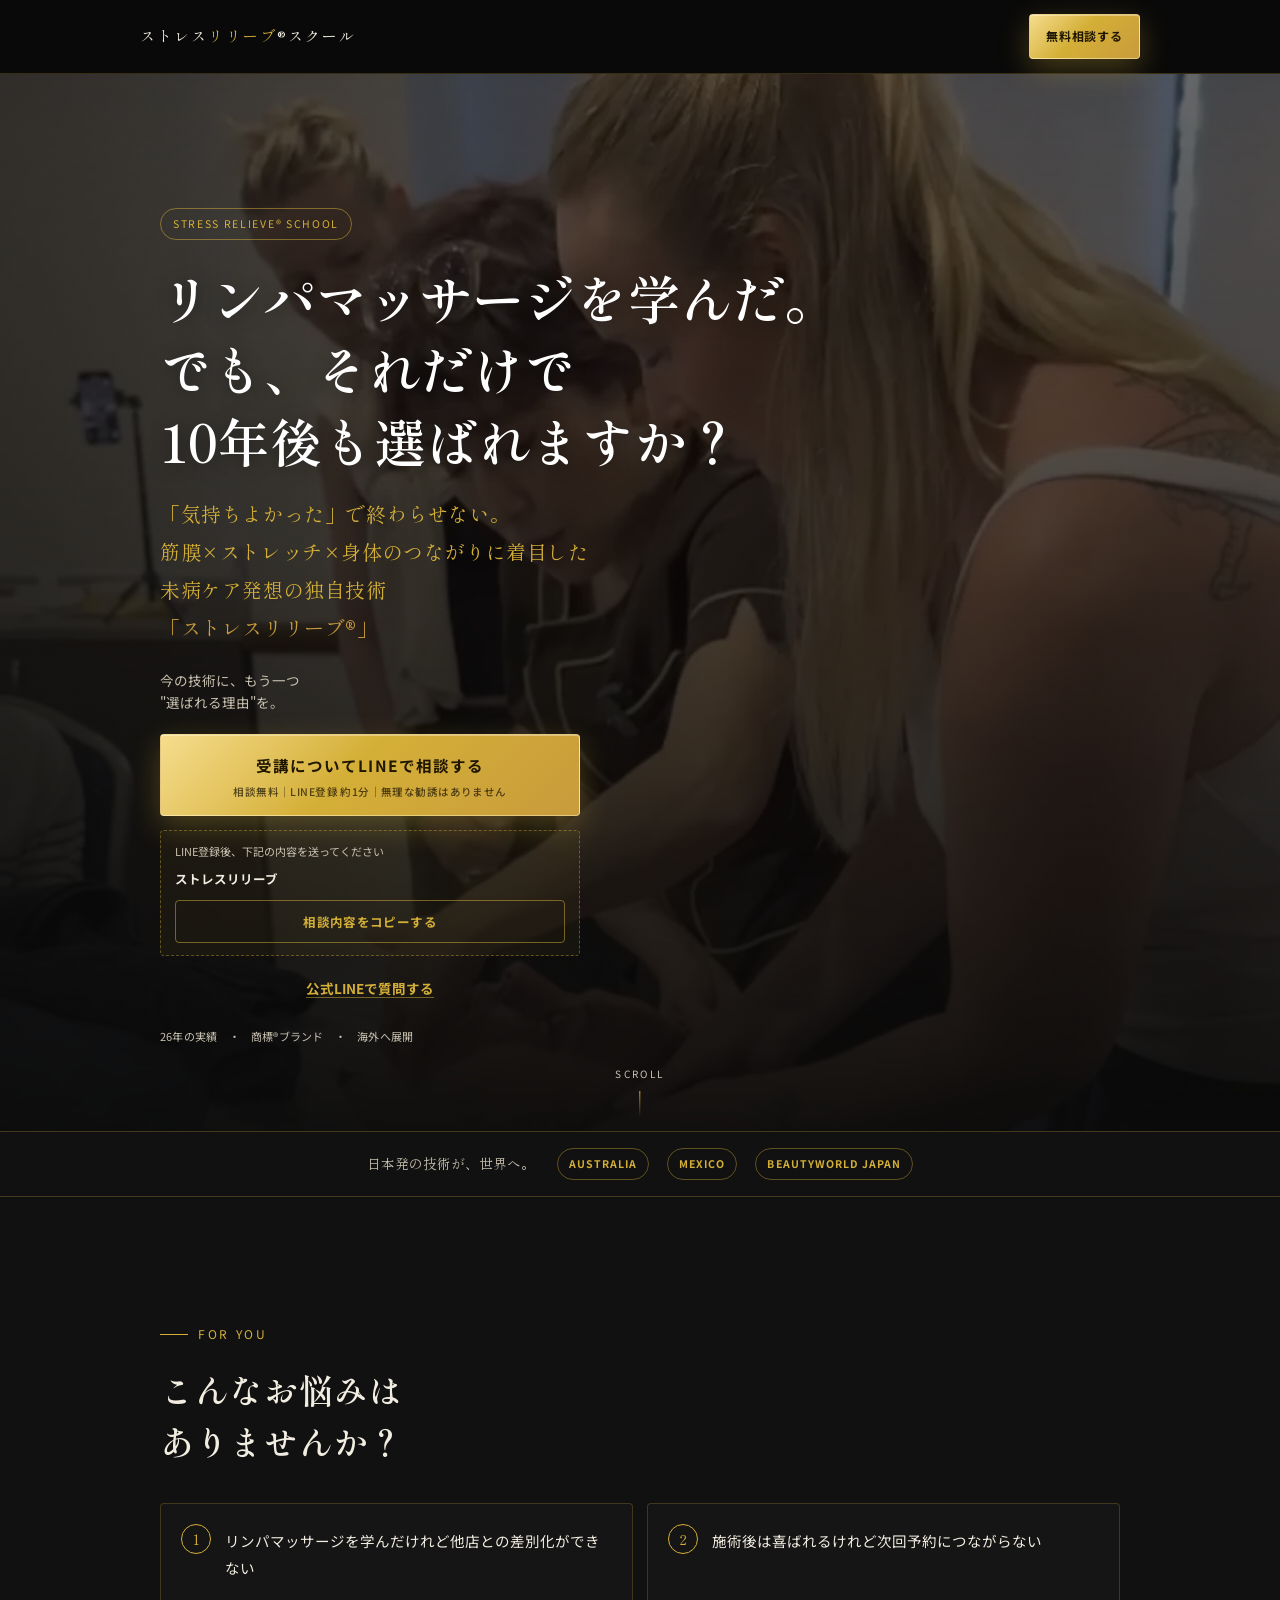
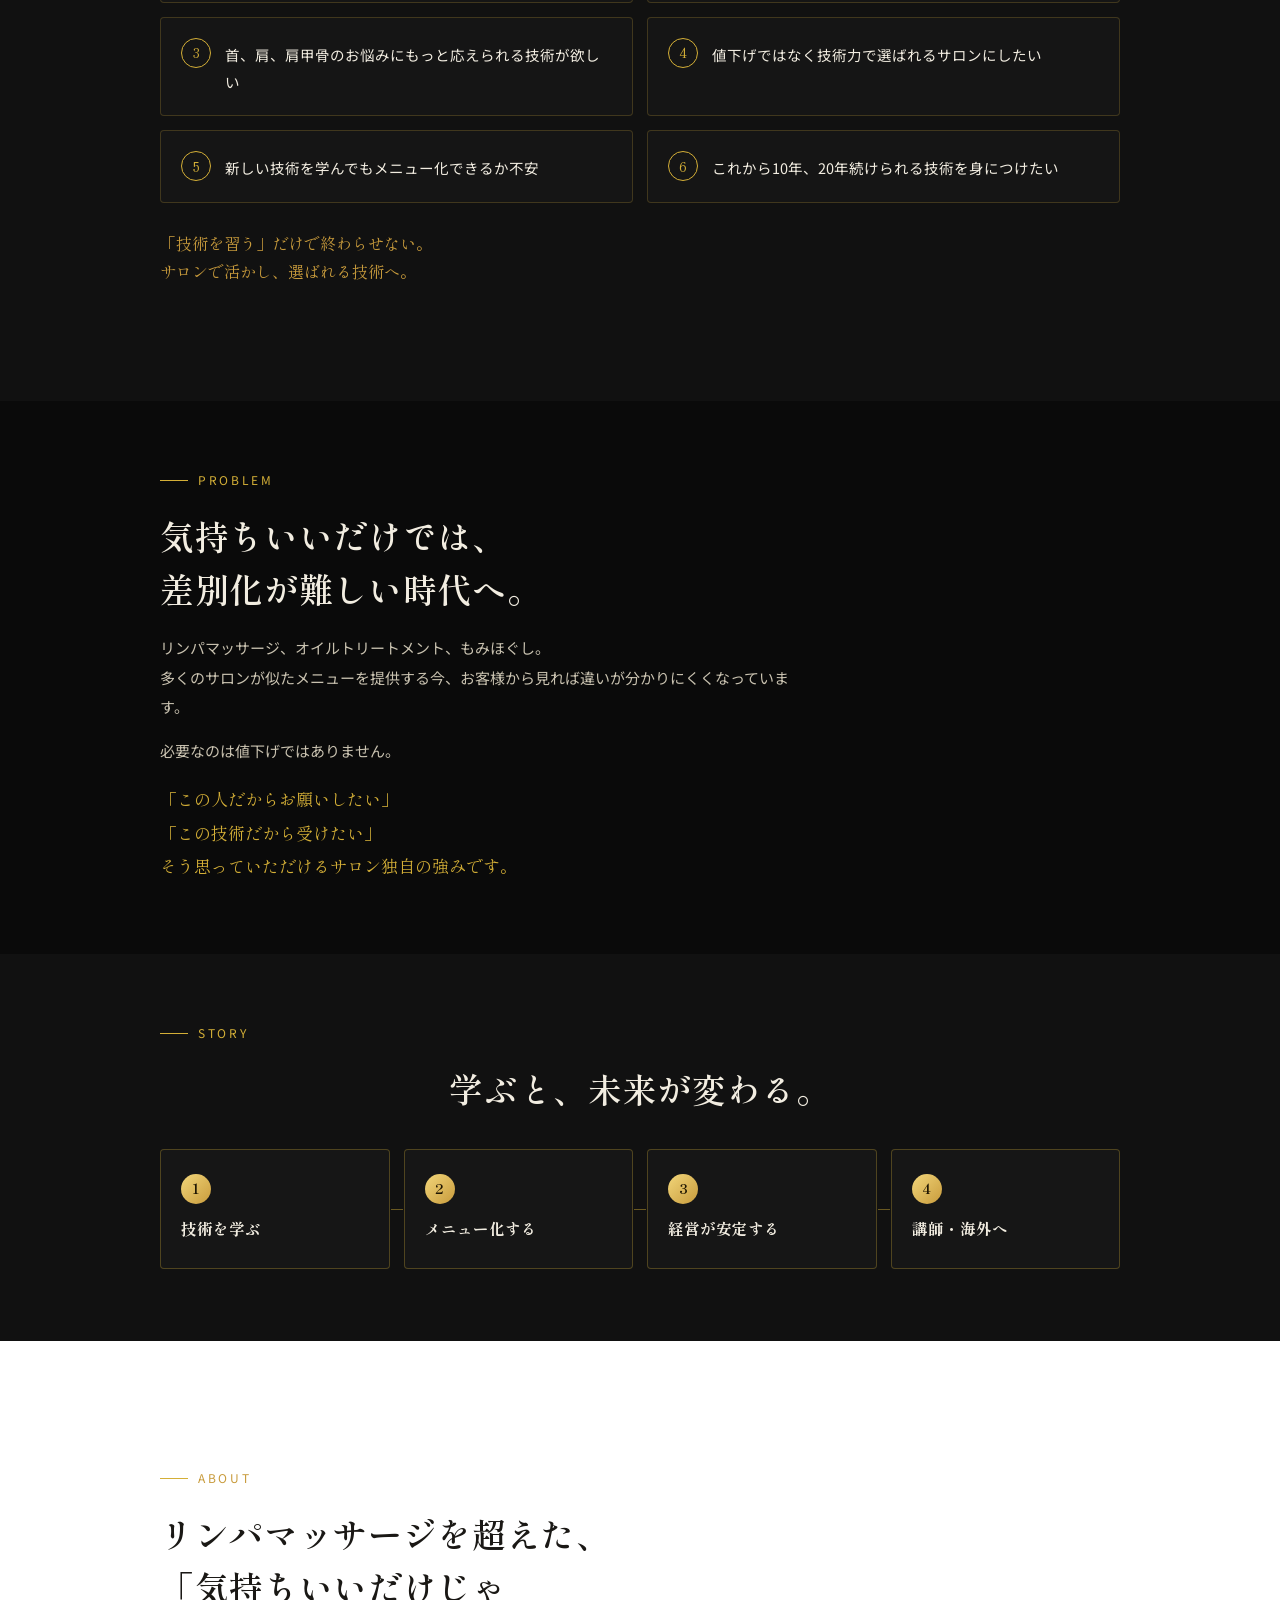
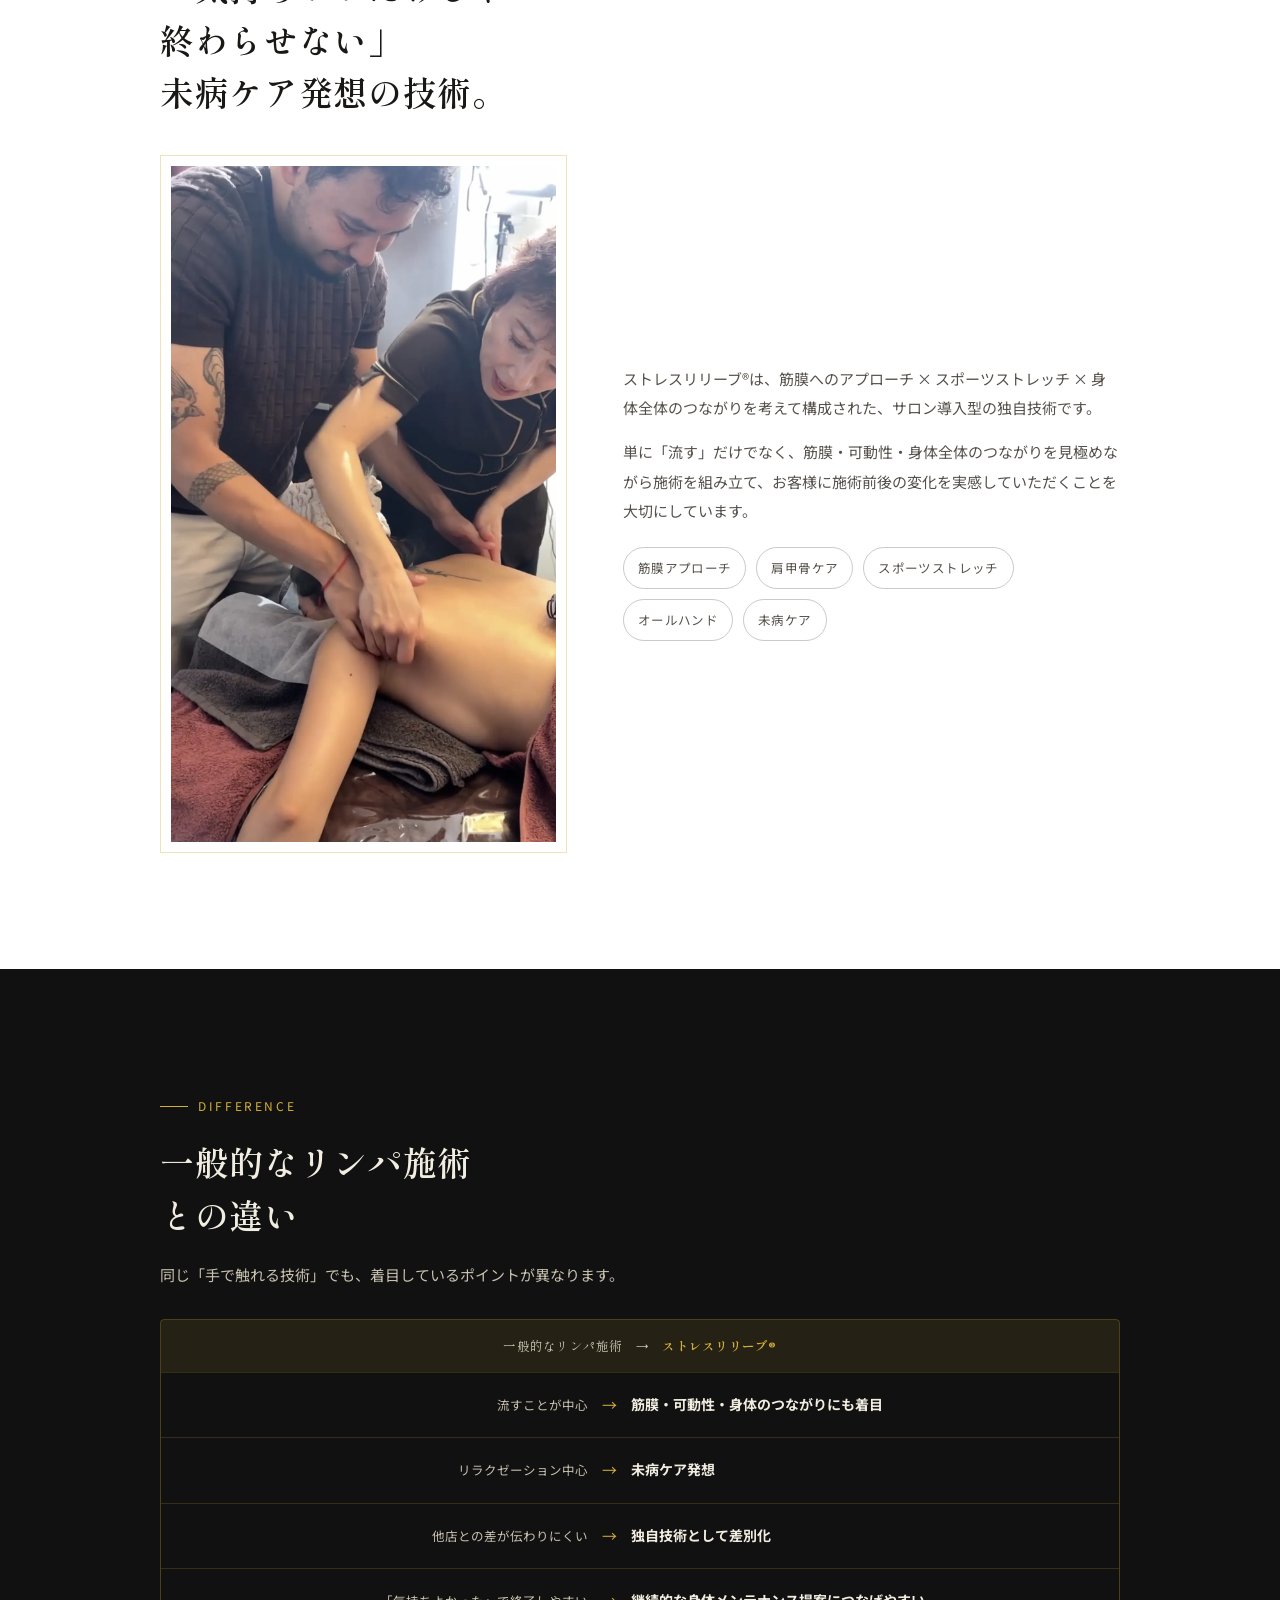
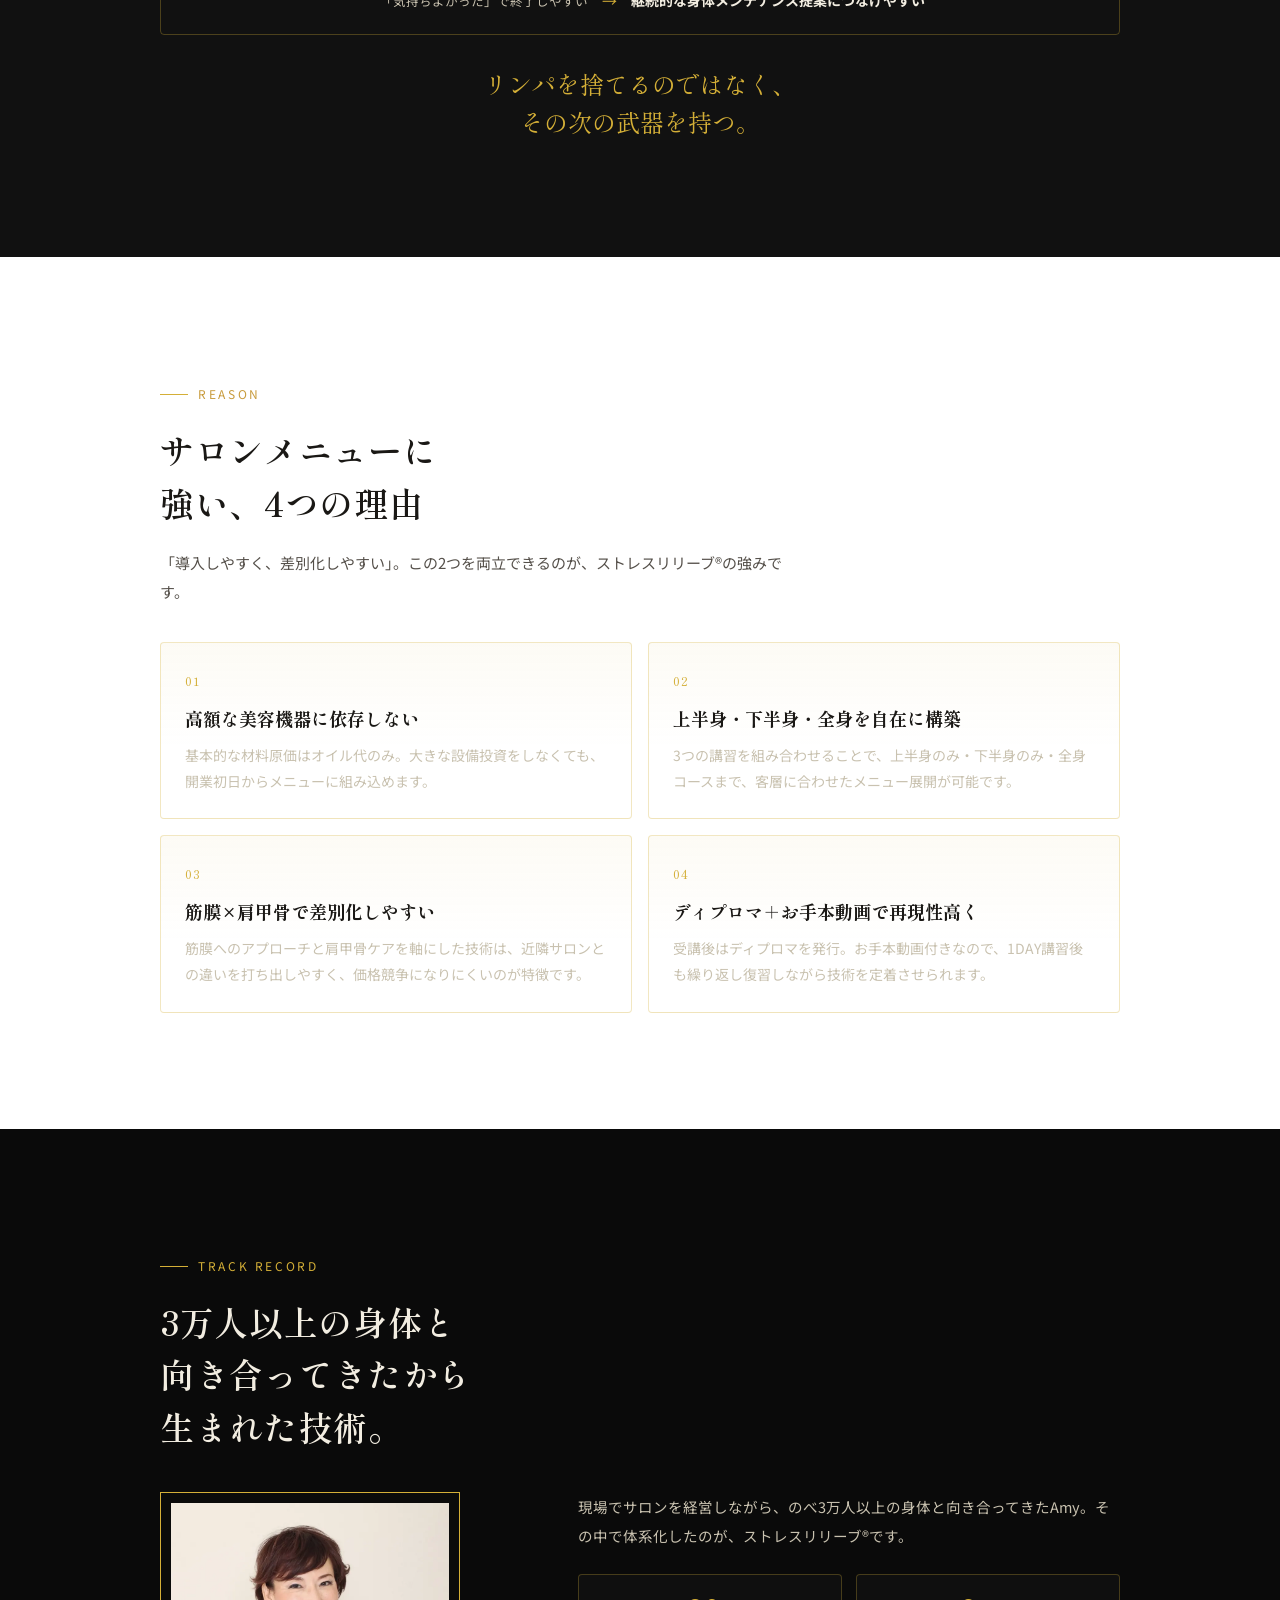
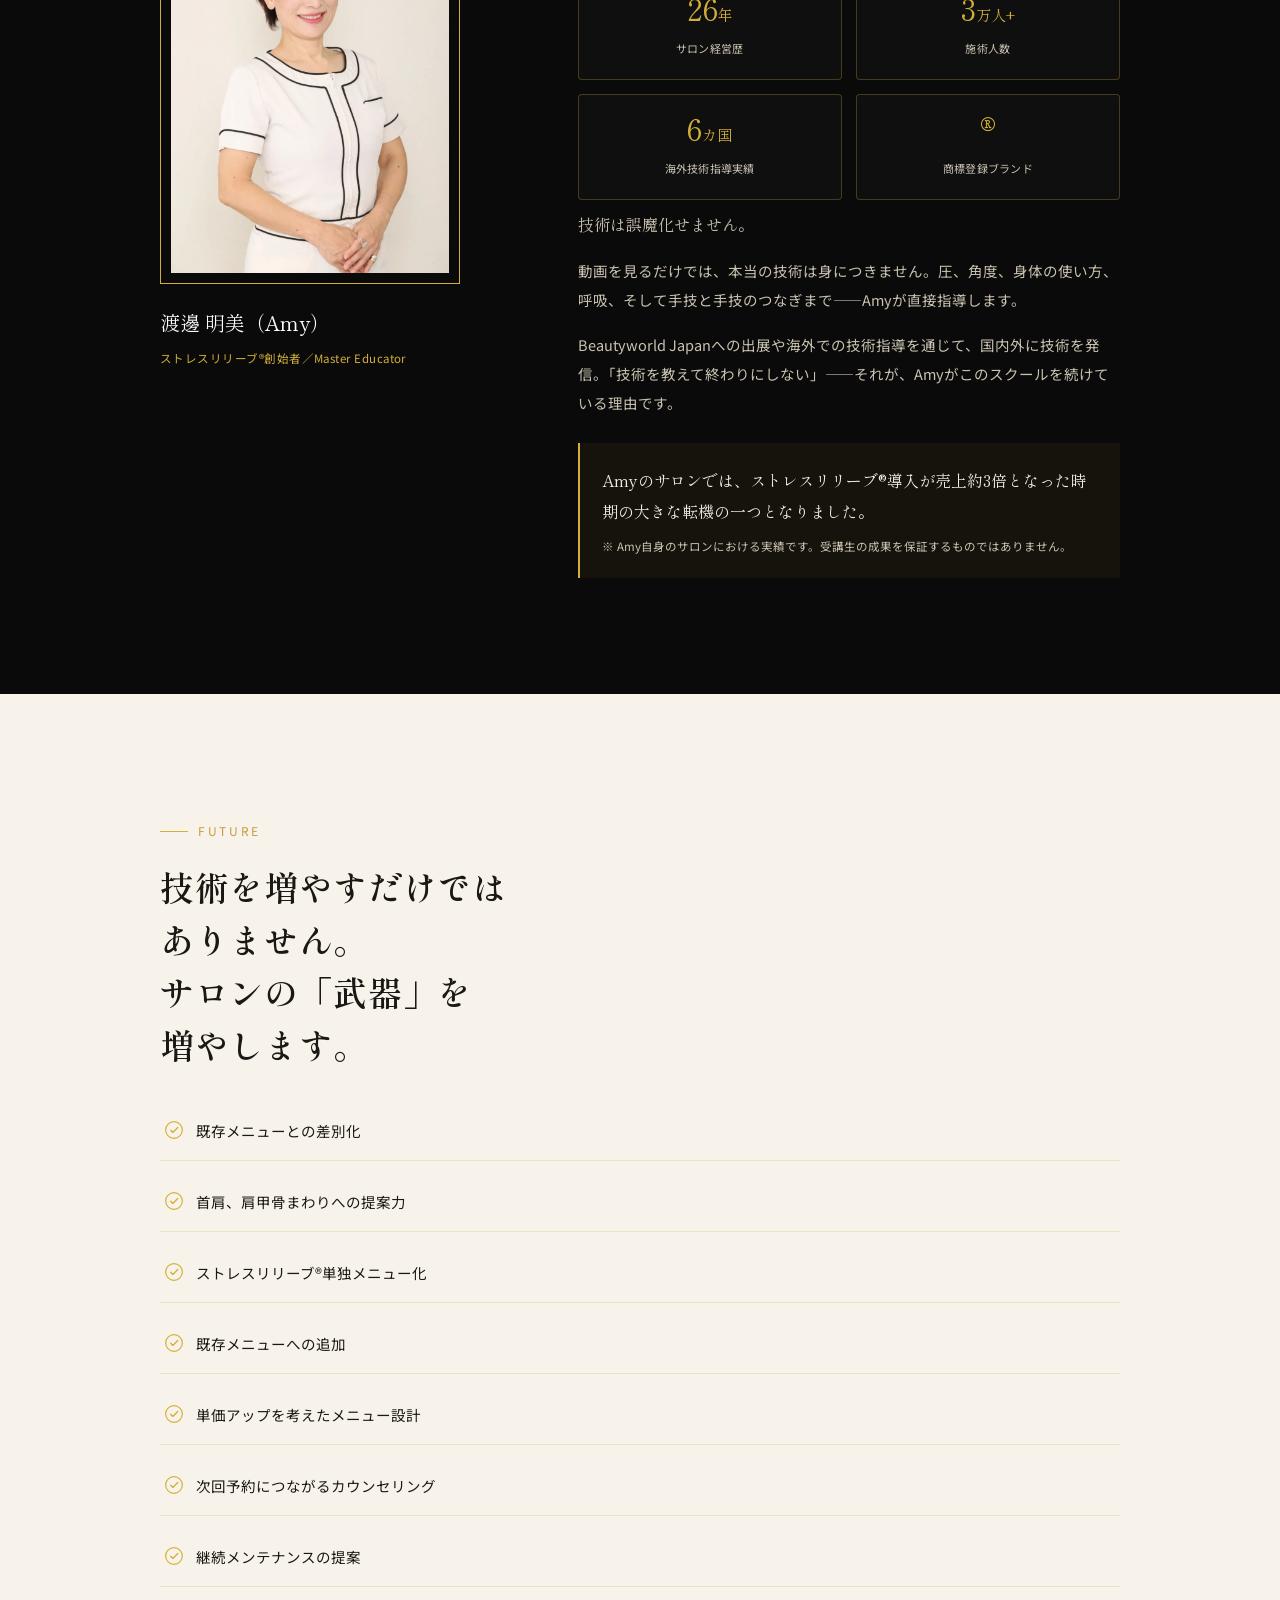
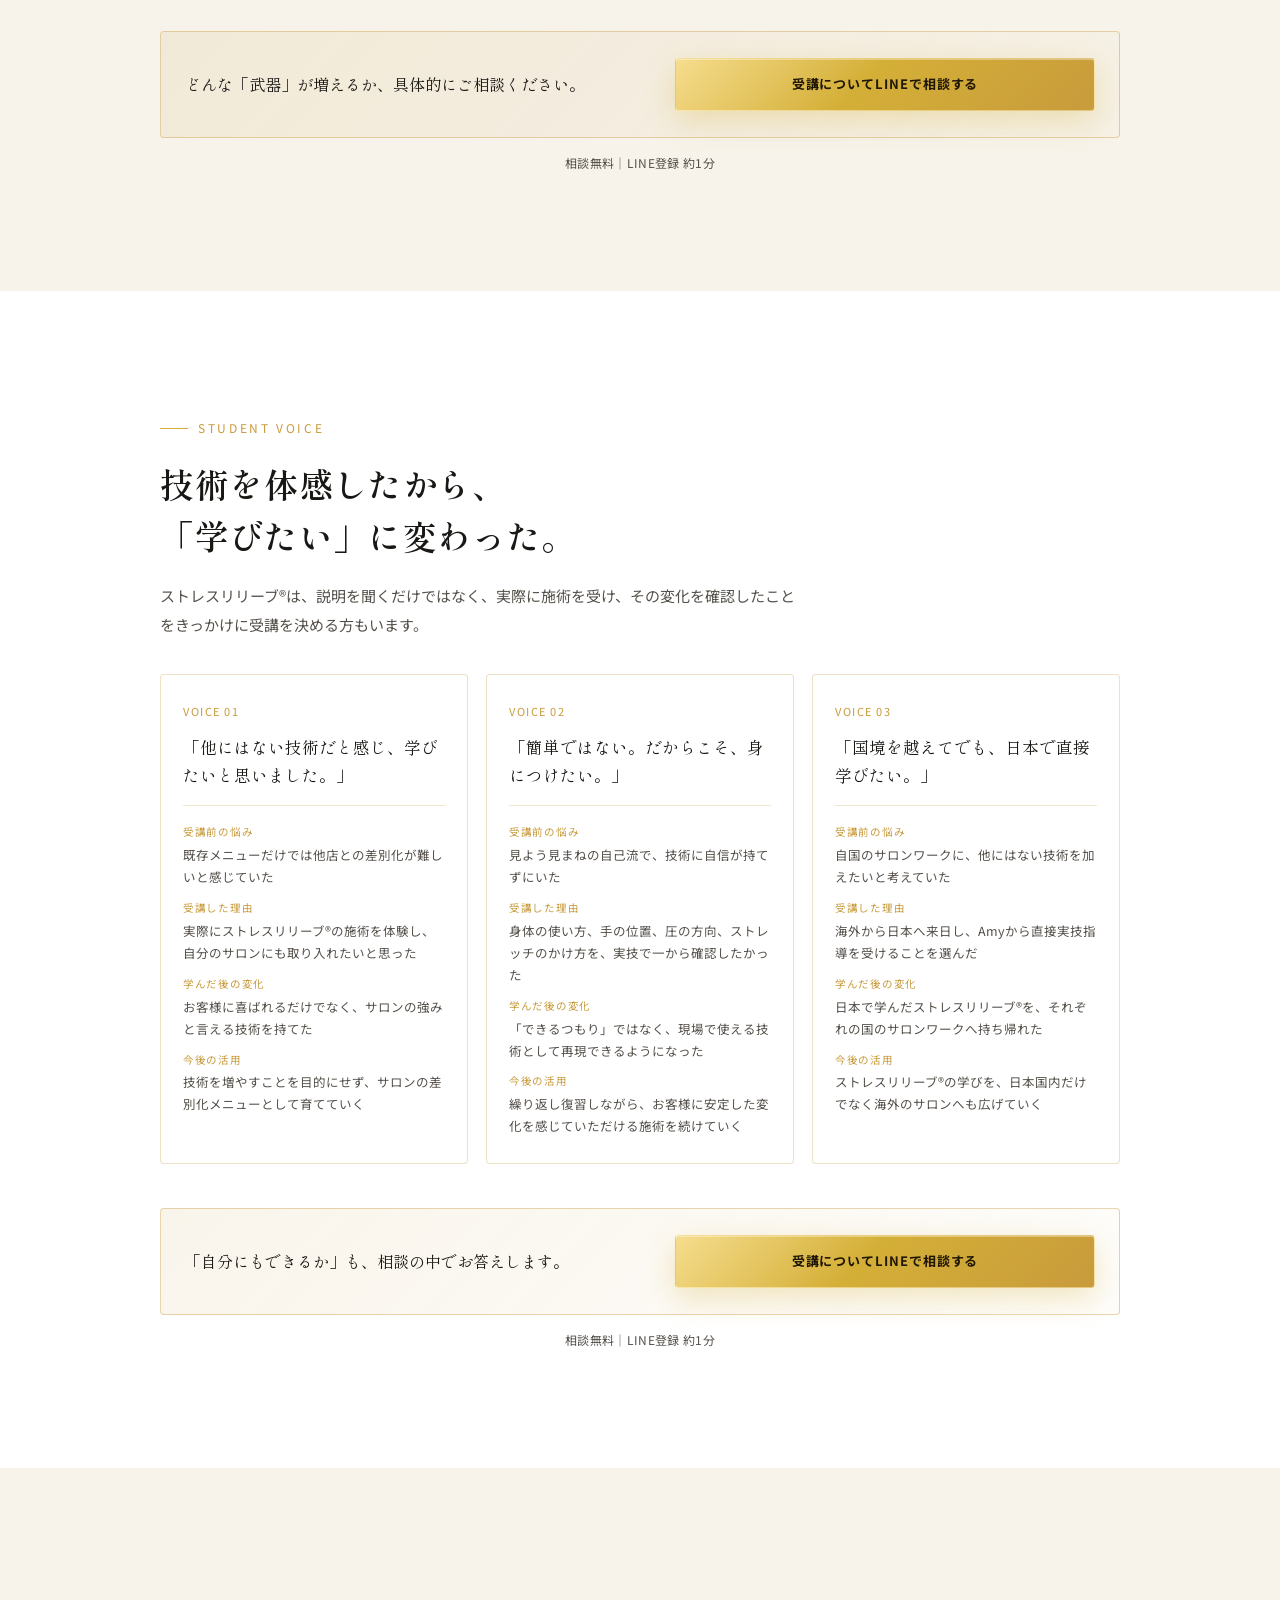
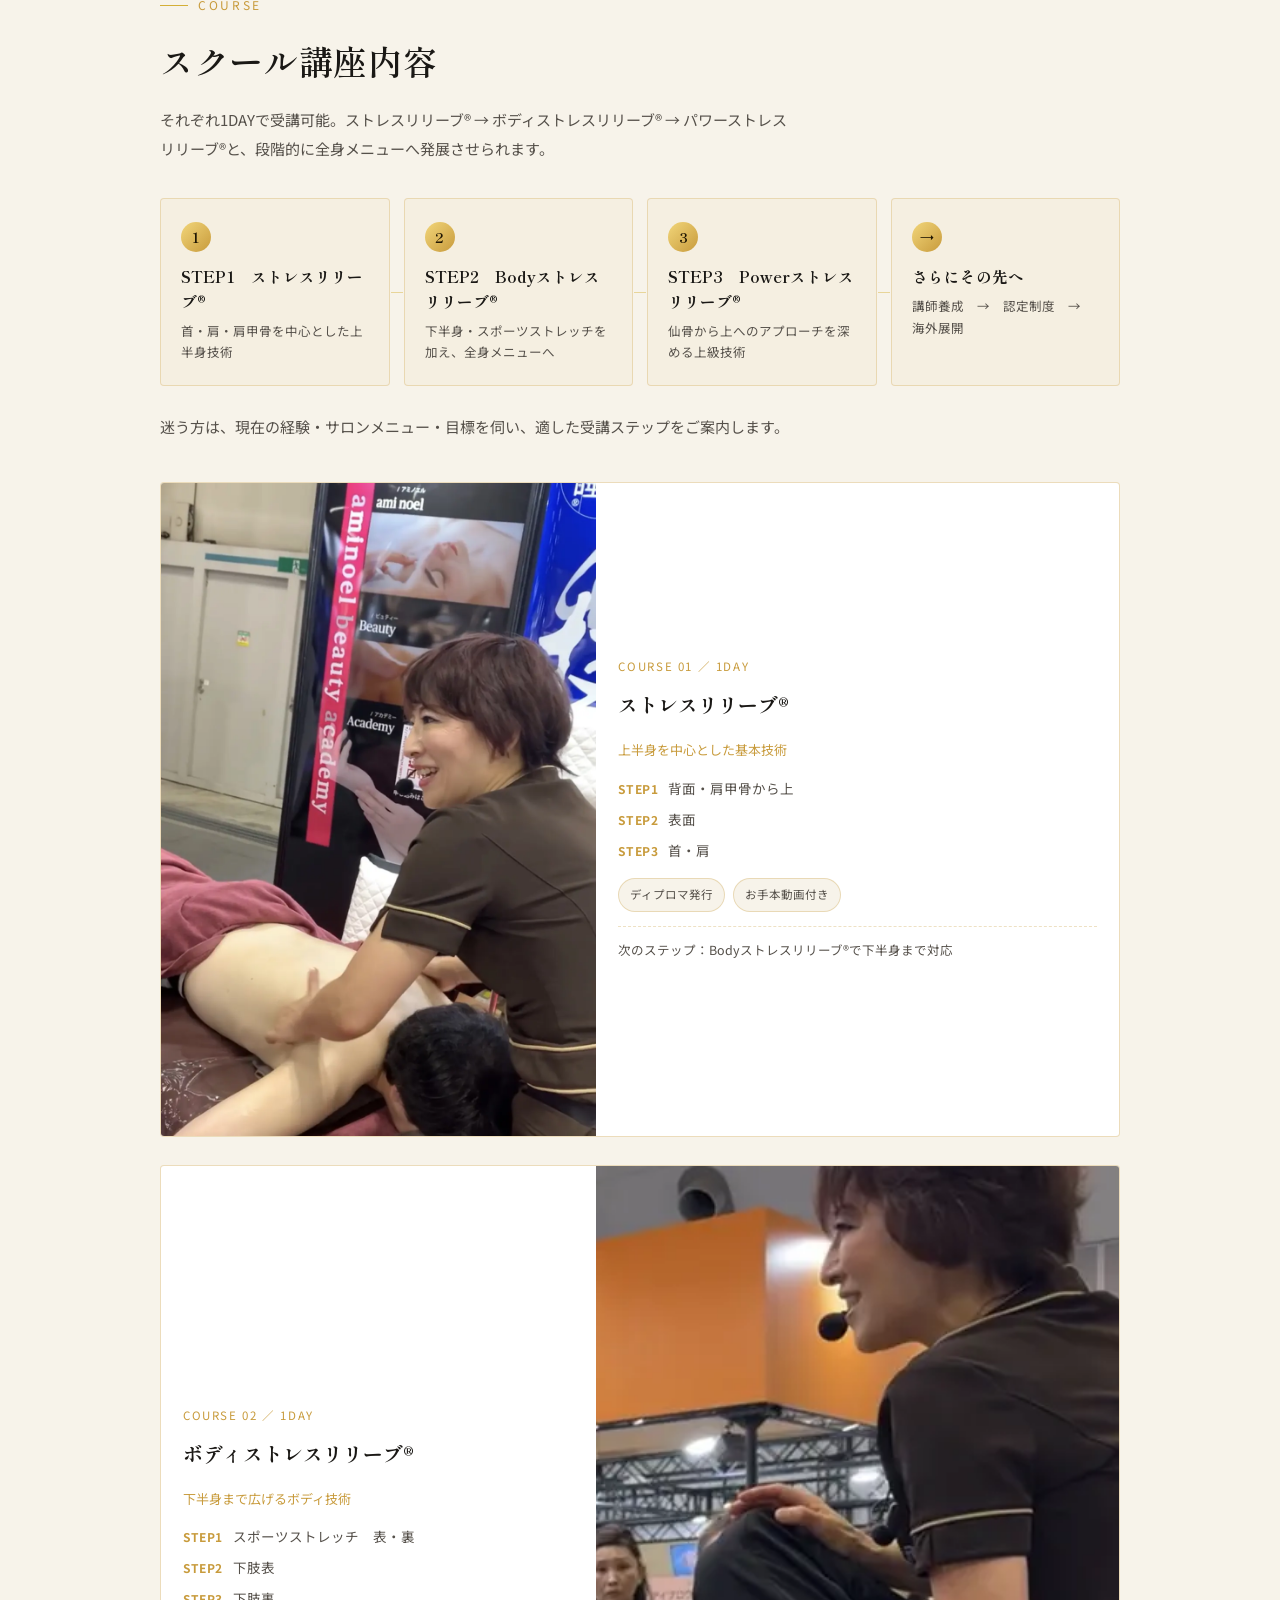
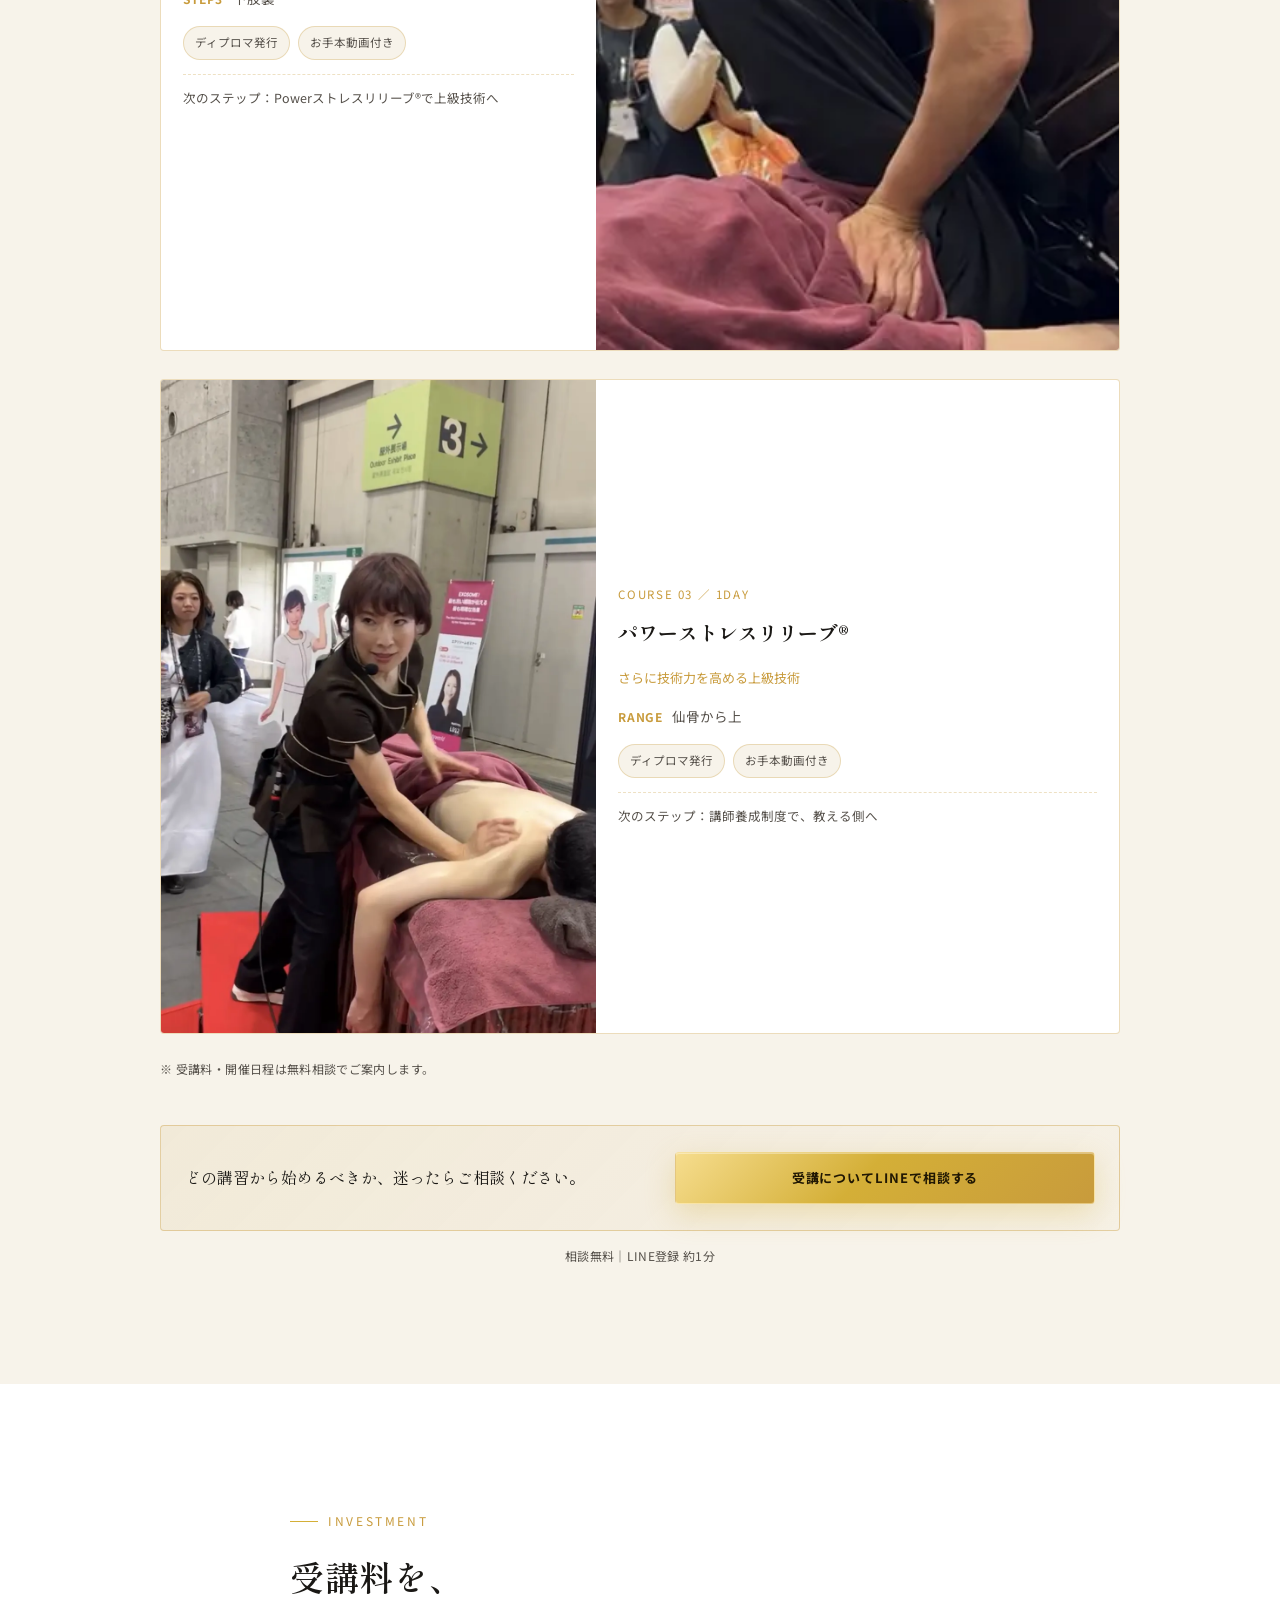
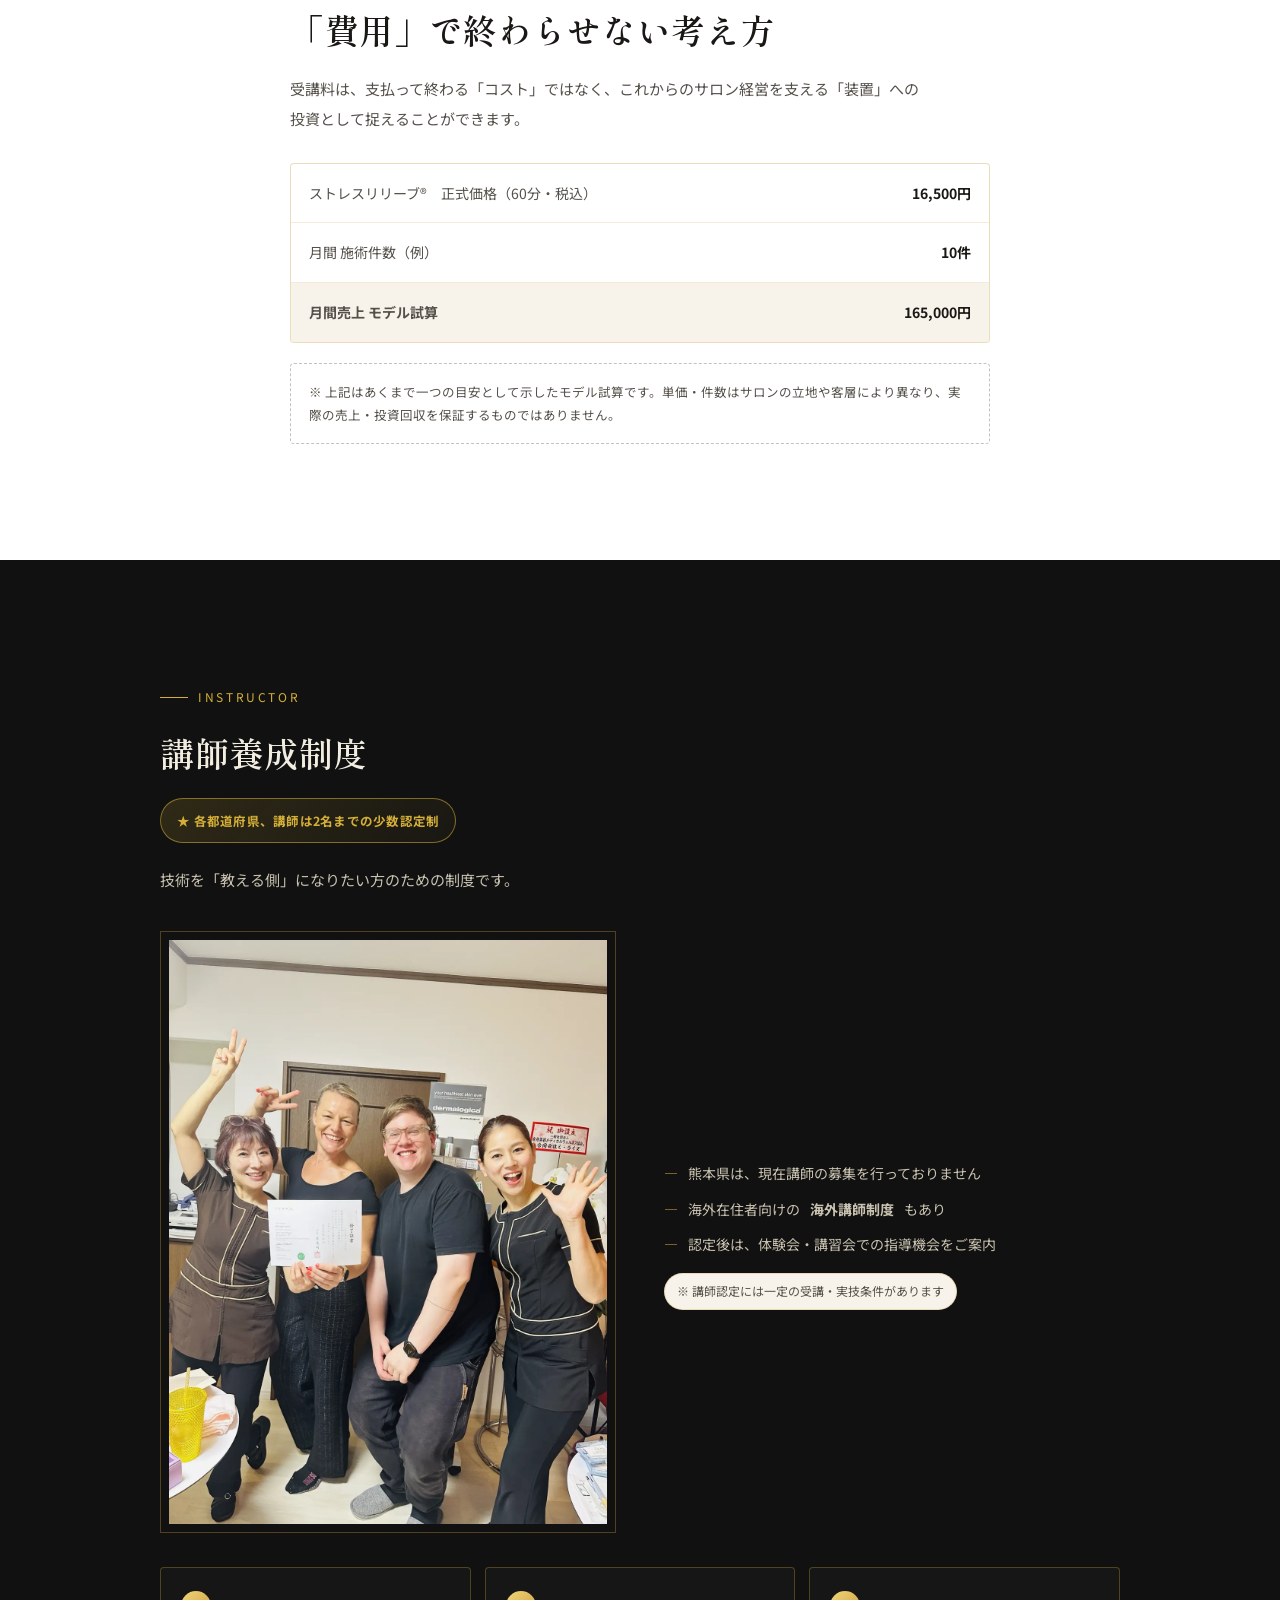
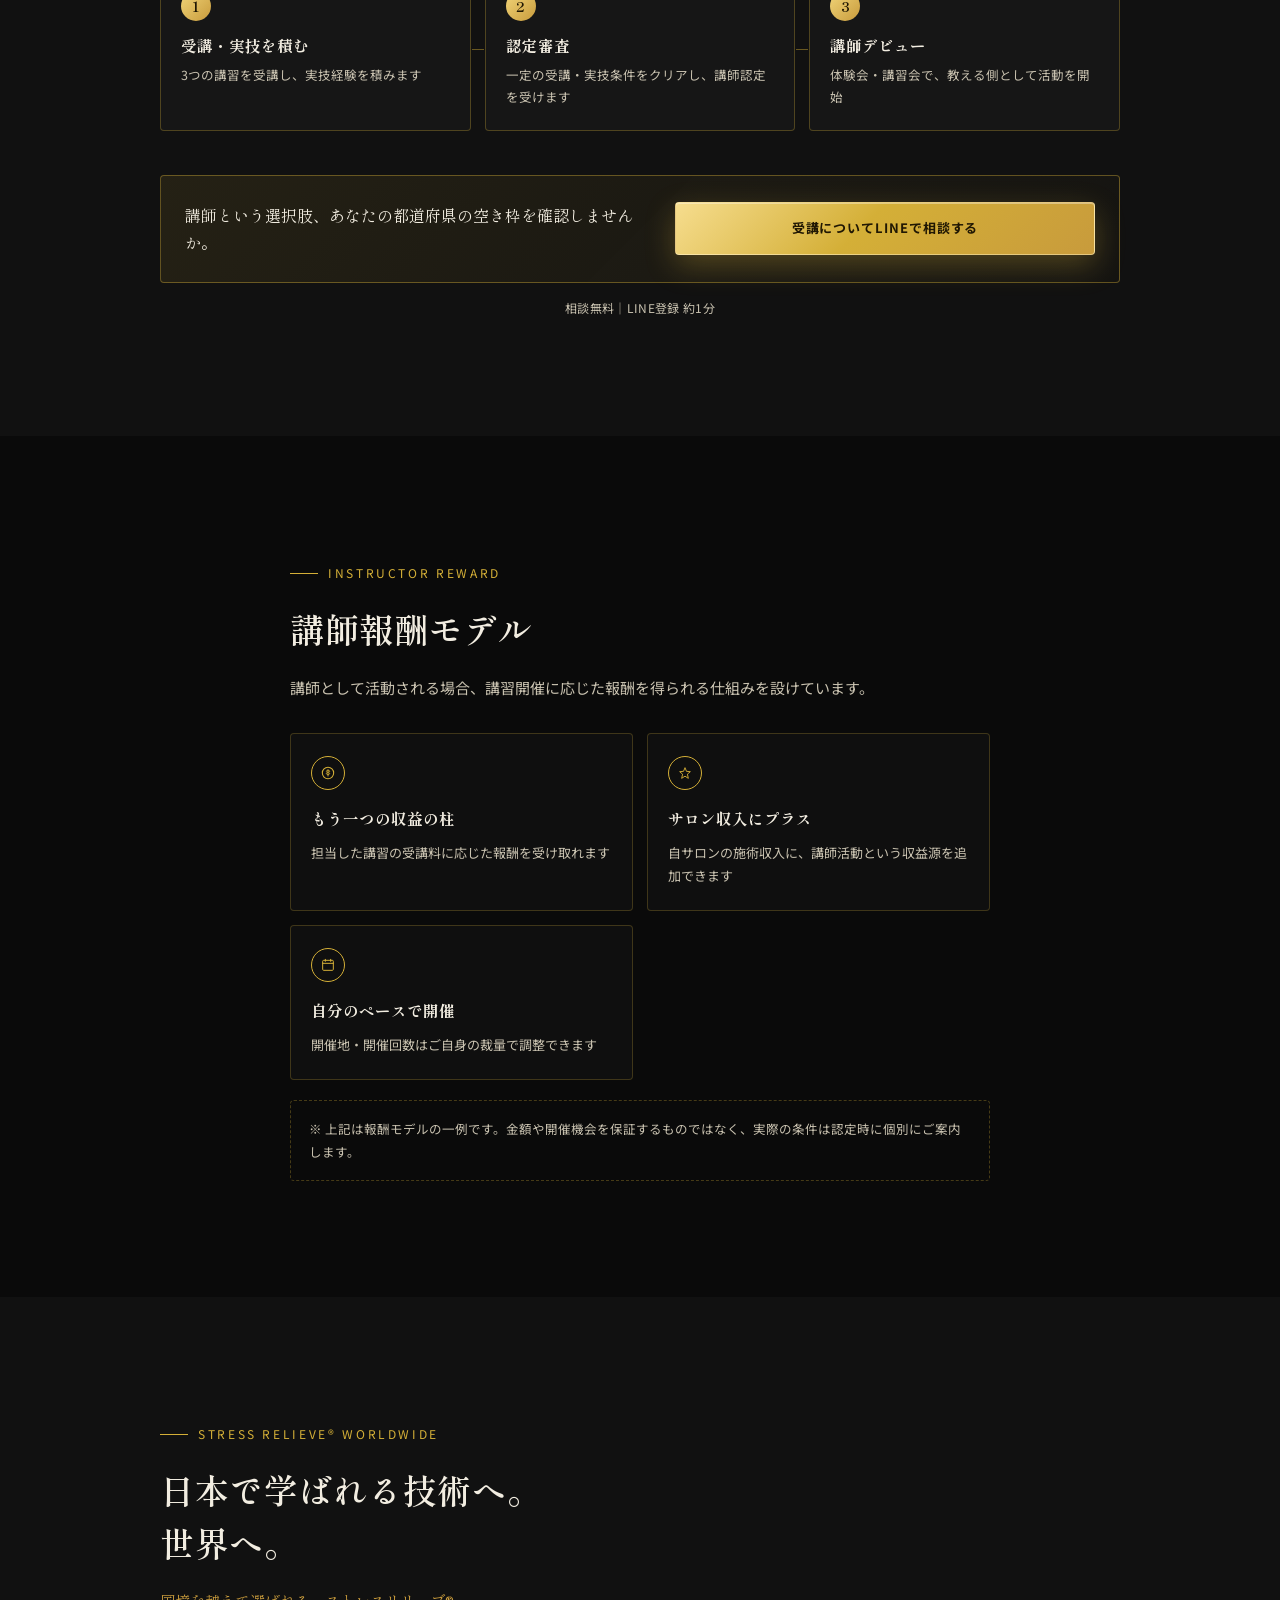
==== commit 85fb6609: "ファーストビューの見出し・サブコピーの改行位置を調整 - 文節の途中で改行されないよう、見出しとサブコピーを文節単位の   .nb（inline-block）で区切り、狭い画面では文節の切れ目で折り返" ====
--- a/index.html
+++ b/index.html
@@ -61,8 +61,8 @@
     </div>
     <div class="hero__content">
       <span class="hero__badge">STRESS RELIEVE® SCHOOL</span>
-      <h1 class="hero__title" id="hero-title">リンパマッサージを学んだ。<br>でも、それだけで<br>10年後も選ばれますか？</h1>
-      <p class="hero__catch">「気持ちよかった」で終わらせない。<br>筋膜×ストレッチ×身体のつながりに着目した<br>未病ケア発想の独自技術<br><span class="i-gold">「ストレスリリーブ®︎」</span></p>
+      <h1 class="hero__title" id="hero-title"><span class="nb">リンパマッサージを</span><span class="nb">学んだ。</span><br><span class="nb">でも、それだけで</span><br><span class="nb">10年後も</span><span class="nb">選ばれますか？</span></h1>
+      <p class="hero__catch">「気持ちよかった」で終わらせない。<br><span class="nb">筋膜×ストレッチ×</span><span class="nb">身体のつながりに着目した</span><br>未病ケア発想の独自技術<br><span class="i-gold">「ストレスリリーブ®︎」</span></p>
       <p class="hero__supporting">今の技術に、もう一つ<br>"選ばれる理由"を。</p>
 
       <div class="cta-stack">
@@ -950,8 +950,7 @@
 </footer>
 
 <div class="sticky-cta" role="region" aria-label="クイックコンタクト">
-  <a class="btn btn-line js-cta-line" href="#">LINEで質問</a>
-  <a class="btn btn-gold js-cta-consult" href="#">無料相談する</a>
+  <a class="btn btn-gold js-cta-consult" href="#">受講についてLINEで相談する</a>
 </div>
 
 <p class="copy-toast" role="status" aria-live="polite"></p>
--- a/css/style.css
+++ b/css/style.css
@@ -23,7 +23,7 @@
   --gap-inner: clamp(20px, 6vw, 32px);
   --radius: 4px;
   --shadow-gold: 0 8px 28px rgba(212, 175, 55, 0.18);
-  --sticky-cta-h: 68px;
+  --sticky-cta-h: 57px;
 }
 
 /* ---------- リセット / ベース ---------- */
@@ -285,12 +285,14 @@
 .hero__title {
   font-family: var(--font-serif);
   font-weight: 600;
-  font-size: clamp(28px, 8.6vw, 52px);
+  font-size: clamp(26px, 7.8vw, 52px);
   line-height: 1.38;
   color: var(--c-white);
   margin-bottom: 12px;
   text-shadow: 0 2px 18px rgba(0,0,0,0.4);
 }
+/* 文節の途中で改行させない（狭い画面では文節単位で折り返す） */
+.nb { display: inline-block; }
 .hero__catch {
   font-family: var(--font-serif);
   font-size: clamp(15px, 4.2vw, 20px);
@@ -966,16 +968,13 @@
   bottom: 0;
   z-index: 50;
   display: flex;
-  gap: 8px;
-  padding: 8px 10px;
-  padding-bottom: calc(8px + env(safe-area-inset-bottom));
+  padding: 6px 12px;
+  padding-bottom: calc(6px + env(safe-area-inset-bottom));
   background: rgba(10, 10, 10, 0.96);
   border-top: 1px solid rgba(212, 175, 55, 0.35);
   backdrop-filter: blur(6px);
 }
-.sticky-cta .btn { padding: 13px 10px; font-size: 13px; max-width: none; }
-.sticky-cta .btn-line { flex: 0 0 34%; }
-.sticky-cta .btn-gold { flex: 1 1 auto; }
+.sticky-cta .btn { width: 100%; max-width: none; padding: 12px 14px; font-size: 14px; line-height: 1.3; }
 @media (min-width: 769px) {
   .sticky-cta { display: none; }
 }
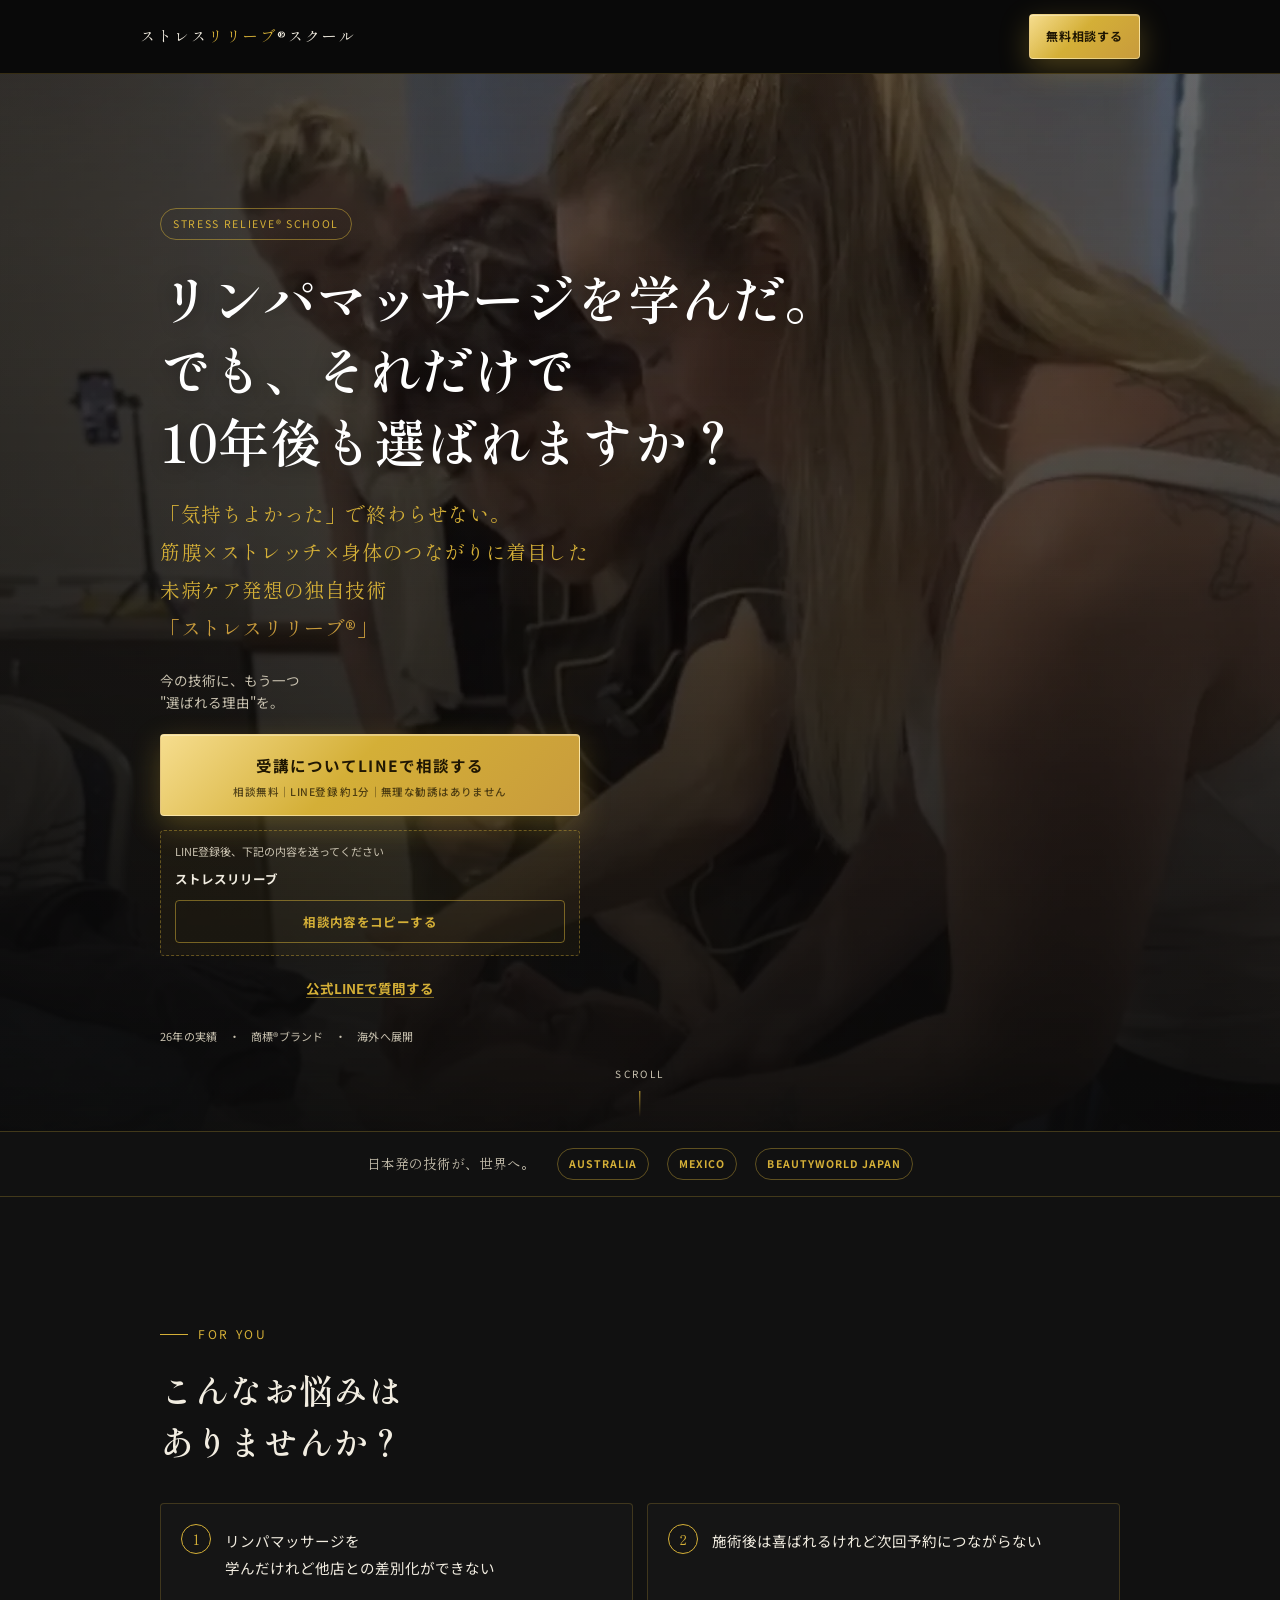
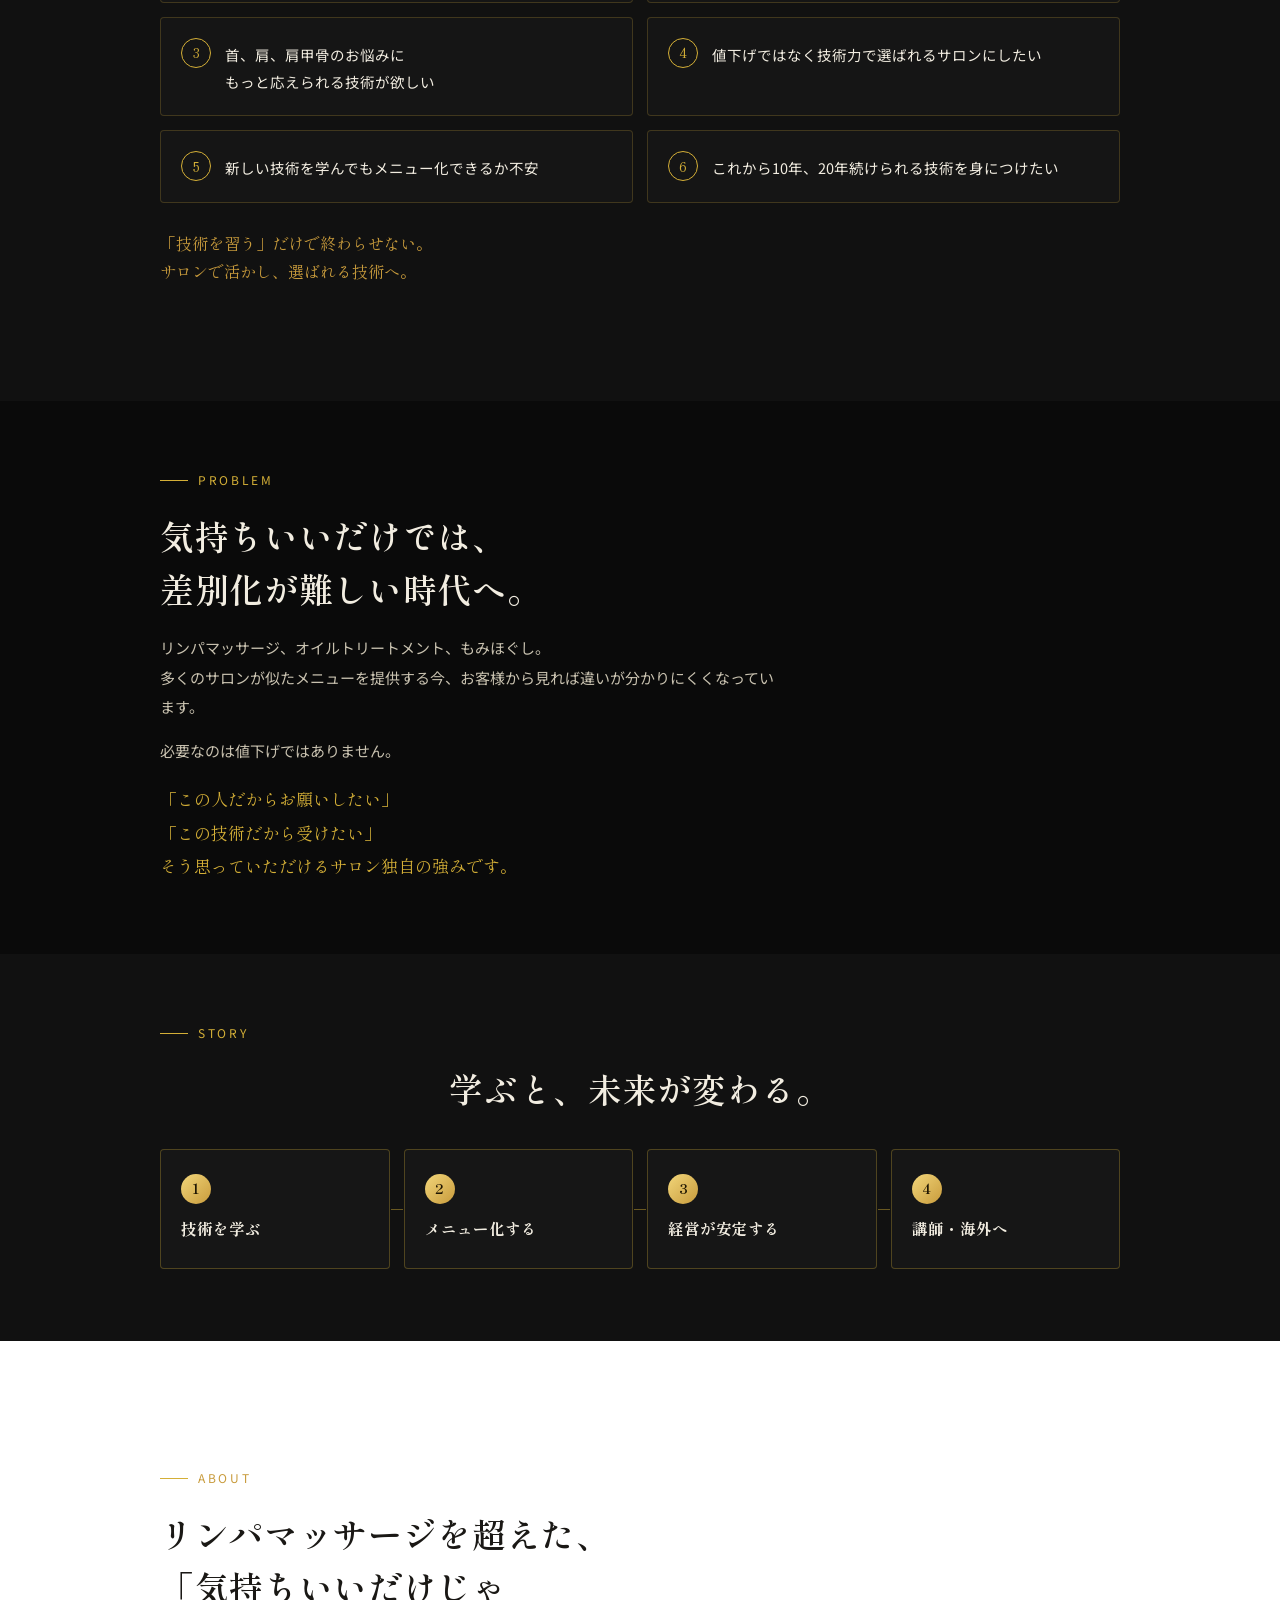
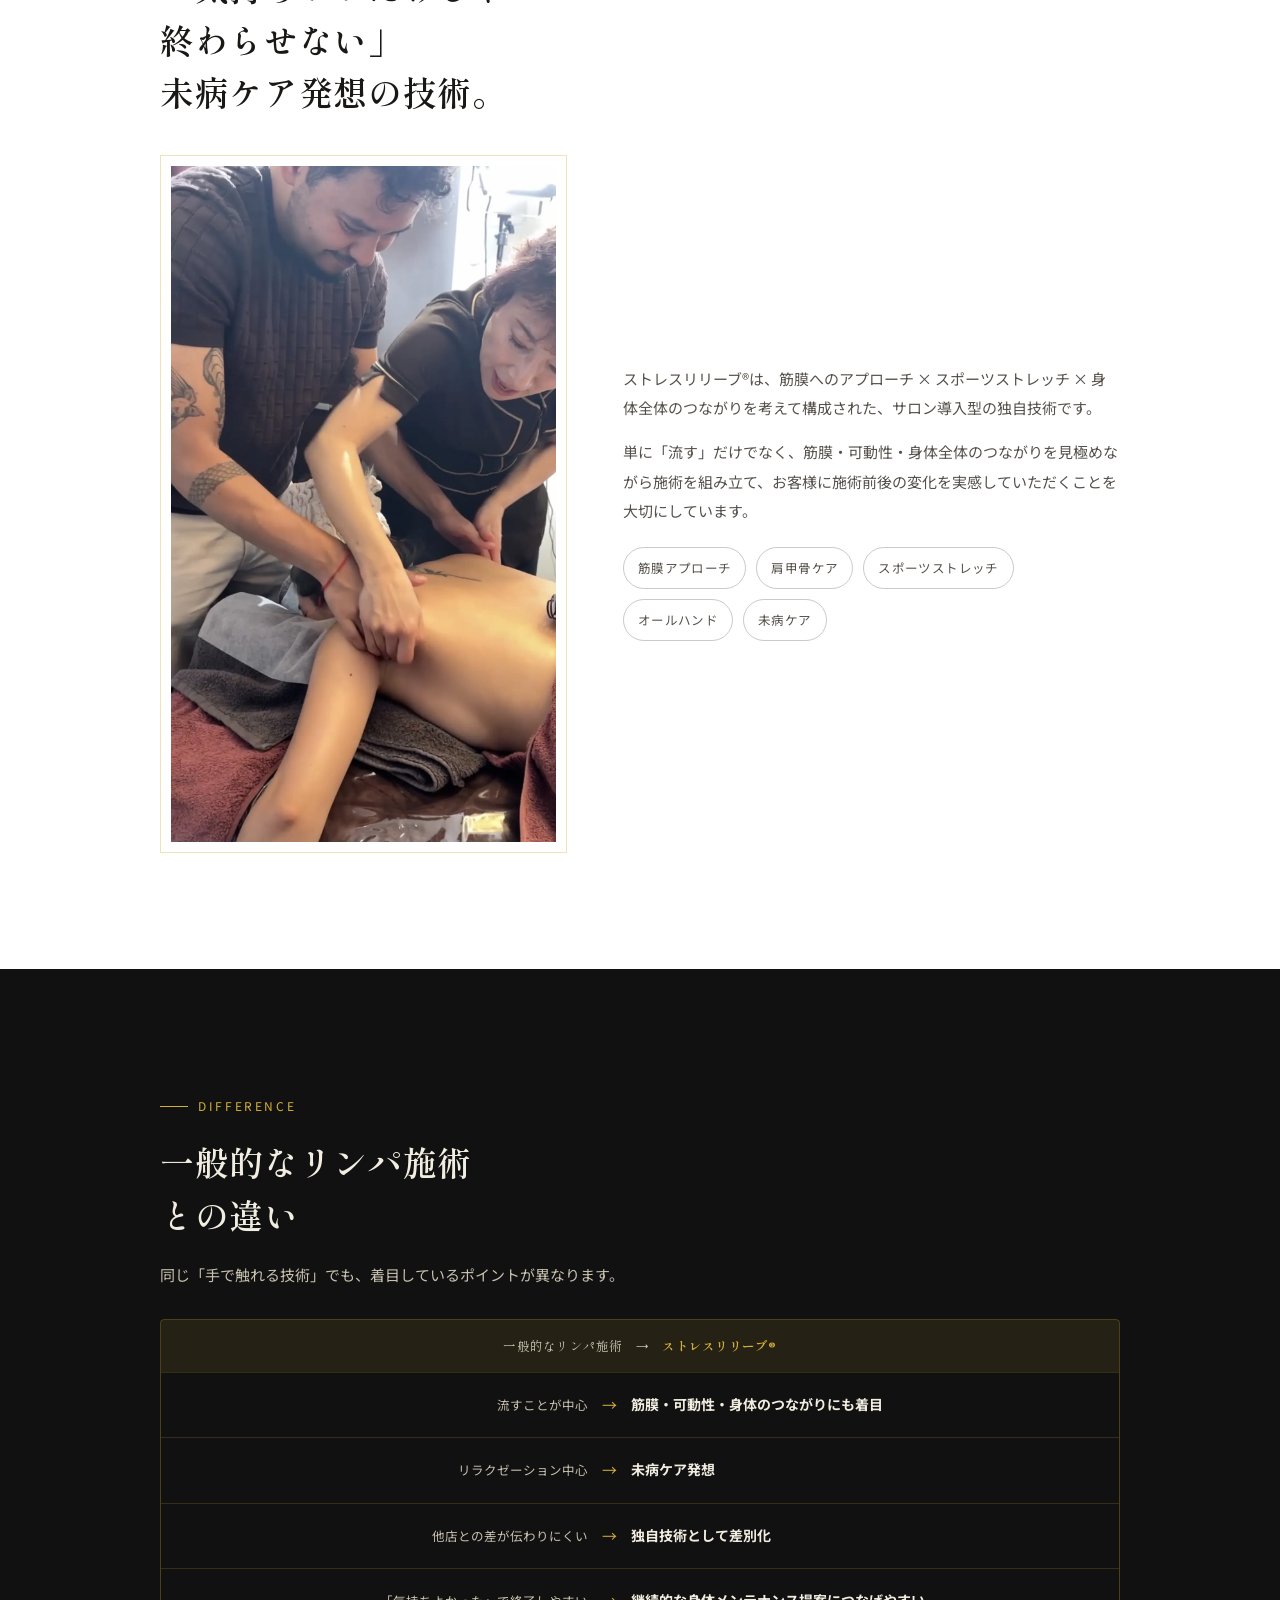
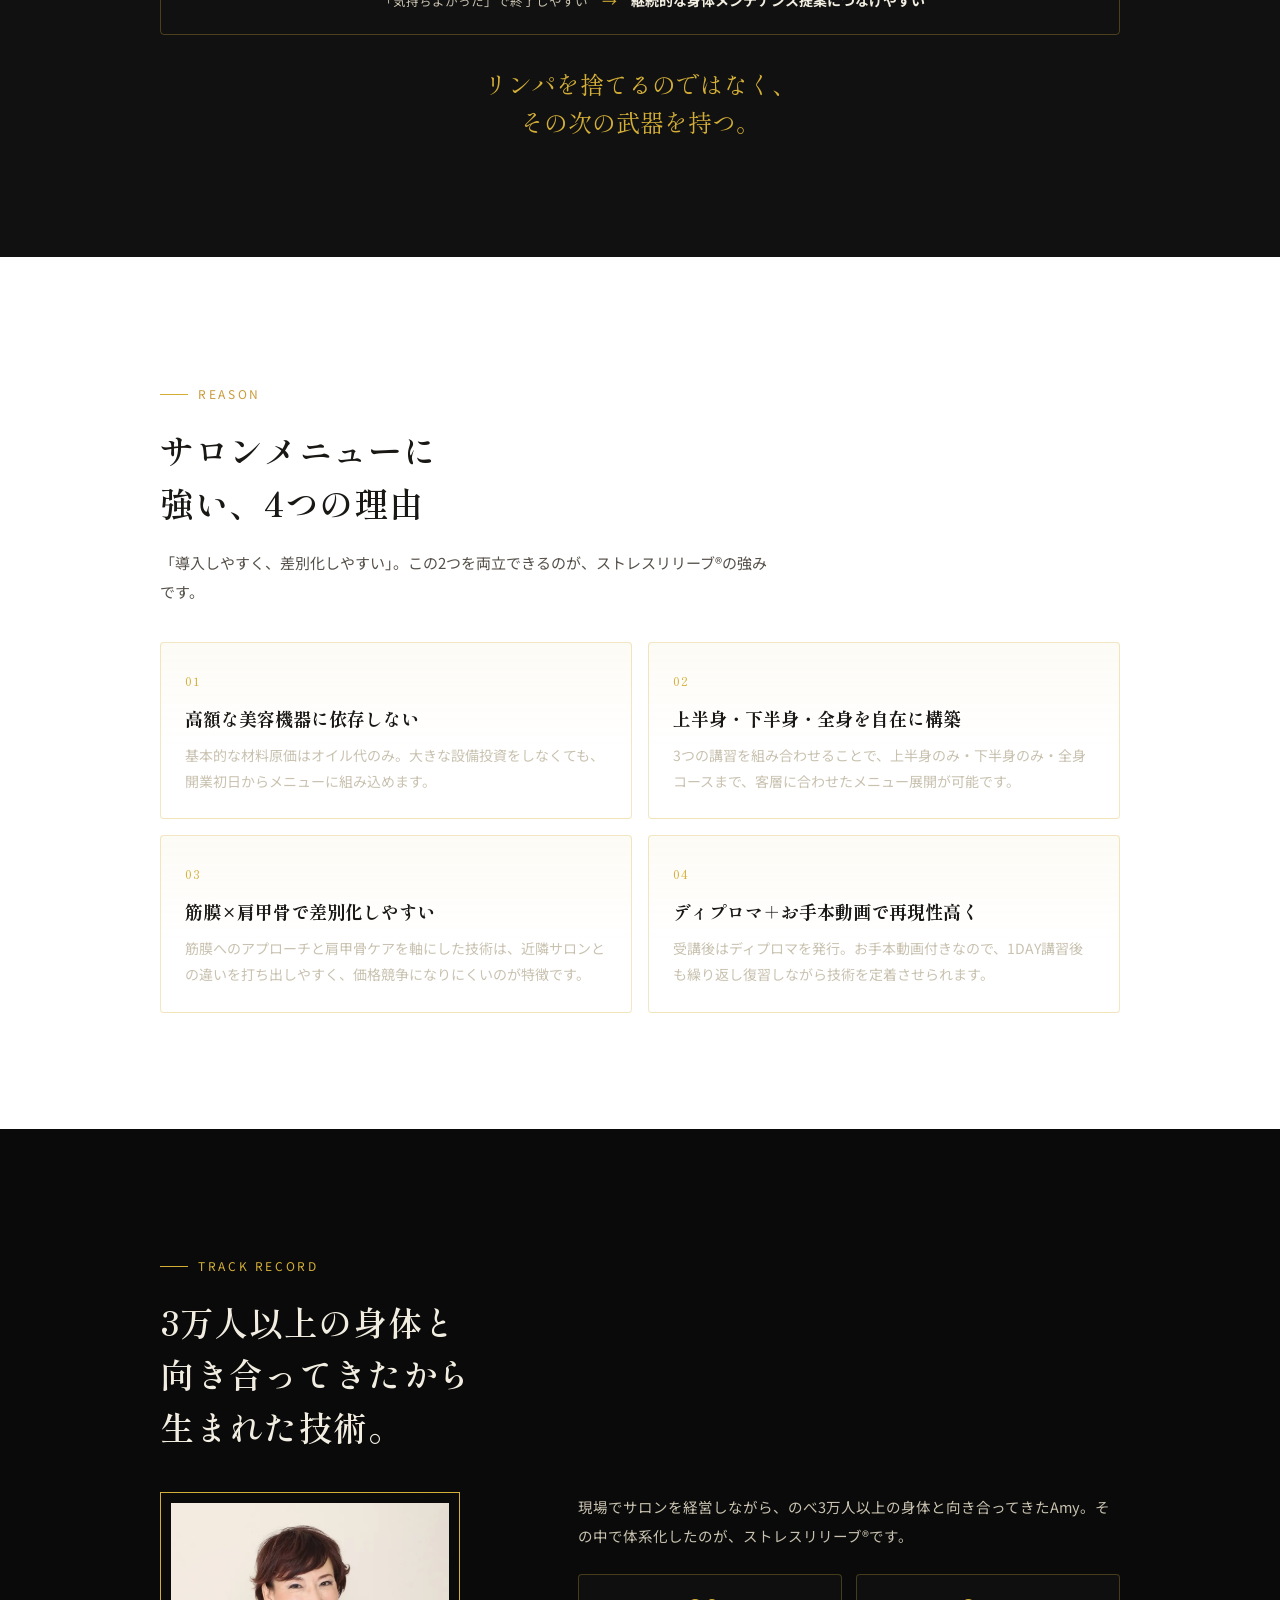
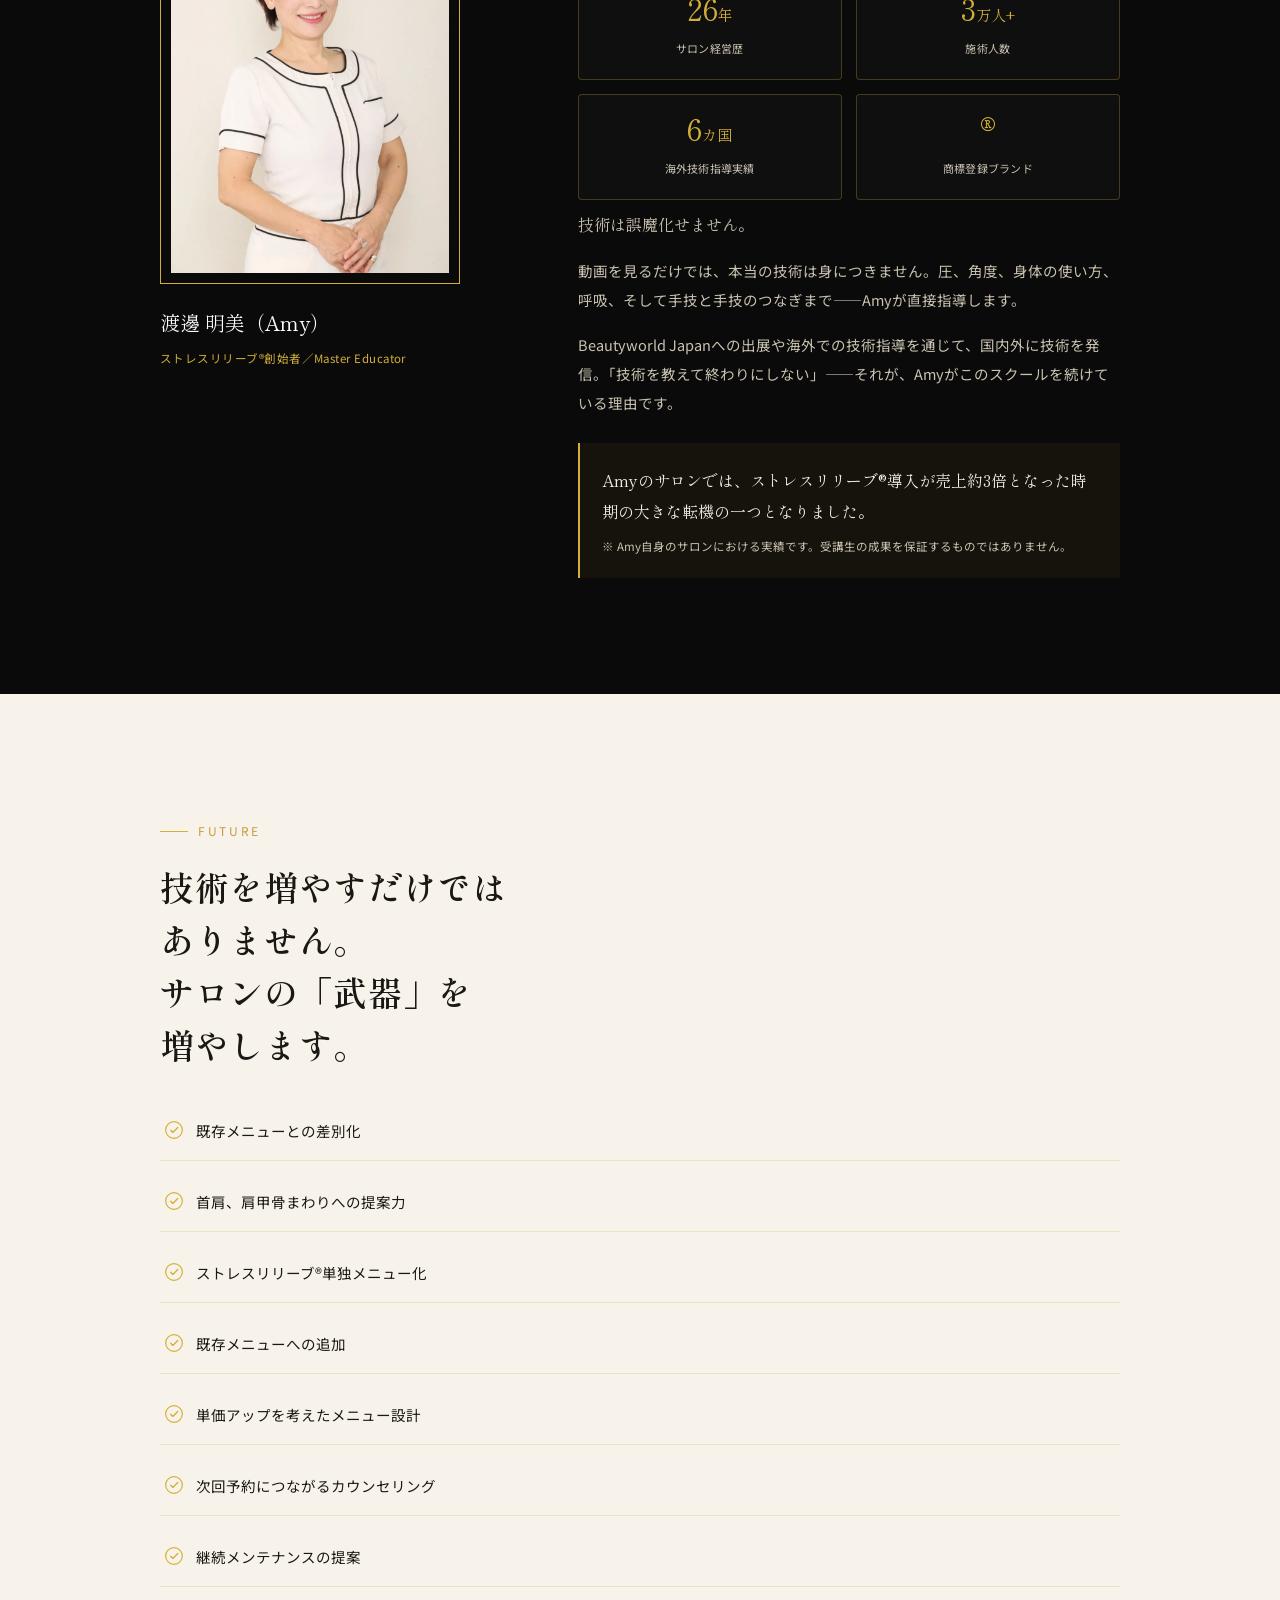
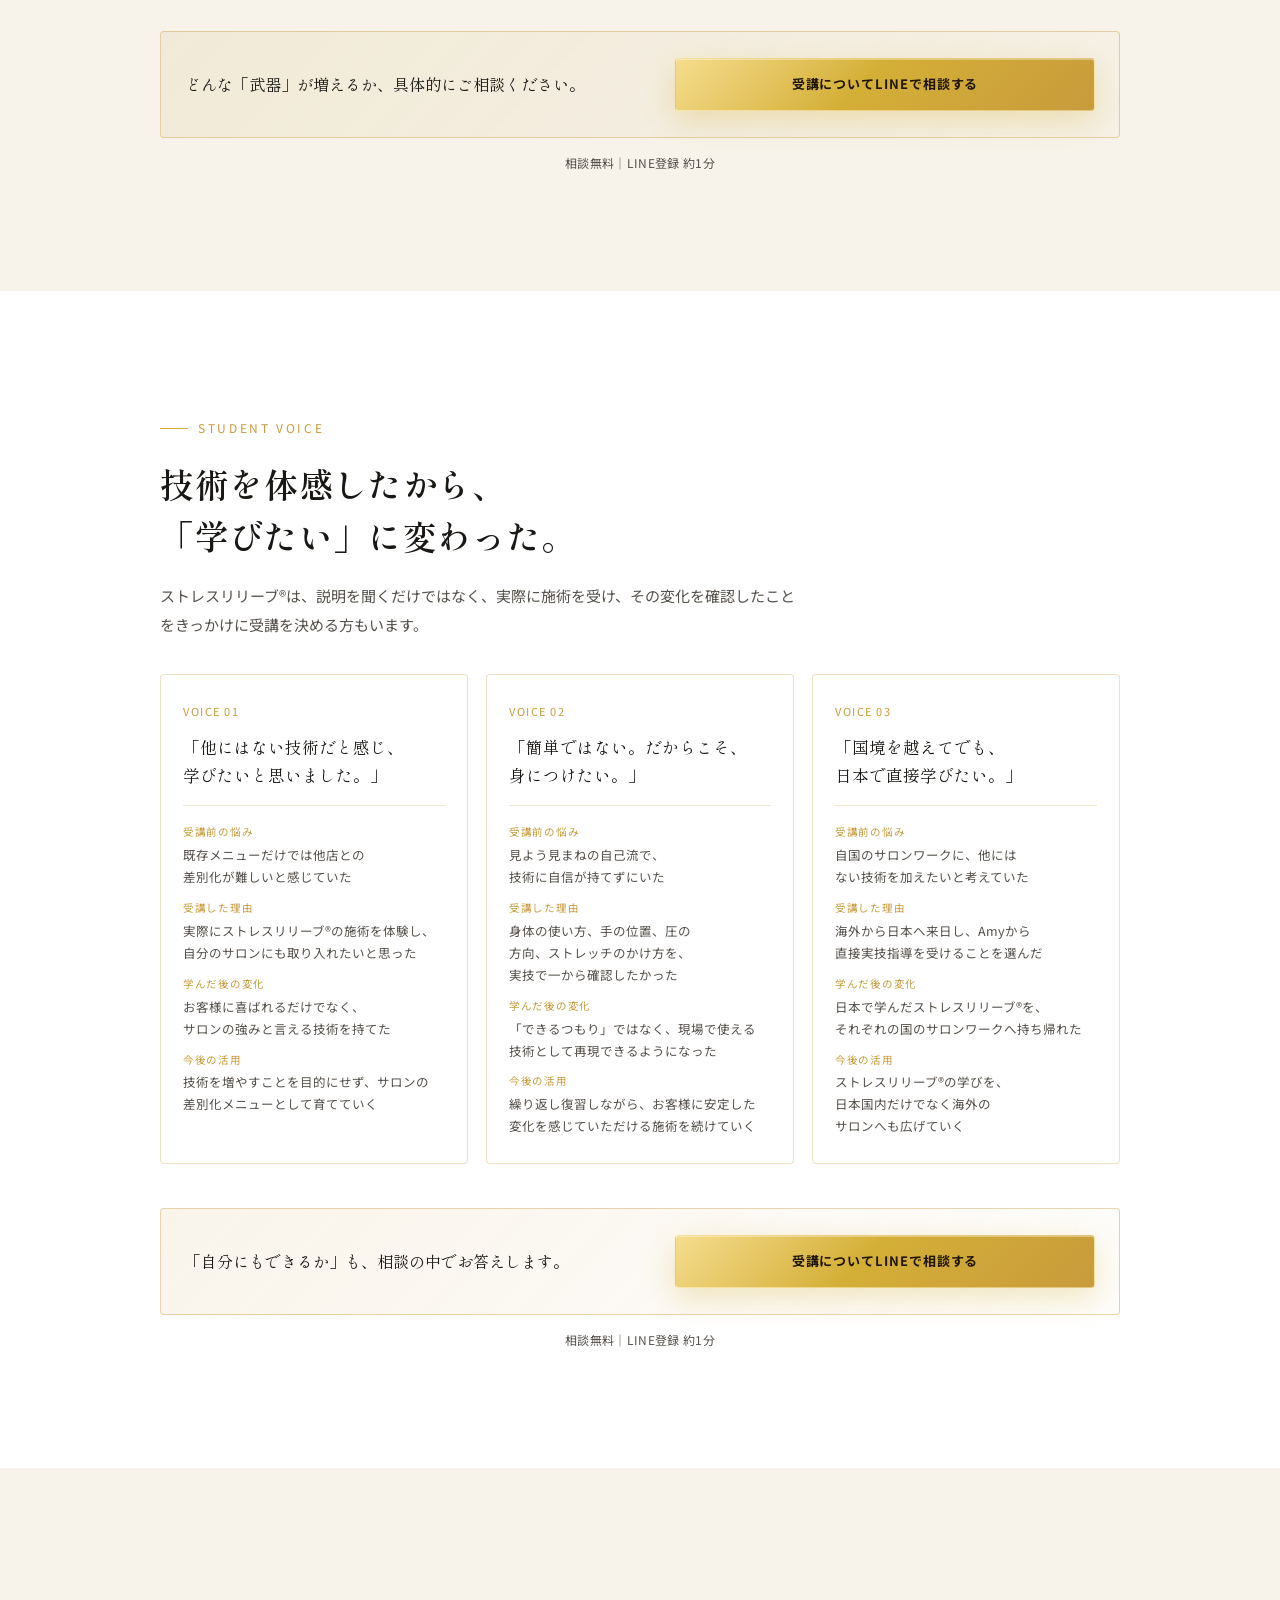
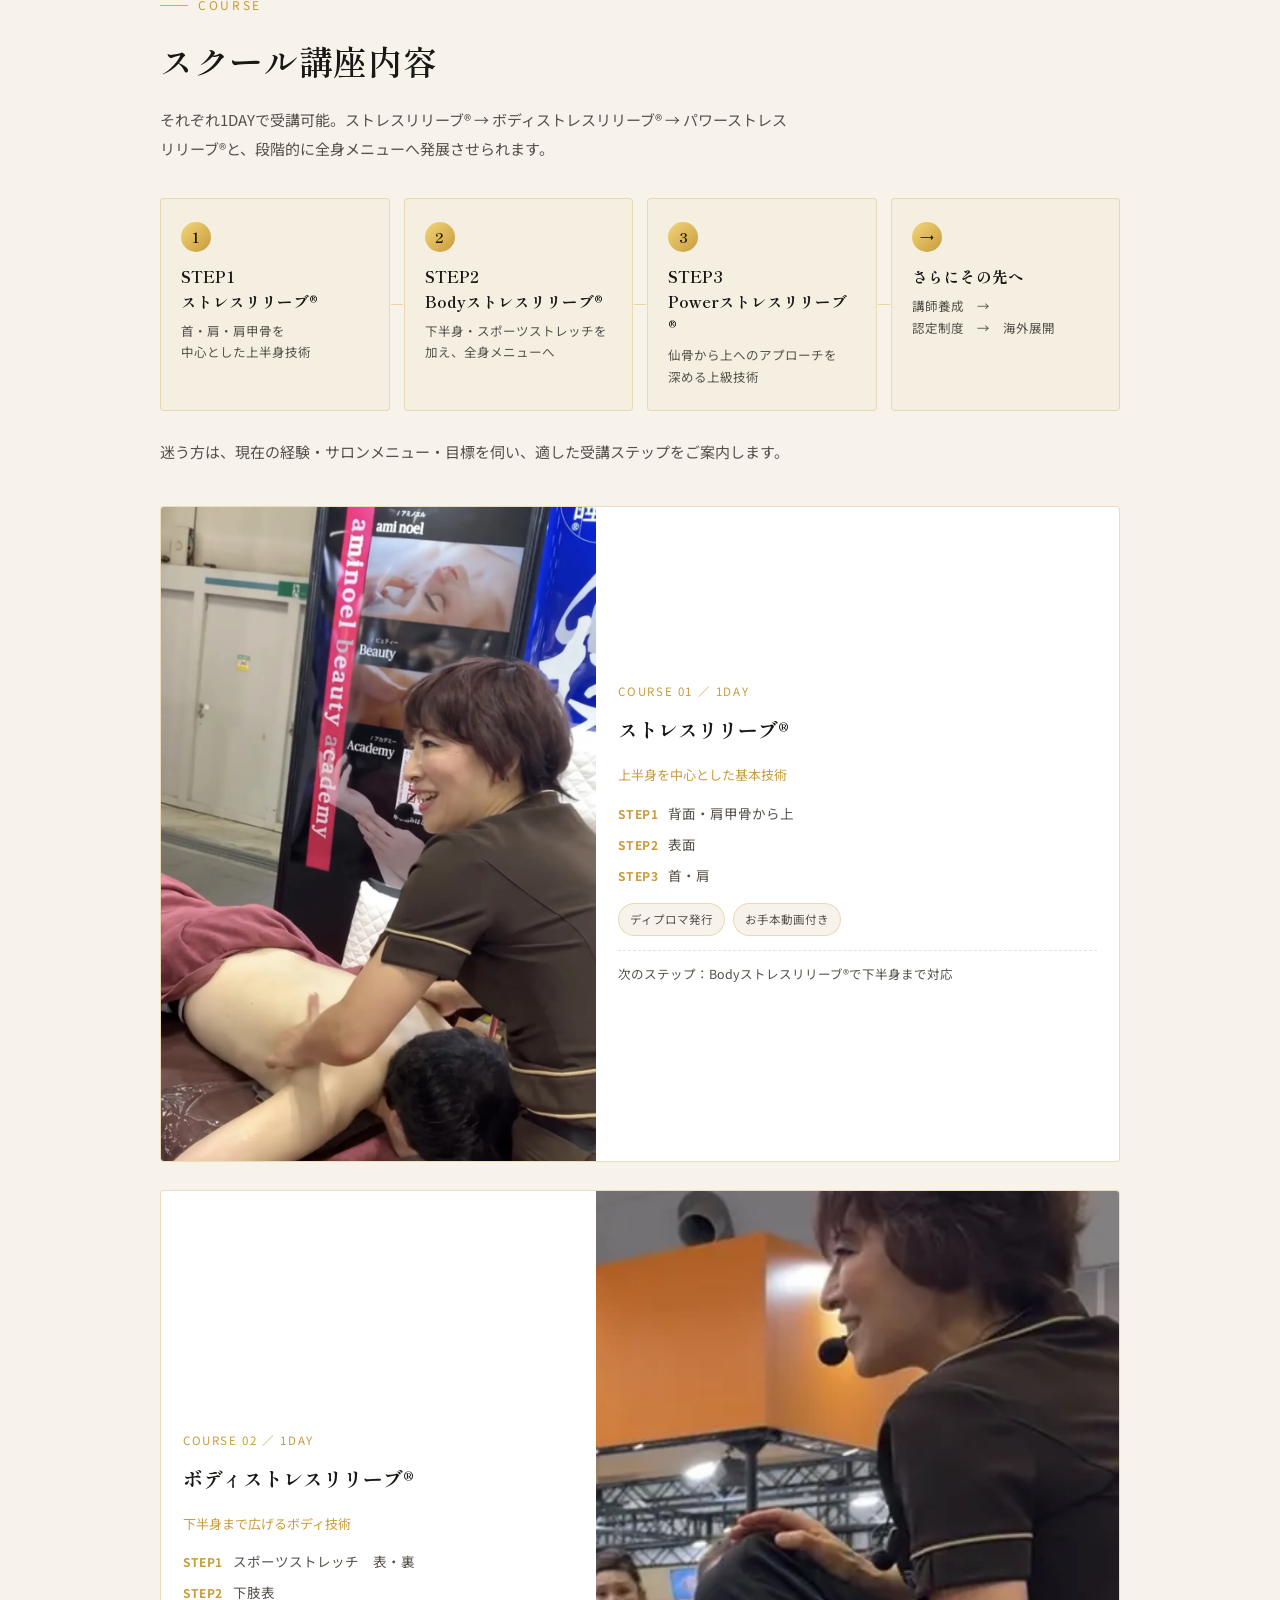
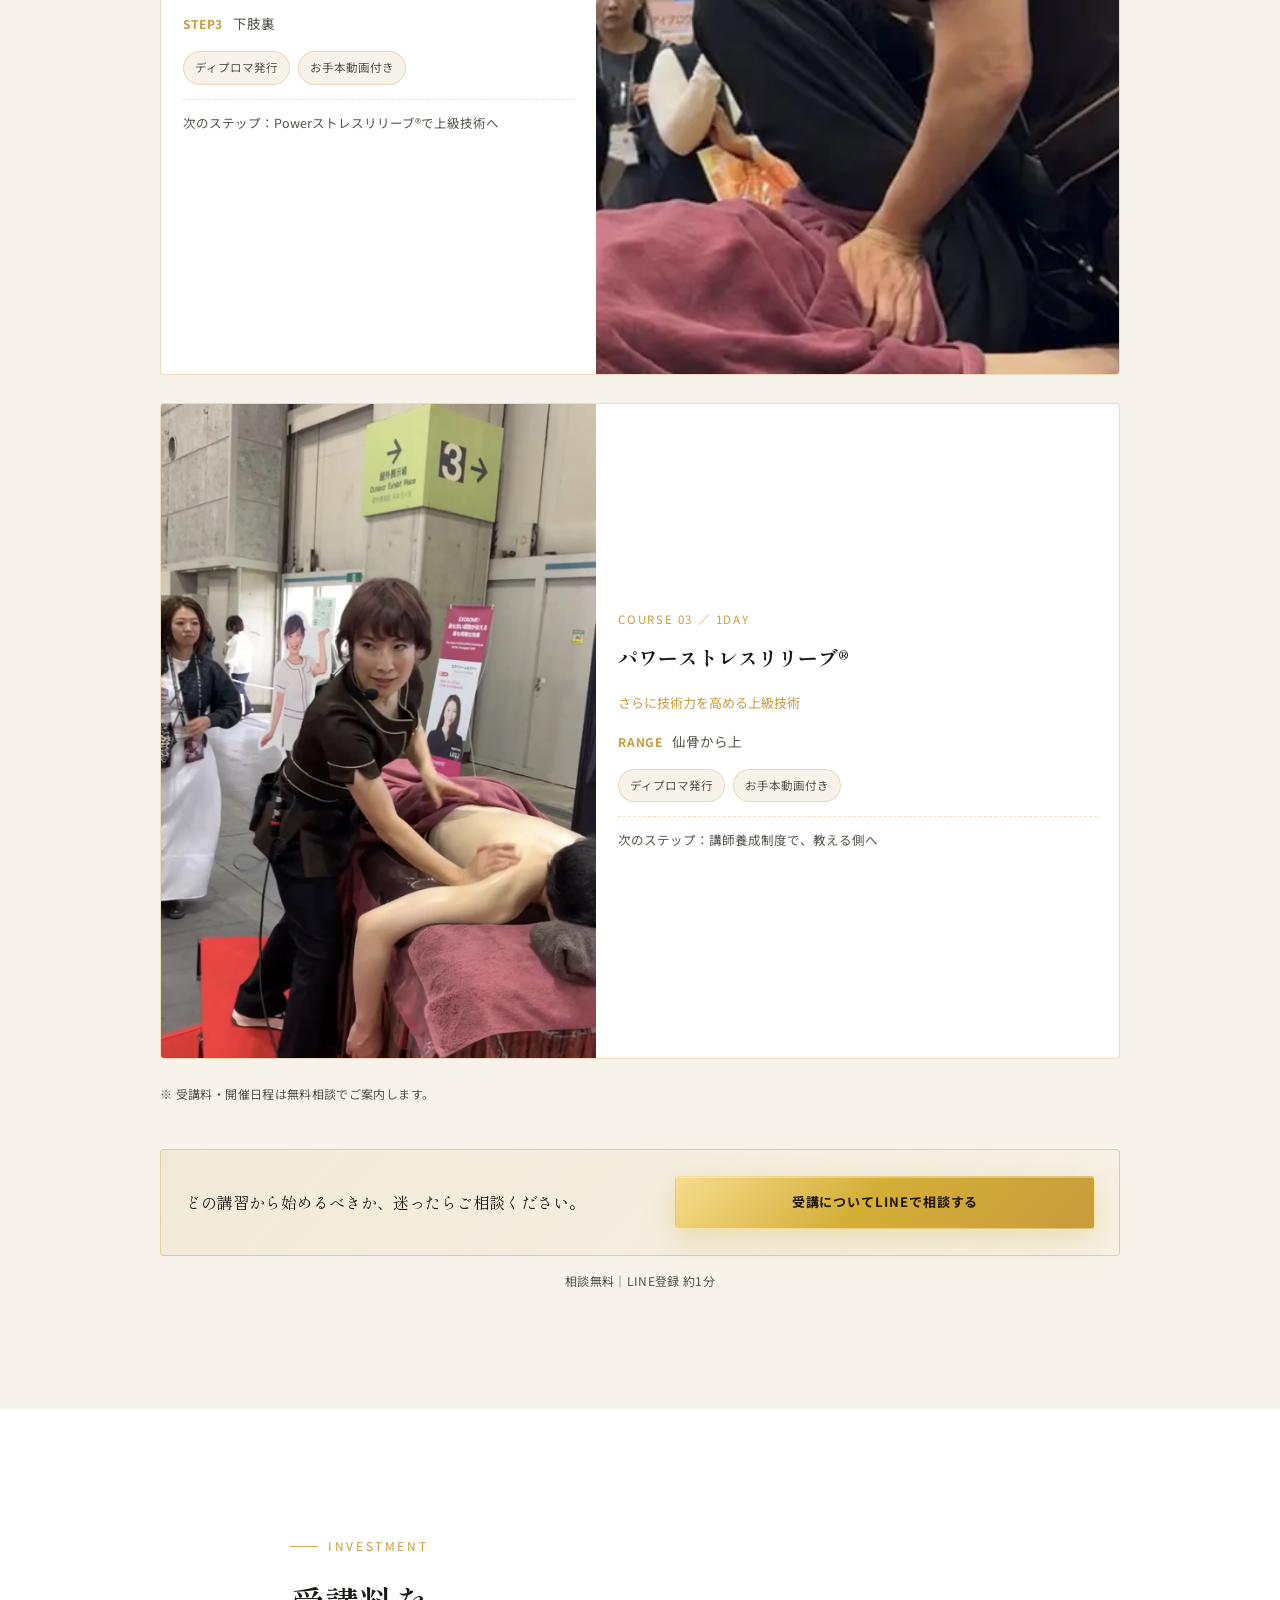
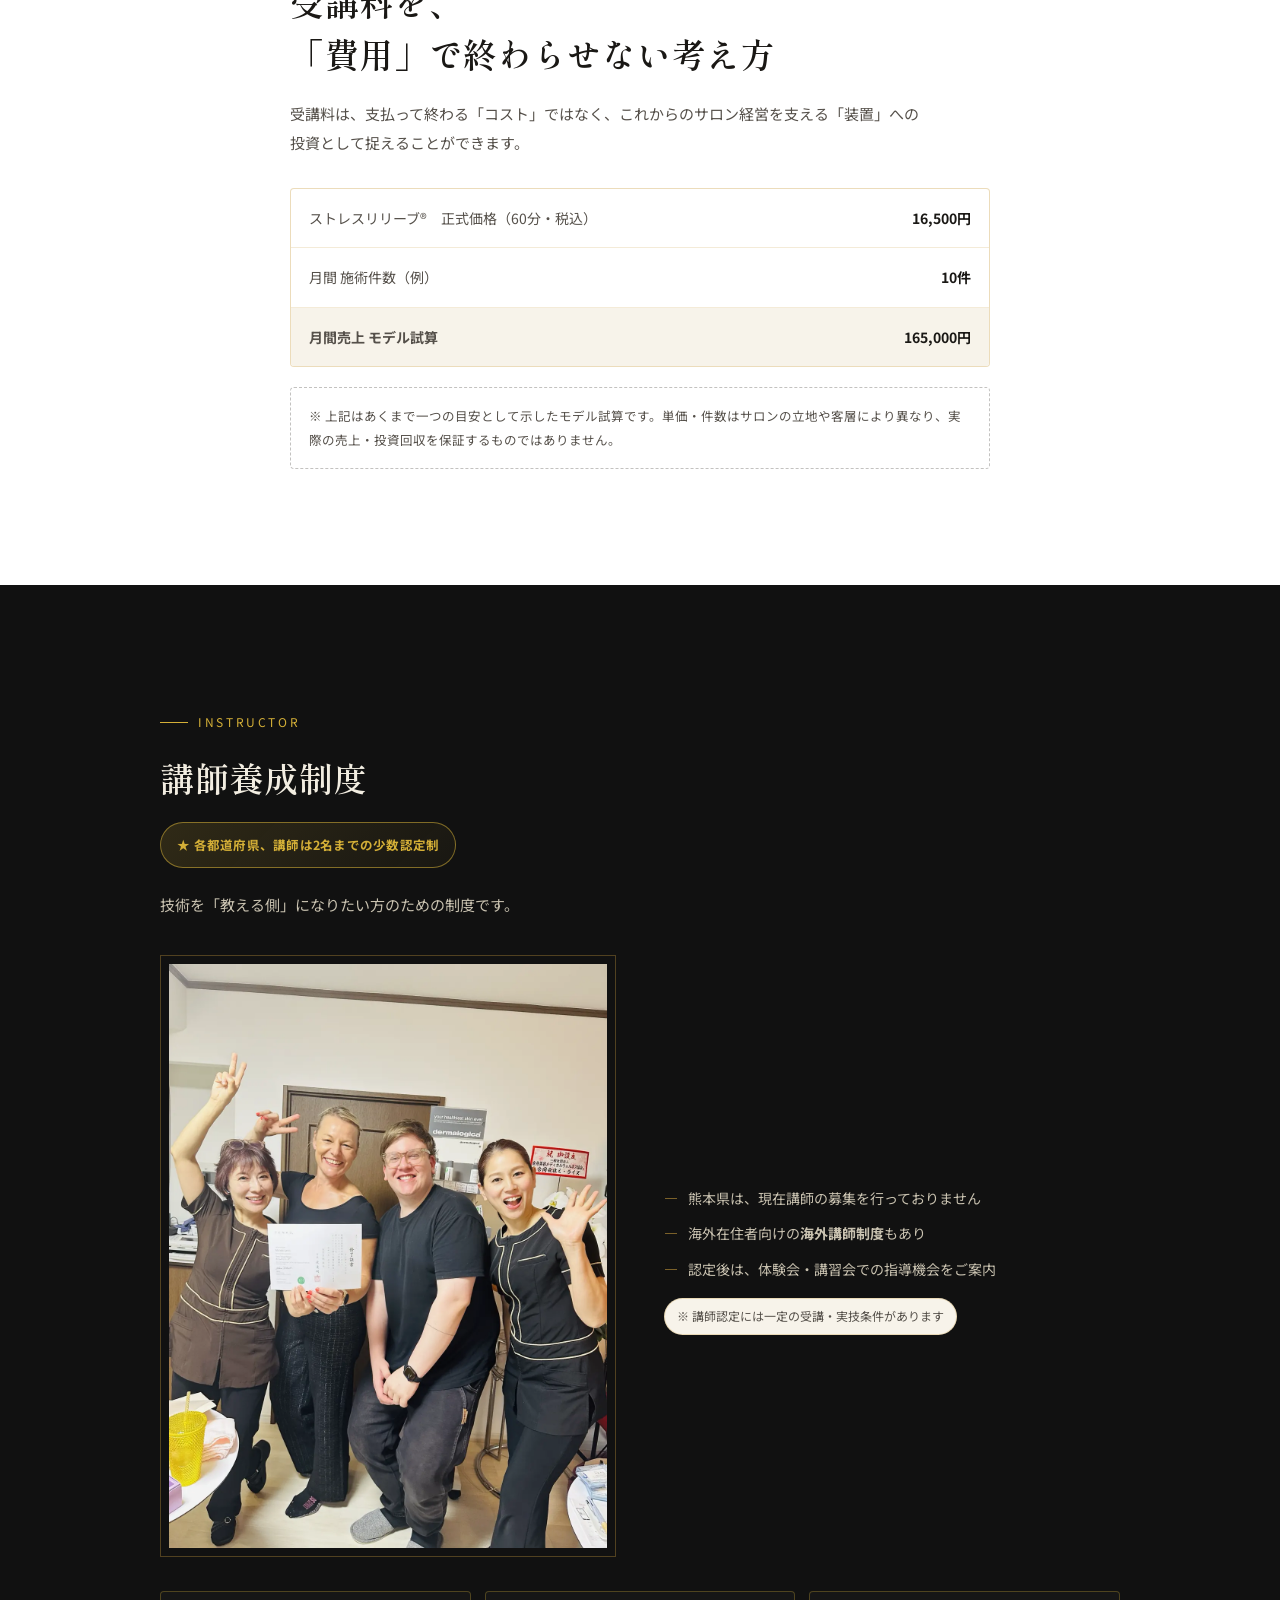
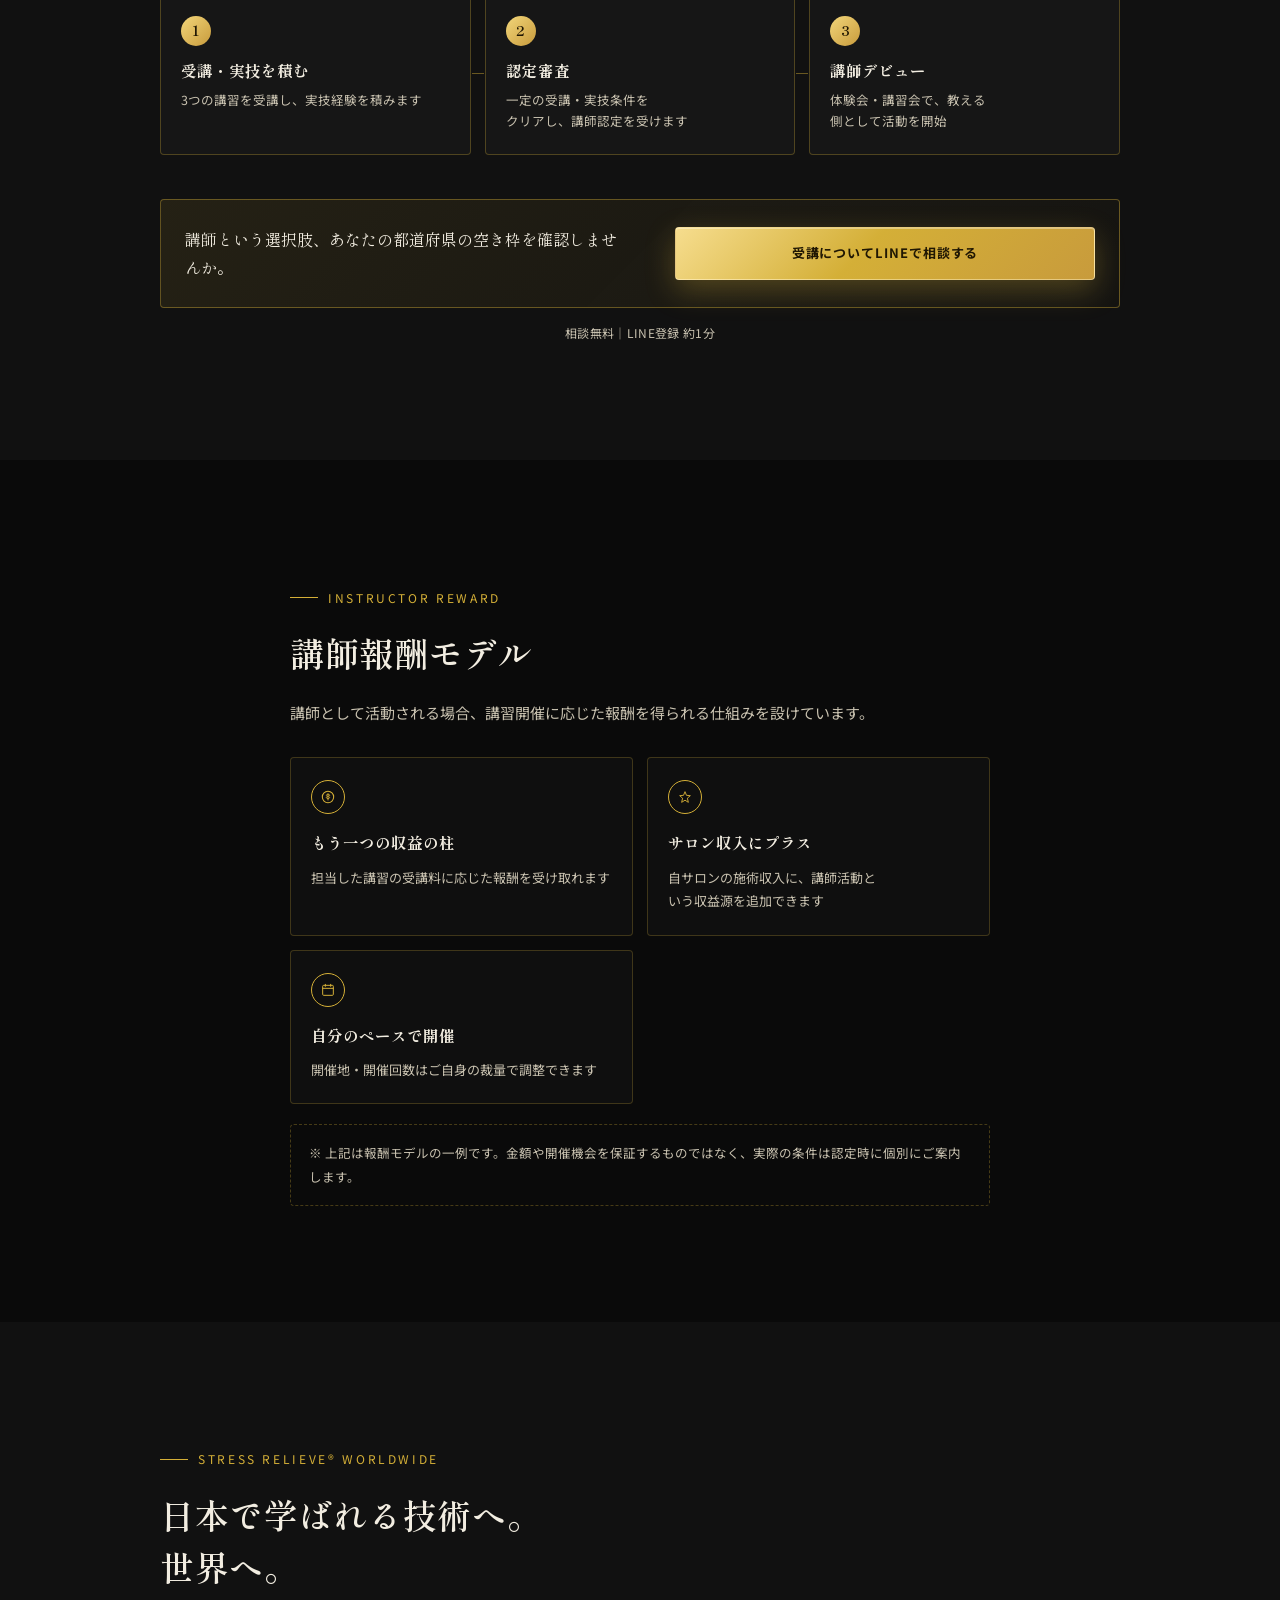
==== commit 51012c0d: "ページ全体のスマホ表示の改行崩れを修正 - 見出し（h2）・カード見出し・講座名・引用文・バッジ・料金項目名などを   文節単位の .nb で区切り、語の途中（「講／師へ。」「依存しな／い」   「ス" ====
--- a/index.html
+++ b/index.html
@@ -68,7 +68,7 @@
       <div class="cta-stack">
         <a class="btn btn-gold btn--stacked js-cta-consult" href="#">
           <span class="btn__label">受講についてLINEで相談する</span>
-          <span class="btn-gold__sub">相談無料｜LINE登録 約1分｜無理な勧誘はありません</span>
+          <span class="btn-gold__sub"><span class="nb">相談無料｜</span><span class="nb">LINE登録 約1分｜</span><span class="nb">無理な勧誘はありません</span></span>
         </a>
       </div>
 
@@ -137,7 +137,7 @@
   <section class="section section--black section--tight" aria-labelledby="problem-title">
     <div class="section__inner reveal">
       <span class="eyebrow">PROBLEM</span>
-      <h2 class="section__title" id="problem-title">気持ちいいだけでは、<br>差別化が難しい時代へ。</h2>
+      <h2 class="section__title" id="problem-title"><span class="nb">気持ちいいだけでは、</span><br><span class="nb">差別化が難しい</span><span class="nb">時代へ。</span></h2>
       <p class="section__sub">リンパマッサージ、オイルトリートメント、もみほぐし。<br>多くのサロンが似たメニューを提供する今、お客様から見れば違いが分かりにくくなっています。</p>
       <p class="section__sub">必要なのは値下げではありません。</p>
       <p class="section__sub" style="font-family:var(--font-serif); font-size:17px; color:var(--c-gold);">「この人だからお願いしたい」<br>「この技術だから受けたい」<br>そう思っていただけるサロン独自の強みです。</p>
@@ -175,7 +175,7 @@
   <section class="section section--white" aria-labelledby="about-title">
     <div class="section__inner reveal">
       <span class="eyebrow" style="color:var(--c-gold-deep)">ABOUT</span>
-      <h2 class="section__title" id="about-title">リンパマッサージを超えた、<br>「気持ちいいだけじゃ<br>終わらせない」<br>未病ケア発想の技術。</h2>
+      <h2 class="section__title" id="about-title"><span class="nb">リンパマッサージを</span><span class="nb">超えた、</span><br><span class="nb">「気持ちいいだけじゃ</span><br><span class="nb">終わらせない」</span><br><span class="nb">未病ケア発想の</span><span class="nb">技術。</span></h2>
 
       <div class="about-layout">
         <figure class="about-layout__figure">
@@ -211,7 +211,7 @@
       <p class="section__sub">同じ「手で触れる技術」でも、着目しているポイントが異なります。</p>
 
       <div class="compare-table">
-        <p class="compare-table__head">一般的なリンパ施術　<span aria-hidden="true">→</span>　<span class="is-gold">ストレスリリーブ®︎</span></p>
+        <p class="compare-table__head">一般的なリンパ施術　<span aria-hidden="true">→</span>　<span class="is-gold nb">ストレスリリーブ®︎</span></p>
         <div class="compare-table__row">
           <span class="compare-table__before">流すことが中心</span>
           <span class="compare-table__arrow" aria-hidden="true">→</span>
@@ -248,22 +248,22 @@
       <div class="reason-list">
         <div class="reason-card">
           <span class="reason-card__num">01</span>
-          <h3 class="reason-card__title">高額な美容機器に依存しない</h3>
+          <h3 class="reason-card__title"><span class="nb">高額な美容機器に</span><span class="nb">依存しない</span></h3>
           <p class="reason-card__text">基本的な材料原価はオイル代のみ。大きな設備投資をしなくても、開業初日からメニューに組み込めます。</p>
         </div>
         <div class="reason-card">
           <span class="reason-card__num">02</span>
-          <h3 class="reason-card__title">上半身・下半身・全身を自在に構築</h3>
+          <h3 class="reason-card__title"><span class="nb">上半身・下半身・全身を</span><span class="nb">自在に構築</span></h3>
           <p class="reason-card__text">3つの講習を組み合わせることで、上半身のみ・下半身のみ・全身コースまで、客層に合わせたメニュー展開が可能です。</p>
         </div>
         <div class="reason-card">
           <span class="reason-card__num">03</span>
-          <h3 class="reason-card__title">筋膜×肩甲骨で差別化しやすい</h3>
+          <h3 class="reason-card__title"><span class="nb">筋膜×肩甲骨で</span><span class="nb">差別化しやすい</span></h3>
           <p class="reason-card__text">筋膜へのアプローチと肩甲骨ケアを軸にした技術は、近隣サロンとの違いを打ち出しやすく、価格競争になりにくいのが特徴です。</p>
         </div>
         <div class="reason-card">
           <span class="reason-card__num">04</span>
-          <h3 class="reason-card__title">ディプロマ＋お手本動画で再現性高く</h3>
+          <h3 class="reason-card__title"><span class="nb">ディプロマ＋</span><span class="nb">お手本動画で</span><span class="nb">再現性高く</span></h3>
           <p class="reason-card__text">受講後はディプロマを発行。お手本動画付きなので、1DAY講習後も繰り返し復習しながら技術を定着させられます。</p>
         </div>
       </div>
@@ -274,7 +274,7 @@
   <section class="section section--black" aria-labelledby="profile-title">
     <div class="section__inner reveal">
       <span class="eyebrow">TRACK RECORD</span>
-      <h2 class="section__title" id="profile-title">3万人以上の身体と<br>向き合ってきたから<br>生まれた技術。</h2>
+      <h2 class="section__title" id="profile-title"><span class="nb">3万人以上の身体と</span><br><span class="nb">向き合ってきたから</span><br><span class="nb">生まれた技術。</span></h2>
 
       <div class="profile-layout">
         <div>
@@ -328,7 +328,7 @@
   <section class="section section--ivory" aria-labelledby="future-title">
     <div class="section__inner reveal">
       <span class="eyebrow" style="color:var(--c-gold-deep)">FUTURE</span>
-      <h2 class="section__title" id="future-title">技術を増やすだけでは<br>ありません。<br>サロンの「武器」を<br>増やします。</h2>
+      <h2 class="section__title" id="future-title"><span class="nb">技術を増やすだけでは</span><br><span class="nb">ありません。</span><br><span class="nb">サロンの「武器」を</span><br><span class="nb">増やします。</span></h2>
 
       <div class="check-list">
         <div class="check-item">
@@ -373,13 +373,13 @@
   <section class="section section--white" aria-labelledby="voice-title">
     <div class="section__inner reveal">
       <span class="eyebrow" style="color:var(--c-gold-deep)">STUDENT VOICE</span>
-      <h2 class="section__title" id="voice-title">技術を体感したから、<br>「学びたい」に変わった。</h2>
+      <h2 class="section__title" id="voice-title"><span class="nb">技術を</span><span class="nb">体感したから、</span><br><span class="nb">「学びたい」に</span><span class="nb">変わった。</span></h2>
       <p class="section__sub">ストレスリリーブ®︎は、説明を聞くだけではなく、実際に施術を受け、その変化を確認したことをきっかけに受講を決める方もいます。</p>
 
       <div class="voice-grid">
         <article class="voice-card">
           <span class="voice-card__label">VOICE 01</span>
-          <p class="voice-card__quote">「他にはない技術だと感じ、学びたいと思いました。」</p>
+          <p class="voice-card__quote"><span class="nb">「他にはない技術だと感じ、</span><span class="nb">学びたいと思いました。」</span></p>
           <dl class="voice-card__flow">
             <div><dt>受講前の悩み</dt><dd>既存メニューだけでは他店との差別化が難しいと感じていた</dd></div>
             <div><dt>受講した理由</dt><dd>実際にストレスリリーブ®︎の施術を体験し、自分のサロンにも取り入れたいと思った</dd></div>
@@ -389,7 +389,7 @@
         </article>
         <article class="voice-card">
           <span class="voice-card__label">VOICE 02</span>
-          <p class="voice-card__quote">「簡単ではない。だからこそ、身につけたい。」</p>
+          <p class="voice-card__quote"><span class="nb">「簡単ではない。</span><span class="nb">だからこそ、</span><span class="nb">身につけたい。」</span></p>
           <dl class="voice-card__flow">
             <div><dt>受講前の悩み</dt><dd>見よう見まねの自己流で、技術に自信が持てずにいた</dd></div>
             <div><dt>受講した理由</dt><dd>身体の使い方、手の位置、圧の方向、ストレッチのかけ方を、実技で一から確認したかった</dd></div>
@@ -399,7 +399,7 @@
         </article>
         <article class="voice-card">
           <span class="voice-card__label">VOICE 03</span>
-          <p class="voice-card__quote">「国境を越えてでも、日本で直接学びたい。」</p>
+          <p class="voice-card__quote"><span class="nb">「国境を越えてでも、</span><span class="nb">日本で直接学びたい。」</span></p>
           <dl class="voice-card__flow">
             <div><dt>受講前の悩み</dt><dd>自国のサロンワークに、他にはない技術を加えたいと考えていた</dd></div>
             <div><dt>受講した理由</dt><dd>海外から日本へ来日し、Amyから直接実技指導を受けることを選んだ</dd></div>
@@ -427,17 +427,17 @@
       <div class="roadmap roadmap--flow" style="margin-top:34px;">
         <div class="roadmap__step">
           <span class="roadmap__num" aria-hidden="true">1</span>
-          <h3 class="roadmap__title">STEP1　ストレスリリーブ®︎</h3>
+          <h3 class="roadmap__title"><span class="nb">STEP1　</span><span class="nb">ストレスリリーブ®︎</span></h3>
           <p class="roadmap__text">首・肩・肩甲骨を中心とした上半身技術</p>
         </div>
         <div class="roadmap__step">
           <span class="roadmap__num" aria-hidden="true">2</span>
-          <h3 class="roadmap__title">STEP2　Bodyストレスリリーブ®︎</h3>
+          <h3 class="roadmap__title"><span class="nb">STEP2　</span><span class="nb">Bodyストレスリリーブ®︎</span></h3>
           <p class="roadmap__text">下半身・スポーツストレッチを加え、全身メニューへ</p>
         </div>
         <div class="roadmap__step">
           <span class="roadmap__num" aria-hidden="true">3</span>
-          <h3 class="roadmap__title">STEP3　Powerストレスリリーブ®︎</h3>
+          <h3 class="roadmap__title"><span class="nb">STEP3　</span><span class="nb">Powerストレスリリーブ®︎</span></h3>
           <p class="roadmap__text">仙骨から上へのアプローチを深める上級技術</p>
         </div>
         <div class="roadmap__step">
@@ -482,7 +482,7 @@
           </div>
           <div class="course-card__body">
             <p class="course-card__eyebrow">COURSE 02 ／ 1DAY</p>
-            <h3 class="course-card__title">ボディストレスリリーブ®︎</h3>
+            <h3 class="course-card__title"><span class="nb">ボディストレスリリーブ®︎</span></h3>
             <p class="course-card__tagline">下半身まで広げるボディ技術</p>
             <div class="course-card__steps">
               <div class="course-card__step"><b>STEP1</b><span>スポーツストレッチ　表・裏</span></div>
@@ -506,7 +506,7 @@
           </div>
           <div class="course-card__body">
             <p class="course-card__eyebrow">COURSE 03 ／ 1DAY</p>
-            <h3 class="course-card__title">パワーストレスリリーブ®︎</h3>
+            <h3 class="course-card__title"><span class="nb">パワーストレスリリーブ®︎</span></h3>
             <p class="course-card__tagline">さらに技術力を高める上級技術</p>
             <div class="course-card__steps">
               <div class="course-card__step"><b>RANGE</b><span>仙骨から上</span></div>
@@ -534,12 +534,12 @@
   <section class="section section--white" aria-labelledby="invest-title">
     <div class="section__inner section__inner--narrow reveal">
       <span class="eyebrow" style="color:var(--c-gold-deep)">INVESTMENT</span>
-      <h2 class="section__title" id="invest-title">受講料を、<br>「費用」で終わらせない考え方</h2>
+      <h2 class="section__title" id="invest-title"><span class="nb">受講料を、</span><br><span class="nb">「費用」で</span><span class="nb">終わらせない</span><span class="nb">考え方</span></h2>
       <p class="section__sub">受講料は、支払って終わる「コスト」ではなく、これからのサロン経営を支える「装置」への投資として捉えることができます。</p>
 
       <dl class="model-table">
         <div class="model-table__row">
-          <dt>ストレスリリーブ®︎　正式価格（60分・税込）</dt>
+          <dt><span class="nb">ストレスリリーブ®︎　</span><span class="nb">正式価格</span><span class="nb">（60分・税込）</span></dt>
           <dd>16,500円</dd>
         </div>
         <div class="model-table__row">
@@ -562,7 +562,7 @@
     <div class="section__inner reveal">
       <span class="eyebrow">INSTRUCTOR</span>
       <h2 class="section__title" id="instructor-title">講師養成制度</h2>
-      <span class="badge-scarcity">★ 各都道府県、講師は2名までの少数認定制</span>
+      <span class="badge-scarcity"><span><span class="nb">★ 各都道府県、</span><span class="nb">講師は2名までの</span><span class="nb">少数認定制</span></span></span>
       <p class="section__sub">技術を「教える側」になりたい方のための制度です。</p>
 
       <div class="instructor-layout">
@@ -575,7 +575,7 @@
         <div>
           <ul class="condition-list">
             <li>熊本県は、現在講師の募集を行っておりません</li>
-            <li>海外在住者向けの<strong>海外講師制度</strong>もあり</li>
+            <li><span><span class="nb">海外在住者向けの</span><strong class="nb">海外講師制度</strong><span class="nb">もあり</span></span></li>
             <li>認定後は、体験会・講習会での指導機会をご案内</li>
           </ul>
           <span class="note-tag">※ 講師認定には一定の受講・実技条件があります</span>
@@ -648,7 +648,7 @@
   <section class="section section--charcoal" aria-labelledby="worldwide-title">
     <div class="section__inner reveal">
       <span class="eyebrow">STRESS RELIEVE® WORLDWIDE</span>
-      <h2 class="section__title" id="worldwide-title">日本で学ばれる技術へ。<br>世界へ。</h2>
+      <h2 class="section__title" id="worldwide-title"><span class="nb">日本で学ばれる</span><span class="nb">技術へ。</span><br><span class="nb">世界へ。</span></h2>
       <p class="i-gold" style="font-family:var(--font-serif); font-size:15px; margin-bottom:18px;">国境を越えて選ばれる、ストレスリリーブ®︎。</p>
 
       <p class="section__sub">海外から学びに来る人がいて、日本で学んだ技術がそれぞれの国へ持ち帰られていきます。日本国内の協力店・認定サロンは、株式会社アミノエル公式サイトでご案内しています。</p>
@@ -668,7 +668,7 @@
   <section class="section section--black" aria-labelledby="australia-title">
     <div class="section__inner reveal">
       <span class="eyebrow">AUSTRALIA</span>
-      <h2 class="section__title" id="australia-title">オーストラリアから日本へ。<br>ストレスリリーブ®︎を学び、講師へ。</h2>
+      <h2 class="section__title" id="australia-title"><span class="nb">オーストラリアから</span><span class="nb">日本へ。</span><br><span class="nb">ストレスリリーブ®︎を</span><span class="nb">学び、</span><span class="nb">講師へ。</span></h2>
 
       <div class="story-photo-grid">
         <figure class="story-photo">
@@ -696,7 +696,7 @@
   <section class="section section--white" aria-labelledby="mexico-title">
     <div class="section__inner reveal">
       <span class="eyebrow" style="color:var(--c-gold-deep)">MEXICO</span>
-      <h2 class="section__title" id="mexico-title">メキシコから日本へ。<br>ストレスリリーブ®︎を学ぶために来日。</h2>
+      <h2 class="section__title" id="mexico-title"><span class="nb">メキシコから</span><span class="nb">日本へ。</span><br><span class="nb">ストレスリリーブ®︎を</span><span class="nb">学ぶために</span><span class="nb">来日。</span></h2>
 
       <div class="about-layout">
         <figure class="about-layout__figure">
@@ -719,7 +719,7 @@
   <section class="section section--black" aria-labelledby="beautyworld-title">
     <div class="section__inner reveal">
       <span class="eyebrow">BEAUTYWORLD JAPAN</span>
-      <h2 class="section__title" id="beautyworld-title">美容業界のプロが集まる<br>Beautyworld Japanでも<br>技術を公開</h2>
+      <h2 class="section__title" id="beautyworld-title"><span class="nb">美容業界の</span><span class="nb">プロが集まる</span><br><span class="nb">Beautyworld Japanでも</span><br><span class="nb">技術を公開</span></h2>
       <p class="section__sub">国内最大級の美容業界展示会Beautyworld JapanでもAmy自身が実演。多くの美容・サロン関係者の前で、ストレスリリーブ®︎の技術を公開しています。</p>
 
       <div class="overseas-gallery" style="margin-top:32px;">
@@ -757,7 +757,7 @@
   <section class="section section--ivory" aria-labelledby="founder-title">
     <div class="section__inner section__inner--narrow reveal">
       <span class="eyebrow" style="color:var(--c-gold-deep)">FOUNDER'S STORY</span>
-      <h2 class="section__title" id="founder-title">私のセラピスト人生を変えた技術を、<br><span class="i-gold">世界へ。</span></h2>
+      <h2 class="section__title" id="founder-title"><span class="nb">私のセラピスト人生を</span><span class="nb">変えた技術を、</span><br><span class="i-gold">世界へ。</span></h2>
 
       <div class="founder-letter">
         <p>私自身がこの技術をサロンメニューに取り入れたことで、サロンワークの考え方そのものが大きく変わりました。それが、<span class="i-gold">ストレスリリーブ®︎</span>です。</p>
@@ -773,21 +773,21 @@
 
         <p>施術後の変化を、その場で一緒に確認できる。「すごい」「身体が楽になった」——その言葉が、私自身の自信につながりました。</p>
         <p>ストレスリリーブ®︎は、簡単な技術ではありません。お客様一人ひとりの身体の状態を見極めながら、施術していく技術だからです。</p>
-        <p class="i-gold">「もっとお客様の役に立ちたい」<br>「技術で選ばれるセラピストになりたい」<br>「価格ではなく、技術・価値で評価される仕事がしたい」</p>
+        <p class="i-gold"><span class="nb">「もっとお客様の</span><span class="nb">役に立ちたい」</span><br><span class="nb">「技術で選ばれる</span><span class="nb">セラピストになりたい」</span><br><span class="nb">「価格ではなく、</span><span class="nb">技術・価値で</span><span class="nb">評価される仕事がしたい」</span></p>
         <p class="i-gold">技術を学ぶことをゴールにしない。</p>
         <p>そう願うセラピストに、この技術を学んでほしいと思っています。</p>
 
-        <p>日本で私の人生を変えてくれたストレスリリーブ®︎を、<span class="i-gold">オーストラリアへ。<br>そして、世界へ。</span></p>
+        <p>日本で私の人生を変えてくれたストレスリリーブ®︎を、<span class="i-gold nb">オーストラリアへ。</span><br><span class="i-gold">そして、世界へ。</span></p>
 
         <p class="i-gold" style="margin-top:1.3em;">26年以上のサロン現場・経営経験をもとに、この教育方針を大切にしています。</p>
-        <p class="founder-letter__flow">技術を学ぶ　→　メニュー化する　→　お客様に選ばれる　→　サロン経営を安定させる　→　次のステージへ</p>
+        <p class="founder-letter__flow"><span class="nb">技術を学ぶ　→　</span><span class="nb">メニュー化する　→　</span><span class="nb">お客様に選ばれる　→　</span><span class="nb">サロン経営を安定させる　→　</span><span class="nb">次のステージへ</span></p>
         <p class="founder-letter__note">希望者には所定の認定・条件を満たしたうえで、講師・認定制度・海外展開を目指すステップも用意しています。</p>
 
         <p class="founder-letter__signature">Master Educator / Founder<br>Akemi &ldquo;Amy&rdquo; Watanabe</p>
       </div>
 
       <div class="cta-banner" style="margin-top:36px;">
-        <p class="cta-banner__text">技術で選ばれるセラピストになる。</p>
+        <p class="cta-banner__text"><span class="nb">技術で選ばれる</span><span class="nb">セラピストになる。</span></p>
         <a class="btn btn-gold btn-small js-cta-consult" href="#">受講についてLINEで相談する</a>
       </div>
       <p class="cta-note" style="margin-top:14px;">相談無料｜LINE登録 約1分</p>
@@ -798,7 +798,7 @@
   <section class="section section--white" aria-labelledby="brand-title">
     <div class="section__inner reveal">
       <span class="eyebrow" style="color:var(--c-gold-deep)">TRADEMARK</span>
-      <h2 class="section__title" id="brand-title">商標ブランドとしての差別化</h2>
+      <h2 class="section__title" id="brand-title"><span class="nb">商標ブランドとしての</span><span class="nb">差別化</span></h2>
 
       <div class="trademark-layout">
         <div>
@@ -868,7 +868,7 @@
         </div>
       </div>
 
-      <p class="i-gold" style="margin-top:28px; font-family:var(--font-serif); font-size:16px; line-height:1.8; text-align:center;">資格を取ることがゴールではありません。<br>お客様から選ばれる技術として活かすところまで。</p>
+      <p class="i-gold" style="margin-top:28px; font-family:var(--font-serif); font-size:16px; line-height:1.8; text-align:center;"><span class="nb">資格を取ることが</span><span class="nb">ゴールではありません。</span><br><span class="nb">お客様から選ばれる</span><span class="nb">技術として</span><span class="nb">活かすところまで。</span></p>
 
       <div class="cta-banner" style="margin-top:28px;">
         <p class="cta-banner__text">経営面が不安な方こそ、まずは相談から始めてください。</p>
@@ -905,7 +905,7 @@
   <section class="section section--black final-cta" aria-labelledby="final-title">
     <div class="section__inner section__inner--narrow reveal">
       <span class="eyebrow" style="margin-left:auto;margin-right:auto;">CONTACT</span>
-      <h2 class="section__title" id="final-title">リンパマッサージの次に、<br>あなたのサロンだけの<br>「武器」を。</h2>
+      <h2 class="section__title" id="final-title"><span class="nb">リンパマッサージの</span><span class="nb">次に、</span><br><span class="nb">あなたのサロンだけの</span><br><span class="nb">「武器」を。</span></h2>
       <p class="section__sub">「気持ちいい」で終わらせない。<br>結果と未病ケアを考えるセラピストへ。</p>
       <p class="section__sub i-gold" style="font-family:var(--font-serif); font-size:17px;">ストレスリリーブ®︎スクール</p>
       <p class="section__sub">どの講習から始めればいいか分からなくても大丈夫です。現在の技術経験、サロンメニュー、これから目指したい働き方を伺い、あなたに合った受講ステップをご案内します。</p>
--- a/css/style.css
+++ b/css/style.css
@@ -43,6 +43,16 @@
   line-height: 1.9;
   -webkit-font-smoothing: antialiased;
   padding-bottom: calc(var(--sticky-cta-h) + env(safe-area-inset-bottom));
+  /* 小さい「ュ」「ッ」や長音「ー」が行頭に来ないようにする */
+  line-break: strict;
+}
+/* 本文の最終行が1〜2文字だけ残るのを抑える（対応ブラウザのみ） */
+p, dd, li, small { text-wrap: pretty; }
+/* 1〜3行程度の短い文は、行の長さをそろえて「ます」等だけが次の行に残るのを防ぐ */
+.worry-item p, .voice-card__flow dd, .compare-table__after, .icon-card__text,
+.roadmap__text, .course-card__next, .note-tag, .condition-list li, .cta-note {
+  text-wrap: balance;
+  word-break: auto-phrase;
 }
 @media (min-width: 769px) {
   body { padding-bottom: 0; }
@@ -185,6 +195,10 @@
 .btn-line:hover { background: rgba(212, 175, 55, 0.08); }
 
 .btn-small { padding: 13px 20px; font-size: 13px; max-width: 320px; }
+@media (max-width: 359px) {
+  /* 小さい画面でもボタンの文言を1行に収める */
+  .btn-small { padding-left: 14px; padding-right: 14px; letter-spacing: 0.02em; }
+}
 
 .cta-stack {
   display: flex;
@@ -220,6 +234,7 @@
   justify-content: space-between;
 }
 .site-header__logo {
+  white-space: nowrap;
   font-family: var(--font-serif);
   font-size: 15px;
   letter-spacing: 0.14em;
@@ -231,10 +246,17 @@
   color: var(--c-gold);
 }
 .site-header__cta {
+  white-space: nowrap;
   padding: 10px 16px;
   font-size: 12px;
   max-width: none;
   width: auto;
+}
+@media (max-width: 359px) {
+  /* 小さい画面でもロゴ・ボタンの文言を1行に収める */
+  .site-header__inner { padding-left: 16px; padding-right: 16px; }
+  .site-header__logo { font-size: 13px; letter-spacing: 0.06em; }
+  .site-header__cta { padding: 9px 12px; }
 }
 
 /* ---------- ファーストビュー ----------
@@ -292,7 +314,7 @@
   text-shadow: 0 2px 18px rgba(0,0,0,0.4);
 }
 /* 文節の途中で改行させない（狭い画面では文節単位で折り返す） */
-.nb { display: inline-block; }
+.nb { display: inline-block; max-width: 100%; }
 .hero__catch {
   font-family: var(--font-serif);
   font-size: clamp(15px, 4.2vw, 20px);
@@ -1210,6 +1232,7 @@
 }
 .stat-grid__num {
   display: block;
+  white-space: nowrap;
   font-family: var(--font-serif);
   font-size: clamp(24px, 6.6vw, 30px);
   line-height: 1;
@@ -1234,6 +1257,7 @@
   .voice-grid { grid-template-columns: repeat(3, 1fr); }
 }
 .voice-card {
+  min-width: 0;
   padding: 26px 22px;
   border: 1px solid rgba(200, 155, 60, 0.3);
   border-radius: var(--radius);
